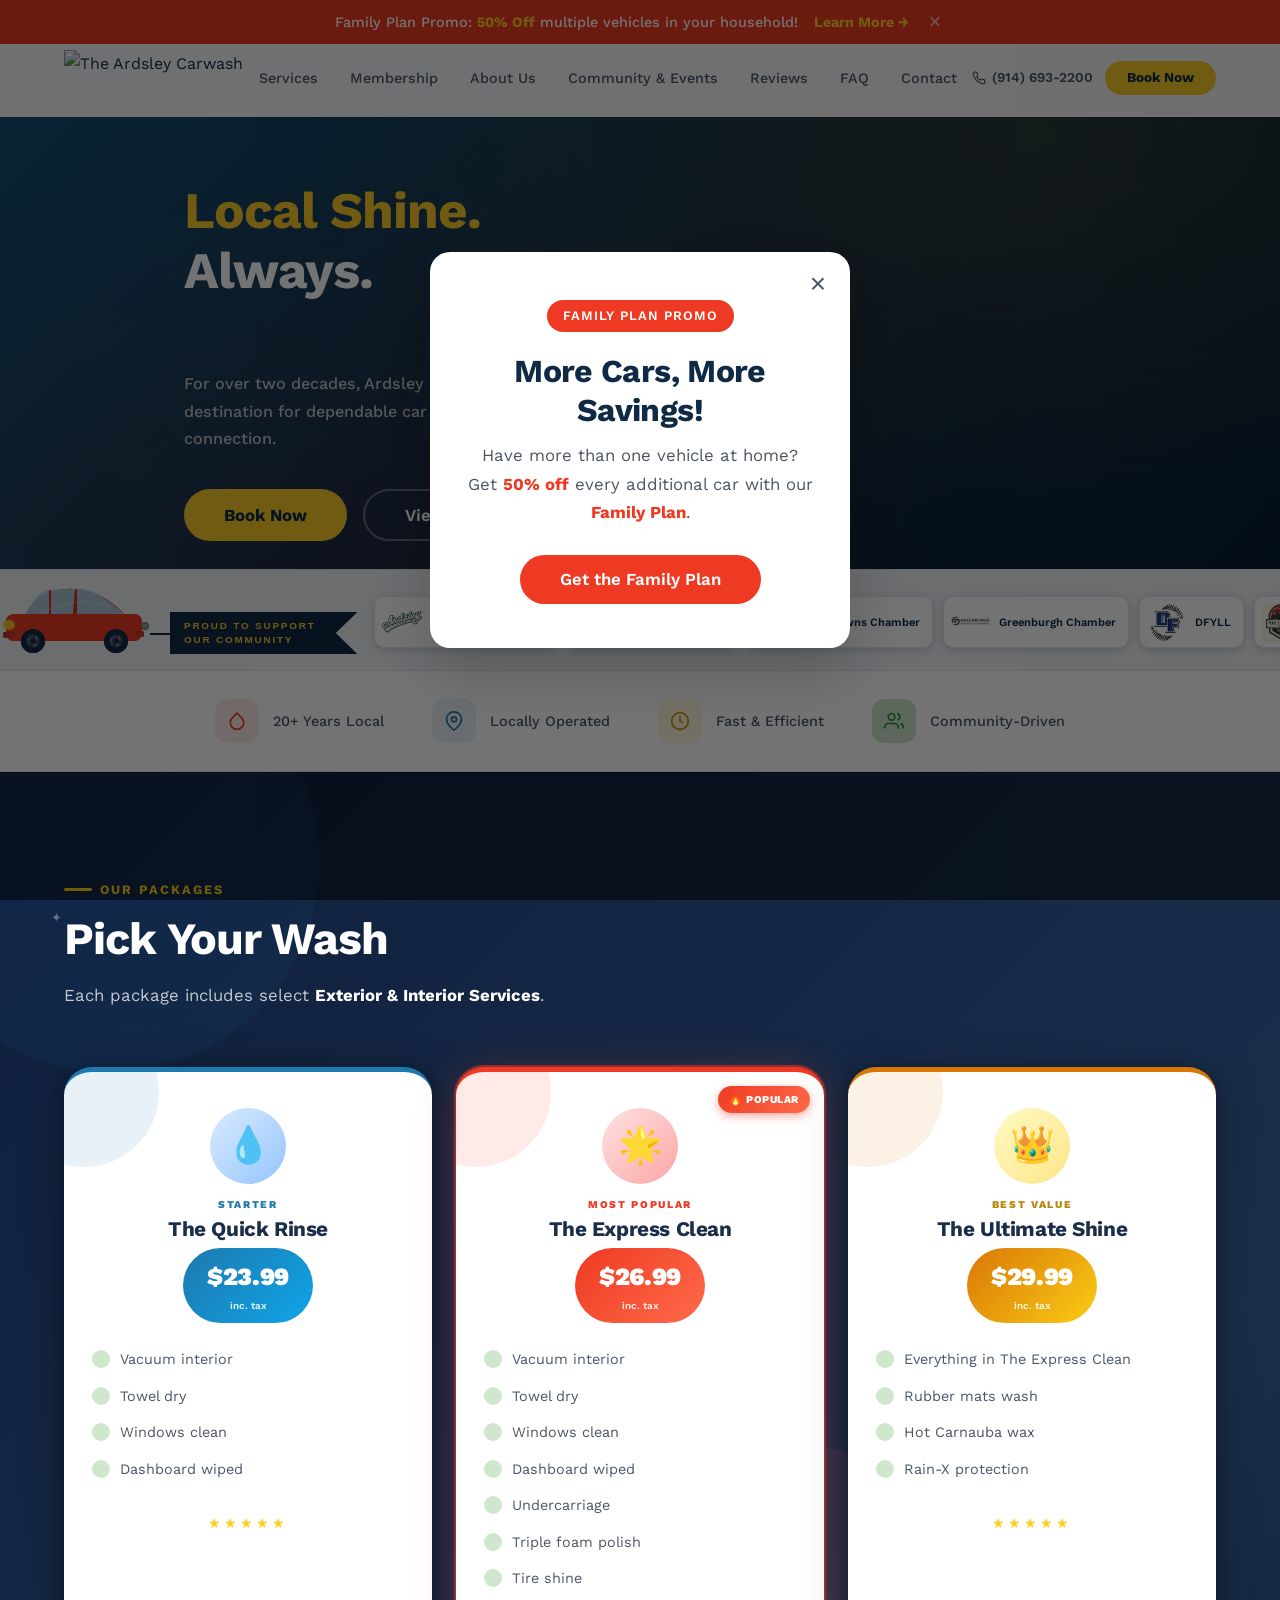
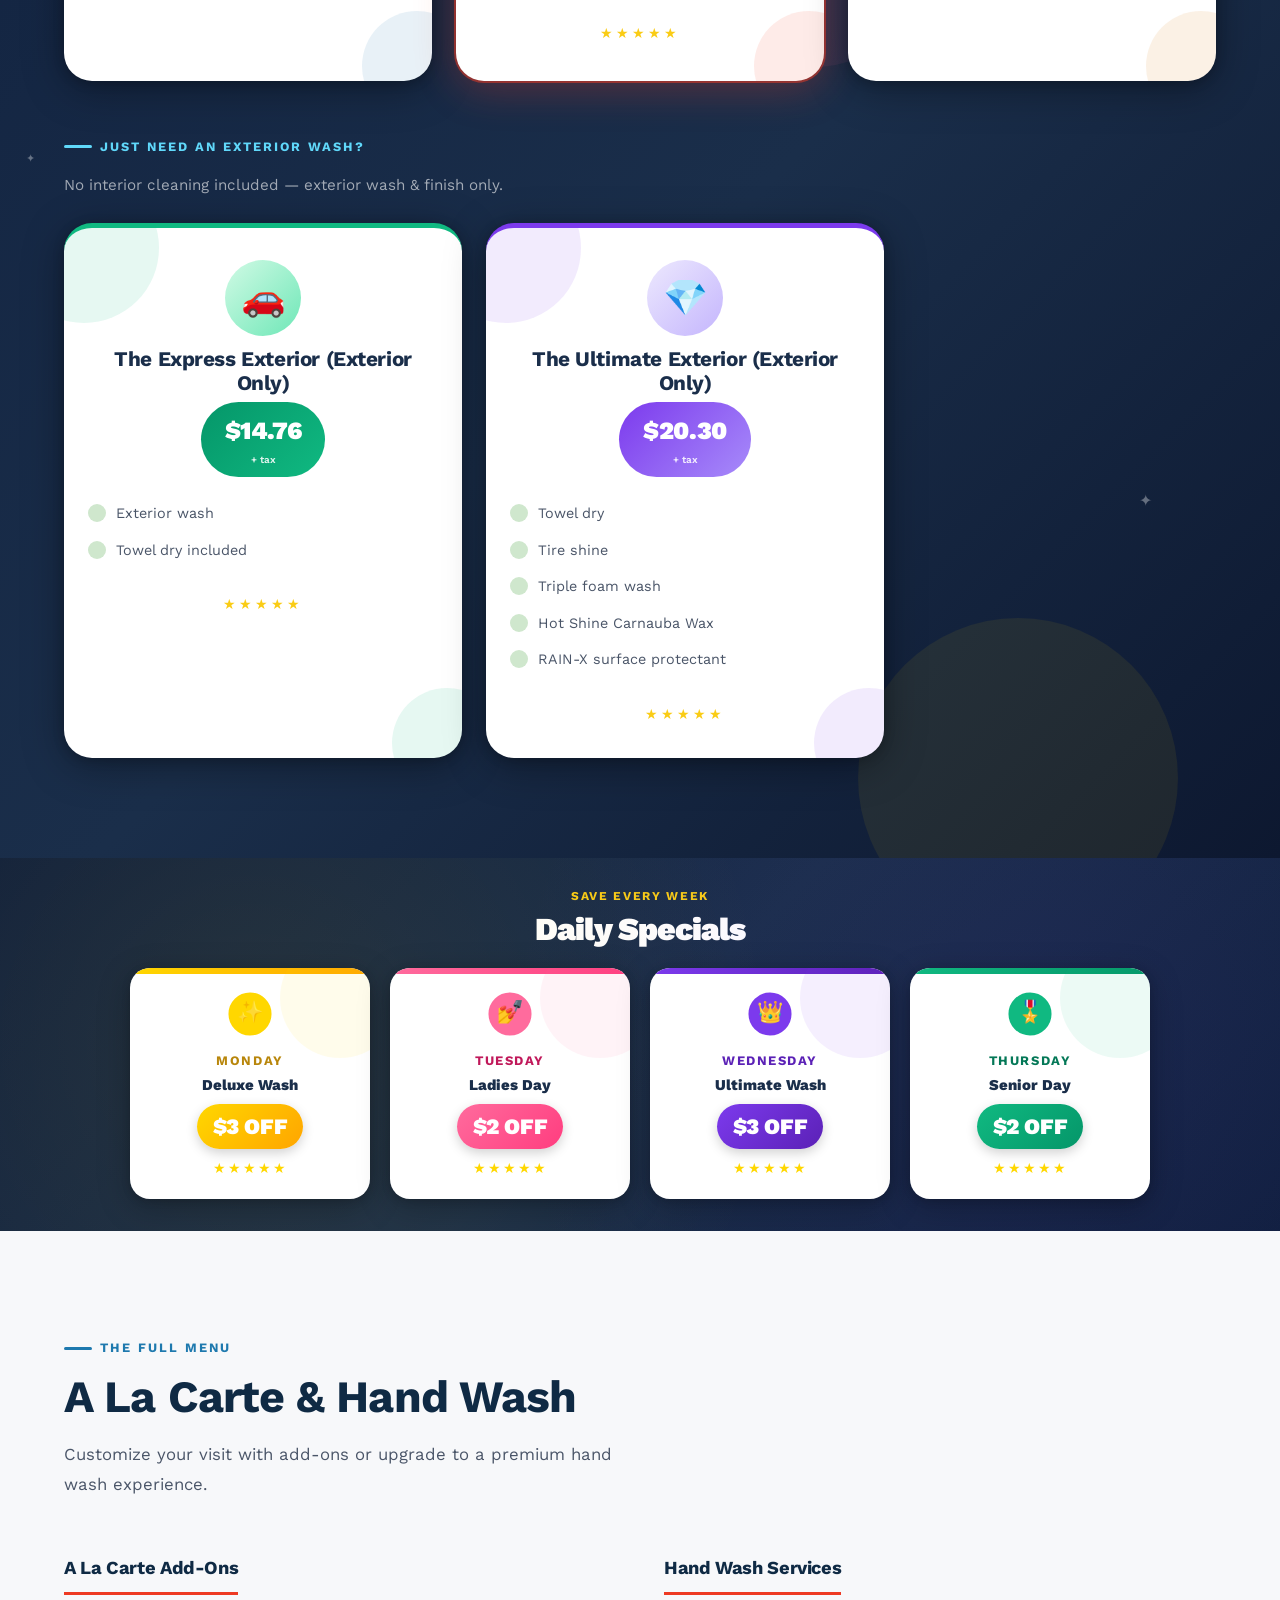
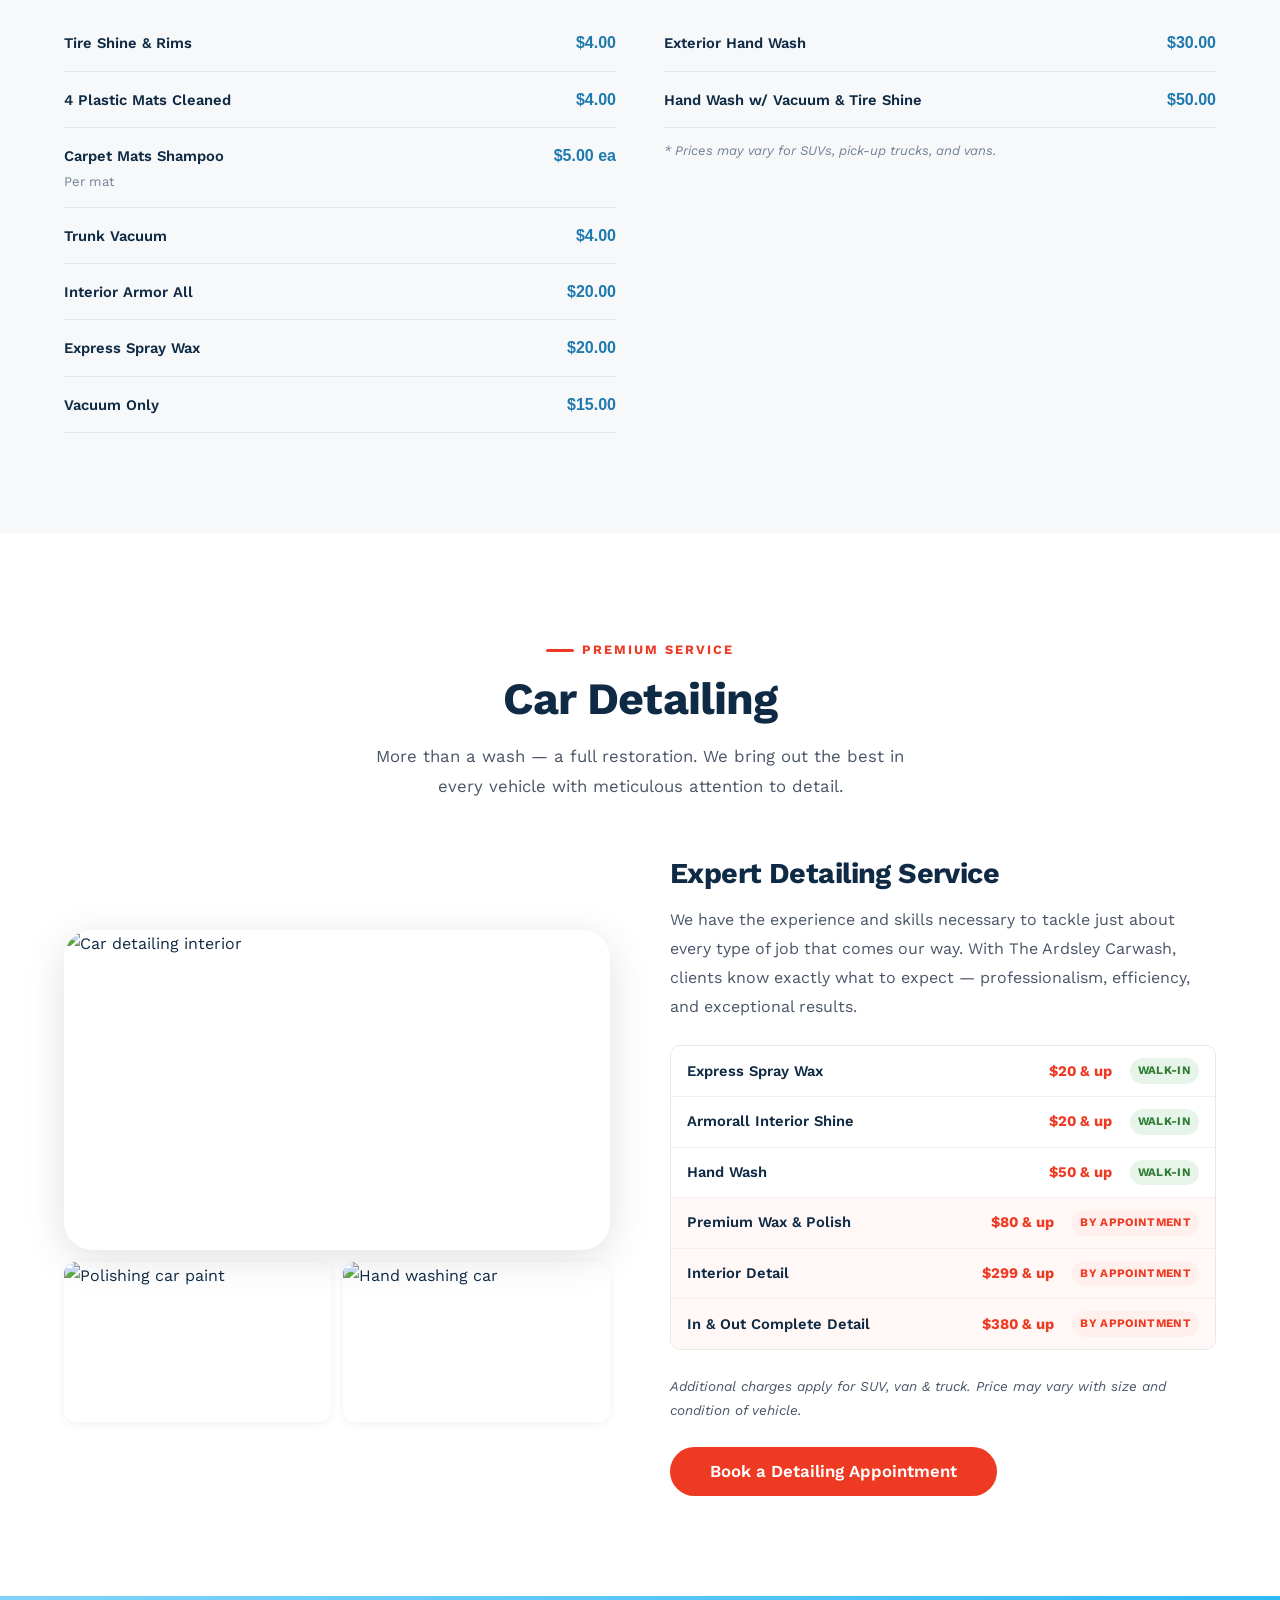
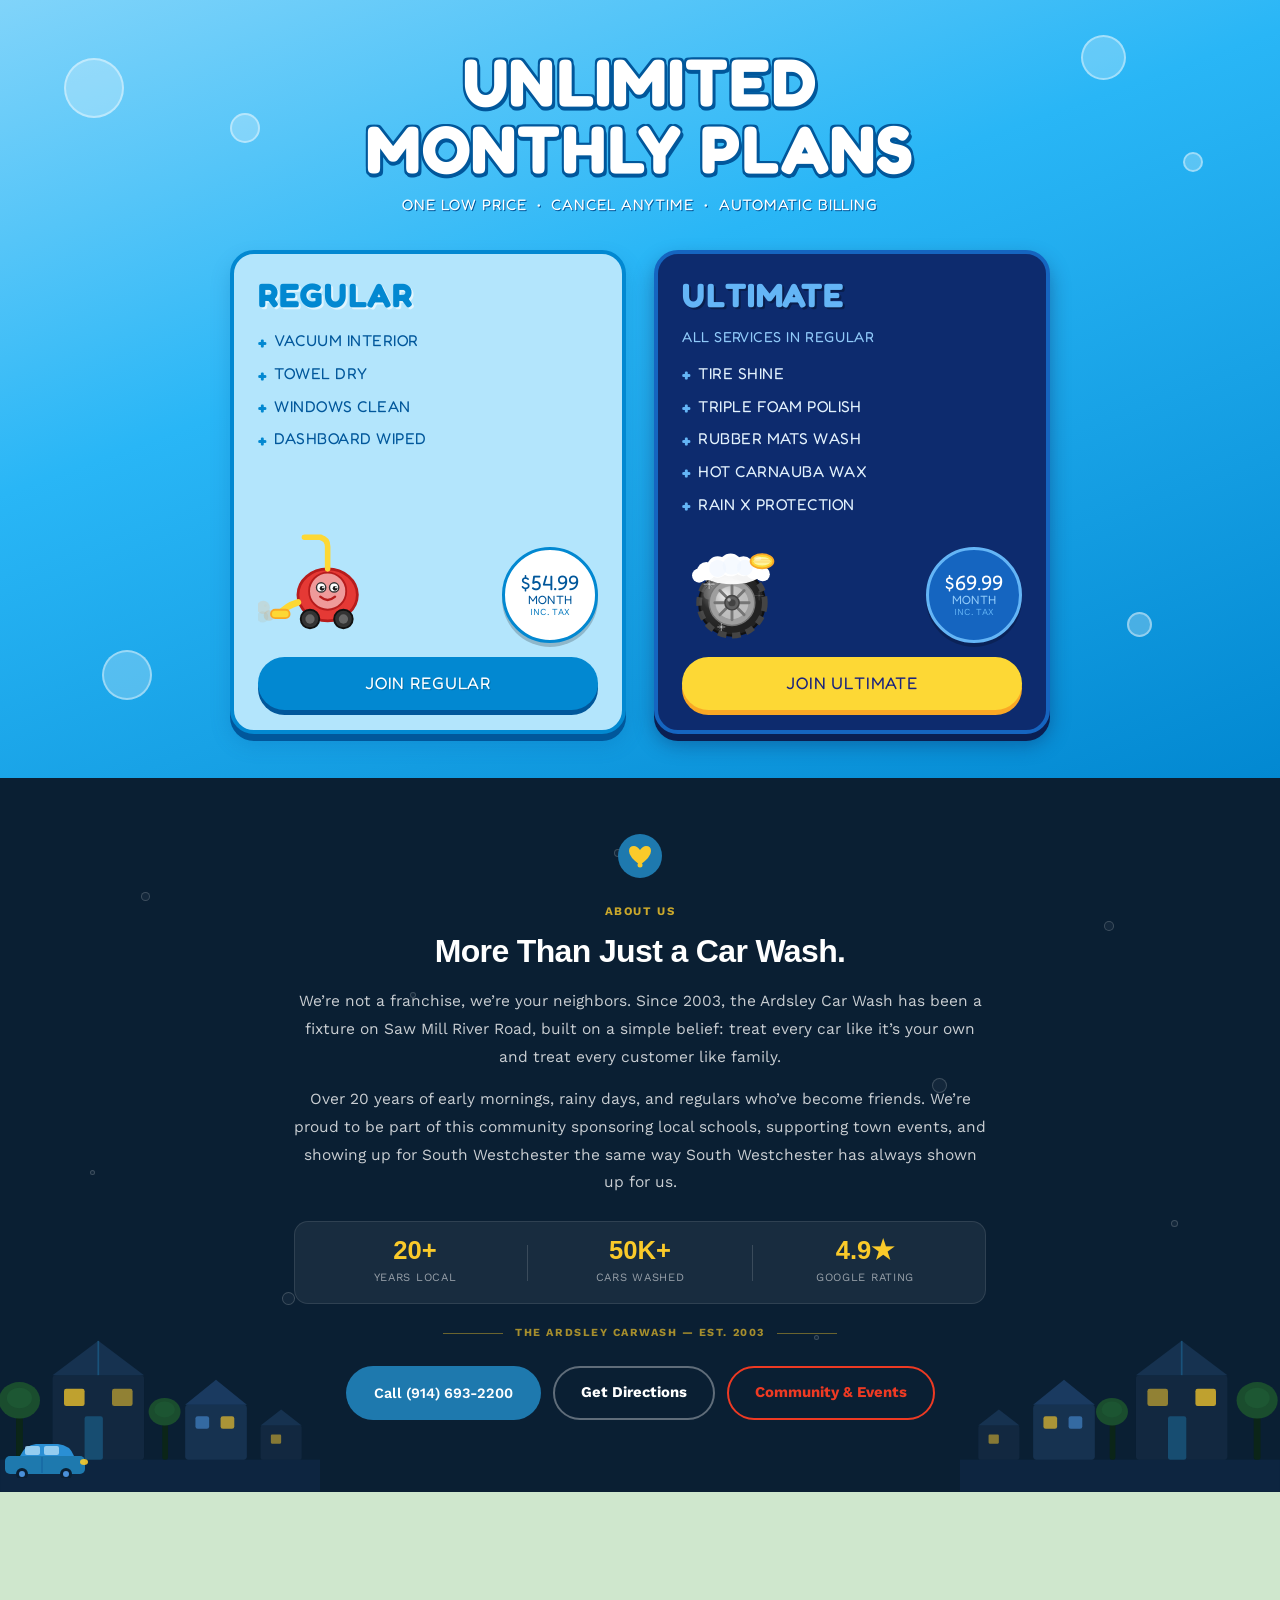
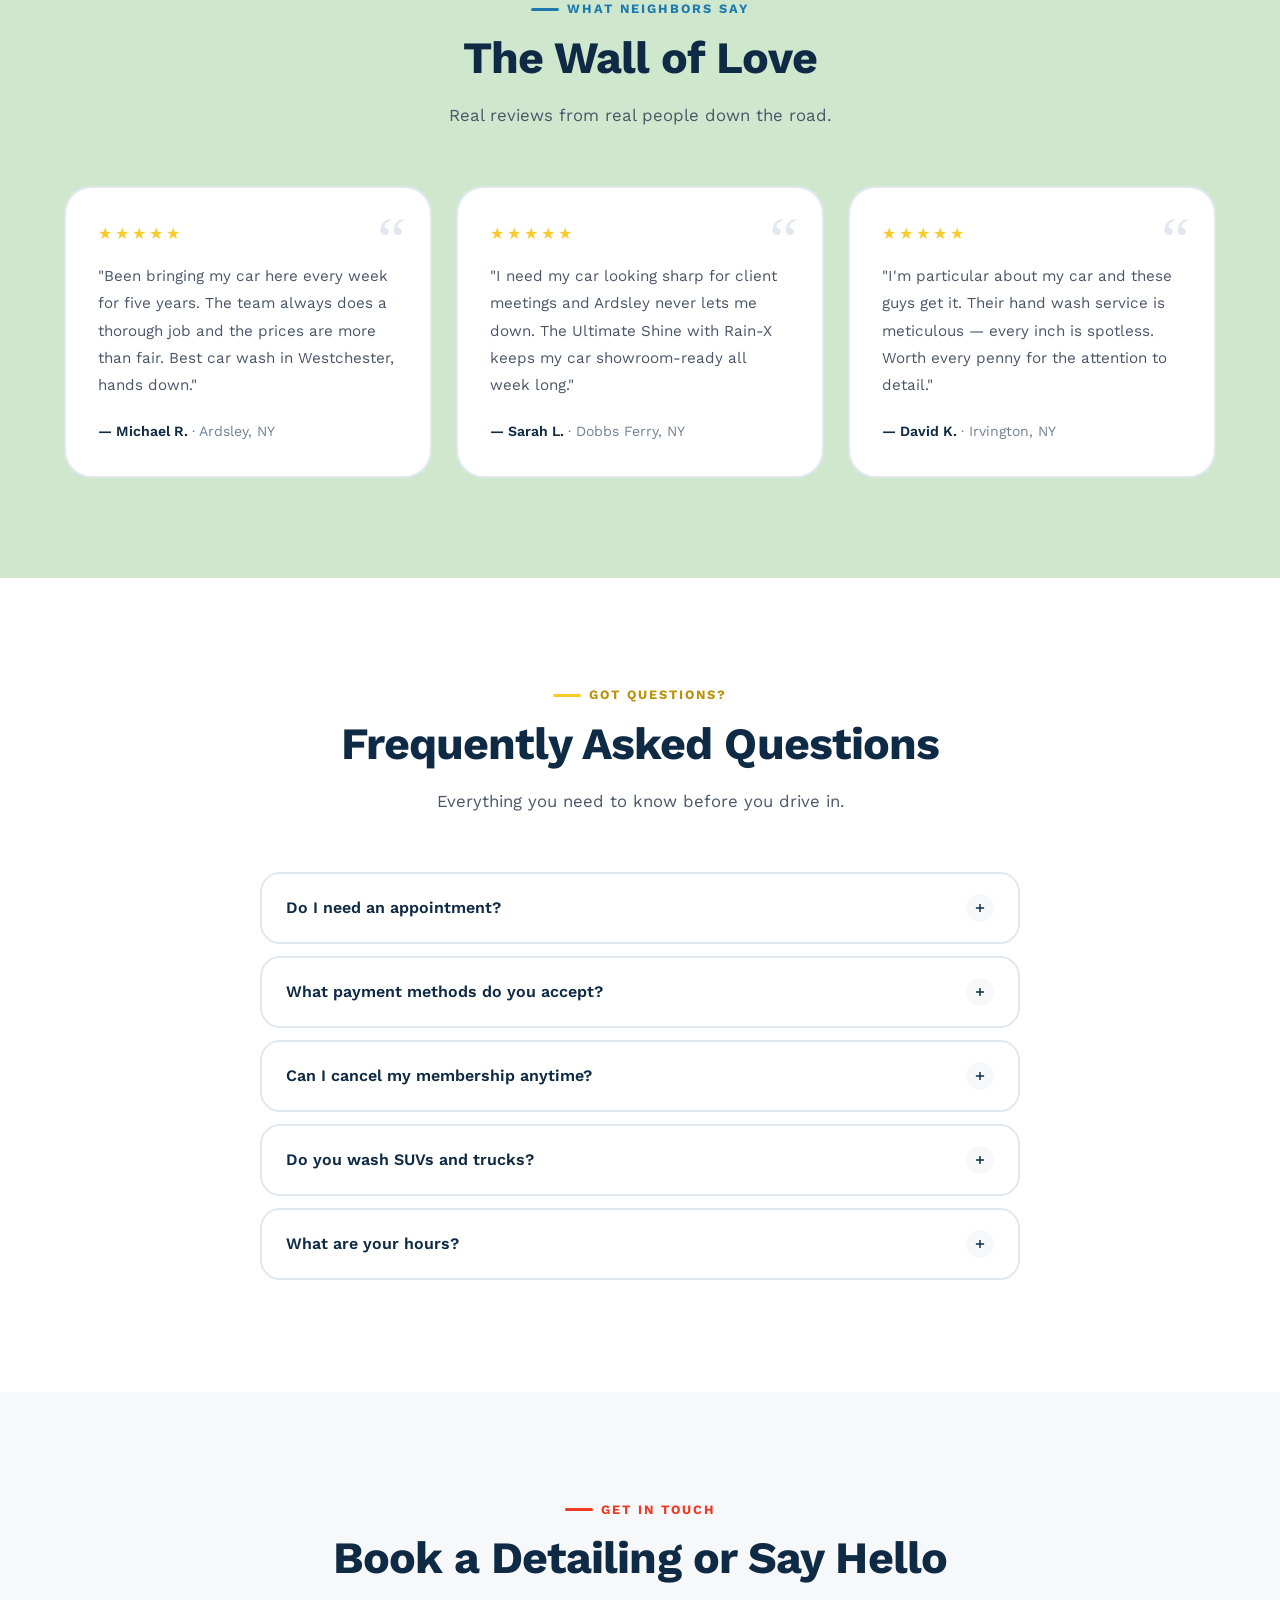
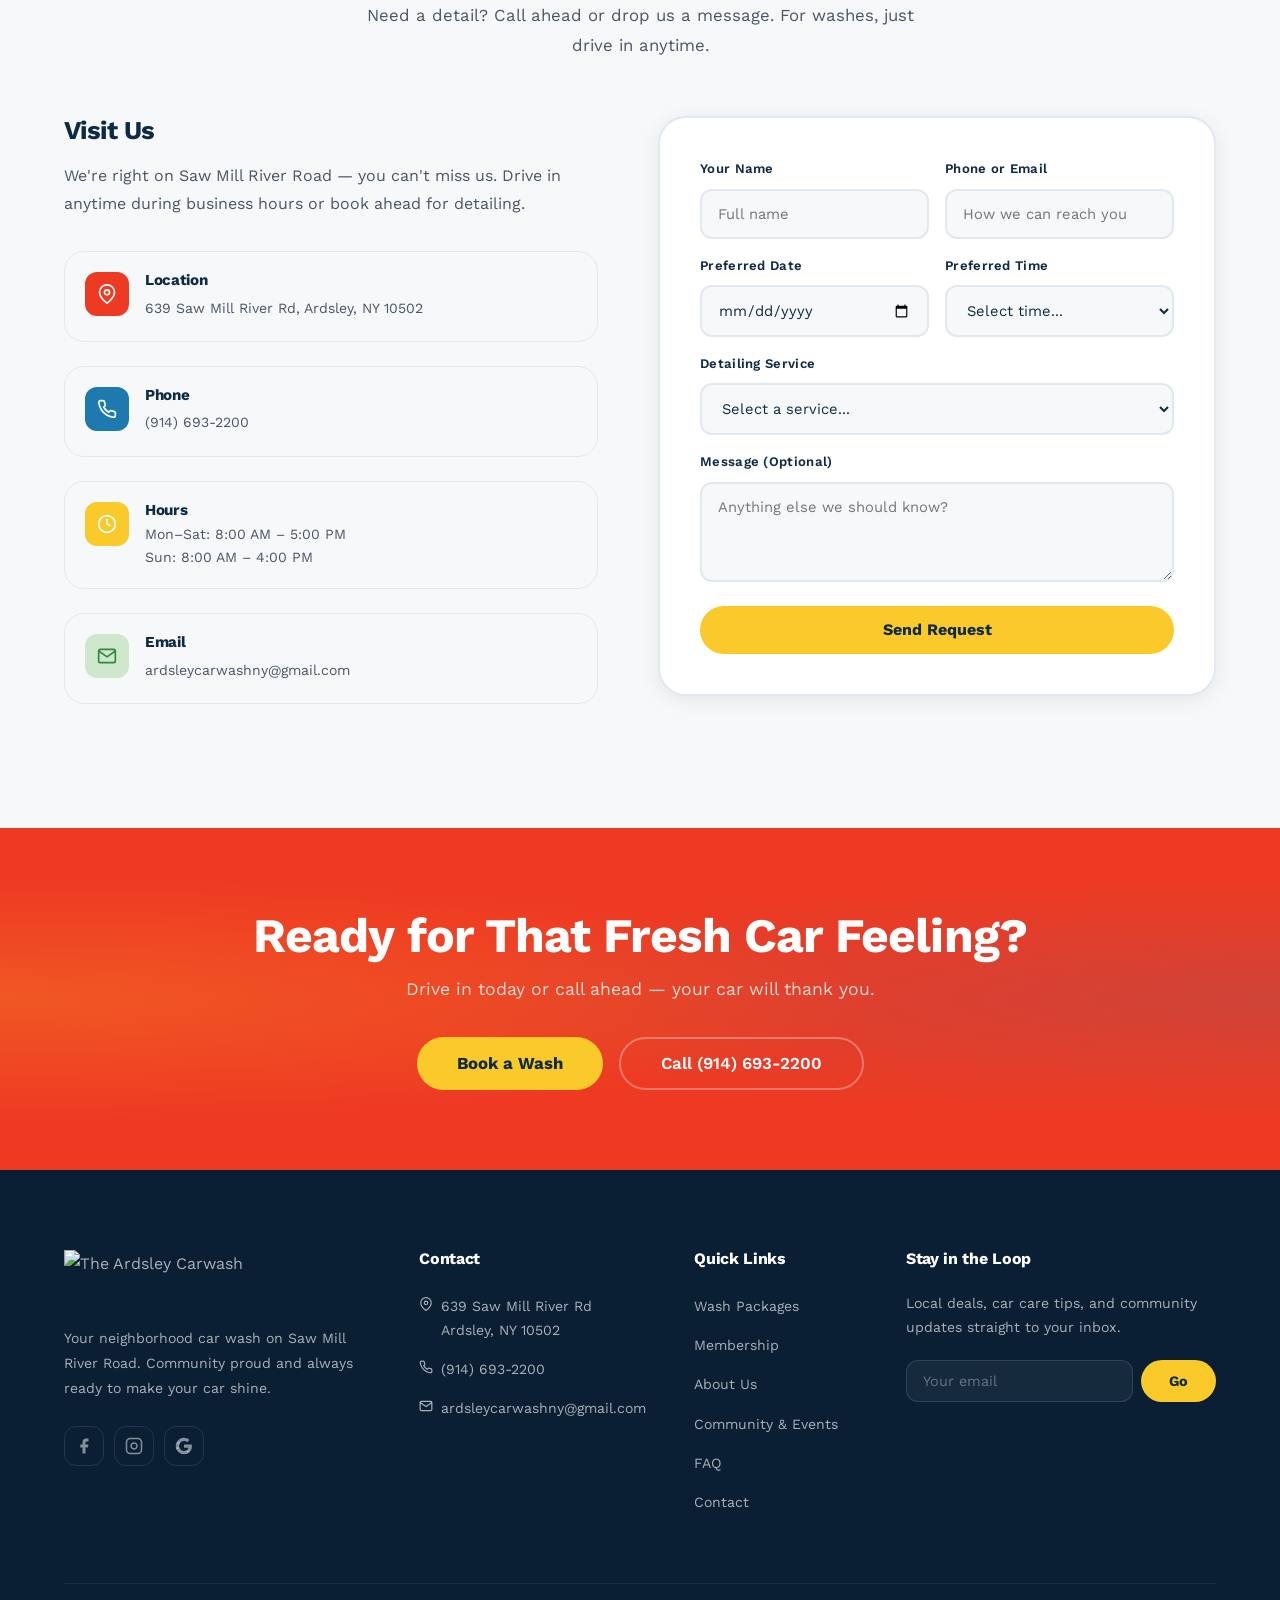
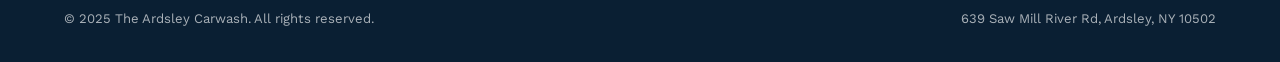
==== index.html @ 53babdef "add animation in pick your wash" ====
<!DOCTYPE html>
<html lang="en">
<head>
<meta charset="UTF-8"/>
<meta name="viewport" content="width=device-width, initial-scale=1.0"/>
<title>The Ardsley Carwash — Service it. Wash it. Drive out fresh.</title>
<meta name="description" content="The Ardsley Carwash — Your neighborhood car wash in Ardsley, NY. Premium car washing, detailing, and unlimited wash memberships. Fast, friendly, community-driven."/>

<!-- Fonts -->
<link rel="preconnect" href="https://fonts.googleapis.com"/>
<link rel="preconnect" href="https://fonts.gstatic.com" crossorigin/>
<link href="https://fonts.googleapis.com/css2?family=Work+Sans:wght@400;500;600;700&family=Fredoka+One&display=swap" rel="stylesheet"/>
<link href="https://api.fontshare.com/v2/css?f[]=excon@400,500,600,700,800,900&display=swap" rel="stylesheet"/>

<link rel="stylesheet" href="css/style.css"/>
</head>
<body>

<!-- Mobile overlay for menu -->
<div class="mobile-overlay" id="mobileOverlay"></div>

<!-- ========== PROMO BANNER ========== -->
<div class="promo-banner" id="promoBanner">
  <div class="container promo-banner-inner">
    <span class="promo-banner-text">Family Plan Promo: <strong>50% Off</strong> multiple vehicles in your household!</span>
    <a href="#booking" class="promo-banner-link">Learn More &rarr;</a>
    <button class="promo-banner-close" id="promoBannerClose" aria-label="Close banner">&times;</button>
  </div>
</div>

<!-- ========== NAVIGATION ========== -->
<nav class="navbar" id="navbar">
  <div class="container">
    <a href="#home">
      <img src="assets/The Ardsley Carwash Logo.jpg" alt="The Ardsley Carwash" class="logo-img"/>
    </a>
    <ul class="nav-links" id="navLinks">
      <li><a href="#services">Services</a></li>
      <li><a href="#membership">Membership</a></li>
      <li><a href="#story">About Us</a></li>
      <li><a href="community-events.html">Community &amp; Events</a></li>
      <li><a href="#community">Reviews</a></li>
      <li><a href="#faq">FAQ</a></li>
      <li><a href="#booking">Contact</a></li>
    </ul>
    <div class="nav-right">
      <a href="tel:9146932200" class="nav-phone">
        <svg width="14" height="14" fill="none" stroke="currentColor" stroke-width="2" viewBox="0 0 24 24"><path d="M22 16.92v3a2 2 0 01-2.18 2 19.79 19.79 0 01-8.63-3.07 19.5 19.5 0 01-6-6 19.79 19.79 0 01-3.07-8.67A2 2 0 014.11 2h3a2 2 0 012 1.72c.127.96.361 1.903.7 2.81a2 2 0 01-.45 2.11L8.09 9.91a16 16 0 006 6l1.27-1.27a2 2 0 012.11-.45c.907.339 1.85.573 2.81.7A2 2 0 0122 16.92z"/></svg>
        (914) 693-2200
      </a>
      <a href="#booking" class="btn btn-yellow btn-nav">Book Now</a>
      <button class="hamburger" id="hamburger" aria-label="Toggle menu">
        <span></span><span></span><span></span>
      </button>
    </div>
  </div>
</nav>

<!-- ========== HERO ========== -->
<section class="hero" id="home">
  <img class="hero-bg-image" src="assets/banner.png" alt="">
  <div class="hero-bg-overlay"></div>
  <div class="hero-bg-pattern"></div>
  <div class="hero-bubbles">
    <div class="bubble"></div>
    <div class="bubble"></div>
    <div class="bubble"></div>
    <div class="bubble"></div>
    <div class="bubble"></div>
    <div class="bubble"></div>
    <div class="bubble"></div>
    <div class="bubble"></div>
    <div class="bubble"></div>
    <div class="bubble"></div>
    <div class="bubble"></div>
    <div class="bubble"></div>
    <div class="bubble"></div>
    <div class="bubble"></div>
    <div class="bubble"></div>
  </div>

  <div class="container">
    <div class="hero-content">
      <h1 class="hero-headline" aria-live="polite">
        <span class="hero-phrase" data-index="0">Your Neighborhood<br/>Car Wash.</span>
        <span class="hero-phrase" data-index="1"><span class="highlight-yellow">Local Shine.</span><br/><span style="color:#fff">Always.</span></span>
        <span class="hero-phrase" data-index="2">Proudly<br/><span class="highlight-red">Community-Driven.</span></span>
        <span class="hero-phrase" data-index="3">Part of the Neighborhood<br/>for Over <span class="highlight-yellow">20 Years.</span></span>
      </h1>
      <p class="hero-sub">For over two decades, Ardsley Car Wash has been your neighborhood destination for dependable car care, local pride, and community connection.</p>
<div class="hero-ctas">
        <a href="#booking" class="btn btn-yellow btn-lg">Book Now</a>
        <a href="#services" class="btn btn-outline-white btn-lg">View Packages</a>
      </div>
    </div>
  </div>

  <!-- ===== HERO PARTNERS STRIP ===== -->
  <div class="hero-partners">
    <div class="hp-track">

      <!-- Shared car + flag + logos markup (scene 1) -->
      <div class="hp-scene">
        <div class="hp-car">
          <svg width="150" height="72" viewBox="0 0 150 72" fill="none" xmlns="http://www.w3.org/2000/svg">
            <rect x="6" y="32" width="136" height="27" rx="8" fill="#EE3A23"/>
            <path d="M26 32 Q37 9 66 7 Q98 5 124 32 Z" fill="#d42f1a"/>
            <path d="M26 32 Q37 9 51 8 L49 32 Z" fill="#a8d8f0" opacity="0.88"/>
            <path d="M51 8 Q64 7 75 7 L73 32 L50 32 Z" fill="#a8d8f0" opacity="0.88"/>
            <path d="M77 7 Q96 6 124 32 L75 32 Z" fill="#a8d8f0" opacity="0.88"/>
            <rect x="49" y="8" width="2" height="24" fill="#d42f1a"/>
            <rect x="75" y="7" width="2" height="25" fill="#d42f1a"/>
            <!-- Front wheel -->
            <circle cx="33" cy="59" r="12" fill="#0f2a44"/>
            <circle cx="33" cy="59" r="11" fill="none" stroke="#1a2a3a" stroke-width="1.5" stroke-dasharray="4 3"/>
            <circle cx="33" cy="59" r="6.5" fill="#4a5568"/>
            <g>
              <line x1="33" y1="53" x2="33" y2="65" stroke="#2d3748" stroke-width="1.5" stroke-linecap="round"/>
              <line x1="27" y1="59" x2="39" y2="59" stroke="#2d3748" stroke-width="1.5" stroke-linecap="round"/>
              <circle cx="33" cy="54.2" r="1.2" fill="#7a8aa0"/>
              <circle cx="29.3" cy="61.5" r="1.2" fill="#7a8aa0"/>
              <circle cx="36.7" cy="61.5" r="1.2" fill="#7a8aa0"/>
              <animateTransform attributeName="transform" type="rotate" from="0 33 59" to="360 33 59" dur="0.8s" repeatCount="indefinite"/>
            </g>
            <circle cx="33" cy="59" r="2.5" fill="#0f2a44"/>
            <!-- Rear wheel -->
            <circle cx="116" cy="59" r="12" fill="#0f2a44"/>
            <circle cx="116" cy="59" r="11" fill="none" stroke="#1a2a3a" stroke-width="1.5" stroke-dasharray="4 3"/>
            <circle cx="116" cy="59" r="6.5" fill="#4a5568"/>
            <g>
              <line x1="116" y1="53" x2="116" y2="65" stroke="#2d3748" stroke-width="1.5" stroke-linecap="round"/>
              <line x1="110" y1="59" x2="122" y2="59" stroke="#2d3748" stroke-width="1.5" stroke-linecap="round"/>
              <circle cx="116" cy="54.2" r="1.2" fill="#7a8aa0"/>
              <circle cx="112.3" cy="61.5" r="1.2" fill="#7a8aa0"/>
              <circle cx="119.7" cy="61.5" r="1.2" fill="#7a8aa0"/>
              <animateTransform attributeName="transform" type="rotate" from="0 116 59" to="360 116 59" dur="0.8s" repeatCount="indefinite"/>
            </g>
            <circle cx="116" cy="59" r="2.5" fill="#0f2a44"/>
            <ellipse cx="9" cy="43" rx="6" ry="5" fill="#FACA2A" opacity="0.95"/>
            <rect x="3" y="50" width="12" height="6" rx="2" fill="#c0392b"/>
            <rect x="135" y="49" width="9" height="6" rx="2" fill="#c0392b"/>
            <circle cx="145" cy="44" r="3.5" fill="#999" stroke="#777" stroke-width="1"/>
            <path d="M40 32 Q58 22 78 20 Q98 19 112 26" stroke="rgba(255,255,255,0.18)" stroke-width="2" fill="none"/>
          </svg>
        </div>
        <div class="hp-tow"></div>
        <div class="hp-banner">
          <span>Proud to Support</span>
          <span>Our Community</span>
        </div>
        <div class="hp-logos">
          <div class="hp-badge" data-url="https://www.ardsleylittleleague.org/"><img class="hp-icon" src="assets/partners/ardsley-little-league.png" alt="Ardsley Little League"/><span>Ardsley Little League</span></div>
          <div class="hp-badge" data-url="https://irvingtonbulldogboosterclub.com/home"><img class="hp-icon" src="assets/partners/irvington-bulldog.png" alt="Irvington Bulldogs"/><span>Irvington Bulldogs</span></div>
          <div class="hp-badge" data-url="https://rivertownschamber.com/gala-2026/"><img class="hp-icon" src="assets/partners/rivertowns-chamber.png" alt="Rivertowns Chamber"/><span>Rivertowns Chamber</span></div>
          <div class="hp-badge" data-url="https://www.greenburghchamber.com/home"><img class="hp-icon" src="assets/partners/greenburgh-chamber.png" alt="Greenburgh Chamber"/><span>Greenburgh Chamber</span></div>
          <div class="hp-badge" data-url="https://www.dfyll.com/"><img class="hp-icon" src="assets/partners/dfyll.png" alt="DFYLL"/><span>DFYLL</span></div>
          <div class="hp-badge" data-url="https://www.instagram.com/pltracing/"><img class="hp-icon" src="assets/partners/pltracing.jpg" alt="PLT Racing"/><span>PLT Racing</span></div>
        </div>
      </div>

      <!-- Scene 2 — offset by half the duration for a seamless loop -->
      <div class="hp-scene hp-scene--2">
        <div class="hp-car">
          <svg width="150" height="72" viewBox="0 0 150 72" fill="none" xmlns="http://www.w3.org/2000/svg">
            <rect x="6" y="32" width="136" height="27" rx="8" fill="#EE3A23"/>
            <path d="M26 32 Q37 9 66 7 Q98 5 124 32 Z" fill="#d42f1a"/>
            <path d="M26 32 Q37 9 51 8 L49 32 Z" fill="#a8d8f0" opacity="0.88"/>
            <path d="M51 8 Q64 7 75 7 L73 32 L50 32 Z" fill="#a8d8f0" opacity="0.88"/>
            <path d="M77 7 Q96 6 124 32 L75 32 Z" fill="#a8d8f0" opacity="0.88"/>
            <rect x="49" y="8" width="2" height="24" fill="#d42f1a"/>
            <rect x="75" y="7" width="2" height="25" fill="#d42f1a"/>
            <!-- Front wheel -->
            <circle cx="33" cy="59" r="12" fill="#0f2a44"/>
            <circle cx="33" cy="59" r="11" fill="none" stroke="#1a2a3a" stroke-width="1.5" stroke-dasharray="4 3"/>
            <circle cx="33" cy="59" r="6.5" fill="#4a5568"/>
            <g>
              <line x1="33" y1="53" x2="33" y2="65" stroke="#2d3748" stroke-width="1.5" stroke-linecap="round"/>
              <line x1="27" y1="59" x2="39" y2="59" stroke="#2d3748" stroke-width="1.5" stroke-linecap="round"/>
              <circle cx="33" cy="54.2" r="1.2" fill="#7a8aa0"/>
              <circle cx="29.3" cy="61.5" r="1.2" fill="#7a8aa0"/>
              <circle cx="36.7" cy="61.5" r="1.2" fill="#7a8aa0"/>
              <animateTransform attributeName="transform" type="rotate" from="0 33 59" to="360 33 59" dur="0.8s" repeatCount="indefinite"/>
            </g>
            <circle cx="33" cy="59" r="2.5" fill="#0f2a44"/>
            <!-- Rear wheel -->
            <circle cx="116" cy="59" r="12" fill="#0f2a44"/>
            <circle cx="116" cy="59" r="11" fill="none" stroke="#1a2a3a" stroke-width="1.5" stroke-dasharray="4 3"/>
            <circle cx="116" cy="59" r="6.5" fill="#4a5568"/>
            <g>
              <line x1="116" y1="53" x2="116" y2="65" stroke="#2d3748" stroke-width="1.5" stroke-linecap="round"/>
              <line x1="110" y1="59" x2="122" y2="59" stroke="#2d3748" stroke-width="1.5" stroke-linecap="round"/>
              <circle cx="116" cy="54.2" r="1.2" fill="#7a8aa0"/>
              <circle cx="112.3" cy="61.5" r="1.2" fill="#7a8aa0"/>
              <circle cx="119.7" cy="61.5" r="1.2" fill="#7a8aa0"/>
              <animateTransform attributeName="transform" type="rotate" from="0 116 59" to="360 116 59" dur="0.8s" repeatCount="indefinite"/>
            </g>
            <circle cx="116" cy="59" r="2.5" fill="#0f2a44"/>
            <ellipse cx="9" cy="43" rx="6" ry="5" fill="#FACA2A" opacity="0.95"/>
            <rect x="3" y="50" width="12" height="6" rx="2" fill="#c0392b"/>
            <rect x="135" y="49" width="9" height="6" rx="2" fill="#c0392b"/>
            <circle cx="145" cy="44" r="3.5" fill="#999" stroke="#777" stroke-width="1"/>
            <path d="M40 32 Q58 22 78 20 Q98 19 112 26" stroke="rgba(255,255,255,0.18)" stroke-width="2" fill="none"/>
          </svg>
        </div>
        <div class="hp-tow"></div>
        <div class="hp-banner">
          <span>Proud to Support</span>
          <span>Our Community</span>
        </div>
        <div class="hp-logos">
          <div class="hp-badge" data-url="https://www.ardsleylittleleague.org/"><img class="hp-icon" src="assets/partners/ardsley-little-league.png" alt="Ardsley Little League"/><span>Ardsley Little League</span></div>
          <div class="hp-badge" data-url="https://irvingtonbulldogboosterclub.com/home"><img class="hp-icon" src="assets/partners/irvington-bulldog.png" alt="Irvington Bulldogs"/><span>Irvington Bulldogs</span></div>
          <div class="hp-badge" data-url="https://rivertownschamber.com/gala-2026/"><img class="hp-icon" src="assets/partners/rivertowns-chamber.png" alt="Rivertowns Chamber"/><span>Rivertowns Chamber</span></div>
          <div class="hp-badge" data-url="https://www.greenburghchamber.com/home"><img class="hp-icon" src="assets/partners/greenburgh-chamber.png" alt="Greenburgh Chamber"/><span>Greenburgh Chamber</span></div>
          <div class="hp-badge" data-url="https://www.dfyll.com/"><img class="hp-icon" src="assets/partners/dfyll.png" alt="DFYLL"/><span>DFYLL</span></div>
          <div class="hp-badge" data-url="https://www.instagram.com/pltracing/"><img class="hp-icon" src="assets/partners/pltracing.jpg" alt="PLT Racing"/><span>PLT Racing</span></div>
        </div>
      </div>

    </div>
  </div>

</section>

<!-- ========== TRUST BAR ========== -->
<div class="trust-bar">
  <div class="container">
    <div class="trust-item">
      <div class="trust-icon red">
        <svg width="20" height="20" fill="none" stroke="currentColor" stroke-width="2" viewBox="0 0 24 24"><path d="M12 2.69l5.66 5.66a8 8 0 11-11.31 0z"/></svg>
      </div>
      20+ Years Local
    </div>
    <div class="trust-item">
      <div class="trust-icon blue">
        <svg width="20" height="20" fill="none" stroke="currentColor" stroke-width="2" viewBox="0 0 24 24"><path d="M21 10c0 7-9 13-9 13S3 17 3 10a9 9 0 0 1 18 0z"/><circle cx="12" cy="10" r="3"/></svg>
      </div>
      Locally Operated
    </div>
    <div class="trust-item">
      <div class="trust-icon yellow">
        <svg width="20" height="20" fill="none" stroke="currentColor" stroke-width="2" viewBox="0 0 24 24"><circle cx="12" cy="12" r="10"/><polyline points="12 6 12 12 16 14"/></svg>
      </div>
      Fast &amp; Efficient
    </div>
    <div class="trust-item">
      <div class="trust-icon mint">
        <svg width="20" height="20" fill="none" stroke="currentColor" stroke-width="2" viewBox="0 0 24 24"><path d="M17 21v-2a4 4 0 0 0-4-4H5a4 4 0 0 0-4 4v2"/><circle cx="9" cy="7" r="4"/><path d="M23 21v-2a4 4 0 0 0-3-3.87"/><path d="M16 3.13a4 4 0 0 1 0 7.75"/></svg>
      </div>
      Community-Driven
    </div>
  </div>
</div>

<!-- ========== SERVICES ========== -->
<section id="services" class="packages-section">

  <!-- Floating background decorations -->
  <div class="pkg-bg-decor" aria-hidden="true">
    <div class="pkg-bg-bubble b1"></div>
    <div class="pkg-bg-bubble b2"></div>
    <div class="pkg-bg-bubble b3"></div>
    <span class="pkg-sparkle s1">✦</span>
    <span class="pkg-sparkle s2">✦</span>
    <span class="pkg-sparkle s3">✦</span>
    <span class="pkg-sparkle s4">✦</span>
    <span class="pkg-sparkle s5">✦</span>
  </div>

  <div class="container">
    <div class="section-header" data-animate>
      <p class="section-label red">Our Packages</p>
      <h2 class="section-title">Pick Your Wash</h2>
      <p class="section-subtitle">Each package includes select <strong>Exterior &amp; Interior Services</strong>.</p>
    </div>

    <div class="services-grid">
      <!-- THE QUICK RINSE -->
      <div class="service-card pkg-card pkg-card--blue" data-animate data-delay="0">
        <div class="pkg-card-bubble pkg-bubble-tl"></div>
        <div class="pkg-card-bubble pkg-bubble-br"></div>
        <div class="pkg-emoji-wrap pkg-emoji-blue">
          <span>💧</span>
        </div>
        <div class="pkg-tier-label pkg-tier-blue">Starter</div>
        <h3>The Quick Rinse</h3>
        <div class="pkg-price-badge pkg-price-blue">$23.99 <small>inc. tax</small></div>
        <ul>
          <li>Vacuum interior</li>
          <li>Towel dry</li>
          <li>Windows clean</li>
          <li>Dashboard wiped</li>
        </ul>
        <div class="pkg-stars">★★★★★</div>
      </div>

      <!-- THE EXPRESS CLEAN -->
      <div class="service-card pkg-card pkg-card--red featured" data-animate data-delay="100">
        <div class="pkg-card-bubble pkg-bubble-tl"></div>
        <div class="pkg-card-bubble pkg-bubble-br"></div>
        <div class="pkg-popular-badge">🔥 Popular</div>
        <div class="pkg-emoji-wrap pkg-emoji-red">
          <span>🌟</span>
        </div>
        <div class="pkg-tier-label pkg-tier-red">Most Popular</div>
        <h3>The Express Clean</h3>
        <div class="pkg-price-badge pkg-price-red">$26.99 <small>inc. tax</small></div>
        <ul>
          <li>Vacuum interior</li>
          <li>Towel dry</li>
          <li>Windows clean</li>
          <li>Dashboard wiped</li>
          <li>Undercarriage</li>
          <li>Triple foam polish</li>
          <li>Tire shine</li>
        </ul>
        <div class="pkg-stars">★★★★★</div>
      </div>

      <!-- THE ULTIMATE SHINE -->
      <div class="service-card pkg-card pkg-card--gold" data-animate data-delay="200">
        <div class="pkg-card-bubble pkg-bubble-tl"></div>
        <div class="pkg-card-bubble pkg-bubble-br"></div>
        <div class="pkg-emoji-wrap pkg-emoji-gold">
          <span>👑</span>
        </div>
        <div class="pkg-tier-label pkg-tier-gold">Best Value</div>
        <h3>The Ultimate Shine</h3>
        <div class="pkg-price-badge pkg-price-gold">$29.99 <small>inc. tax</small></div>
        <ul>
          <li>Everything in The Express Clean</li>
          <li>Rubber mats wash</li>
          <li>Hot Carnauba wax</li>
          <li>Rain-X protection</li>
        </ul>
        <div class="pkg-stars">★★★★★</div>
      </div>
    </div>

    <!-- EXTERIOR OPTIONS -->
    <div class="exterior-options" data-animate>
      <div class="exterior-options-header">
        <p class="section-label blue">Just Need an Exterior Wash?</p>
        <p class="exterior-options-note">No interior cleaning included &mdash; exterior wash &amp; finish only.</p>
      </div>
      <div class="services-grid two-col">
        <div class="service-card pkg-card pkg-card--mint compact">
          <div class="pkg-card-bubble pkg-bubble-tl"></div>
          <div class="pkg-card-bubble pkg-bubble-br"></div>
          <div class="pkg-emoji-wrap pkg-emoji-mint">
            <span>🚗</span>
          </div>
          <h3>The Express Exterior <span class="exterior-label">(Exterior Only)</span></h3>
          <div class="pkg-price-badge pkg-price-mint">$14.76 <small>+ tax</small></div>
          <ul>
            <li>Exterior wash</li>
            <li>Towel dry included</li>
          </ul>
          <div class="pkg-stars">★★★★★</div>
        </div>
        <div class="service-card pkg-card pkg-card--purple compact">
          <div class="pkg-card-bubble pkg-bubble-tl"></div>
          <div class="pkg-card-bubble pkg-bubble-br"></div>
          <div class="pkg-emoji-wrap pkg-emoji-purple">
            <span>💎</span>
          </div>
          <h3>The Ultimate Exterior <span class="exterior-label">(Exterior Only)</span></h3>
          <div class="pkg-price-badge pkg-price-purple">$20.30 <small>+ tax</small></div>
          <ul>
            <li>Towel dry</li>
            <li>Tire shine</li>
            <li>Triple foam wash</li>
            <li>Hot Shine Carnauba Wax</li>
            <li>RAIN-X surface protectant</li>
          </ul>
          <div class="pkg-stars">★★★★★</div>
        </div>
      </div>
    </div>
  </div>
</section>

<!-- ========== DAILY PROMOS STRIP ========== -->
<div class="promo-strip">
  <div class="promo-strip-header">
    <p class="promo-strip-eyebrow">Save Every Week</p>
    <h2 class="promo-strip-title">Daily Specials</h2>
  </div>
  <div class="promo-strip-inner">

    <!-- Monday -->
    <div class="promo-card promo-card--monday">
      <div class="promo-card-bubble"></div>
      <div class="promo-card-icon">
        <svg viewBox="0 0 64 64" fill="none" xmlns="http://www.w3.org/2000/svg">
          <circle cx="32" cy="32" r="28" fill="#FFD700" stroke="#fff" stroke-width="3"/>
          <text x="32" y="38" text-anchor="middle" font-size="26" font-family="Arial Black,sans-serif" fill="#1a2e4a">✨</text>
        </svg>
      </div>
      <div class="promo-card-day">Monday</div>
      <div class="promo-card-wash">Deluxe Wash</div>
      <div class="promo-card-discount">$3 OFF</div>
      <div class="promo-card-stars">★★★★★</div>
    </div>

    <!-- Tuesday -->
    <div class="promo-card promo-card--tuesday">
      <div class="promo-card-bubble"></div>
      <div class="promo-card-icon">
        <svg viewBox="0 0 64 64" fill="none" xmlns="http://www.w3.org/2000/svg">
          <circle cx="32" cy="32" r="28" fill="#FF6B9D" stroke="#fff" stroke-width="3"/>
          <text x="32" y="38" text-anchor="middle" font-size="26" font-family="Arial Black,sans-serif" fill="#fff">💅</text>
        </svg>
      </div>
      <div class="promo-card-day">Tuesday</div>
      <div class="promo-card-wash">Ladies Day</div>
      <div class="promo-card-discount">$2 OFF</div>
      <div class="promo-card-stars">★★★★★</div>
    </div>

    <!-- Wednesday -->
    <div class="promo-card promo-card--wednesday">
      <div class="promo-card-bubble"></div>
      <div class="promo-card-icon">
        <svg viewBox="0 0 64 64" fill="none" xmlns="http://www.w3.org/2000/svg">
          <circle cx="32" cy="32" r="28" fill="#7C3AED" stroke="#fff" stroke-width="3"/>
          <text x="32" y="38" text-anchor="middle" font-size="26" font-family="Arial Black,sans-serif" fill="#fff">👑</text>
        </svg>
      </div>
      <div class="promo-card-day">Wednesday</div>
      <div class="promo-card-wash">Ultimate Wash</div>
      <div class="promo-card-discount">$3 OFF</div>
      <div class="promo-card-stars">★★★★★</div>
    </div>

    <!-- Thursday -->
    <div class="promo-card promo-card--thursday">
      <div class="promo-card-bubble"></div>
      <div class="promo-card-icon">
        <svg viewBox="0 0 64 64" fill="none" xmlns="http://www.w3.org/2000/svg">
          <circle cx="32" cy="32" r="28" fill="#10B981" stroke="#fff" stroke-width="3"/>
          <text x="32" y="38" text-anchor="middle" font-size="26" font-family="Arial Black,sans-serif" fill="#fff">🎖️</text>
        </svg>
      </div>
      <div class="promo-card-day">Thursday</div>
      <div class="promo-card-wash">Senior Day</div>
      <div class="promo-card-discount">$2 OFF</div>
      <div class="promo-card-stars">★★★★★</div>
    </div>

  </div>
</div>

<!-- ========== FULL MENU ========== -->
<section id="menu" class="section-alt">
  <div class="container">
    <div class="section-header" data-animate>
      <p class="section-label blue">The Full Menu</p>
      <h2 class="section-title">A La Carte &amp; Hand Wash</h2>
      <p class="section-subtitle">Customize your visit with add-ons or upgrade to a premium hand wash experience.</p>
    </div>

    <div class="menu-columns" data-animate>
      <!-- A LA CARTE -->
      <div class="menu-group">
        <h3>A La Carte Add-Ons</h3>
        <div class="menu-item">
          <div><div class="menu-item-name">Tire Shine &amp; Rims</div></div>
          <div class="menu-item-price">$4.00</div>
        </div>
        <div class="menu-item">
          <div><div class="menu-item-name">4 Plastic Mats Cleaned</div></div>
          <div class="menu-item-price">$4.00</div>
        </div>
        <div class="menu-item">
          <div>
            <div class="menu-item-name">Carpet Mats Shampoo</div>
            <div class="menu-item-desc">Per mat</div>
          </div>
          <div class="menu-item-price">$5.00 ea</div>
        </div>
        <div class="menu-item">
          <div><div class="menu-item-name">Trunk Vacuum</div></div>
          <div class="menu-item-price">$4.00</div>
        </div>
        <div class="menu-item">
          <div><div class="menu-item-name">Interior Armor All</div></div>
          <div class="menu-item-price">$20.00</div>
        </div>
        <div class="menu-item">
          <div><div class="menu-item-name">Express Spray Wax</div></div>
          <div class="menu-item-price">$20.00</div>
        </div>
        <div class="menu-item">
          <div><div class="menu-item-name">Vacuum Only</div></div>
          <div class="menu-item-price">$15.00</div>
        </div>
      </div>

      <!-- HAND WASH + DETAILING -->
      <div class="menu-group">
        <h3>Hand Wash Services</h3>
        <div class="menu-item">
          <div><div class="menu-item-name">Exterior Hand Wash</div></div>
          <div class="menu-item-price">$30.00</div>
        </div>
        <div class="menu-item">
          <div><div class="menu-item-name">Hand Wash w/ Vacuum &amp; Tire Shine</div></div>
          <div class="menu-item-price">$50.00</div>
        </div>
        <p class="menu-note">* Prices may vary for SUVs, pick-up trucks, and vans.</p>

      </div>
    </div>
  </div>
</section>

<!-- ========== CAR DETAILING ========== -->
<section id="detailing">
  <div class="container">
    <div class="section-header centered" data-animate>
      <p class="section-label red">Premium Service</p>
      <h2 class="section-title">Car Detailing</h2>
      <p class="section-subtitle">More than a wash &mdash; a full restoration. We bring out the best in every vehicle with meticulous attention to detail.</p>
    </div>

    <div class="detailing-showcase" data-animate>
      <div class="detailing-images">
        <div class="detailing-img-main">
          <img src="https://images.unsplash.com/photo-1558618666-fcd25c85cd64?auto=format&fit=crop&w=800&q=80" alt="Car detailing interior"/>
        </div>
        <div class="detailing-img-grid">
          <img src="https://images.unsplash.com/photo-1607860108855-64acf2078ed9?auto=format&fit=crop&w=400&q=80" alt="Polishing car paint"/>
          <img src="https://images.unsplash.com/photo-1520340356584-f9917d1eea6f?auto=format&fit=crop&w=400&q=80" alt="Hand washing car"/>
        </div>
      </div>
      <div class="detailing-content">
        <h3>Expert Detailing Service</h3>
        <p>We have the experience and skills necessary to tackle just about every type of job that comes our way. With The Ardsley Carwash, clients know exactly what to expect &mdash; professionalism, efficiency, and exceptional results.</p>
        <ul class="detailing-pricing">
          <li class="detailing-pricing-row walk-in">
            <span class="dp-name">Express Spray Wax</span>
            <span class="dp-price">$20 &amp; up</span>
            <span class="dp-badge walk-in-badge">Walk-In</span>
          </li>
          <li class="detailing-pricing-row walk-in">
            <span class="dp-name">Armorall Interior Shine</span>
            <span class="dp-price">$20 &amp; up</span>
            <span class="dp-badge walk-in-badge">Walk-In</span>
          </li>
          <li class="detailing-pricing-row walk-in">
            <span class="dp-name">Hand Wash</span>
            <span class="dp-price">$50 &amp; up</span>
            <span class="dp-badge walk-in-badge">Walk-In</span>
          </li>
          <li class="detailing-pricing-row appt">
            <span class="dp-name">Premium Wax &amp; Polish</span>
            <span class="dp-price">$80 &amp; up</span>
            <span class="dp-badge appt-badge">By Appointment</span>
          </li>
          <li class="detailing-pricing-row appt">
            <span class="dp-name">Interior Detail</span>
            <span class="dp-price">$299 &amp; up</span>
            <span class="dp-badge appt-badge">By Appointment</span>
          </li>
          <li class="detailing-pricing-row appt">
            <span class="dp-name">In &amp; Out Complete Detail</span>
            <span class="dp-price">$380 &amp; up</span>
            <span class="dp-badge appt-badge">By Appointment</span>
          </li>
        </ul>
        <p class="detailing-note">Additional charges apply for SUV, van &amp; truck. Price may vary with size and condition of vehicle.</p>
        <a href="#booking" class="btn btn-primary btn-lg">Book a Detailing Appointment</a>
      </div>
    </div>
  </div>
</section>

<!-- ========== MEMBERSHIP ========== -->
<section id="membership" class="membership-cartoon-section">
  <!-- floating bubbles decoration -->
  <div class="mc-bubbles" aria-hidden="true">
    <span class="mc-bubble" style="width:60px;height:60px;top:8%;left:5%"></span>
    <span class="mc-bubble" style="width:30px;height:30px;top:15%;left:18%"></span>
    <span class="mc-bubble" style="width:45px;height:45px;top:5%;right:12%"></span>
    <span class="mc-bubble" style="width:20px;height:20px;top:20%;right:6%"></span>
    <span class="mc-bubble" style="width:50px;height:50px;bottom:10%;left:8%"></span>
    <span class="mc-bubble" style="width:25px;height:25px;bottom:18%;right:10%"></span>
  </div>

  <div class="container mc-container">
    <!-- Header -->
    <div class="mc-header" data-animate>
      <h2 class="mc-title">Unlimited<br>Monthly Plans</h2>
      <p class="mc-tagline">One Low Price &nbsp;&bull;&nbsp; Cancel Anytime &nbsp;&bull;&nbsp; Automatic Billing</p>
    </div>

    <!-- Cards -->
    <div class="mc-grid">

      <!-- REGULAR -->
      <div class="mc-card mc-card--regular" data-animate data-delay="0">
        <h3 class="mc-card-title mc-card-title--regular">Regular</h3>
        <ul class="mc-features">
          <li>Vacuum Interior</li>
          <li>Towel Dry</li>
          <li>Windows Clean</li>
          <li>Dashboard Wiped</li>
        </ul>
        <div class="mc-card-footer">
          <div class="mc-mascot mc-mascot--vacuum" aria-hidden="true">
            <svg viewBox="0 0 140 120" xmlns="http://www.w3.org/2000/svg">
              <!-- animated dust particles puffing out from nozzle -->
              <g class="dust-puff">
                <circle cx="18" cy="92" r="5" fill="#D4C5A9" opacity="0.85">
                  <animate attributeName="cx" values="18;6;0" dur="1.2s" repeatCount="indefinite"/>
                  <animate attributeName="cy" values="92;86;78" dur="1.2s" repeatCount="indefinite"/>
                  <animate attributeName="opacity" values="0.85;0.4;0" dur="1.2s" repeatCount="indefinite"/>
                  <animate attributeName="r" values="5;7;9" dur="1.2s" repeatCount="indefinite"/>
                </circle>
                <circle cx="22" cy="96" r="4" fill="#C8B89A" opacity="0.7">
                  <animate attributeName="cx" values="22;10;2" dur="1.5s" repeatCount="indefinite" begin="0.3s"/>
                  <animate attributeName="cy" values="96;94;88" dur="1.5s" repeatCount="indefinite" begin="0.3s"/>
                  <animate attributeName="opacity" values="0.7;0.35;0" dur="1.5s" repeatCount="indefinite" begin="0.3s"/>
                  <animate attributeName="r" values="4;6;8" dur="1.5s" repeatCount="indefinite" begin="0.3s"/>
                </circle>
                <circle cx="20" cy="100" r="3.5" fill="#BCA882" opacity="0.6">
                  <animate attributeName="cx" values="20;8;0" dur="1.8s" repeatCount="indefinite" begin="0.6s"/>
                  <animate attributeName="cy" values="100;98;92" dur="1.8s" repeatCount="indefinite" begin="0.6s"/>
                  <animate attributeName="opacity" values="0.6;0.25;0" dur="1.8s" repeatCount="indefinite" begin="0.6s"/>
                  <animate attributeName="r" values="3.5;5.5;7" dur="1.8s" repeatCount="indefinite" begin="0.6s"/>
                </circle>
                <!-- small floating dust specks -->
                <circle cx="12" cy="88" r="2" fill="#C8B89A" opacity="0">
                  <animate attributeName="cx" values="22;4" dur="1.3s" repeatCount="indefinite" begin="0.1s"/>
                  <animate attributeName="cy" values="94;80" dur="1.3s" repeatCount="indefinite" begin="0.1s"/>
                  <animate attributeName="opacity" values="0;0.7;0" dur="1.3s" repeatCount="indefinite" begin="0.1s"/>
                </circle>
                <circle cx="8" cy="84" r="1.5" fill="#D4C5A9" opacity="0">
                  <animate attributeName="cx" values="24;6" dur="1.6s" repeatCount="indefinite" begin="0.8s"/>
                  <animate attributeName="cy" values="97;82" dur="1.6s" repeatCount="indefinite" begin="0.8s"/>
                  <animate attributeName="opacity" values="0;0.6;0" dur="1.6s" repeatCount="indefinite" begin="0.8s"/>
                </circle>
              </g>
              <!-- body -->
              <ellipse cx="75" cy="72" rx="32" ry="28" fill="#E53935" stroke="#B71C1C" stroke-width="3"/>
              <!-- face -->
              <circle cx="75" cy="68" r="20" fill="#EF9A9A" stroke="#B71C1C" stroke-width="2"/>
              <!-- eyes -->
              <circle cx="68" cy="64" r="5" fill="white" stroke="#333" stroke-width="1.5"/>
              <circle cx="82" cy="64" r="5" fill="white" stroke="#333" stroke-width="1.5"/>
              <circle cx="69" cy="65" r="2.5" fill="#1a1a1a"/>
              <circle cx="83" cy="65" r="2.5" fill="#1a1a1a"/>
              <circle cx="70" cy="64" r="1" fill="white"/>
              <circle cx="84" cy="64" r="1" fill="white"/>
              <!-- smile -->
              <path d="M67 74 Q75 81 83 74" stroke="#B71C1C" stroke-width="2.5" fill="none" stroke-linecap="round"/>
              <!-- hose going left toward nozzle/dust -->
              <path d="M43 80 Q30 84 24 92" stroke="#FDD835" stroke-width="7" fill="none" stroke-linecap="round"/>
              <!-- nozzle -->
              <rect x="14" y="88" width="20" height="9" rx="4.5" fill="#FDD835" stroke="#F9A825" stroke-width="2"/>
              <!-- wheels -->
              <circle cx="56" cy="98" r="10" fill="#333" stroke="#111" stroke-width="2"/>
              <circle cx="56" cy="98" r="5" fill="#666"/>
              <circle cx="92" cy="98" r="10" fill="#333" stroke="#111" stroke-width="2"/>
              <circle cx="92" cy="98" r="5" fill="#666"/>
              <!-- handle -->
              <path d="M75 44 L75 20 Q75 12 67 10 L50 10" stroke="#FDD835" stroke-width="6" fill="none" stroke-linecap="round"/>
            </svg>
          </div>
          <div class="mc-price-bubble mc-price-bubble--light">
            <span class="mc-price">$54.99</span>
            <span class="mc-price-label">Month</span>
            <span class="mc-price-tax">Inc. Tax</span>
          </div>
        </div>
        <a href="signup.html?plan=regular" class="mc-btn mc-btn--regular">Join Regular</a>
      </div>

      <!-- ULTIMATE -->
      <div class="mc-card mc-card--ultimate" data-animate data-delay="100">
        <h3 class="mc-card-title mc-card-title--ultimate">Ultimate</h3>
        <p class="mc-includes">All Services in Regular</p>
        <ul class="mc-features mc-features--ultimate">
          <li>Tire Shine</li>
          <li>Triple Foam Polish</li>
          <li>Rubber Mats Wash</li>
          <li>Hot Carnauba Wax</li>
          <li>Rain X Protection</li>
        </ul>
        <div class="mc-card-footer">
          <div class="mc-mascot mc-mascot--tire" aria-hidden="true">
            <svg viewBox="0 0 140 130" xmlns="http://www.w3.org/2000/svg">
              <defs>
                <!-- animated sweep shine gradient -->
                <radialGradient id="tireShine" cx="35%" cy="35%" r="55%">
                  <stop offset="0%"   stop-color="white" stop-opacity="0.55"/>
                  <stop offset="60%"  stop-color="white" stop-opacity="0.05"/>
                  <stop offset="100%" stop-color="white" stop-opacity="0"/>
                </radialGradient>
                <radialGradient id="rimShine" cx="30%" cy="30%" r="60%">
                  <stop offset="0%"   stop-color="white" stop-opacity="0.7"/>
                  <stop offset="50%"  stop-color="white" stop-opacity="0.1"/>
                  <stop offset="100%" stop-color="white" stop-opacity="0"/>
                </radialGradient>
                <clipPath id="tireClip">
                  <circle cx="70" cy="78" r="46"/>
                </clipPath>
                <clipPath id="rimClip">
                  <circle cx="70" cy="78" r="24"/>
                </clipPath>
              </defs>

              <!-- tire outer -->
              <circle cx="70" cy="78" r="46" fill="#222" stroke="#111" stroke-width="3"/>
              <circle cx="70" cy="78" r="46" fill="none" stroke="#444" stroke-width="8" stroke-dasharray="12 8"/>
              <!-- tire shine overlay -->
              <circle cx="70" cy="78" r="46" fill="url(#tireShine)" clip-path="url(#tireClip)"/>
              <!-- animated sweep highlight on tire -->
              <ellipse cx="52" cy="58" rx="22" ry="12" fill="white" opacity="0" transform="rotate(-30 52 58)">
                <animate attributeName="opacity" values="0;0.18;0.28;0.18;0" keyTimes="0;0.2;0.5;0.8;1" dur="3s" repeatCount="indefinite"/>
                <animate attributeName="rx" values="22;28;22" dur="3s" repeatCount="indefinite"/>
              </ellipse>

              <!-- rim -->
              <circle cx="70" cy="78" r="32" fill="#9E9E9E" stroke="#757575" stroke-width="2"/>
              <circle cx="70" cy="78" r="24" fill="#BDBDBD" stroke="#9E9E9E" stroke-width="2"/>
              <!-- rim shine -->
              <circle cx="70" cy="78" r="24" fill="url(#rimShine)" clip-path="url(#rimClip)"/>

              <!-- spokes -->
              <line x1="70" y1="54" x2="70" y2="102" stroke="#757575" stroke-width="4" stroke-linecap="round"/>
              <line x1="46" y1="78" x2="94" y2="78"   stroke="#757575" stroke-width="4" stroke-linecap="round"/>
              <line x1="53" y1="61" x2="87" y2="95"   stroke="#757575" stroke-width="4" stroke-linecap="round"/>
              <line x1="87" y1="61" x2="53" y2="95"   stroke="#757575" stroke-width="4" stroke-linecap="round"/>

              <!-- center hub -->
              <circle cx="70" cy="78" r="10" fill="#616161" stroke="#424242" stroke-width="2"/>
              <circle cx="70" cy="78" r="5"  fill="#424242"/>
              <!-- hub shine dot -->
              <circle cx="66" cy="74" r="2.5" fill="white" opacity="0.5"/>

              <!-- star shine sparkles on tire -->
              <g opacity="0.9">
                <!-- top-left sparkle -->
                <g transform="translate(38,52)">
                  <line x1="0" y1="-7" x2="0" y2="7"   stroke="white" stroke-width="1.5" stroke-linecap="round">
                    <animate attributeName="opacity" values="0;1;0" dur="2s" repeatCount="indefinite" begin="0s"/>
                    <animate attributeName="y2" values="5;7;5" dur="2s" repeatCount="indefinite" begin="0s"/>
                    <animate attributeName="y1" values="-5;-7;-5" dur="2s" repeatCount="indefinite" begin="0s"/>
                  </line>
                  <line x1="-7" y1="0" x2="7" y2="0"   stroke="white" stroke-width="1.5" stroke-linecap="round">
                    <animate attributeName="opacity" values="0;1;0" dur="2s" repeatCount="indefinite" begin="0s"/>
                  </line>
                  <line x1="-4" y1="-4" x2="4" y2="4"  stroke="white" stroke-width="1" stroke-linecap="round" opacity="0.6">
                    <animate attributeName="opacity" values="0;0.6;0" dur="2s" repeatCount="indefinite" begin="0s"/>
                  </line>
                  <line x1="4" y1="-4" x2="-4" y2="4"  stroke="white" stroke-width="1" stroke-linecap="round" opacity="0.6">
                    <animate attributeName="opacity" values="0;0.6;0" dur="2s" repeatCount="indefinite" begin="0s"/>
                  </line>
                </g>
                <!-- right sparkle -->
                <g transform="translate(108,68)">
                  <line x1="0" y1="-6" x2="0" y2="6"   stroke="white" stroke-width="1.5" stroke-linecap="round">
                    <animate attributeName="opacity" values="0;1;0" dur="2.4s" repeatCount="indefinite" begin="0.8s"/>
                  </line>
                  <line x1="-6" y1="0" x2="6" y2="0"   stroke="white" stroke-width="1.5" stroke-linecap="round">
                    <animate attributeName="opacity" values="0;1;0" dur="2.4s" repeatCount="indefinite" begin="0.8s"/>
                  </line>
                  <line x1="-3.5" y1="-3.5" x2="3.5" y2="3.5" stroke="white" stroke-width="1" stroke-linecap="round" opacity="0.6">
                    <animate attributeName="opacity" values="0;0.6;0" dur="2.4s" repeatCount="indefinite" begin="0.8s"/>
                  </line>
                  <line x1="3.5" y1="-3.5" x2="-3.5" y2="3.5" stroke="white" stroke-width="1" stroke-linecap="round" opacity="0.6">
                    <animate attributeName="opacity" values="0;0.6;0" dur="2.4s" repeatCount="indefinite" begin="0.8s"/>
                  </line>
                </g>
                <!-- bottom sparkle -->
                <g transform="translate(55,112)">
                  <line x1="0" y1="-5" x2="0" y2="5"   stroke="white" stroke-width="1.2" stroke-linecap="round">
                    <animate attributeName="opacity" values="0;0.9;0" dur="2.8s" repeatCount="indefinite" begin="1.5s"/>
                  </line>
                  <line x1="-5" y1="0" x2="5" y2="0"   stroke="white" stroke-width="1.2" stroke-linecap="round">
                    <animate attributeName="opacity" values="0;0.9;0" dur="2.8s" repeatCount="indefinite" begin="1.5s"/>
                  </line>
                  <line x1="-3" y1="-3" x2="3" y2="3"  stroke="white" stroke-width="0.9" stroke-linecap="round" opacity="0.5">
                    <animate attributeName="opacity" values="0;0.5;0" dur="2.8s" repeatCount="indefinite" begin="1.5s"/>
                  </line>
                  <line x1="3" y1="-3" x2="-3" y2="3"  stroke="white" stroke-width="0.9" stroke-linecap="round" opacity="0.5">
                    <animate attributeName="opacity" values="0;0.5;0" dur="2.8s" repeatCount="indefinite" begin="1.5s"/>
                  </line>
                </g>
              </g>

              <!-- foam blob on top -->
              <ellipse cx="70" cy="36" rx="42" ry="16" fill="white" opacity="0.95"/>
              <circle cx="34" cy="34" r="13" fill="white"/>
              <circle cx="50" cy="28" r="15" fill="white"/>
              <circle cx="68" cy="25" r="16" fill="white"/>
              <circle cx="86" cy="27" r="14" fill="white"/>
              <circle cx="101" cy="33" r="12" fill="white"/>
              <circle cx="113" cy="38" r="10" fill="white"/>
              <circle cx="24"  cy="40" r="10" fill="white"/>
              <circle cx="50" cy="30" r="12" fill="#EEF5FF" opacity="0.6"/>
              <circle cx="70" cy="26" r="13" fill="#EEF5FF" opacity="0.5"/>
              <circle cx="88" cy="29" r="11" fill="#EEF5FF" opacity="0.6"/>
              <!-- shine specks on foam -->
              <circle cx="61" cy="15" r="1.5" fill="white" opacity="0.9"/>
              <circle cx="79" cy="17" r="1.2" fill="white" opacity="0.85"/>
              <circle cx="43" cy="20" r="1"   fill="white" opacity="0.8"/>

              <!-- sponge/brush -->
              <ellipse cx="112" cy="20" rx="16" ry="10" fill="#FDD835" stroke="#F9A825" stroke-width="2.5"/>
              <ellipse cx="112" cy="20" rx="12" ry="6"  fill="#FFF59D"/>
              <line x1="100" y1="18" x2="124" y2="18" stroke="#F9A825" stroke-width="1.2" opacity="0.5"/>
              <line x1="100" y1="21" x2="124" y2="21" stroke="#F9A825" stroke-width="1.2" opacity="0.5"/>
              <!-- sponge shine -->
              <ellipse cx="106" cy="16" rx="5" ry="3" fill="white" opacity="0.4"/>
            </svg>
          </div>
          <div class="mc-price-bubble mc-price-bubble--dark">
            <span class="mc-price">$69.99</span>
            <span class="mc-price-label">Month</span>
            <span class="mc-price-tax">Inc. Tax</span>
          </div>
        </div>
        <a href="signup.html?plan=ultimate" class="mc-btn mc-btn--ultimate">Join Ultimate</a>
      </div>

    </div><!-- /mc-grid -->
  </div>
</section>

<!-- ========== ABOUT US / STORY ========== -->
<section id="story" class="story-section">

  <!-- ── Dark illustrated community banner ── -->
  <div class="story-banner">

    <!-- Scattered floating bubbles -->
    <div class="sb-bubble" style="width:9px;height:9px;top:16%;left:11%;animation-delay:0s"></div>
    <div class="sb-bubble" style="width:5px;height:5px;top:55%;left:7%;animation-delay:1.2s"></div>
    <div class="sb-bubble" style="width:13px;height:13px;top:72%;left:22%;animation-delay:2.4s"></div>
    <div class="sb-bubble" style="width:6px;height:6px;top:30%;left:32%;animation-delay:0.7s"></div>
    <div class="sb-bubble" style="width:10px;height:10px;top:20%;right:13%;animation-delay:1.8s"></div>
    <div class="sb-bubble" style="width:7px;height:7px;top:62%;right:8%;animation-delay:0.3s"></div>
    <div class="sb-bubble" style="width:15px;height:15px;top:42%;right:26%;animation-delay:3s"></div>
    <div class="sb-bubble" style="width:5px;height:5px;top:78%;right:36%;animation-delay:1.5s"></div>
    <div class="sb-bubble" style="width:8px;height:8px;top:10%;left:48%;animation-delay:2s"></div>

    <!-- Left neighborhood scene -->
    <div class="story-neighborhood story-neighborhood--left">
      <svg viewBox="0 0 280 180" fill="none" xmlns="http://www.w3.org/2000/svg" preserveAspectRatio="xMaxYMax meet">
        <!-- Ground strip -->
        <rect x="0" y="152" width="280" height="28" fill="#0d2540"/>
        <!-- Far-left tree -->
        <rect x="14" y="110" width="6" height="42" rx="2" fill="#0b2518"/>
        <ellipse cx="17" cy="100" rx="18" ry="16" fill="#1a4d2e"/>
        <ellipse cx="17" cy="98" rx="11" ry="9" fill="#1e5c36" opacity="0.65"/>
        <!-- Big house -->
        <rect x="46" y="78" width="80" height="74" rx="3" fill="#122840"/>
        <polygon points="46,78 86,48 126,78" fill="#163250"/>
        <line x1="86" y1="48" x2="86" y2="78" stroke="#1E79AE" stroke-width="1.5" opacity="0.45"/>
        <!-- big house windows -->
        <rect x="56" y="90" width="18" height="15" rx="2" fill="#FACA2A" opacity="0.75"/>
        <rect x="98" y="90" width="18" height="15" rx="2" fill="#FACA2A" opacity="0.55"/>
        <!-- door -->
        <rect x="74" y="114" width="16" height="38" rx="2" fill="#1E79AE" opacity="0.45"/>
        <!-- Mid tree -->
        <rect x="142" y="118" width="5" height="34" rx="2" fill="#0b2518"/>
        <ellipse cx="144" cy="110" rx="14" ry="12" fill="#1a4d2e"/>
        <ellipse cx="144" cy="108" rx="9" ry="7" fill="#1e5c36" opacity="0.6"/>
        <!-- Small house right -->
        <rect x="162" y="104" width="54" height="48" rx="3" fill="#163250"/>
        <polygon points="162,104 189,82 216,104" fill="#1a3a60"/>
        <rect x="171" y="114" width="12" height="11" rx="2" fill="#4a90d9" opacity="0.6"/>
        <rect x="193" y="114" width="12" height="11" rx="2" fill="#FACA2A" opacity="0.65"/>
        <!-- Far-right tiny house -->
        <rect x="228" y="122" width="36" height="30" rx="2" fill="#122840"/>
        <polygon points="228,122 246,108 264,122" fill="#163250"/>
        <rect x="237" y="130" width="9" height="8" rx="1" fill="#FACA2A" opacity="0.5"/>
      </svg>
    </div>

    <!-- Right neighborhood scene (mirrored layout) -->
    <div class="story-neighborhood story-neighborhood--right">
      <svg viewBox="0 0 280 180" fill="none" xmlns="http://www.w3.org/2000/svg" preserveAspectRatio="xMinYMax meet">
        <!-- Ground strip -->
        <rect x="0" y="152" width="280" height="28" fill="#0d2540"/>
        <!-- Far-left tiny house -->
        <rect x="16" y="122" width="36" height="30" rx="2" fill="#122840"/>
        <polygon points="16,122 34,108 52,122" fill="#163250"/>
        <rect x="25" y="130" width="9" height="8" rx="1" fill="#FACA2A" opacity="0.5"/>
        <!-- Small house left -->
        <rect x="64" y="104" width="54" height="48" rx="3" fill="#163250"/>
        <polygon points="64,104 91,82 118,104" fill="#1a3a60"/>
        <rect x="73" y="114" width="12" height="11" rx="2" fill="#FACA2A" opacity="0.65"/>
        <rect x="95" y="114" width="12" height="11" rx="2" fill="#4a90d9" opacity="0.6"/>
        <!-- Mid tree -->
        <rect x="131" y="118" width="5" height="34" rx="2" fill="#0b2518"/>
        <ellipse cx="133" cy="110" rx="14" ry="12" fill="#1a4d2e"/>
        <ellipse cx="133" cy="108" rx="9" ry="7" fill="#1e5c36" opacity="0.6"/>
        <!-- Big house -->
        <rect x="154" y="78" width="80" height="74" rx="3" fill="#122840"/>
        <polygon points="154,78 194,48 234,78" fill="#163250"/>
        <line x1="194" y1="48" x2="194" y2="78" stroke="#1E79AE" stroke-width="1.5" opacity="0.45"/>
        <rect x="164" y="90" width="18" height="15" rx="2" fill="#FACA2A" opacity="0.55"/>
        <rect x="206" y="90" width="18" height="15" rx="2" fill="#FACA2A" opacity="0.75"/>
        <rect x="182" y="114" width="16" height="38" rx="2" fill="#1E79AE" opacity="0.45"/>
        <!-- Far-right tree -->
        <rect x="257" y="110" width="6" height="42" rx="2" fill="#0b2518"/>
        <ellipse cx="260" cy="100" rx="18" ry="16" fill="#1a4d2e"/>
        <ellipse cx="260" cy="98" rx="11" ry="9" fill="#1e5c36" opacity="0.65"/>
      </svg>
    </div>

    <!-- Centre content -->
    <div class="story-banner-center">
      <div class="sb-heart-icon">
        <svg width="44" height="44" viewBox="0 0 44 44" fill="none">
          <circle cx="22" cy="22" r="22" fill="#1E79AE"/>
          <path d="M22 31 Q11 23 11 17 Q11 12 16 12 Q19 12 22 16 Q25 12 28 12 Q33 12 33 17 Q33 23 22 31Z" fill="#FACA2A"/>
          <circle cx="22" cy="31" r="2.5" fill="#FACA2A"/>
        </svg>
      </div>
      <p class="sb-label">About Us</p>
      <h2 class="sb-heading">More Than Just a Car Wash.</h2>
      <p class="sb-body">We&rsquo;re not a franchise, we&rsquo;re your neighbors. Since 2003, the Ardsley Car Wash has been a fixture on Saw Mill River Road, built on a simple belief: treat every car like it&rsquo;s your own and treat every customer like family.</p>
      <p class="sb-body">Over 20 years of early mornings, rainy days, and regulars who&rsquo;ve become friends. We&rsquo;re proud to be part of this community sponsoring local schools, supporting town events, and showing up for South Westchester the same way South Westchester has always shown up for us.</p>
      <div class="sb-stats">
        <div class="sb-stat"><span class="sb-stat-num">20+</span><span class="sb-stat-lbl">Years Local</span></div>
        <div class="sb-stat-divider"></div>
        <div class="sb-stat"><span class="sb-stat-num">50K+</span><span class="sb-stat-lbl">Cars Washed</span></div>
        <div class="sb-stat-divider"></div>
        <div class="sb-stat"><span class="sb-stat-num">4.9★</span><span class="sb-stat-lbl">Google Rating</span></div>
      </div>
      <div class="sb-attribution">
        <span class="sb-attr-rule"></span>
        <span class="sb-attr-text">THE ARDSLEY CARWASH &mdash; EST. 2003</span>
        <span class="sb-attr-rule"></span>
      </div>
      <div class="sb-cta-row">
        <a href="tel:9146932200" class="btn btn-blue">Call (914) 693-2200</a>
        <a href="https://maps.google.com/?q=639+Saw+Mill+River+Rd+Ardsley+NY+10502" target="_blank" class="sb-btn-outline">Get Directions</a>
        <a href="community-events.html" class="sb-btn-outline-red">Community &amp; Events</a>
      </div>
    </div>

    <!-- Animated car driving across -->
    <div class="story-car-track">
      <div class="story-car">
        <svg viewBox="0 0 90 40" fill="none" xmlns="http://www.w3.org/2000/svg" width="90" height="40">
          <rect x="5" y="18" width="80" height="18" rx="5" fill="#1E79AE"/>
          <path d="M20 18 Q25 7 36 6 L58 6 Q70 7 74 18Z" fill="#2a8fd4"/>
          <rect x="25" y="8" width="15" height="9" rx="2" fill="#a8d8f5" opacity="0.85"/>
          <rect x="44" y="8" width="15" height="9" rx="2" fill="#a8d8f5" opacity="0.85"/>
          <circle cx="22" cy="36" r="6" fill="#0a1f33"/><circle cx="22" cy="36" r="3" fill="#4a90d9"/>
          <circle cx="66" cy="36" r="6" fill="#0a1f33"/><circle cx="66" cy="36" r="3" fill="#4a90d9"/>
          <ellipse cx="84" cy="24" rx="4" ry="3" fill="#FACA2A" opacity="0.9"/>
          <line x1="42" y1="19" x2="42" y2="35" stroke="#1564a0" stroke-width="1.2"/>
        </svg>
      </div>
    </div>
  </div><!-- /story-banner -->

</section>

<!-- ========== TESTIMONIALS ========== -->
<section id="community" class="section-mint">
  <div class="container">
    <div class="section-header centered" data-animate>
      <p class="section-label blue">What Neighbors Say</p>
      <h2 class="section-title">The Wall of Love</h2>
      <p class="section-subtitle">Real reviews from real people down the road.</p>
    </div>

    <div class="testimonials-grid">
      <div class="testimonial-card" data-animate data-delay="0">
        <div class="stars">&#9733;&#9733;&#9733;&#9733;&#9733;</div>
        <p>"Been bringing my car here every week for five years. The team always does a thorough job and the prices are more than fair. Best car wash in Westchester, hands down."</p>
        <div class="testimonial-author">&mdash; Michael R. <span>&middot; Ardsley, NY</span></div>
      </div>
      <div class="testimonial-card" data-animate data-delay="100">
        <div class="stars">&#9733;&#9733;&#9733;&#9733;&#9733;</div>
        <p>"I need my car looking sharp for client meetings and Ardsley never lets me down. The Ultimate Shine with Rain-X keeps my car showroom-ready all week long."</p>
        <div class="testimonial-author">&mdash; Sarah L. <span>&middot; Dobbs Ferry, NY</span></div>
      </div>
      <div class="testimonial-card" data-animate data-delay="200">
        <div class="stars">&#9733;&#9733;&#9733;&#9733;&#9733;</div>
        <p>"I'm particular about my car and these guys get it. Their hand wash service is meticulous &mdash; every inch is spotless. Worth every penny for the attention to detail."</p>
        <div class="testimonial-author">&mdash; David K. <span>&middot; Irvington, NY</span></div>
      </div>
    </div>
  </div>
</section>

<!-- ========== FAQ ========== -->
<section id="faq">
  <div class="container">
    <div class="section-header centered" data-animate>
      <p class="section-label yellow">Got Questions?</p>
      <h2 class="section-title">Frequently Asked Questions</h2>
      <p class="section-subtitle">Everything you need to know before you drive in.</p>
    </div>

    <div class="faq-list" data-animate>
      <div class="faq-item">
        <button class="faq-question">
          Do I need an appointment?
          <span class="faq-icon"><svg width="14" height="14" fill="none" stroke="currentColor" stroke-width="2.5" viewBox="0 0 24 24"><line x1="12" y1="5" x2="12" y2="19"/><line x1="5" y1="12" x2="19" y2="12"/></svg></span>
        </button>
        <div class="faq-answer"><div class="faq-answer-inner">Nope! We're a drive-in car wash &mdash; just pull up whenever you're ready. For detailing services, we recommend booking ahead so we can reserve your spot.</div></div>
      </div>


      <div class="faq-item">
        <button class="faq-question">
          What payment methods do you accept?
          <span class="faq-icon"><svg width="14" height="14" fill="none" stroke="currentColor" stroke-width="2.5" viewBox="0 0 24 24"><line x1="12" y1="5" x2="12" y2="19"/><line x1="5" y1="12" x2="19" y2="12"/></svg></span>
        </button>
        <div class="faq-answer"><div class="faq-answer-inner">We accept cash, all major credit/debit cards, Apple Pay, and Google Pay. Memberships are charged monthly to your card on file.</div></div>
      </div>

      <div class="faq-item">
        <button class="faq-question">
          Can I cancel my membership anytime?
          <span class="faq-icon"><svg width="14" height="14" fill="none" stroke="currentColor" stroke-width="2.5" viewBox="0 0 24 24"><line x1="12" y1="5" x2="12" y2="19"/><line x1="5" y1="12" x2="19" y2="12"/></svg></span>
        </button>
        <div class="faq-answer"><div class="faq-answer-inner">Absolutely. No contracts, no cancellation fees. You can cancel your unlimited wash membership at any time &mdash; just let us know before your next billing cycle.</div></div>
      </div>

      <div class="faq-item">
        <button class="faq-question">
          Do you wash SUVs and trucks?
          <span class="faq-icon"><svg width="14" height="14" fill="none" stroke="currentColor" stroke-width="2.5" viewBox="0 0 24 24"><line x1="12" y1="5" x2="12" y2="19"/><line x1="5" y1="12" x2="19" y2="12"/></svg></span>
        </button>
        <div class="faq-answer"><div class="faq-answer-inner">Yes! We handle all vehicle sizes &mdash; sedans, SUVs, pick-up trucks, and vans. Prices may vary slightly for larger vehicles on some services.</div></div>
      </div>

      <div class="faq-item">
        <button class="faq-question">
          What are your hours?
          <span class="faq-icon"><svg width="14" height="14" fill="none" stroke="currentColor" stroke-width="2.5" viewBox="0 0 24 24"><line x1="12" y1="5" x2="12" y2="19"/><line x1="5" y1="12" x2="19" y2="12"/></svg></span>
        </button>
        <div class="faq-answer"><div class="faq-answer-inner">We're open Monday&ndash;Saturday, 8:00 AM to 5:00 PM, and Sunday 8:00 AM to 4:00 PM. Weather permitting &mdash; we'll post any closures on our social media.</div></div>
      </div>
    </div>
  </div>
</section>

<!-- ========== BOOKING / CONTACT ========== -->
<section id="booking" class="section-alt">
  <div class="container">
    <div class="section-header centered" data-animate>
      <p class="section-label red">Get In Touch</p>
      <h2 class="section-title">Book a Detailing or Say Hello</h2>
      <p class="section-subtitle">Need a detail? Call ahead or drop us a message. For washes, just drive in anytime.</p>
    </div>

    <div class="booking-layout" data-animate>
      <!-- LEFT: Contact Info -->
      <div class="booking-info">
        <h3>Visit Us</h3>
        <p>We're right on Saw Mill River Road &mdash; you can't miss us. Drive in anytime during business hours or book ahead for detailing.</p>

        <div class="info-block">
          <div class="info-icon bg-red">
            <svg width="20" height="20" fill="none" stroke="#fff" stroke-width="2" viewBox="0 0 24 24"><path d="M21 10c0 7-9 13-9 13s-9-6-9-13a9 9 0 0118 0z"/><circle cx="12" cy="10" r="3"/></svg>
          </div>
          <div>
            <h4>Location</h4>
            <a href="https://maps.google.com/?q=639+Saw+Mill+River+Rd+Ardsley+NY+10502" target="_blank">639 Saw Mill River Rd, Ardsley, NY 10502</a>
          </div>
        </div>

        <div class="info-block">
          <div class="info-icon bg-blue">
            <svg width="20" height="20" fill="none" stroke="#fff" stroke-width="2" viewBox="0 0 24 24"><path d="M22 16.92v3a2 2 0 01-2.18 2 19.79 19.79 0 01-8.63-3.07 19.5 19.5 0 01-6-6 19.79 19.79 0 01-3.07-8.67A2 2 0 014.11 2h3a2 2 0 012 1.72c.127.96.361 1.903.7 2.81a2 2 0 01-.45 2.11L8.09 9.91a16 16 0 006 6l1.27-1.27a2 2 0 012.11-.45c.907.339 1.85.573 2.81.7A2 2 0 0122 16.92z"/></svg>
          </div>
          <div>
            <h4>Phone</h4>
            <a href="tel:9146932200">(914) 693-2200</a>
          </div>
        </div>

        <div class="info-block">
          <div class="info-icon bg-yellow">
            <svg width="20" height="20" fill="none" stroke="#fff" stroke-width="2" viewBox="0 0 24 24"><circle cx="12" cy="12" r="10"/><polyline points="12 6 12 12 16 14"/></svg>
          </div>
          <div>
            <h4>Hours</h4>
            <p>Mon&ndash;Sat: 8:00 AM &ndash; 5:00 PM<br/>Sun: 8:00 AM &ndash; 4:00 PM</p>
          </div>
        </div>

        <div class="info-block">
          <div class="info-icon bg-mint">
            <svg width="20" height="20" fill="none" stroke="#2d8a3e" stroke-width="2" viewBox="0 0 24 24"><path d="M4 4h16c1.1 0 2 .9 2 2v12c0 1.1-.9 2-2 2H4c-1.1 0-2-.9-2-2V6c0-1.1.9-2 2-2z"/><polyline points="22,6 12,13 2,6"/></svg>
          </div>
          <div>
            <h4>Email</h4>
            <a href="mailto:ardsleycarwashny@gmail.com">ardsleycarwashny@gmail.com</a>
          </div>
        </div>
      </div>

      <!-- RIGHT: Booking Form -->
      <div class="booking-form-area">
        <form id="bookingForm">
          <div class="form-row">
            <div class="form-group">
              <label for="name">Your Name</label>
              <input type="text" id="name" placeholder="Full name" required/>
            </div>
            <div class="form-group">
              <label for="contact">Phone or Email</label>
              <input type="text" id="contact" placeholder="How we can reach you" required/>
            </div>
          </div>
          <div class="form-row">
            <div class="form-group">
              <label for="date">Preferred Date</label>
              <input type="date" id="date"/>
            </div>
            <div class="form-group">
              <label for="time">Preferred Time</label>
              <select id="time">
                <option value="">Select time...</option>
                <option>8:00 AM</option>
                <option>9:00 AM</option>
                <option>10:00 AM</option>
                <option>11:00 AM</option>
                <option>12:00 PM</option>
                <option>1:00 PM</option>
                <option>2:00 PM</option>
                <option>3:00 PM</option>
                <option>4:00 PM</option>
              </select>
            </div>
          </div>
          <div class="form-group" style="margin-bottom:16px;">
            <label for="service">Detailing Service</label>
            <select id="service">
              <option value="">Select a service...</option>
              <option value="premium-wax">Premium Wax &amp; Polish — $80 &amp; up</option>
              <option value="interior-detail">Interior Detail — $299 &amp; up</option>
              <option value="in-out-detail">In &amp; Out Complete Detail — $380 &amp; up</option>
            </select>
          </div>
          <div class="form-group" style="margin-bottom:16px;">
            <label for="message">Message (Optional)</label>
            <textarea id="message" placeholder="Anything else we should know?"></textarea>
          </div>
          <button type="submit" class="btn btn-yellow btn-full btn-submit">
            Send Request
          </button>
        </form>

        <div class="booking-success" id="bookingConfirmation">
          <div class="success-icon">
            <svg width="56" height="56" fill="none" stroke="currentColor" stroke-width="2" viewBox="0 0 24 24"><path d="M22 11.08V12a10 10 0 11-5.93-9.14"/><polyline points="22 4 12 14.01 9 11.01"/></svg>
          </div>
          <h3>You're All Set!</h3>
          <p>We'll get back to you shortly.<br/>See you at 639 Saw Mill River Rd!</p>
          <button class="btn btn-outline" id="bookAgain">Send Another Message</button>
        </div>
      </div>
    </div>
  </div>
</section>

<!-- ========== CTA BANNER ========== -->
<div class="cta-banner">
  <div class="container">
    <div class="cta-content" data-animate>
      <h2>Ready for That Fresh Car Feeling?</h2>
      <p>Drive in today or call ahead &mdash; your car will thank you.</p>
      <div class="cta-actions">
        <a href="#booking" class="btn btn-yellow btn-lg">Book a Wash</a>
        <a href="tel:9146932200" class="btn btn-outline-white btn-lg">Call (914) 693-2200</a>
      </div>
    </div>
  </div>
</div>

<!-- ========== FOOTER ========== -->
<footer class="footer">
  <div class="container">
    <div class="footer-grid">
      <div class="footer-brand">
        <img src="assets/The Ardsley Carwash Logo.jpg" alt="The Ardsley Carwash" class="logo-img-footer"/>
        <p>Your neighborhood car wash on Saw Mill River Road. Community proud and always ready to make your car shine.</p>
        <div class="footer-social">
          <a href="#" aria-label="Facebook">
            <svg width="18" height="18" fill="currentColor" viewBox="0 0 24 24"><path d="M18 2h-3a5 5 0 00-5 5v3H7v4h3v8h4v-8h3l1-4h-4V7a1 1 0 011-1h3z"/></svg>
          </a>
          <a href="#" aria-label="Instagram">
            <svg width="18" height="18" fill="none" stroke="currentColor" stroke-width="2" viewBox="0 0 24 24"><rect x="2" y="2" width="20" height="20" rx="5"/><path d="M16 11.37A4 4 0 1112.63 8 4 4 0 0116 11.37z"/><line x1="17.5" y1="6.5" x2="17.51" y2="6.5"/></svg>
          </a>
          <a href="#" aria-label="Google">
            <svg width="18" height="18" fill="currentColor" viewBox="0 0 24 24"><path d="M22.56 12.25c0-.78-.07-1.53-.2-2.25H12v4.26h5.92a5.06 5.06 0 01-2.2 3.32v2.77h3.57c2.08-1.92 3.28-4.74 3.28-8.1z"/><path d="M12 23c2.97 0 5.46-.98 7.28-2.66l-3.57-2.77c-.98.66-2.23 1.06-3.71 1.06-2.86 0-5.29-1.93-6.16-4.53H2.18v2.84C3.99 20.53 7.7 23 12 23z"/><path d="M5.84 14.09c-.22-.66-.35-1.36-.35-2.09s.13-1.43.35-2.09V7.07H2.18C1.43 8.55 1 10.22 1 12s.43 3.45 1.18 4.93l2.85-2.22.81-.62z"/><path d="M12 5.38c1.62 0 3.06.56 4.21 1.64l3.15-3.15C17.45 2.09 14.97 1 12 1 7.7 1 3.99 3.47 2.18 7.07l3.66 2.84c.87-2.6 3.3-4.53 6.16-4.53z"/></svg>
          </a>
        </div>
      </div>
      <div>
        <h4>Contact</h4>
        <ul class="footer-links">
          <li>
            <a href="https://maps.google.com/?q=639+Saw+Mill+River+Rd+Ardsley+NY+10502" target="_blank">
              <svg width="14" height="14" fill="none" stroke="currentColor" stroke-width="2" viewBox="0 0 24 24"><path d="M21 10c0 7-9 13-9 13s-9-6-9-13a9 9 0 0118 0z"/><circle cx="12" cy="10" r="3"/></svg>
              639 Saw Mill River Rd<br/>Ardsley, NY 10502
            </a>
          </li>
          <li>
            <a href="tel:9146932200">
              <svg width="14" height="14" fill="none" stroke="currentColor" stroke-width="2" viewBox="0 0 24 24"><path d="M22 16.92v3a2 2 0 01-2.18 2 19.79 19.79 0 01-8.63-3.07 19.5 19.5 0 01-6-6 19.79 19.79 0 01-3.07-8.67A2 2 0 014.11 2h3a2 2 0 012 1.72c.127.96.361 1.903.7 2.81a2 2 0 01-.45 2.11L8.09 9.91a16 16 0 006 6l1.27-1.27a2 2 0 012.11-.45c.907.339 1.85.573 2.81.7A2 2 0 0122 16.92z"/></svg>
              (914) 693-2200
            </a>
          </li>
          <li>
            <a href="mailto:ardsleycarwashny@gmail.com">
              <svg width="14" height="14" fill="none" stroke="currentColor" stroke-width="2" viewBox="0 0 24 24"><path d="M4 4h16c1.1 0 2 .9 2 2v12c0 1.1-.9 2-2 2H4c-1.1 0-2-.9-2-2V6c0-1.1.9-2 2-2z"/><polyline points="22,6 12,13 2,6"/></svg>
              ardsleycarwashny@gmail.com
            </a>
          </li>
        </ul>
      </div>
      <div>
        <h4>Quick Links</h4>
        <ul class="footer-links">
          <li><a href="#services">Wash Packages</a></li>
          <li><a href="#membership">Membership</a></li>
          <li><a href="#story">About Us</a></li>
          <li><a href="community-events.html">Community &amp; Events</a></li>
          <li><a href="#faq">FAQ</a></li>
          <li><a href="#booking">Contact</a></li>
        </ul>
      </div>
      <div class="footer-newsletter">
        <h4>Stay in the Loop</h4>
        <p>Local deals, car care tips, and community updates straight to your inbox.</p>
        <form class="newsletter-form" id="newsletterForm">
          <input type="email" placeholder="Your email" required/>
          <button type="submit" class="btn btn-yellow">Go</button>
        </form>
      </div>
    </div>
    <div class="footer-bottom">
      <span>&copy; 2025 The Ardsley Carwash. All rights reserved.</span>
      <span>639 Saw Mill River Rd, Ardsley, NY 10502</span>
    </div>
  </div>
</footer>

<!-- ========== BACK TO TOP ========== -->
<button class="back-to-top" id="backToTop" aria-label="Back to top">
  <svg width="20" height="20" fill="none" stroke="currentColor" stroke-width="2" viewBox="0 0 24 24"><polyline points="18 15 12 9 6 15"/></svg>
</button>

<!-- ========== PROMO POPUP ========== -->
<div class="promo-overlay" id="promoOverlay">
  <div class="promo-modal">
    <button class="promo-close" id="promoClose" aria-label="Close promotion">&times;</button>
    <div class="promo-badge">Family Plan Promo</div>
    <h2 class="promo-title">More Cars, More Savings!</h2>
    <p class="promo-text">Have more than one vehicle at home?<br>Get <strong>50% off</strong> every additional car with our <strong>Family Plan</strong>.</p>
    <a href="#membership" class="btn btn-primary btn-lg promo-cta" id="promoCta">Get the Family Plan</a>
  </div>
</div>

<!-- ========== SCRIPTS ========== -->
<script src="js/config.js"></script>
<script src="js/main.js"></script>
<script>
(function () {
  const phrases  = document.querySelectorAll('.hero-phrase');
  const overlay  = document.querySelector('.hero-bg-overlay');
  const HOLD     = 3200;   // ms each phrase stays visible
  const GAP      = 420;    // ms gap between exit and entry (overlay peeks through)
  let current    = 0;

  function show(index) {
    phrases[index].classList.add('phrase-active');
    phrases[index].classList.remove('phrase-exit');
  }

  function cycle() {
    const next = (current + 1) % phrases.length;

    // Exit current phrase
    phrases[current].classList.add('phrase-exit');
    phrases[current].classList.remove('phrase-active');

    // Briefly lighten the overlay so the background peeks through
    overlay.classList.add('overlay-reveal');

    setTimeout(function () {
      overlay.classList.remove('overlay-reveal');
      show(next);
      current = next;
    }, GAP);
  }

  // Initialise first phrase immediately
  show(0);
  setInterval(cycle, HOLD);
})();
</script>
</body>
</html>
---- css/style.css ----
/* ================================================
   THE ARDSLEY CARWASH — Production Stylesheet
   Brand: Playful · Community · Speed · Care
   ================================================ */

/* ===== RESET & BASE ===== */
*, *::before, *::after {
  box-sizing: border-box;
  margin: 0;
  padding: 0;
}

html {
  scroll-behavior: smooth;
  scroll-padding-top: 120px;
}

body {
  font-family: 'Work Sans', -apple-system, BlinkMacSystemFont, sans-serif;
  color: var(--navy);
  background: var(--white);
  line-height: 1.7;
  font-weight: 400;
  -webkit-font-smoothing: antialiased;
  -moz-osx-font-smoothing: grayscale;
  overflow-x: hidden;
}

h1, h2, h3, h4, h5 {
  font-family: 'Excon', 'Work Sans', sans-serif;
  font-weight: 700;
  line-height: 1.15;
  letter-spacing: -0.02em;
}

a {
  text-decoration: none;
  color: inherit;
  transition: color 0.2s;
}

img { max-width: 100%; display: block; }
ul { list-style: none; }

.container {
  max-width: 1200px;
  margin: 0 auto;
  padding: 0 24px;
}


/* ===== TOKENS ===== */
:root {
  /* Primary */
  --red: #EE3A23;
  --yellow: #FACA2A;
  --blue: #1E79AE;

  /* Secondary */
  --coral: #F15942;
  --mint: #CFE7CD;

  /* Neutrals */
  --navy: #0f2a44;
  --navy-deep: #0a1f33;
  --slate: #4a5568;
  --gray: #718096;
  --light: #f7f8fa;
  --light-warm: #fef9f0;
  --white: #ffffff;
  --border: #e2e8f0;

  /* Shadows */
  --shadow-sm: 0 2px 8px rgba(0,0,0,0.06);
  --shadow: 0 4px 20px rgba(0,0,0,0.08);
  --shadow-lg: 0 8px 40px rgba(0,0,0,0.12);
  --shadow-xl: 0 20px 60px rgba(0,0,0,0.16);
  --shadow-color: 0 8px 32px rgba(30,121,174,0.2);

  /* Radii */
  --radius: 12px;
  --radius-lg: 20px;
  --radius-xl: 28px;
  --radius-full: 50px;

  /* Motion */
  --ease: cubic-bezier(0.4, 0, 0.2, 1);
  --ease-bounce: cubic-bezier(0.34, 1.56, 0.64, 1);
  --ease-spring: cubic-bezier(0.175, 0.885, 0.32, 1.275);
  --transition: 0.3s var(--ease);
  --transition-bounce: 0.5s var(--ease-bounce);
}


/* ===== KEYFRAME ANIMATIONS ===== */
@keyframes fadeInUp {
  from { opacity: 0; transform: translateY(40px); }
  to { opacity: 1; transform: translateY(0); }
}

@keyframes fadeInDown {
  from { opacity: 0; transform: translateY(-30px); }
  to { opacity: 1; transform: translateY(0); }
}

@keyframes fadeInLeft {
  from { opacity: 0; transform: translateX(-40px); }
  to { opacity: 1; transform: translateX(0); }
}

@keyframes fadeInRight {
  from { opacity: 0; transform: translateX(40px); }
  to { opacity: 1; transform: translateX(0); }
}

@keyframes scaleIn {
  from { opacity: 0; transform: scale(0.9); }
  to { opacity: 1; transform: scale(1); }
}

@keyframes bounceIn {
  0% { opacity: 0; transform: scale(0.3); }
  50% { opacity: 1; transform: scale(1.05); }
  70% { transform: scale(0.95); }
  100% { transform: scale(1); }
}

@keyframes wiggle {
  0%, 100% { transform: rotate(0deg); }
  25% { transform: rotate(-3deg); }
  75% { transform: rotate(3deg); }
}

@keyframes float {
  0%, 100% { transform: translateY(0); }
  50% { transform: translateY(-12px); }
}

@keyframes slideInBubble {
  0% { transform: translateY(100px) scale(0); opacity: 0; }
  20% { opacity: 0.5; transform: translateY(0) scale(0.8); }
  80% { opacity: 0.35; }
  100% { transform: translateY(-100vh) scale(1); opacity: 0; }
}

@keyframes shimmer {
  0% { background-position: -200% 0; }
  100% { background-position: 200% 0; }
}

@keyframes pulse {
  0%, 100% { transform: scale(1); }
  50% { transform: scale(1.05); }
}

@keyframes scrollPulse {
  0%, 100% { opacity: 0.3; transform: scaleY(0.6); }
  50% { opacity: 1; transform: scaleY(1); }
}

@keyframes spin {
  from { transform: rotate(0deg); }
  to { transform: rotate(360deg); }
}

@keyframes colorCycle {
  0%, 100% { color: var(--red); }
  33% { color: var(--yellow); }
  66% { color: var(--blue); }
}


/* ===== NAVBAR ===== */
.navbar {
  position: fixed;
  top: 0; left: 0; right: 0;
  z-index: 1000;
  background: rgba(255,255,255,0.97);
  backdrop-filter: blur(20px);
  -webkit-backdrop-filter: blur(20px);
  border-bottom: 1px solid transparent;
  transition: all var(--transition);
}

.navbar.scrolled {
  border-bottom-color: var(--border);
  box-shadow: 0 2px 20px rgba(0,0,0,0.06);
}

.navbar .container {
  display: flex;
  align-items: center;
  justify-content: space-between;
  height: 76px;
}

.logo-img {
  height: 56px;
  width: auto;
  transition: transform var(--transition);
}
.logo-img:hover {
  transform: scale(1.05);
}

.nav-links {
  display: flex;
  gap: 32px;
}

.nav-links a {
  font-size: 0.9rem;
  font-weight: 500;
  color: var(--slate);
  position: relative;
  padding: 4px 0;
}

.nav-links a::after {
  content: '';
  position: absolute;
  bottom: -4px; left: 0;
  width: 0; height: 3px;
  background: var(--red);
  border-radius: 2px;
  transition: width var(--transition);
}

.nav-links a:hover { color: var(--navy); }
.nav-links a:hover::after, .nav-links a.active::after { width: 100%; }
.nav-links a.active { color: var(--navy); font-weight: 600; }

.nav-right {
  display: flex;
  align-items: center;
  gap: 12px;
}

.nav-phone {
  font-size: 0.85rem;
  font-weight: 600;
  color: var(--slate);
  display: flex;
  align-items: center;
  gap: 6px;
}
.nav-phone:hover { color: var(--blue); }

/* Buttons */
.btn {
  display: inline-flex;
  align-items: center;
  justify-content: center;
  gap: 8px;
  padding: 12px 28px;
  border-radius: var(--radius-full);
  font-size: 0.9rem;
  font-weight: 600;
  cursor: pointer;
  border: none;
  transition: all var(--transition);
  font-family: inherit;
  line-height: 1;
  position: relative;
  overflow: hidden;
}

.btn::before {
  content: '';
  position: absolute;
  inset: 0;
  background: linear-gradient(120deg, transparent 30%, rgba(255,255,255,0.2) 50%, transparent 70%);
  background-size: 200% 100%;
  opacity: 0;
  transition: opacity 0.3s;
}
.btn:hover::before {
  opacity: 1;
  animation: shimmer 0.8s ease forwards;
}

.btn-primary {
  background: var(--red);
  color: #fff;
}
.btn-primary:hover {
  background: #d42f1a;
  transform: translateY(-3px);
  box-shadow: 0 8px 24px rgba(238,58,35,0.35);
}

.btn-yellow {
  background: var(--yellow);
  color: var(--navy);
  font-weight: 700;
}
.btn-yellow:hover {
  background: #e5b820;
  transform: translateY(-3px);
  box-shadow: 0 8px 24px rgba(250,202,42,0.4);
}

.btn-blue {
  background: var(--blue);
  color: #fff;
}
.btn-blue:hover {
  background: #166494;
  transform: translateY(-3px);
  box-shadow: 0 8px 24px rgba(30,121,174,0.35);
}

.btn-outline {
  background: transparent;
  color: var(--navy);
  border: 2px solid var(--border);
}
.btn-outline:hover {
  border-color: var(--blue);
  color: var(--blue);
  transform: translateY(-2px);
}

.btn-outline-white {
  background: transparent;
  color: #fff;
  border: 2px solid rgba(255,255,255,0.3);
}
.btn-outline-white:hover {
  border-color: #fff;
  background: rgba(255,255,255,0.1);
  transform: translateY(-2px);
}

.btn-full { width: 100%; }
.btn-nav { padding: 10px 22px; font-size: 0.85rem; }
.btn-lg { padding: 16px 40px; font-size: 1.05rem; }
.btn-card { width: 100%; }

/* Hamburger */
.hamburger {
  display: none;
  flex-direction: column;
  gap: 6px;
  cursor: pointer;
  background: none;
  border: none;
  padding: 4px;
  z-index: 1001;
}
.hamburger span {
  width: 26px; height: 2.5px;
  background: var(--navy);
  border-radius: 3px;
  transition: all var(--transition);
}
.hamburger.active span:nth-child(1) { transform: rotate(45deg) translate(6px, 6px); }
.hamburger.active span:nth-child(2) { opacity: 0; transform: scaleX(0); }
.hamburger.active span:nth-child(3) { transform: rotate(-45deg) translate(6px, -6px); }

/* Mobile overlay */
.mobile-overlay {
  position: fixed;
  inset: 0;
  background: rgba(15,42,68,0.5);
  backdrop-filter: blur(4px);
  z-index: 998;
  opacity: 0;
  visibility: hidden;
  transition: all var(--transition);
}
.mobile-overlay.active {
  opacity: 1;
  visibility: visible;
}

@media (max-width: 900px) {
  .nav-links { display: none; }
  .nav-phone { display: none; }
  .btn-nav { display: none; }
  .hamburger { display: flex; }

  .nav-links.open {
    display: flex;
    flex-direction: column;
    position: fixed;
    top: 0; right: 0;
    width: 320px; height: 100vh;
    background: #fff;
    padding: 100px 36px 36px;
    gap: 8px;
    box-shadow: var(--shadow-xl);
    z-index: 999;
    animation: fadeInRight 0.3s ease;
  }

  .nav-links.open a {
    font-size: 1.15rem;
    padding: 12px 0;
    border-bottom: 1px solid var(--border);
  }

  .nav-links.open a:last-child { border-bottom: none; }
}


/* ===== HERO ===== */
/*
  Image controls — tweak these to adjust the look:
  --hero-img-opacity   : how visible the photo is (0 = hidden, 1 = full)
  --hero-overlay-color : the tint color layered over the image
  --hero-overlay-opacity: how strong the color overlay is
*/
:root {
  --hero-img-opacity: 0.72;
  --hero-overlay-color: 30, 121, 174;   /* = var(--blue) in RGB */
  --hero-overlay-opacity: 0.62;
}

.hero {
  display: grid;
  grid-template-columns: 1fr;
  background: var(--navy-deep);
  position: relative;
  overflow: hidden;
  padding: 0;
}

/* Photo layer */
.hero-bg-image {
  grid-row: 1;
  grid-column: 1;
  align-self: start;
  margin-top: 116px;
  width: 100%;
  height: auto;
  display: block;
  opacity: var(--hero-img-opacity);
  z-index: 0;
}

/* Color overlay — blue tint blended over the photo */
.hero-bg-overlay {
  position: absolute;
  inset: 0;
  background: linear-gradient(
    135deg,
    rgba(var(--hero-overlay-color), var(--hero-overlay-opacity)) 0%,
    rgba(15, 42, 68, 0.58) 50%,
    rgba(10, 31, 51, 0.78) 100%
  );
  z-index: 1;
}

.hero-bg-pattern {
  position: absolute;
  inset: 0;
  background:
    radial-gradient(ellipse at 80% 20%, rgba(250,202,42,0.12) 0%, transparent 50%),
    radial-gradient(ellipse at 20% 80%, rgba(238,58,35,0.08) 0%, transparent 50%),
    radial-gradient(ellipse at 50% 50%, rgba(255,255,255,0.03) 0%, transparent 70%);
  z-index: 2;
}

/* Floating bubbles */
.hero-bubbles {
  position: absolute;
  inset: 0;
  z-index: 3;
  overflow: hidden;
  pointer-events: none;
}

.bubble {
  position: absolute;
  bottom: -20px;
  border-radius: 50%;
  background: rgba(255,255,255,0.08);
  border: 1px solid rgba(255,255,255,0.06);
  animation: slideInBubble linear infinite;
}

/* Large bubbles */
.bubble:nth-child(1) { left: 10%; width: 70px; height: 70px; animation-duration: 10s; animation-delay: 0s; }
.bubble:nth-child(2) { left: 45%; width: 90px; height: 90px; animation-duration: 12s; animation-delay: 4s; }
.bubble:nth-child(3) { left: 75%; width: 60px; height: 60px; animation-duration: 11s; animation-delay: 3s; }
/* Medium bubbles */
.bubble:nth-child(4) { left: 25%; width: 40px; height: 40px; animation-duration: 14s; animation-delay: 2s; }
.bubble:nth-child(5) { left: 88%; width: 50px; height: 50px; animation-duration: 13s; animation-delay: 5s; }
.bubble:nth-child(6) { left: 55%; width: 35px; height: 35px; animation-duration: 15s; animation-delay: 1s; }
/* Small bubbles */
.bubble:nth-child(7) { left: 5%; width: 14px; height: 14px; animation-duration: 9s; animation-delay: 0.5s; }
.bubble:nth-child(8) { left: 18%; width: 10px; height: 10px; animation-duration: 11s; animation-delay: 3.5s; }
.bubble:nth-child(9) { left: 35%; width: 16px; height: 16px; animation-duration: 8s; animation-delay: 6s; }
.bubble:nth-child(10) { left: 52%; width: 12px; height: 12px; animation-duration: 10s; animation-delay: 1.5s; }
.bubble:nth-child(11) { left: 68%; width: 18px; height: 18px; animation-duration: 9s; animation-delay: 4.5s; }
.bubble:nth-child(12) { left: 82%; width: 10px; height: 10px; animation-duration: 12s; animation-delay: 2.5s; }
.bubble:nth-child(13) { left: 93%; width: 14px; height: 14px; animation-duration: 10s; animation-delay: 7s; }
.bubble:nth-child(14) { left: 40%; width: 8px; height: 8px; animation-duration: 7s; animation-delay: 0.8s; }
.bubble:nth-child(15) { left: 62%; width: 10px; height: 10px; animation-duration: 8s; animation-delay: 5.5s; }

.hero .container {
  grid-row: 1;
  grid-column: 1;
  align-self: start;
  position: relative;
  z-index: 4;
  max-width: 960px;
  margin: 0 auto;
  width: 100%;
  display: flex;
  flex-direction: column;
  padding-top: 180px;           /* clear fixed navbar + promo banner */
  padding-bottom: 130px;        /* clear partners strip at bottom */
}

.hero-content {
  animation: fadeInLeft 0.8s ease 0.2s both;
}

.hero-badge {
  display: inline-flex;
  align-items: center;
  gap: 8px;
  background: rgba(250,202,42,0.15);
  color: var(--yellow);
  padding: 10px 20px;
  border-radius: var(--radius-full);
  font-size: 0.82rem;
  font-weight: 600;
  margin-bottom: 28px;
  letter-spacing: 0.5px;
  border: 1px solid rgba(250,202,42,0.2);
}

.hero h1 {
  font-size: clamp(2.6rem, 4vw, 3.5rem);
  color: #fff;
  margin-bottom: 6px;
  letter-spacing: -0.02em;
  line-height: 1.18;
}

.hero h1 .highlight-red { color: var(--red); }
.hero h1 .highlight-yellow { color: var(--yellow); }

/* ── Cycling headline phrases ── */
.hero-headline {
  position: relative;
  min-height: 3.6em;
  display: block;
}
.hero-phrase {
  position: absolute;
  top: 0; left: 0;
  opacity: 0;
  transform: translateY(18px);
  transition: opacity 0.7s ease, transform 0.7s ease;
  pointer-events: none;
  white-space: normal;
}
.hero-phrase.phrase-active {
  opacity: 1;
  transform: translateY(0);
  pointer-events: auto;
}
.hero-phrase.phrase-exit {
  opacity: 0;
  transform: translateY(-18px);
  transition: opacity 0.5s ease, transform 0.5s ease;
}
/* Overlay fades lighter when phrases are between transitions */
.hero-bg-overlay {
  transition: opacity 0.6s ease;
}
.hero-bg-overlay.overlay-reveal {
  opacity: 0.45;
}

.hero-sub {
  font-size: clamp(0.81rem, 1.8vw, 1.01rem);
  color: rgba(255,255,255,0.7);
  margin-bottom: 36px;
  max-width: 560px;
  line-height: 1.7;
  font-weight: 500;
}

.hero-body {
  font-size: 1rem;
  color: rgba(255,255,255,0.5);
  margin-bottom: 36px;
  max-width: 580px;
  line-height: 1.8;
}

.hero-ctas {
  display: flex;
  gap: 16px;
  flex-wrap: wrap;
}

.hero-image {
  position: relative;
  animation: fadeInRight 0.8s ease 0.4s both;
}

.hero-image img {
  width: 100%;
  border-radius: var(--radius-xl);
  box-shadow: 0 20px 60px rgba(0,0,0,0.3);
}

.hero-image-badge {
  position: absolute;
  bottom: -16px;
  left: -16px;
  background: var(--yellow);
  color: var(--navy);
  padding: 16px 24px;
  border-radius: var(--radius-lg);
  font-weight: 700;
  font-size: 0.9rem;
  box-shadow: var(--shadow-lg);
  animation: bounceIn 0.6s ease 1s both;
}

.hero-image-badge span {
  display: block;
  font-size: 1.6rem;
  font-family: 'Excon', sans-serif;
}

.hero-scroll-indicator {
  display: none;
}

.scroll-line {
  width: 2px; height: 36px;
  background: linear-gradient(to bottom, var(--yellow), transparent);
  border-radius: 2px;
  animation: scrollPulse 2s ease-in-out infinite;
}

@media (max-width: 900px) {
  .hero { min-height: 0; }
  .hero .container { text-align: center; padding-top: 130px; padding-left: 24px; padding-right: 24px; padding-bottom: 56px; }
  .hero-content { animation-name: fadeInUp; }
  .hero-sub, .hero-body { margin-left: auto; margin-right: auto; }
  .hero-ctas { justify-content: center; }
}

@media (max-width: 640px) {
  .hero { min-height: 0; }
  .hero .container { padding-top: 110px; padding-left: 20px; padding-right: 20px; padding-bottom: 44px; }
  .hero h1 { font-size: clamp(1.8rem, 5.5vw, 2.3rem); line-height: 1.22; margin-bottom: 14px; }
  .hero-sub { font-size: 0.88rem; line-height: 1.6; margin-bottom: 14px; }
  .hero-ctas { gap: 10px; }
  .hero-ctas .btn { width: 100%; text-align: center; }
}

@media (max-width: 380px) {
  .hero h1 { font-size: 1.6rem; }
}


/* ===== HERO PARTNERS STRIP ===== */
.hero-partners {
  grid-row: 1;
  grid-column: 1;
  align-self: end;
  position: relative;
  z-index: 5;
  background: #eef2f7;
  padding: 10px 0 0;
  border-top: 1px solid #dce6f0;
  border-bottom: 1px solid #dce6f0;
}

/* Scrolling track */
.hp-track {
  overflow: hidden;
  height: 90px;
  position: relative;
}

/* Animated scene: car + flag + logos */
.hp-scene {
  position: absolute;
  display: flex;
  align-items: flex-end;
  bottom: 8px;
  left: 0;
  animation: hp-drive 24s linear infinite;
}

@keyframes hp-drive {
  from { transform: translateX(110vw); }
  to   { transform: translateX(-100%); }
}

/* Second scene starts halfway through so there's always one on screen */
.hp-scene--2 {
  animation-delay: -12s;
}

.hp-car {
  flex-shrink: 0;
}

/* Tow bar connecting car to flag */
.hp-tow {
  width: 20px;
  height: 2px;
  background: #0f2a44;
  margin-bottom: 27px; /* aligns with tow hook on car (28px from bottom) */
  flex-shrink: 0;
}

/* Flag / pennant behind the car */
.hp-banner {
  flex-shrink: 0;
  align-self: flex-end;
  margin-bottom: 8px;
  background: #0f2a44;
  color: #FACA2A;
  padding: 8px 42px 8px 14px;
  display: flex;
  flex-direction: column;
  align-items: flex-start;
  gap: 1px;
  clip-path: polygon(0 0, 100% 0, calc(100% - 22px) 50%, 100% 100%, 0 100%);
  animation: flag-wave 2.2s ease-in-out infinite;
}

.hp-banner span {
  font-size: 0.62rem;
  font-weight: 800;
  letter-spacing: 1.8px;
  text-transform: uppercase;
  line-height: 1.3;
  white-space: nowrap;
  font-family: 'Excon', sans-serif;
}

@keyframes flag-wave {
  0%   { clip-path: polygon(0 0,   100% 0,   calc(100% - 22px) 50%, 100% 100%,  0 100%); }
  33%  { clip-path: polygon(0 3px, 100% 0,   calc(100% - 18px) 50%, 100% 97%,   0 97%); }
  66%  { clip-path: polygon(0 0,   100% 3px, calc(100% - 26px) 50%, 100% 100%,  0 97%); }
  100% { clip-path: polygon(0 0,   100% 0,   calc(100% - 22px) 50%, 100% 100%,  0 100%); }
}

/* Partner logo badges in a row */
.hp-logos {
  display: flex;
  align-items: center;
  gap: 10px;
  padding-left: 16px;
  padding-right: 20px;
  align-self: center;
  flex-shrink: 0;
}

/* Badge card */
.hp-badge {
  background: #fff;
  border: 1.5px solid var(--border);
  border-radius: 10px;
  padding: 5px 12px 5px 7px;
  display: flex;
  align-items: center;
  gap: 8px;
  box-shadow: 0 2px 10px rgba(0,0,0,0.09);
  white-space: nowrap;
  cursor: pointer;
  transition: box-shadow 0.2s, transform 0.2s;
}
.hp-badge:hover {
  box-shadow: 0 4px 16px rgba(0,0,0,0.18);
  transform: translateY(-2px);
}

/* Partner logo */
.hp-icon {
  width: 40px;
  height: 40px;
  border-radius: 6px;
  flex-shrink: 0;
  object-fit: contain;
}

.hp-badge span {
  font-size: 0.7rem;
  font-weight: 600;
  color: var(--navy);
}

@media (max-width: 640px) {
  .hp-track { height: 80px; }
  .hp-car svg { width: 110px; height: 53px; }
  .hp-banner { padding: 6px 24px 6px 9px; }
  .hp-banner span { font-size: 0.52rem; letter-spacing: 1.5px; }
  .hp-badge { padding: 4px 8px 4px 5px; gap: 6px; }
  .hp-badge span { font-size: 0.64rem; }
  .hp-icon { width: 30px; height: 30px; }
  .hp-logos { gap: 7px; padding-left: 10px; }
}


/* ===== TRUST BAR ===== */
.trust-bar {
  background: var(--white);
  border-bottom: 1px solid var(--border);
  padding: 28px 0;
  position: relative;
  z-index: 5;
}

.trust-bar .container {
  display: flex;
  justify-content: center;
  gap: 48px;
  flex-wrap: wrap;
}

.trust-item {
  display: flex;
  align-items: center;
  gap: 14px;
  font-size: 0.9rem;
  color: var(--slate);
  font-weight: 500;
}

.trust-icon {
  width: 44px; height: 44px;
  border-radius: var(--radius);
  display: flex;
  align-items: center;
  justify-content: center;
  flex-shrink: 0;
  transition: transform var(--transition-bounce);
}

.trust-item:hover .trust-icon {
  transform: scale(1.1) rotate(-5deg);
}

.trust-icon.red { background: rgba(238,58,35,0.1); color: var(--red); }
.trust-icon.yellow { background: rgba(250,202,42,0.15); color: #c49a00; }
.trust-icon.blue { background: rgba(30,121,174,0.1); color: var(--blue); }
.trust-icon.mint { background: var(--mint); color: #2d8a3e; }

@media (max-width: 768px) {
  .trust-bar .container { gap: 24px; }
  .trust-item { font-size: 0.82rem; }
}

@media (max-width: 480px) {
  .trust-bar .container {
    display: grid;
    grid-template-columns: 1fr 1fr;
    gap: 16px;
  }
}


/* ===== SECTIONS ===== */
section { padding: 100px 0; }
.section-alt { background: var(--light); }
.section-mint { background: var(--mint); }
.section-warm { background: var(--light-warm); }

.section-header { margin-bottom: 56px; }
.section-header.centered { text-align: center; }
.section-header.centered .section-subtitle { margin-left: auto; margin-right: auto; }

.section-label {
  font-size: 0.8rem;
  font-weight: 700;
  letter-spacing: 2px;
  text-transform: uppercase;
  margin-bottom: 12px;
  display: inline-flex;
  align-items: center;
  gap: 8px;
}

.section-label.red { color: var(--red); }
.section-label.blue { color: var(--blue); }
.section-label.yellow { color: #b8930a; }

.section-label::before {
  content: '';
  width: 28px;
  height: 3px;
  border-radius: 2px;
}
.section-label.red::before { background: var(--red); }
.section-label.blue::before { background: var(--blue); }
.section-label.yellow::before { background: var(--yellow); }

.section-title {
  font-size: clamp(2rem, 3.5vw, 3rem);
  margin-bottom: 16px;
  color: var(--navy);
}

.section-subtitle {
  font-size: 1.05rem;
  color: var(--slate);
  max-width: 560px;
  line-height: 1.8;
}


/* ===== SERVICES ===== */
.services-grid {
  display: grid;
  grid-template-columns: repeat(3, 1fr);
  gap: 24px;
}

.services-grid.two-col {
  grid-template-columns: repeat(2, 1fr);
  max-width: 820px;
}

.service-card {
  background: var(--white);
  border: 2px solid var(--border);
  border-radius: var(--radius-xl);
  padding: 36px 28px;
  transition: all var(--transition);
  position: relative;
  overflow: hidden;
}

.service-card::before {
  content: '';
  position: absolute;
  top: 0; left: 0; right: 0;
  height: 4px;
  background: var(--border);
  transition: background var(--transition);
}

.service-card:hover {
  transform: translateY(-8px);
  box-shadow: var(--shadow-lg);
  border-color: transparent;
}

.service-card:hover::before {
  background: var(--blue);
}

.service-card.featured {
  border-color: var(--red);
  box-shadow: 0 0 0 1px var(--red), var(--shadow);
}

.service-card.featured::before {
  background: var(--red);
}

.service-card.compact { padding: 32px 24px; }

.card-icon {
  width: 56px; height: 56px;
  border-radius: var(--radius);
  display: flex;
  align-items: center;
  justify-content: center;
  margin-bottom: 20px;
  transition: transform var(--transition-bounce);
}

.service-card:hover .card-icon {
  transform: scale(1.1) rotate(-5deg);
}

.card-icon.bg-red { background: rgba(238,58,35,0.1); color: var(--red); }
.card-icon.bg-yellow { background: rgba(250,202,42,0.15); color: #b8930a; }
.card-icon.bg-blue { background: rgba(30,121,174,0.1); color: var(--blue); }
.card-icon.bg-mint { background: var(--mint); color: #2d8a3e; }
.card-icon.bg-coral { background: rgba(241,89,66,0.1); color: var(--coral); }

.service-card h3 {
  font-size: 1.3rem;
  margin-bottom: 6px;
}

.price {
  font-size: 1.8rem;
  font-weight: 800;
  color: var(--blue);
  margin-bottom: 20px;
  font-family: 'Excon', sans-serif;
}
.price small {
  font-size: 0.75rem;
  color: var(--gray);
  font-weight: 500;
  font-family: 'Work Sans', sans-serif;
}

.service-card ul { margin-bottom: 24px; }

.service-card li {
  padding: 6px 0;
  font-size: 0.9rem;
  color: var(--slate);
  display: flex;
  align-items: center;
  gap: 10px;
}

.service-card li::before {
  content: '';
  width: 18px; height: 18px;
  border-radius: 50%;
  background: var(--mint);
  flex-shrink: 0;
  display: flex;
  align-items: center;
  justify-content: center;
  background-image: url("data:image/svg+xml,%3Csvg width='10' height='10' viewBox='0 0 24 24' fill='none' stroke='%232d8a3e' stroke-width='3'%3E%3Cpolyline points='20 6 9 17 4 12'/%3E%3C/svg%3E");
  background-repeat: no-repeat;
  background-position: center;
  background-size: 10px;
}

.card-popular {
  position: absolute;
  top: 20px; right: -32px;
  background: var(--red);
  color: #fff;
  font-size: 0.7rem;
  font-weight: 700;
  padding: 6px 44px;
  transform: rotate(45deg);
  letter-spacing: 1px;
  text-transform: uppercase;
}

.exterior-options { margin-top: 48px; }
.exterior-options-header { margin-bottom: 24px; }
.exterior-options-note { color: var(--text-muted); font-size: 0.95rem; margin-top: 4px; }

@media (max-width: 1024px) { .services-grid { grid-template-columns: 1fr 1fr; } }
@media (max-width: 640px) {
  .services-grid, .services-grid.two-col { grid-template-columns: 1fr; }
}


/* ===== PACKAGES SECTION (VIBRANT THEME) ===== */

.packages-section {
  background: linear-gradient(135deg, #0f1f3d 0%, #1a2e4a 60%, #0d1830 100%);
  position: relative;
  overflow: hidden;
}

/* Override section header text for dark background */
.packages-section .section-label { color: #FACC15 !important; }
.packages-section .section-label::before { background: #FACC15 !important; }
.packages-section .section-title { color: #fff; }
.packages-section .section-subtitle { color: rgba(255,255,255,0.75); }
.packages-section .section-subtitle strong { color: #fff; }
.packages-section .exterior-options-note { color: rgba(255,255,255,0.6); }
.packages-section .exterior-options-header .section-label { color: #60D8FA !important; }
.packages-section .exterior-options-header .section-label::before { background: #60D8FA !important; }

/* Background floating decorations */
.pkg-bg-decor {
  position: absolute;
  inset: 0;
  pointer-events: none;
  overflow: hidden;
}

.pkg-bg-bubble {
  position: absolute;
  border-radius: 50%;
  opacity: 0.07;
}
.pkg-bg-bubble.b1 {
  width: 420px; height: 420px;
  background: #1E79AE;
  top: -120px; left: -100px;
  animation: pkgBubbleDrift 14s ease-in-out infinite;
}
.pkg-bg-bubble.b2 {
  width: 320px; height: 320px;
  background: #FFD700;
  bottom: -80px; right: 8%;
  animation: pkgBubbleDrift 11s ease-in-out infinite reverse;
}
.pkg-bg-bubble.b3 {
  width: 220px; height: 220px;
  background: #FF6B9D;
  top: 40%; left: 55%;
  animation: pkgBubbleDrift 9s ease-in-out infinite 2s;
}

.pkg-sparkle {
  position: absolute;
  color: rgba(255,255,255,0.35);
  pointer-events: none;
  animation: pkgSparkleAnim 4s ease-in-out infinite;
}
.pkg-sparkle.s1 { top: 8%;  left: 4%;  font-size: 13px; animation-delay: 0s; }
.pkg-sparkle.s2 { top: 22%; left: 93%; font-size: 18px; animation-delay: 0.8s; }
.pkg-sparkle.s3 { top: 58%; left: 2%;  font-size: 11px; animation-delay: 1.6s; }
.pkg-sparkle.s4 { top: 78%; left: 89%; font-size: 16px; animation-delay: 2.4s; }
.pkg-sparkle.s5 { top: 42%; left: 49%; font-size: 9px;  animation-delay: 1.2s; }

@keyframes pkgBubbleDrift {
  0%, 100% { transform: translate(0, 0) scale(1); }
  33%       { transform: translate(30px, -20px) scale(1.05); }
  66%       { transform: translate(-20px, 15px) scale(0.95); }
}
@keyframes pkgSparkleAnim {
  0%, 100% { opacity: 0;   transform: scale(0.5) rotate(0deg); }
  50%       { opacity: 1;   transform: scale(1.3) rotate(180deg); }
}

/* ---- Card base overrides ---- */
.pkg-card {
  animation: pkgFloat 3.5s ease-in-out infinite;
  border: none !important;
  box-shadow: 0 8px 40px rgba(0,0,0,0.35), 0 2px 12px rgba(0,0,0,0.2) !important;
  text-align: center;
}
.pkg-card::before { display: none !important; }
.pkg-card:hover {
  transform: translateY(-14px) scale(1.03) !important;
  box-shadow: 0 24px 64px rgba(0,0,0,0.45) !important;
  animation-play-state: paused;
}

/* Staggered float animation */
.services-grid .pkg-card:nth-child(1) { animation-delay: 0s; }
.services-grid .pkg-card:nth-child(2) { animation-delay: 0.55s; }
.services-grid .pkg-card:nth-child(3) { animation-delay: 1.1s; }
.services-grid.two-col .pkg-card:nth-child(1) { animation-delay: 0.3s; }
.services-grid.two-col .pkg-card:nth-child(2) { animation-delay: 0.85s; }

@keyframes pkgFloat {
  0%, 100% { transform: translateY(0px); }
  50%       { transform: translateY(-10px); }
}

/* Colored top border per card */
.pkg-card--blue   { border-top: 5px solid #1E79AE !important; }
.pkg-card--red    { border-top: 5px solid #EE3A23 !important; }
.pkg-card--gold   { border-top: 5px solid #D97706 !important; }
.pkg-card--mint   { border-top: 5px solid #10B981 !important; }
.pkg-card--purple { border-top: 5px solid #7C3AED !important; }

/* Featured red card extra glow */
.pkg-card--red.featured {
  box-shadow: 0 8px 40px rgba(238,58,35,0.3), 0 0 0 2px rgba(238,58,35,0.5) !important;
}

/* Corner decorative bubbles */
.pkg-card-bubble {
  position: absolute;
  border-radius: 50%;
  opacity: 0.1;
  pointer-events: none;
}
.pkg-bubble-tl { width: 150px; height: 150px; top: -55px; left: -55px; }
.pkg-bubble-br { width: 110px; height: 110px; bottom: -40px; right: -40px; }

.pkg-card--blue   .pkg-card-bubble { background: #1E79AE; }
.pkg-card--red    .pkg-card-bubble { background: #EE3A23; }
.pkg-card--gold   .pkg-card-bubble { background: #D97706; }
.pkg-card--mint   .pkg-card-bubble { background: #10B981; }
.pkg-card--purple .pkg-card-bubble { background: #7C3AED; }

/* Emoji icon circle */
.pkg-emoji-wrap {
  width: 76px; height: 76px;
  border-radius: 50%;
  display: flex;
  align-items: center;
  justify-content: center;
  margin: 0 auto 12px;
  font-size: 36px;
  animation: pkgEmojiWiggle 2.5s ease-in-out infinite;
}
.pkg-card:nth-child(1) .pkg-emoji-wrap { animation-delay: 0s; }
.pkg-card:nth-child(2) .pkg-emoji-wrap { animation-delay: 0.4s; }
.pkg-card:nth-child(3) .pkg-emoji-wrap { animation-delay: 0.8s; }

@keyframes pkgEmojiWiggle {
  0%, 100% { transform: scale(1) rotate(-3deg); }
  50%       { transform: scale(1.15) rotate(3deg); }
}

.pkg-emoji-blue   { background: linear-gradient(135deg, #dbeafe, #93c5fd); }
.pkg-emoji-red    { background: linear-gradient(135deg, #fee2e2, #fca5a5); }
.pkg-emoji-gold   { background: linear-gradient(135deg, #fef9c3, #fde68a); }
.pkg-emoji-mint   { background: linear-gradient(135deg, #d1fae5, #6ee7b7); }
.pkg-emoji-purple { background: linear-gradient(135deg, #ede9fe, #c4b5fd); }

/* Tier label (Starter / Most Popular / Best Value) */
.pkg-tier-label {
  font-size: 0.65rem;
  font-weight: 800;
  letter-spacing: 0.16em;
  text-transform: uppercase;
  margin-bottom: 5px;
}
.pkg-tier-blue   { color: #1E79AE; }
.pkg-tier-red    { color: #EE3A23; }
.pkg-tier-gold   { color: #B8860B; }

/* Popular badge (replaces ribbon) */
.pkg-popular-badge {
  position: absolute;
  top: 14px; right: 14px;
  background: linear-gradient(135deg, #EE3A23, #FF6B4A);
  color: #fff;
  font-size: 0.65rem;
  font-weight: 800;
  letter-spacing: 0.05em;
  text-transform: uppercase;
  padding: 5px 11px;
  border-radius: 50px;
  box-shadow: 0 3px 10px rgba(238,58,35,0.45);
  animation: pkgPulseBadge 2s ease-in-out infinite;
}
@keyframes pkgPulseBadge {
  0%, 100% { box-shadow: 0 3px 10px rgba(238,58,35,0.45); transform: scale(1); }
  50%       { box-shadow: 0 3px 20px rgba(238,58,35,0.75); transform: scale(1.06); }
}

/* Price pill badge */
.pkg-price-badge {
  display: inline-block;
  font-family: 'Excon', 'Work Sans', sans-serif;
  font-size: 1.55rem;
  font-weight: 900;
  letter-spacing: -0.02em;
  color: #fff;
  padding: 8px 24px;
  border-radius: 50px;
  margin-bottom: 18px;
}
.pkg-price-badge small {
  font-family: 'Work Sans', sans-serif;
  font-size: 0.62rem;
  font-weight: 600;
  opacity: 0.88;
  display: block;
  letter-spacing: 0;
}
.pkg-price-blue   { background: linear-gradient(135deg, #1E79AE, #0ea5e9); }
.pkg-price-red    { background: linear-gradient(135deg, #EE3A23, #FF6B4A); }
.pkg-price-gold   { background: linear-gradient(135deg, #D97706, #FACC15); }
.pkg-price-mint   { background: linear-gradient(135deg, #059669, #10B981); }
.pkg-price-purple { background: linear-gradient(135deg, #7C3AED, #a78bfa); }

/* Star rating */
.pkg-stars {
  color: #FACC15;
  font-size: 0.9rem;
  letter-spacing: 3px;
  margin-top: 6px;
}

/* Card heading */
.pkg-card h3 { color: #1a2e4a; }

/* List items stay left-aligned */
.pkg-card li { text-align: left; }

@media (max-width: 640px) {
  .pkg-bg-bubble.b1 { width: 200px; height: 200px; }
  .pkg-bg-bubble.b2 { width: 150px; height: 150px; }
}

/* ===== IMAGE GALLERY STRIP ===== */
/* ===== DAILY PROMOS STRIP ===== */
.promo-strip {
  background: linear-gradient(135deg, #0f1f3d 0%, #1a2e4a 50%, #0f1f3d 100%);
  padding: 28px 24px 32px;
  overflow: hidden;
  position: relative;
}

.promo-strip::before {
  content: '';
  position: absolute;
  inset: 0;
  background:
    radial-gradient(circle at 20% 50%, rgba(255,215,0,0.08) 0%, transparent 50%),
    radial-gradient(circle at 80% 50%, rgba(124,58,237,0.08) 0%, transparent 50%);
  pointer-events: none;
}

.promo-strip-header {
  text-align: center;
  margin-bottom: 20px;
}

.promo-strip-eyebrow {
  font-size: 0.75rem;
  font-weight: 700;
  letter-spacing: 0.14em;
  text-transform: uppercase;
  color: #FACC15;
  margin-bottom: 6px;
}

.promo-strip-title {
  font-family: 'Excon', 'Work Sans', sans-serif;
  font-size: clamp(1.4rem, 3vw, 2rem);
  font-weight: 900;
  color: #fff;
  letter-spacing: -0.03em;
  line-height: 1.1;
}

.promo-strip-inner {
  display: flex;
  gap: 20px;
  justify-content: center;
  flex-wrap: wrap;
  max-width: 1200px;
  margin: 0 auto;
}

.promo-card {
  position: relative;
  flex: 1 1 180px;
  max-width: 240px;
  min-width: 170px;
  background: #fff;
  border-radius: 20px;
  padding: 20px 18px 18px;
  text-align: center;
  box-shadow: 0 8px 32px rgba(0,0,0,0.25), 0 2px 8px rgba(0,0,0,0.15);
  cursor: default;
  overflow: hidden;
  animation: promoFloat 3s ease-in-out infinite;
  transition: transform 0.3s ease, box-shadow 0.3s ease;
}

.promo-card:nth-child(2) { animation-delay: 0.4s; }
.promo-card:nth-child(3) { animation-delay: 0.8s; }
.promo-card:nth-child(4) { animation-delay: 1.2s; }

@keyframes promoFloat {
  0%, 100% { transform: translateY(0px); }
  50%       { transform: translateY(-8px); }
}

.promo-card:hover {
  transform: translateY(-12px) scale(1.04);
  box-shadow: 0 20px 48px rgba(0,0,0,0.35);
  animation-play-state: paused;
}

/* Colored top accent bar */
.promo-card::before {
  content: '';
  position: absolute;
  top: 0; left: 0; right: 0;
  height: 6px;
  border-radius: 24px 24px 0 0;
}

/* Decorative background bubble */
.promo-card-bubble {
  position: absolute;
  width: 120px;
  height: 120px;
  border-radius: 50%;
  top: -30px;
  right: -30px;
  opacity: 0.08;
}

/* Per-card color themes */
.promo-card--monday::before  { background: linear-gradient(90deg, #FFD700, #FFA500); }
.promo-card--monday .promo-card-bubble { background: #FFD700; }
.promo-card--monday .promo-card-day   { color: #B8860B; }
.promo-card--monday .promo-card-discount { background: linear-gradient(135deg, #FFD700, #FFA500); }

.promo-card--tuesday::before  { background: linear-gradient(90deg, #FF6B9D, #FF3D7F); }
.promo-card--tuesday .promo-card-bubble { background: #FF6B9D; }
.promo-card--tuesday .promo-card-day   { color: #c0185a; }
.promo-card--tuesday .promo-card-discount { background: linear-gradient(135deg, #FF6B9D, #FF3D7F); }

.promo-card--wednesday::before  { background: linear-gradient(90deg, #7C3AED, #5B21B6); }
.promo-card--wednesday .promo-card-bubble { background: #7C3AED; }
.promo-card--wednesday .promo-card-day   { color: #5B21B6; }
.promo-card--wednesday .promo-card-discount { background: linear-gradient(135deg, #7C3AED, #5B21B6); }

.promo-card--thursday::before  { background: linear-gradient(90deg, #10B981, #059669); }
.promo-card--thursday .promo-card-bubble { background: #10B981; }
.promo-card--thursday .promo-card-day   { color: #047857; }
.promo-card--thursday .promo-card-discount { background: linear-gradient(135deg, #10B981, #059669); }

.promo-card-icon {
  width: 52px;
  height: 52px;
  margin: 0 auto 10px;
  animation: promoBounce 2s ease-in-out infinite;
}

.promo-card:nth-child(2) .promo-card-icon { animation-delay: 0.3s; }
.promo-card:nth-child(3) .promo-card-icon { animation-delay: 0.6s; }
.promo-card:nth-child(4) .promo-card-icon { animation-delay: 0.9s; }

@keyframes promoBounce {
  0%, 100% { transform: scale(1) rotate(-2deg); }
  50%       { transform: scale(1.12) rotate(2deg); }
}

.promo-card-icon svg { width: 100%; height: 100%; display: block; }

.promo-card-day {
  font-family: 'Excon', 'Work Sans', sans-serif;
  font-size: 13px;
  font-weight: 700;
  letter-spacing: 0.12em;
  text-transform: uppercase;
  margin-bottom: 4px;
}

.promo-card-wash {
  font-family: 'Excon', 'Work Sans', sans-serif;
  font-size: 15px;
  font-weight: 800;
  color: #1a2e4a;
  margin-bottom: 10px;
  line-height: 1.2;
}

.promo-card-discount {
  display: inline-block;
  color: #fff;
  font-family: 'Excon', 'Work Sans', sans-serif;
  font-size: 22px;
  font-weight: 900;
  letter-spacing: -0.02em;
  padding: 4px 16px;
  border-radius: 50px;
  margin-bottom: 8px;
  box-shadow: 0 4px 12px rgba(0,0,0,0.18);
  animation: promoPulse 2.5s ease-in-out infinite;
}

.promo-card:nth-child(2) .promo-card-discount { animation-delay: 0.5s; }
.promo-card:nth-child(3) .promo-card-discount { animation-delay: 1s; }
.promo-card:nth-child(4) .promo-card-discount { animation-delay: 1.5s; }

@keyframes promoPulse {
  0%, 100% { transform: scale(1); }
  50%       { transform: scale(1.06); }
}

.promo-card-stars {
  font-size: 14px;
  color: #FFD700;
  letter-spacing: 2px;
}

@media (max-width: 768px) {
  .promo-strip { padding: 32px 16px; }
  .promo-strip-inner { gap: 14px; }
  .promo-card { flex: 1 1 160px; min-width: 150px; padding: 24px 16px 20px; }
  .promo-card-icon { width: 54px; height: 54px; }
  .promo-card-wash { font-size: 15px; }
  .promo-card-discount { font-size: 22px; padding: 4px 14px; }
}


/* ===== MENU ===== */
.menu-columns {
  display: grid;
  grid-template-columns: 1fr 1fr;
  gap: 48px;
}

.menu-group h3 {
  font-size: 1.15rem;
  margin-bottom: 20px;
  padding-bottom: 14px;
  border-bottom: 3px solid var(--red);
  display: inline-block;
}

.mt-40 { margin-top: 40px; }

.menu-item {
  display: flex;
  justify-content: space-between;
  align-items: baseline;
  padding: 14px 0;
  border-bottom: 1px solid var(--border);
  transition: all 0.2s;
}

.menu-item:hover {
  padding-left: 8px;
  border-bottom-color: var(--blue);
}

.menu-item-name { font-size: 0.92rem; font-weight: 600; }
.menu-item-desc { font-size: 0.82rem; color: var(--gray); margin-top: 2px; }
.menu-item-price {
  font-weight: 700;
  color: var(--blue);
  white-space: nowrap;
  margin-left: 16px;
  font-family: 'Excon', sans-serif;
}

.menu-note {
  margin-top: 12px;
  font-size: 0.82rem;
  color: var(--gray);
  font-style: italic;
}

.detailing-block {
  padding: 24px 0;
  color: var(--slate);
  font-size: 0.92rem;
}
.detailing-block strong {
  display: block;
  color: var(--navy);
  margin-bottom: 8px;
  font-family: 'Excon', sans-serif;
  font-weight: 700;
  font-size: 1.1rem;
}
.detailing-block p { margin-bottom: 20px; }

@media (max-width: 768px) {
  .menu-columns { grid-template-columns: 1fr; }
}


/* ===== CAR DETAILING ===== */
.detailing-showcase {
  display: grid;
  grid-template-columns: 1fr 1fr;
  gap: 60px;
  align-items: center;
}

.detailing-images {
  display: flex;
  flex-direction: column;
  gap: 12px;
}

.detailing-img-main img {
  width: 100%;
  height: 320px;
  object-fit: cover;
  border-radius: var(--radius-xl);
  box-shadow: var(--shadow-lg);
}

.detailing-img-grid {
  display: grid;
  grid-template-columns: 1fr 1fr;
  gap: 12px;
}

.detailing-img-grid img {
  width: 100%;
  height: 160px;
  object-fit: cover;
  border-radius: var(--radius);
  box-shadow: var(--shadow-sm);
  transition: transform 0.4s ease;
}

.detailing-img-grid img:hover {
  transform: scale(1.03);
}

.detailing-content h3 {
  font-size: 1.8rem;
  margin-bottom: 16px;
  color: var(--navy);
}

.detailing-content > p {
  color: var(--slate);
  line-height: 1.8;
  margin-bottom: 24px;
}

.detailing-pricing {
  list-style: none;
  padding: 0;
  margin: 0 0 24px;
  border: 1px solid #e8e8e8;
  border-radius: 10px;
  overflow: hidden;
}

.detailing-pricing-row {
  display: flex;
  align-items: center;
  gap: 10px;
  padding: 12px 16px;
  border-bottom: 1px solid #f0f0f0;
  font-size: 0.92rem;
}

.detailing-pricing-row:last-child {
  border-bottom: none;
}

.detailing-pricing-row.walk-in {
  background: #fff;
}

.detailing-pricing-row.appt {
  background: #fff8f7;
}

.dp-name {
  flex: 1;
  font-weight: 600;
  color: var(--dark);
}

.dp-price {
  font-weight: 700;
  color: var(--red);
  white-space: nowrap;
  margin-right: 8px;
}

.dp-badge {
  font-size: 0.72rem;
  font-weight: 700;
  padding: 3px 8px;
  border-radius: 20px;
  white-space: nowrap;
  text-transform: uppercase;
  letter-spacing: 0.03em;
}

.walk-in-badge {
  background: #e6f4ea;
  color: #2e7d32;
}

.appt-badge {
  background: #fff0ed;
  color: var(--red);
}

.detailing-note {
  font-size: 0.85rem;
  color: var(--gray);
  font-style: italic;
  margin-bottom: 28px;
}

@media (max-width: 900px) {
  .detailing-showcase { grid-template-columns: 1fr; gap: 40px; }
}

@media (max-width: 480px) {
  .detailing-img-main img { height: 240px; }
  .detailing-img-grid img { height: 120px; }
}


/* ===== MEMBERSHIP ===== */
/* ===== MEMBERSHIP — CARTOON STYLE ===== */
.membership-cartoon-section {
  background: linear-gradient(160deg, #81D4FA 0%, #29B6F6 40%, #0288D1 100%);
  padding: 52px 0 44px;
  position: relative;
  overflow: hidden;
}

/* floating bubbles */
.mc-bubbles { position: absolute; inset: 0; pointer-events: none; }
.mc-bubble {
  position: absolute;
  border-radius: 50%;
  background: rgba(255,255,255,0.25);
  border: 2px solid rgba(255,255,255,0.4);
  animation: mc-float 6s ease-in-out infinite alternate;
}
.mc-bubble:nth-child(2) { animation-delay: -1.5s; }
.mc-bubble:nth-child(3) { animation-delay: -3s; }
.mc-bubble:nth-child(4) { animation-delay: -4s; }
.mc-bubble:nth-child(5) { animation-delay: -2s; }
.mc-bubble:nth-child(6) { animation-delay: -5s; }
@keyframes mc-float {
  from { transform: translateY(0) scale(1); }
  to   { transform: translateY(-14px) scale(1.06); }
}

.mc-container { position: relative; z-index: 2; }

/* Header */
.mc-header { text-align: center; margin-bottom: 32px; }
.mc-title {
  font-family: 'Fredoka One', 'Excon', cursive;
  font-size: clamp(2.4rem, 6vw, 4.2rem);
  line-height: 1.0;
  color: #fff;
  text-shadow:
    3px 3px 0 #01579B,
    -2px -2px 0 #01579B,
    2px -2px 0 #01579B,
    -2px 2px 0 #01579B,
    0 4px 0 #01579B;
  letter-spacing: 0.02em;
  text-transform: uppercase;
  margin-bottom: 10px;
}
.mc-tagline {
  font-family: 'Fredoka One', cursive;
  font-size: clamp(0.78rem, 1.8vw, 0.95rem);
  color: #fff;
  text-shadow: 1px 1px 0 #01579B;
  letter-spacing: 0.06em;
  text-transform: uppercase;
}

/* Grid */
.mc-grid {
  display: grid;
  grid-template-columns: repeat(auto-fit, minmax(280px, 1fr));
  gap: 28px;
  max-width: 820px;
  margin: 0 auto;
}

/* Cards */
.mc-card {
  border-radius: 24px;
  padding: 24px 24px 20px;
  display: flex;
  flex-direction: column;
  transition: transform 0.3s ease, box-shadow 0.3s ease;
}
.mc-card:hover { transform: translateY(-6px); }

.mc-card--regular {
  background: #B3E5FC;
  border: 4px solid #0288D1;
  box-shadow: 0 7px 0 #01579B, 0 10px 20px rgba(1,87,155,0.22);
}
.mc-card--ultimate {
  background: #0D2B6E;
  border: 4px solid #1565C0;
  box-shadow: 0 7px 0 #0a1f52, 0 10px 20px rgba(10,31,82,0.4);
}

/* Card titles */
.mc-card-title {
  font-family: 'Fredoka One', cursive;
  font-size: 2.1rem;
  text-transform: uppercase;
  line-height: 1;
  margin-bottom: 14px;
  letter-spacing: 0.02em;
}
.mc-card-title--regular {
  color: #0288D1;
  text-shadow: 2px 2px 0 rgba(255,255,255,0.6);
}
.mc-card-title--ultimate {
  color: #64B5F6;
  text-shadow: 2px 2px 0 rgba(0,0,0,0.3);
}

/* Includes line */
.mc-includes {
  font-family: 'Fredoka One', cursive;
  font-size: 0.9rem;
  color: #90CAF9;
  text-transform: uppercase;
  letter-spacing: 0.04em;
  margin-bottom: 8px;
}

/* Feature lists */
.mc-features {
  list-style: none;
  padding: 0;
  margin: 0 0 16px;
  width: 100%;
}
.mc-features li {
  font-family: 'Fredoka One', cursive;
  font-size: 0.98rem;
  padding: 3px 0;
  display: flex;
  align-items: center;
  gap: 7px;
  text-transform: uppercase;
  letter-spacing: 0.03em;
}
.mc-features li::before {
  content: '+';
  font-size: 1.1rem;
  font-weight: 900;
  line-height: 1;
  flex-shrink: 0;
}
.mc-card--regular .mc-features li { color: #01579B; }
.mc-card--regular .mc-features li::before { color: #0288D1; }
.mc-card--ultimate .mc-features li { color: #E3F2FD; }
.mc-card--ultimate .mc-features li::before { color: #64B5F6; }

/* Footer row: mascot left, price bubble right */
.mc-card-footer {
  display: flex;
  align-items: flex-end;
  justify-content: space-between;
  margin-top: auto;
  padding-top: 10px;
  width: 100%;
}

.mc-mascot { flex-shrink: 0; overflow: visible; }
.mc-mascot--vacuum { width: 130px; height: 115px; }
.mc-mascot--tire   { width: 100px; height: 96px; }

/* Price bubble */
.mc-price-bubble {
  border-radius: 50%;
  width: 96px;
  height: 96px;
  display: flex;
  flex-direction: column;
  align-items: center;
  justify-content: center;
  text-align: center;
  line-height: 1.15;
  box-shadow: 0 4px 0 rgba(0,0,0,0.2);
  flex-shrink: 0;
}
.mc-price-bubble--light {
  background: #fff;
  border: 3px solid #0288D1;
}
.mc-price-bubble--dark {
  background: #1565C0;
  border: 3px solid #64B5F6;
}
.mc-price {
  font-family: 'Fredoka One', cursive;
  font-size: 1.3rem;
  color: #01579B;
  display: block;
  line-height: 1;
}
.mc-price-bubble--dark .mc-price { color: #fff; }
.mc-price-label {
  font-family: 'Fredoka One', cursive;
  font-size: 0.75rem;
  text-transform: uppercase;
  color: #01579B;
  display: block;
}
.mc-price-bubble--dark .mc-price-label { color: #90CAF9; }
.mc-price-tax {
  font-size: 0.58rem;
  text-transform: uppercase;
  letter-spacing: 0.04em;
  color: #0277BD;
  display: block;
}
.mc-price-bubble--dark .mc-price-tax { color: #64B5F6; }

/* CTA buttons */
.mc-btn {
  display: block;
  width: 100%;
  text-align: center;
  margin-top: 14px;
  padding: 12px 0;
  border-radius: 50px;
  font-family: 'Fredoka One', cursive;
  font-size: 1.05rem;
  letter-spacing: 0.05em;
  text-transform: uppercase;
  text-decoration: none;
  transition: transform 0.2s, box-shadow 0.2s;
}
.mc-btn:hover { transform: translateY(-3px); }

.mc-btn--regular {
  background: #0288D1;
  color: #fff;
  box-shadow: 0 5px 0 #01579B;
  text-shadow: 1px 1px 0 rgba(0,0,0,0.2);
}
.mc-btn--regular:hover { box-shadow: 0 8px 0 #01579B; }

.mc-btn--ultimate {
  background: #FDD835;
  color: #1a237e;
  box-shadow: 0 5px 0 #F9A825;
}
.mc-btn--ultimate:hover { box-shadow: 0 8px 0 #F9A825; }

@media (max-width: 900px) {
  .mc-grid { grid-template-columns: 1fr; max-width: 400px; }
}


/* ===== ABOUT / STORY ===== */
#story.story-section {
  background: #f4f8ff;
  padding: 0;
  margin: 0;
}
/* ── Dark illustrated banner ── */
.story-banner {
  position: relative;
  background: #0a1f33;
  overflow: hidden;
  min-height: 420px;
  display: flex;
  align-items: center;
  justify-content: center;
  margin: 0;
}

/* Neighborhood SVG scenes */
.story-neighborhood {
  position: absolute;
  bottom: 0;
  width: 30%;
  max-width: 320px;
  pointer-events: none;
  line-height: 0;
}
.story-neighborhood svg { width: 100%; height: auto; display: block; }
.story-neighborhood--left  { left: 0; }
.story-neighborhood--right { right: 0; }

/* Floating bubbles */
.sb-bubble {
  position: absolute;
  border-radius: 50%;
  border: 1.5px solid rgba(255,255,255,0.18);
  background: rgba(255,255,255,0.04);
  animation: sbBubbleFloat 4s ease-in-out infinite alternate;
}
@keyframes sbBubbleFloat {
  from { transform: translateY(0); opacity: 0.6; }
  to   { transform: translateY(-12px); opacity: 1; }
}

/* Centre content block */
.story-banner-center {
  position: relative;
  z-index: 2;
  text-align: center;
  padding: 56px 24px 72px;
  max-width: 740px;
}
.sb-heart-icon {
  margin: 0 auto 16px;
  width: 44px;
  animation: sbHeartPulse 2.5s ease-in-out infinite;
}
@keyframes sbHeartPulse {
  0%,100% { transform: scale(1); }
  50%      { transform: scale(1.12); }
}
.sb-label {
  font-size: 0.72rem; font-weight: 700;
  text-transform: uppercase; letter-spacing: 0.14em;
  color: #FACA2A; opacity: 0.8; margin-bottom: 10px;
}
.sb-heading {
  font-family: 'Excon', sans-serif;
  font-size: 2rem; font-weight: 900;
  color: #fff; margin-bottom: 18px; line-height: 1.2;
}
.sb-body {
  font-size: 0.97rem; color: rgba(255,255,255,0.78);
  line-height: 1.8; margin-bottom: 14px;
}
.sb-stats {
  display: flex; align-items: center; justify-content: center;
  gap: 0; margin: 24px 0 20px;
  background: rgba(255,255,255,0.06);
  border: 1px solid rgba(255,255,255,0.1);
  border-radius: 14px; padding: 16px 8px;
}
.sb-stat {
  display: flex; flex-direction: column; align-items: center;
  flex: 1;
}
.sb-stat-num {
  font-family: 'Excon', sans-serif;
  font-size: 1.6rem; font-weight: 900; color: #FACA2A; line-height: 1;
}
.sb-stat-lbl {
  font-size: 0.7rem; color: rgba(255,255,255,0.55);
  text-transform: uppercase; letter-spacing: 0.06em; margin-top: 4px;
}
.sb-stat-divider {
  width: 1px; height: 36px;
  background: rgba(255,255,255,0.15);
}
.sb-attribution {
  display: flex; align-items: center; justify-content: center;
  gap: 12px; margin-top: 4px;
}
.sb-attr-rule {
  flex: 1; max-width: 60px; height: 1px;
  background: #FACA2A; opacity: 0.4;
}
.sb-attr-text {
  font-size: 0.68rem; font-weight: 700;
  letter-spacing: 0.14em; color: #FACA2A;
  opacity: 0.65; text-transform: uppercase; white-space: nowrap;
}
.sb-cta-row {
  display: flex; gap: 12px;
  justify-content: center; flex-wrap: nowrap;
  margin-top: 24px;
}
.sb-btn-outline {
  background: transparent;
  border: 2px solid rgba(255,255,255,0.35);
  color: #fff; border-radius: 99px;
  padding: 12px 26px; font-weight: 700; font-size: 0.93rem;
  transition: background 0.2s, border-color 0.2s;
  text-decoration: none; display: inline-block;
}
.sb-btn-outline:hover { background: rgba(255,255,255,0.1); border-color: #fff; }
.sb-btn-outline-red {
  background: transparent;
  border: 2px solid var(--red);
  color: var(--red); border-radius: 99px;
  padding: 12px 26px; font-weight: 700; font-size: 0.93rem;
  transition: background 0.2s, color 0.2s;
  text-decoration: none; display: inline-block;
}
.sb-btn-outline-red:hover { background: var(--red); color: #fff; }

/* Animated car */
.story-car-track {
  position: absolute;
  bottom: 4px; left: 0; right: 0;
  height: 44px; overflow: hidden;
  pointer-events: none; z-index: 3;
}
.story-car {
  position: absolute;
  bottom: 2px; left: 0;
  animation: carDrive 16s linear infinite;
}
@keyframes carDrive {
  from { transform: translateX(-110px); }
  to   { transform: translateX(calc(100vw + 110px)); }
}

/* ── Pillars grid ── */
.story-pillars {
  display: grid;
  grid-template-columns: repeat(3, 1fr);
  gap: 24px; margin-bottom: 40px;
}
.story-pillar {
  background: #fff; border-radius: 20px;
  padding: 32px 24px 28px;
  box-shadow: 0 4px 20px rgba(15,42,68,.07);
  text-align: center;
  transition: transform 0.3s ease, box-shadow 0.3s ease;
  position: relative; overflow: hidden;
}
.story-pillar::after {
  content: ''; position: absolute;
  top: 0; left: 0; right: 0; height: 4px;
  background: var(--blue);
  border-radius: 20px 20px 0 0;
  opacity: 0; transition: opacity 0.25s;
}
.story-pillar--center::after { background: var(--red); }
.story-pillar:last-child::after { background: var(--yellow); }
.story-pillar:hover { transform: translateY(-7px); box-shadow: 0 14px 40px rgba(15,42,68,.12); }
.story-pillar:hover::after { opacity: 1; }

.pillar-icon-wrap {
  width: 88px; height: 88px; border-radius: 50%;
  display: flex; align-items: center; justify-content: center;
  margin: 0 auto 20px;
  animation: pillarBounce 3.2s ease-in-out infinite;
}
.story-pillar--center .pillar-icon-wrap { animation-delay: 0.5s; }
.story-pillar:last-child  .pillar-icon-wrap { animation-delay: 1s; }
@keyframes pillarBounce {
  0%,100% { transform: translateY(0); }
  50%      { transform: translateY(-8px); }
}
.bg-blue-light   { background: #dbeeff; }
.bg-red-light    { background: #fde8e5; }
.bg-yellow-light { background: #fff8db; }
.pillar-svg { width: 60px; height: 60px; }
.pillar-dot { animation: dotPulse 2.2s ease-in-out infinite; }
@keyframes dotPulse {
  0%,100% { opacity: 1; }
  50%      { opacity: 0.2; }
}
.pillar-title {
  font-family: 'Excon', sans-serif;
  font-size: 1.2rem; font-weight: 800;
  color: var(--navy); margin-bottom: 10px;
}
.pillar-text {
  font-size: 0.9rem; color: var(--slate);
  line-height: 1.75; margin-bottom: 18px;
}
.pillar-stat {
  display: inline-flex; flex-direction: column; align-items: center;
  background: #f4f8ff; border-radius: 10px; padding: 9px 18px;
}
.pillar-num {
  font-family: 'Excon', sans-serif;
  font-size: 1.4rem; font-weight: 900;
  color: var(--navy); line-height: 1;
}
.pillar-unit {
  font-size: 0.7rem; color: var(--gray);
  margin-top: 3px; text-transform: uppercase; letter-spacing: 0.04em;
}

/* ── Partnership strip ── */
.story-partnership {
  background: #fff; border: 1.5px solid var(--border);
  border-radius: 18px; padding: 26px 32px;
  text-align: center; margin-bottom: 36px;
}
.partnership-label {
  font-size: 0.75rem; font-weight: 700;
  text-transform: uppercase; letter-spacing: 0.1em;
  color: var(--gray); margin-bottom: 16px;
}
.partnership-chips {
  display: flex; flex-wrap: wrap;
  gap: 10px; justify-content: center;
}
.pchip {
  display: inline-flex; align-items: center; gap: 7px;
  background: #f4f8ff; border: 1px solid var(--border);
  border-radius: 99px; padding: 7px 16px;
  font-size: 0.84rem; font-weight: 600; color: var(--navy);
  transition: background 0.2s, border-color 0.2s;
}
.pchip:hover { background: #dbeeff; border-color: var(--blue); }
.pchip svg   { color: var(--blue); flex-shrink: 0; }

/* ── CTA row ── */
.story-cta-row {
  display: flex; gap: 12px;
  justify-content: center; flex-wrap: wrap;
}
.btn-outline-red {
  background: transparent; border: 2px solid var(--red);
  color: var(--red); border-radius: 99px;
  padding: 12px 26px; font-weight: 700; font-size: 0.93rem;
  transition: background 0.2s, color 0.2s;
  text-decoration: none; display: inline-block;
}
.btn-outline-red:hover { background: var(--red); color: #fff; }

@media (max-width: 900px) {
  .story-neighborhood { width: 38%; }
  .story-pillars { grid-template-columns: 1fr; max-width: 400px; margin-inline: auto; }
  .story-banner-center { padding: 40px 16px 60px; }
  .sb-heading { font-size: 1.5rem; }
  .sb-body { font-size: 0.9rem; }
  .story-partnership { padding: 22px 18px; }
}
@media (max-width: 560px) {
  .story-neighborhood { display: none; }
  .story-banner { min-height: 190px; }
}


/* ===== TESTIMONIALS ===== */
.testimonials-grid {
  display: grid;
  grid-template-columns: repeat(3, 1fr);
  gap: 24px;
}

.testimonial-card {
  background: var(--white);
  border: 2px solid var(--border);
  border-radius: var(--radius-xl);
  padding: 32px;
  transition: all var(--transition);
  position: relative;
}

.testimonial-card::before {
  content: '\201C';
  position: absolute;
  top: 20px; right: 24px;
  font-size: 4rem;
  font-family: Georgia, serif;
  color: var(--border);
  line-height: 1;
  pointer-events: none;
}

.testimonial-card:hover {
  box-shadow: var(--shadow);
  transform: translateY(-4px);
  border-color: var(--blue);
}

.stars {
  color: var(--yellow);
  font-size: 1rem;
  margin-bottom: 16px;
  letter-spacing: 3px;
}

.testimonial-card p {
  font-size: 0.95rem;
  color: var(--slate);
  margin-bottom: 20px;
  line-height: 1.8;
}

.testimonial-author {
  font-weight: 600;
  font-size: 0.88rem;
  color: var(--navy);
}
.testimonial-author span {
  color: var(--gray);
  font-weight: 400;
}

@media (max-width: 768px) {
  .testimonials-grid { grid-template-columns: 1fr; }
}


/* ===== FAQ ===== */
.faq-list {
  max-width: 760px;
  margin: 0 auto;
}

.faq-item {
  border: 2px solid var(--border);
  border-radius: var(--radius-lg);
  margin-bottom: 12px;
  overflow: hidden;
  transition: all var(--transition);
}

.faq-item:hover { border-color: var(--blue); }

.faq-item.active {
  border-color: var(--blue);
  box-shadow: var(--shadow-sm);
}

.faq-question {
  width: 100%;
  background: none;
  border: none;
  padding: 20px 24px;
  font-family: inherit;
  font-size: 1rem;
  font-weight: 600;
  color: var(--navy);
  cursor: pointer;
  display: flex;
  justify-content: space-between;
  align-items: center;
  gap: 16px;
  text-align: left;
}

.faq-question:hover { color: var(--blue); }

.faq-icon {
  width: 28px; height: 28px;
  border-radius: 50%;
  background: var(--light);
  display: flex;
  align-items: center;
  justify-content: center;
  flex-shrink: 0;
  transition: all var(--transition);
}

.faq-item.active .faq-icon {
  background: var(--blue);
  color: #fff;
  transform: rotate(45deg);
}

.faq-answer {
  max-height: 0;
  overflow: hidden;
  transition: max-height 0.4s ease, padding 0.4s ease;
}

.faq-item.active .faq-answer {
  max-height: 300px;
}

.faq-answer-inner {
  padding: 0 24px 20px;
  color: var(--slate);
  font-size: 0.92rem;
  line-height: 1.8;
}


/* ===== BOOKING ===== */
.booking-layout {
  display: grid;
  grid-template-columns: 1fr 1fr;
  gap: 60px;
  align-items: start;
}

.booking-info h3 {
  font-size: 1.6rem;
  margin-bottom: 16px;
}

.booking-info > p {
  color: var(--slate);
  margin-bottom: 32px;
  line-height: 1.8;
}

.info-block {
  display: flex;
  gap: 16px;
  margin-bottom: 24px;
  padding: 20px;
  background: var(--light);
  border-radius: var(--radius-lg);
  border: 1px solid var(--border);
}

.info-icon {
  width: 44px; height: 44px;
  border-radius: var(--radius);
  display: flex;
  align-items: center;
  justify-content: center;
  flex-shrink: 0;
}

.info-icon.bg-red { background: var(--red); }
.info-icon.bg-blue { background: var(--blue); }
.info-icon.bg-yellow { background: var(--yellow); }
.info-icon.bg-mint { background: var(--mint); }

.info-block h4 {
  font-size: 0.95rem;
  margin-bottom: 4px;
}

.info-block p, .info-block a {
  font-size: 0.88rem;
  color: var(--slate);
  line-height: 1.6;
}

.info-block a:hover { color: var(--blue); }

.booking-form-area {
  background: var(--white);
  border-radius: var(--radius-xl);
  padding: 40px;
  border: 2px solid var(--border);
  box-shadow: var(--shadow);
}

.form-row {
  display: grid;
  grid-template-columns: 1fr 1fr;
  gap: 16px;
  margin-bottom: 16px;
}

.form-group { display: flex; flex-direction: column; }

.form-group label {
  font-size: 0.82rem;
  font-weight: 600;
  margin-bottom: 8px;
  color: var(--navy);
  letter-spacing: 0.3px;
}

.form-group select,
.form-group input,
.form-group textarea {
  padding: 14px 16px;
  border: 2px solid var(--border);
  border-radius: var(--radius);
  font-size: 0.92rem;
  font-family: inherit;
  background: var(--light);
  transition: all 0.2s;
  color: var(--navy);
}

.form-group select:focus,
.form-group input:focus,
.form-group textarea:focus {
  outline: none;
  border-color: var(--blue);
  background: var(--white);
  box-shadow: 0 0 0 4px rgba(30,121,174,0.1);
}

.form-group textarea { resize: vertical; min-height: 100px; }

.btn-submit { padding: 16px 36px; font-size: 1rem; margin-top: 8px; }

@media (max-width: 900px) {
  .booking-layout { grid-template-columns: 1fr; }
}

@media (max-width: 640px) {
  .form-row { grid-template-columns: 1fr; }
  .booking-form-area { padding: 28px 20px; }
}

/* Booking Success */
.booking-success {
  display: none;
  text-align: center;
  padding: 40px 0;
}
.booking-success.visible { display: block; animation: bounceIn 0.5s ease; }

.success-icon {
  color: #2ecc71;
  margin-bottom: 20px;
}

.booking-success h3 {
  font-size: 1.6rem;
  margin-bottom: 12px;
}

.booking-success p {
  color: var(--slate);
  margin-bottom: 24px;
  line-height: 1.7;
}


/* ===== CTA BANNER ===== */
.cta-banner {
  background: var(--red);
  padding: 80px 0;
  text-align: center;
  position: relative;
  overflow: hidden;
}

.cta-banner::before {
  content: '';
  position: absolute;
  inset: 0;
  background:
    radial-gradient(ellipse at 0% 50%, rgba(250,202,42,0.2) 0%, transparent 50%),
    radial-gradient(ellipse at 100% 50%, rgba(30,121,174,0.15) 0%, transparent 50%);
}

.cta-banner .container { position: relative; z-index: 2; }

.cta-content h2 {
  font-size: clamp(2rem, 4vw, 3rem);
  color: #fff;
  margin-bottom: 12px;
}
.cta-content p {
  color: rgba(255,255,255,0.8);
  font-size: 1.1rem;
  margin-bottom: 32px;
}
.cta-actions {
  display: flex;
  gap: 16px;
  justify-content: center;
  flex-wrap: wrap;
}


/* ===== FOOTER ===== */
.footer {
  background: var(--navy-deep);
  color: rgba(255,255,255,0.65);
  padding: 80px 0 32px;
}

.footer-grid {
  display: grid;
  grid-template-columns: 1.5fr 1fr 0.8fr 1.3fr;
  gap: 48px;
  margin-bottom: 56px;
}

.footer h4 {
  color: #fff;
  font-size: 1rem;
  margin-bottom: 24px;
}

.footer-brand .logo-img-footer {
  height: 60px;
  width: auto;
  margin-bottom: 16px;
}

.footer-brand p {
  font-size: 0.88rem;
  line-height: 1.8;
  margin-bottom: 24px;
}

.footer-social {
  display: flex;
  gap: 10px;
}

.footer-social a {
  width: 40px; height: 40px;
  border-radius: var(--radius);
  border: 1px solid rgba(255,255,255,0.1);
  display: flex;
  align-items: center;
  justify-content: center;
  color: rgba(255,255,255,0.5);
  transition: all var(--transition);
}
.footer-social a:hover {
  border-color: var(--yellow);
  color: var(--yellow);
  transform: translateY(-3px);
}

.footer-links li { margin-bottom: 12px; }

.footer-links a {
  font-size: 0.88rem;
  display: inline-flex;
  align-items: flex-start;
  gap: 8px;
  transition: color 0.2s;
}
.footer-links a:hover { color: var(--yellow); }
.footer-links svg { flex-shrink: 0; margin-top: 2px; }

.footer-newsletter p {
  font-size: 0.88rem;
  margin-bottom: 20px;
  line-height: 1.7;
}

.newsletter-form {
  display: flex;
  gap: 8px;
}

.newsletter-form input {
  flex: 1;
  padding: 12px 16px;
  border: 1px solid rgba(255,255,255,0.12);
  border-radius: var(--radius);
  background: rgba(255,255,255,0.05);
  color: #fff;
  font-size: 0.9rem;
  font-family: inherit;
}
.newsletter-form input::placeholder { color: rgba(255,255,255,0.35); }
.newsletter-form input:focus { outline: none; border-color: var(--yellow); }

.footer-bottom {
  border-top: 1px solid rgba(255,255,255,0.06);
  padding-top: 24px;
  display: flex;
  justify-content: space-between;
  align-items: center;
  font-size: 0.82rem;
  flex-wrap: wrap;
  gap: 12px;
}

@media (max-width: 900px) { .footer-grid { grid-template-columns: 1fr 1fr; } }
@media (max-width: 480px) { .footer-grid { grid-template-columns: 1fr; } }


/* ===== BACK TO TOP ===== */
.back-to-top {
  position: fixed;
  bottom: 32px; right: 32px;
  width: 48px; height: 48px;
  border-radius: 50%;
  background: var(--blue);
  color: #fff;
  border: none;
  cursor: pointer;
  display: flex;
  align-items: center;
  justify-content: center;
  opacity: 0;
  transform: translateY(20px);
  transition: all var(--transition);
  box-shadow: var(--shadow);
  z-index: 900;
}
.back-to-top.visible {
  opacity: 1;
  transform: translateY(0);
}
.back-to-top:hover {
  background: var(--red);
  transform: translateY(-4px);
  box-shadow: 0 8px 24px rgba(238,58,35,0.3);
}


/* ===== SCROLL ANIMATIONS ===== */
[data-animate] {
  opacity: 0;
  transform: translateY(40px);
  transition: opacity 0.7s ease-out, transform 0.7s var(--ease-spring);
}

[data-animate="fade-right"] { transform: translateX(-50px); }
[data-animate="fade-left"] { transform: translateX(50px); }
[data-animate="scale"] { transform: scale(0.9); }
[data-animate="bounce"] { transform: translateY(50px); }

[data-animate].animated {
  opacity: 1;
  transform: translate(0, 0) scale(1);
}


/* ===== PROMO BANNER ===== */
.promo-banner {
  position: fixed;
  top: 0;
  left: 0;
  right: 0;
  z-index: 1001;
  background: var(--red);
  color: #fff;
  text-align: center;
  padding: 10px 24px;
  font-family: var(--font-body);
  font-size: 0.9rem;
  font-weight: 500;
  transition: transform 0.3s ease;
}
.promo-banner.hidden {
  transform: translateY(-100%);
}
.promo-banner-inner {
  display: flex;
  align-items: center;
  justify-content: center;
  gap: 16px;
}
.promo-banner-text {
  color: #fff;
}
.promo-banner-text strong {
  color: var(--yellow);
}
.promo-banner-link {
  color: var(--yellow);
  font-weight: 700;
  white-space: nowrap;
  transition: opacity 0.2s ease;
}
.promo-banner-link:hover {
  opacity: 0.85;
}
.promo-banner-close {
  background: none;
  border: none;
  color: rgba(255, 255, 255, 0.7);
  font-size: 22px;
  cursor: pointer;
  padding: 0 4px;
  line-height: 1;
  transition: color 0.2s ease;
}
.promo-banner-close:hover {
  color: #fff;
}

/* Push navbar down when banner is visible */
.navbar {
  top: 40px;
}
.promo-banner.hidden ~ .navbar {
  top: 0;
}
.promo-banner.hidden ~ .hero .hero-bg-image {
  margin-top: 76px;
}

@media (max-width: 640px) {
  .promo-banner {
    font-size: 0.8rem;
    padding: 8px 16px;
  }
  .promo-banner-inner {
    gap: 10px;
  }
  .navbar {
    top: 36px;
  }
  .promo-banner.hidden ~ .navbar {
    top: 0;
  }
  .hero-bg-image {
    margin-top: 112px;
  }
  .promo-banner.hidden ~ .hero .hero-bg-image {
    margin-top: 76px;
  }
}

/* ===== PROMO POPUP ===== */
.promo-overlay {
  position: fixed;
  inset: 0;
  background: rgba(0, 0, 0, 0.55);
  z-index: 10000;
  display: flex;
  align-items: center;
  justify-content: center;
  opacity: 0;
  visibility: hidden;
  transition: opacity 0.3s ease, visibility 0.3s ease;
}
.promo-overlay.active {
  opacity: 1;
  visibility: visible;
}
.promo-modal {
  background: #fff;
  border-radius: var(--radius-lg);
  max-width: 420px;
  width: 90%;
  padding: 48px 36px 36px;
  text-align: center;
  position: relative;
  box-shadow: 0 24px 64px rgba(0, 0, 0, 0.2);
  transform: scale(0.85) translateY(20px);
  transition: transform 0.4s cubic-bezier(0.34, 1.56, 0.64, 1);
}
.promo-overlay.active .promo-modal {
  transform: scale(1) translateY(0);
}
.promo-close {
  position: absolute;
  top: 14px;
  right: 14px;
  background: none;
  border: none;
  font-size: 28px;
  color: var(--slate);
  cursor: pointer;
  width: 36px;
  height: 36px;
  display: flex;
  align-items: center;
  justify-content: center;
  border-radius: 50%;
  transition: background 0.2s ease, color 0.2s ease;
}
.promo-close:hover {
  background: var(--light);
  color: var(--navy);
}
.promo-badge {
  display: inline-block;
  background: var(--red);
  color: #fff;
  font-family: var(--font-body);
  font-size: 13px;
  font-weight: 600;
  letter-spacing: 1px;
  text-transform: uppercase;
  padding: 5px 16px;
  border-radius: var(--radius-full);
  margin-bottom: 20px;
}
.promo-title {
  font-family: var(--font-heading);
  font-size: 2rem;
  color: var(--navy);
  margin-bottom: 12px;
  line-height: 1.2;
}
.promo-text {
  font-family: var(--font-body);
  font-size: 1.05rem;
  color: var(--slate);
  line-height: 1.7;
  margin-bottom: 28px;
}
.promo-text strong {
  color: var(--red);
}
.promo-cta {
  display: inline-block;
  min-width: 200px;
}
@media (max-width: 480px) {
  .promo-modal {
    width: calc(100% - 32px);
    padding: 40px 24px 28px;
  }
  .promo-title {
    font-size: 1.6rem;
  }
  .promo-cta {
    width: 100%;
    min-height: 48px;
  }
}

/* ===== UTILITY CLASSES ===== */
.text-center { text-align: center; }
.text-red { color: var(--red); }
.text-blue { color: var(--blue); }
.text-yellow { color: var(--yellow); }
.mt-8 { margin-top: 8px; }
.mt-16 { margin-top: 16px; }
.mt-24 { margin-top: 24px; }
.mt-40 { margin-top: 40px; }
.mb-0 { margin-bottom: 0; }
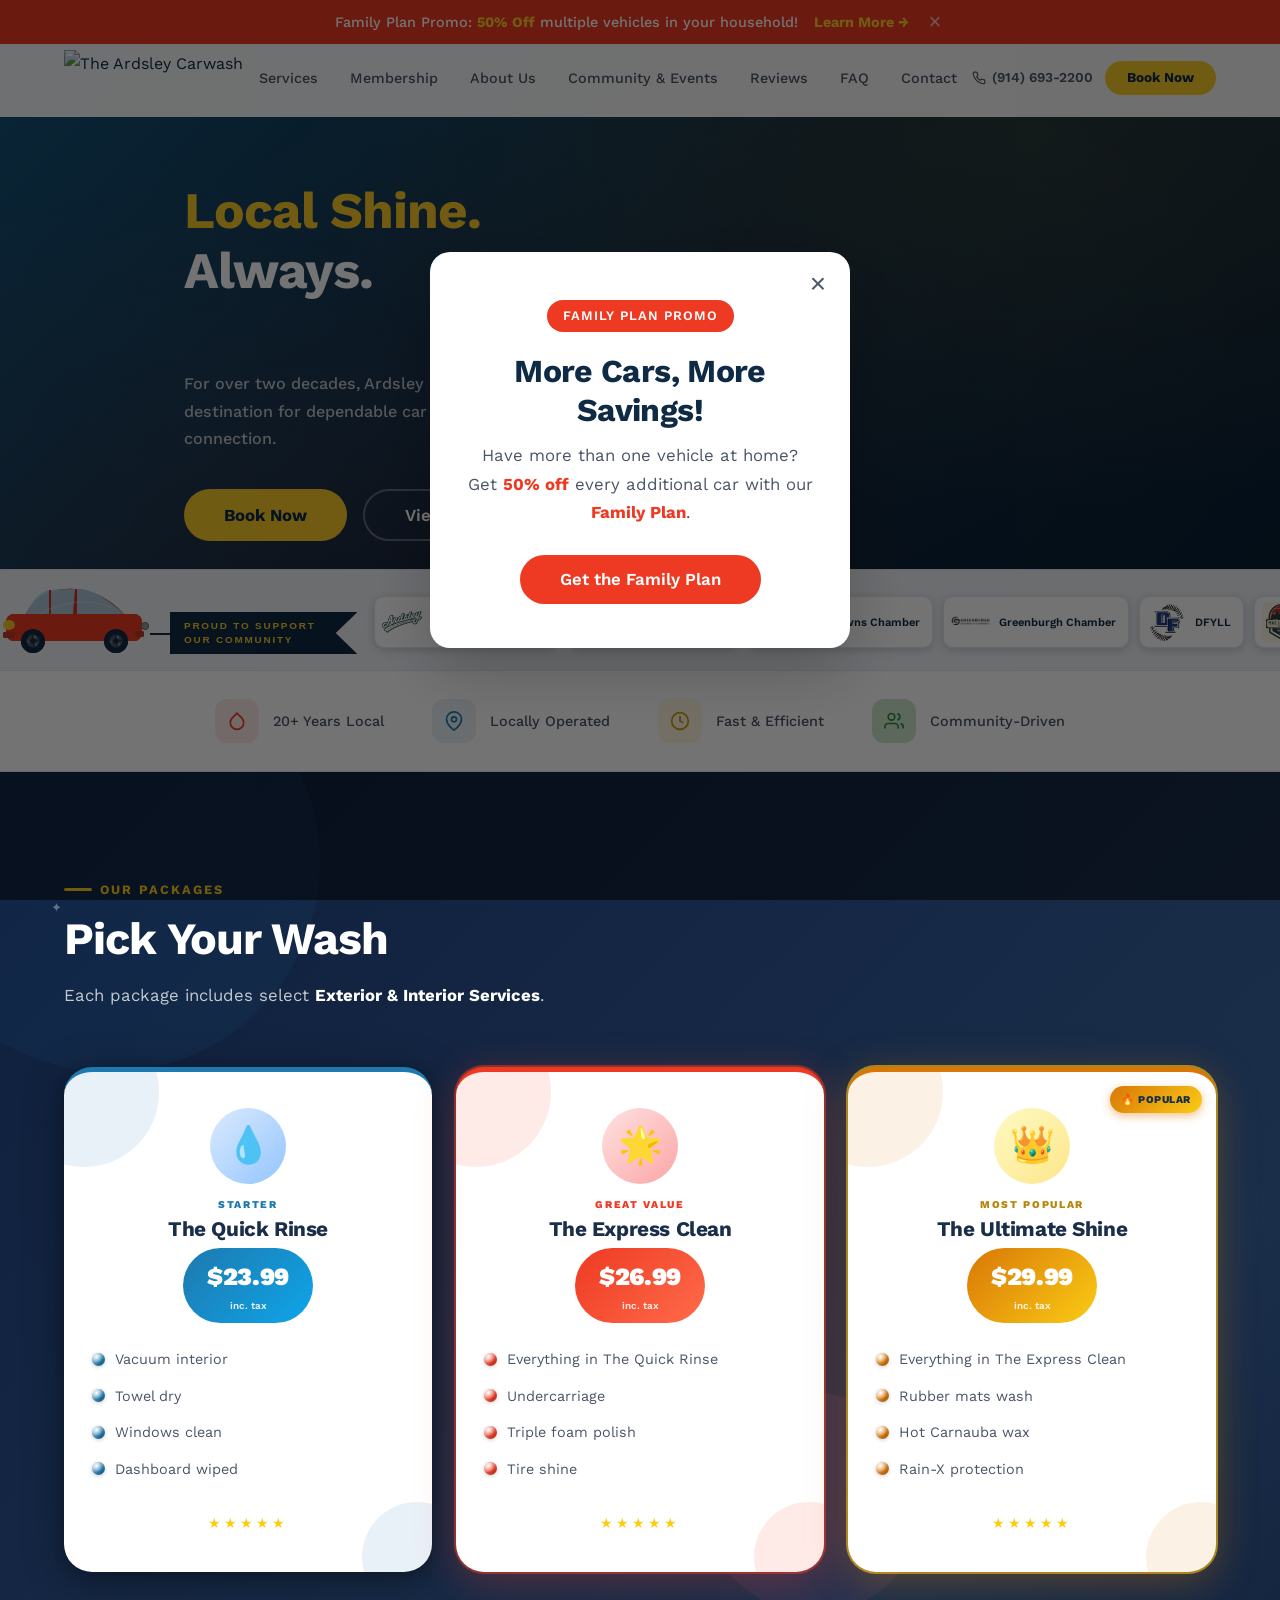
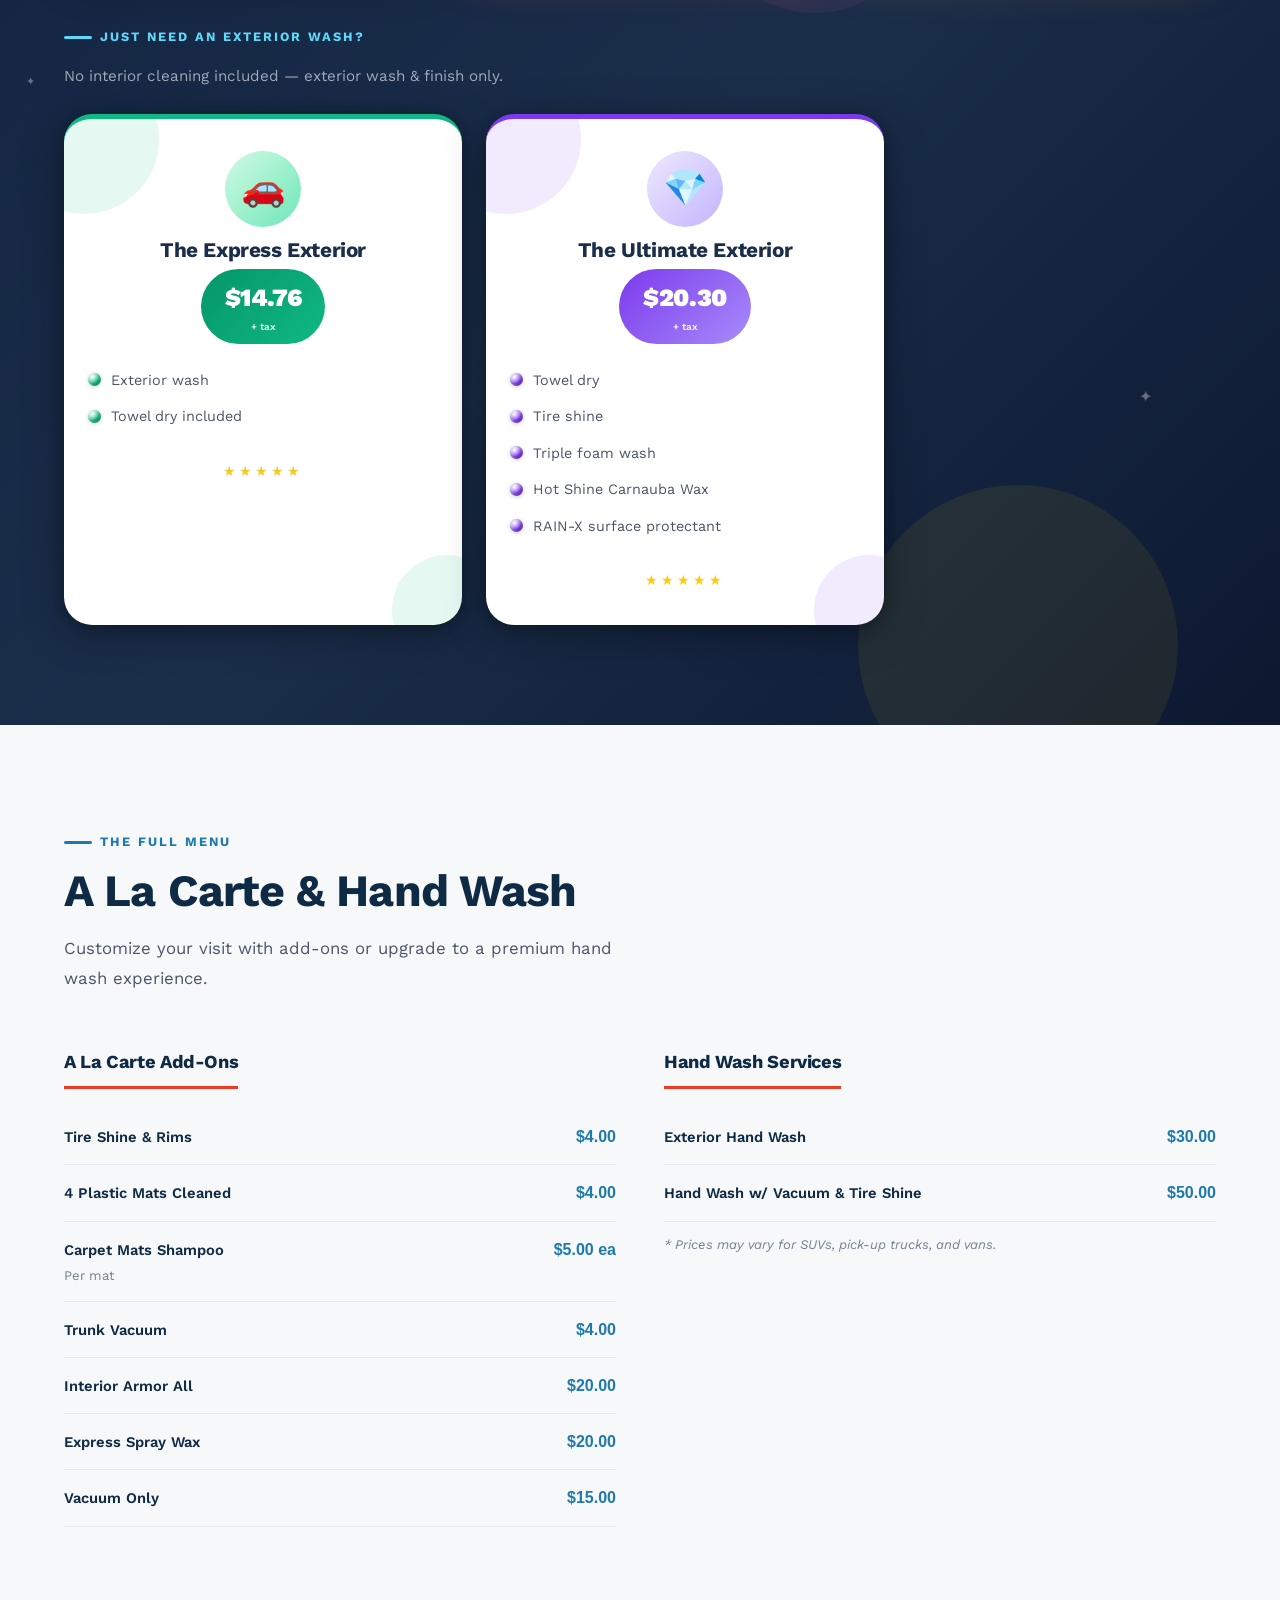
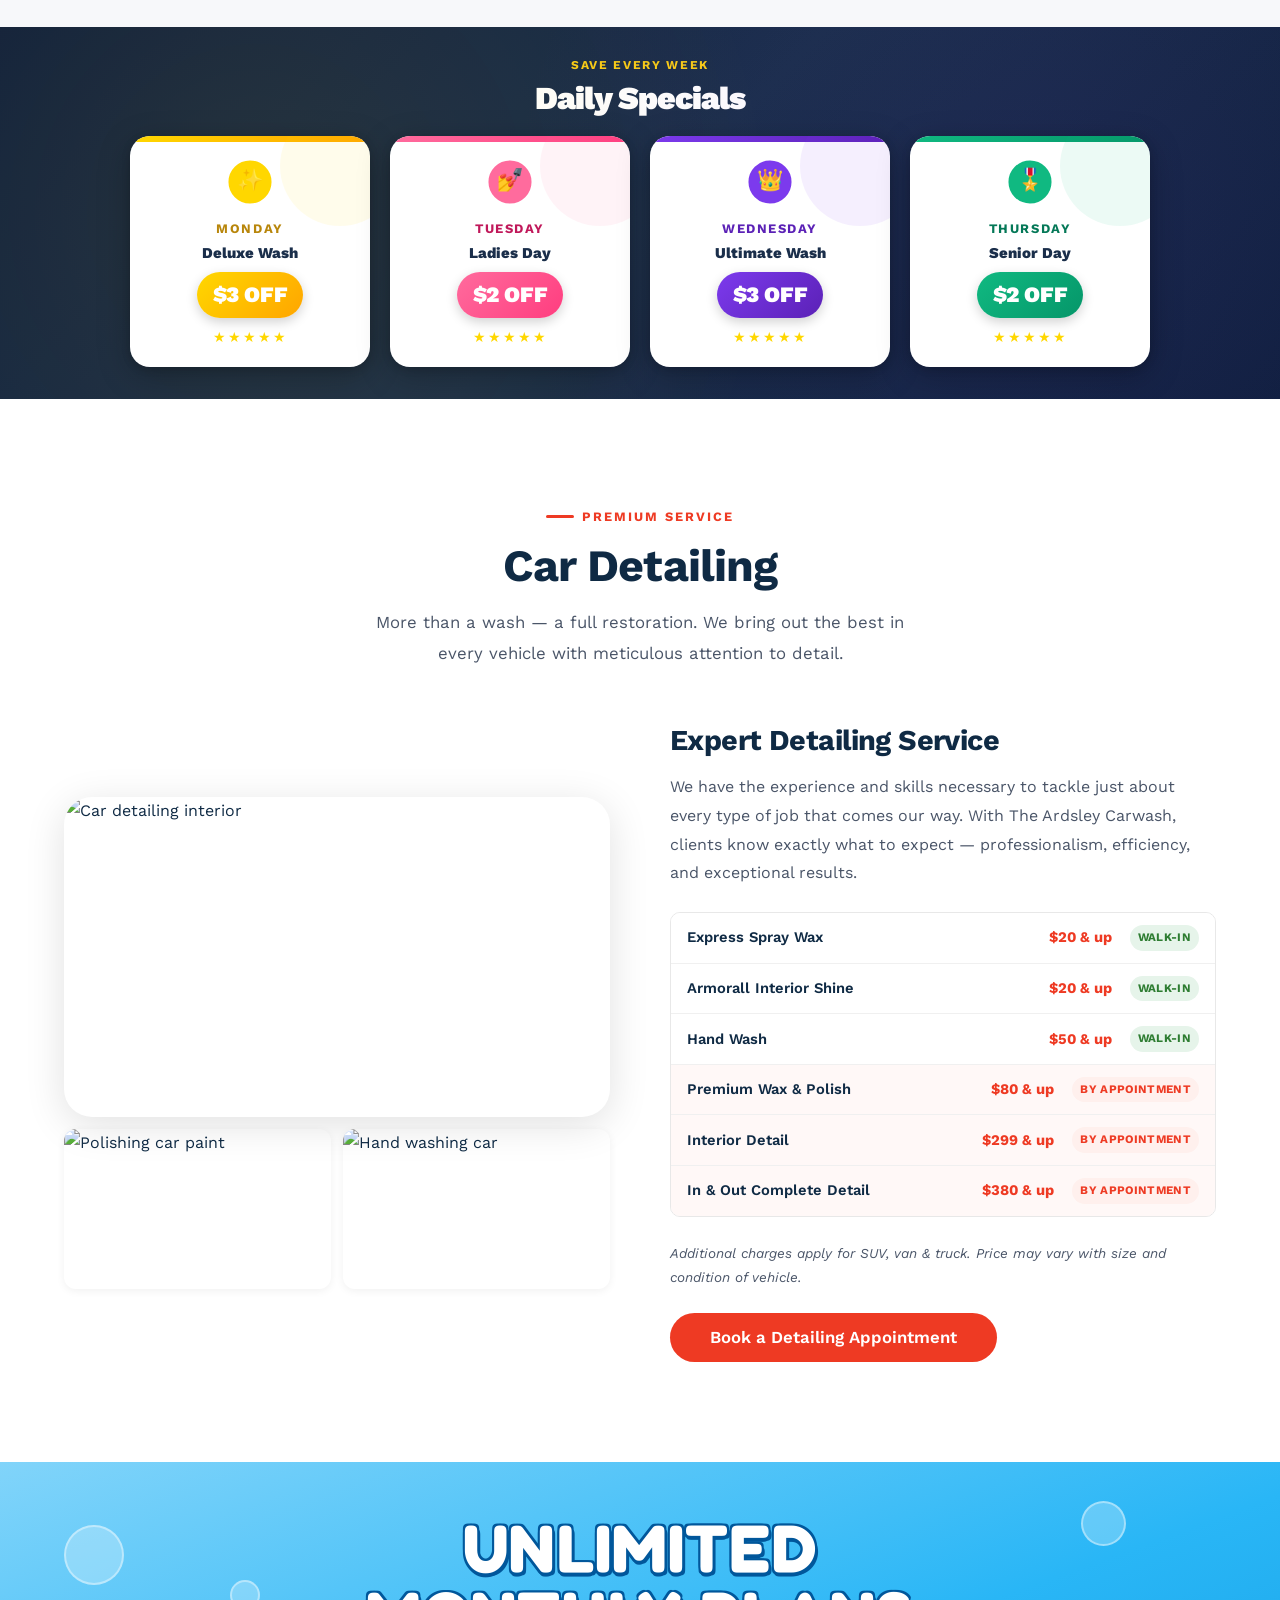
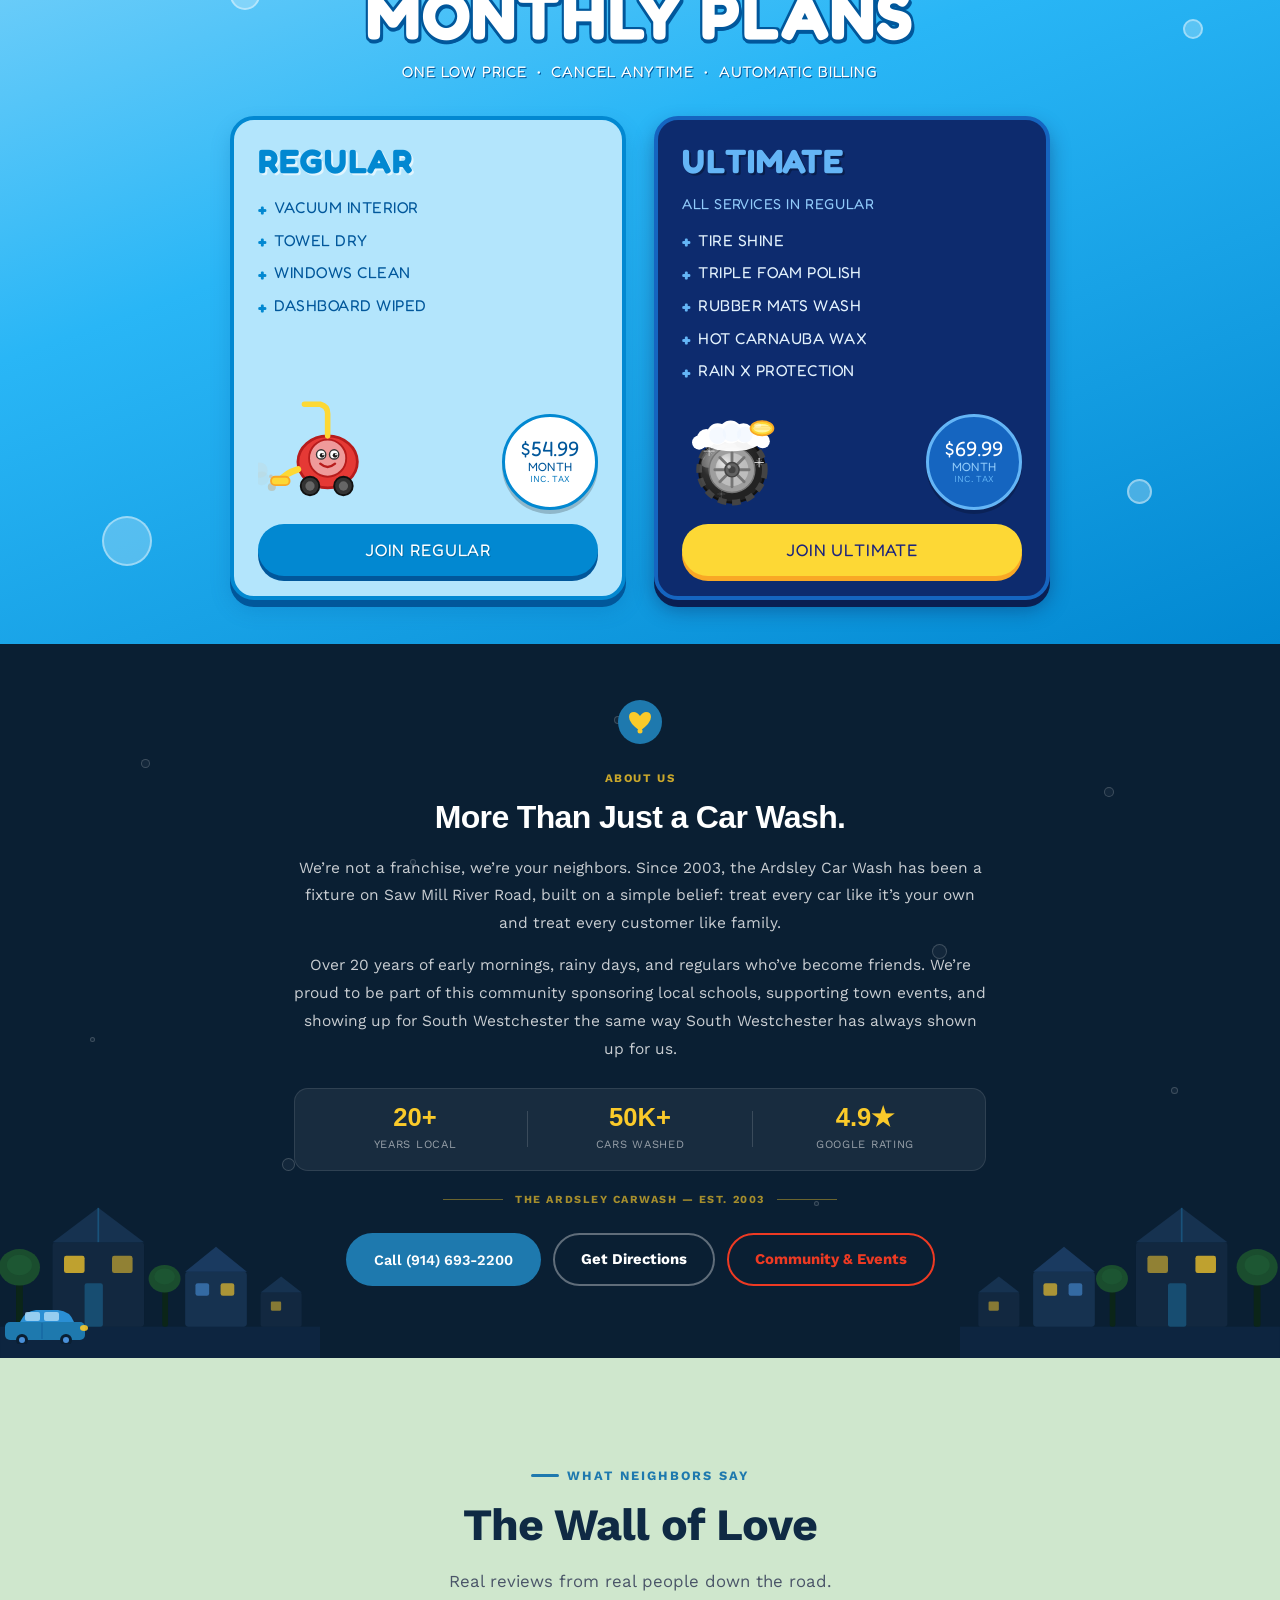
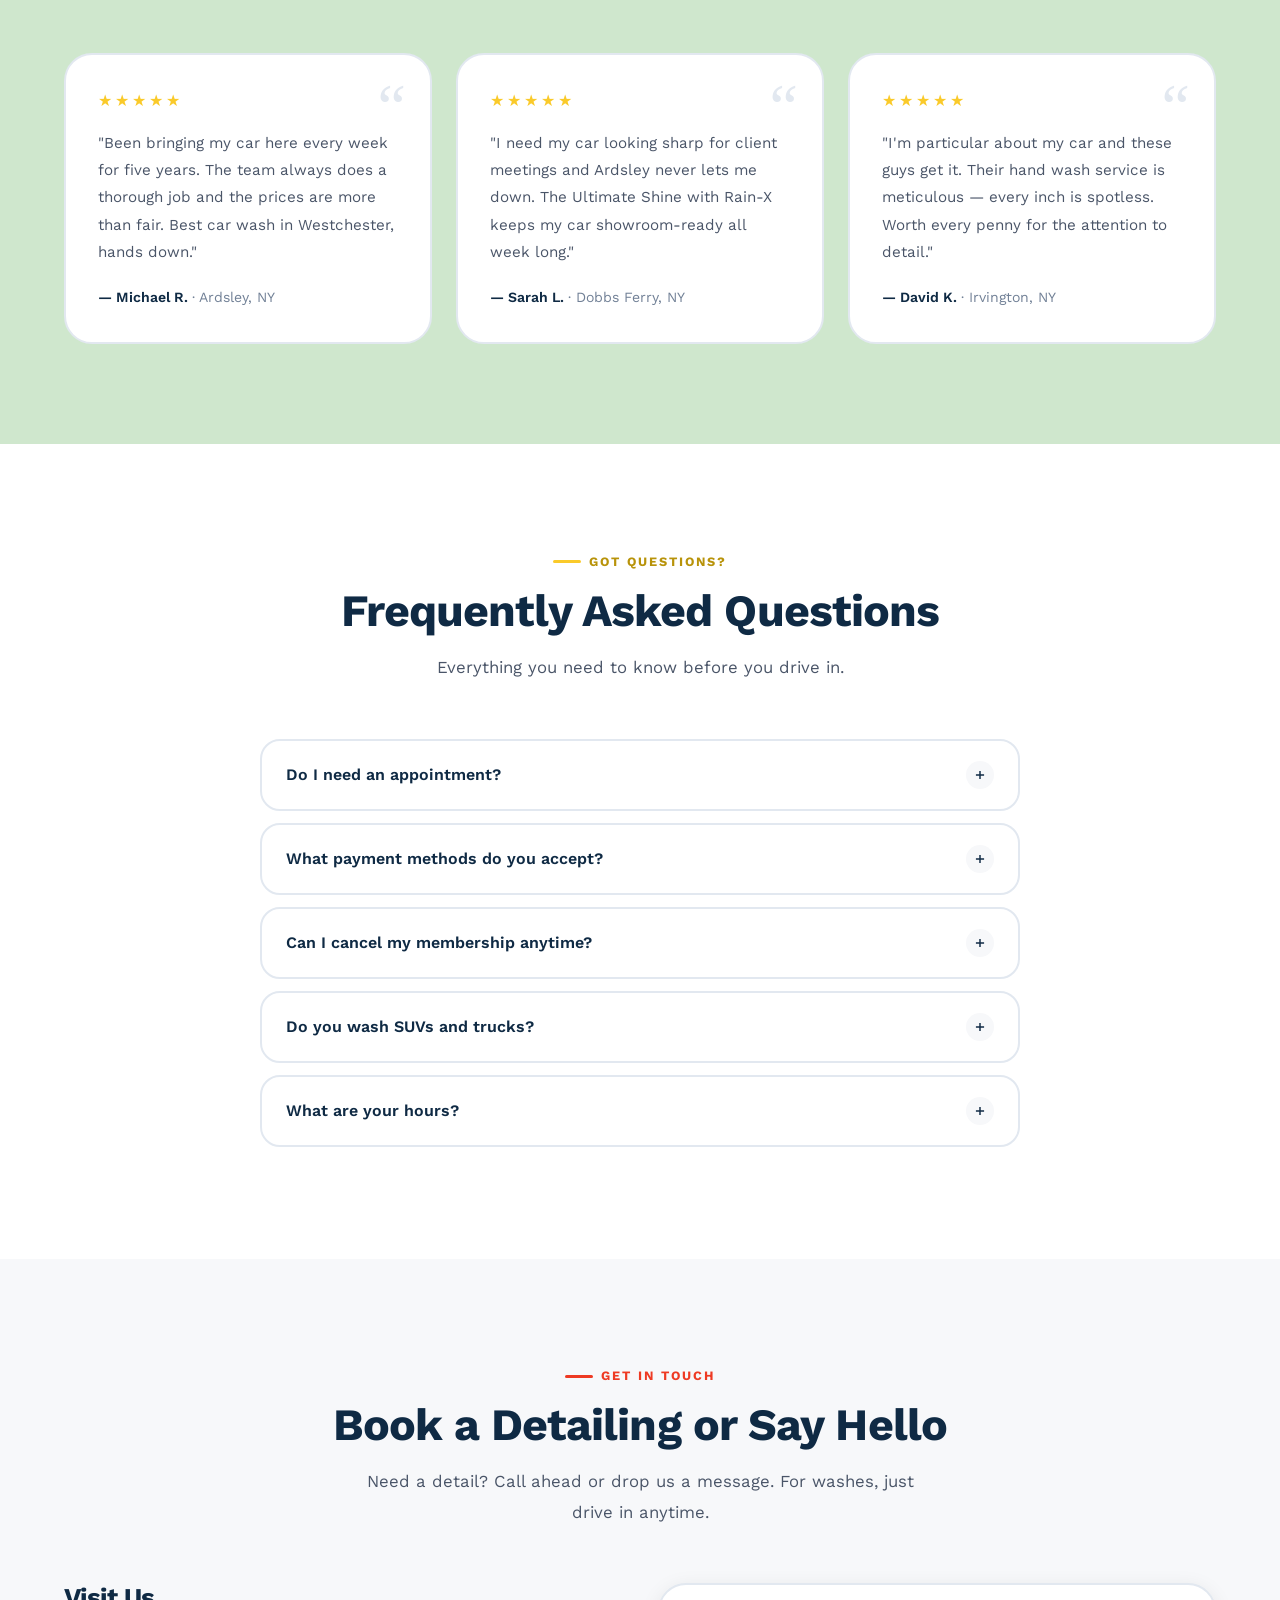
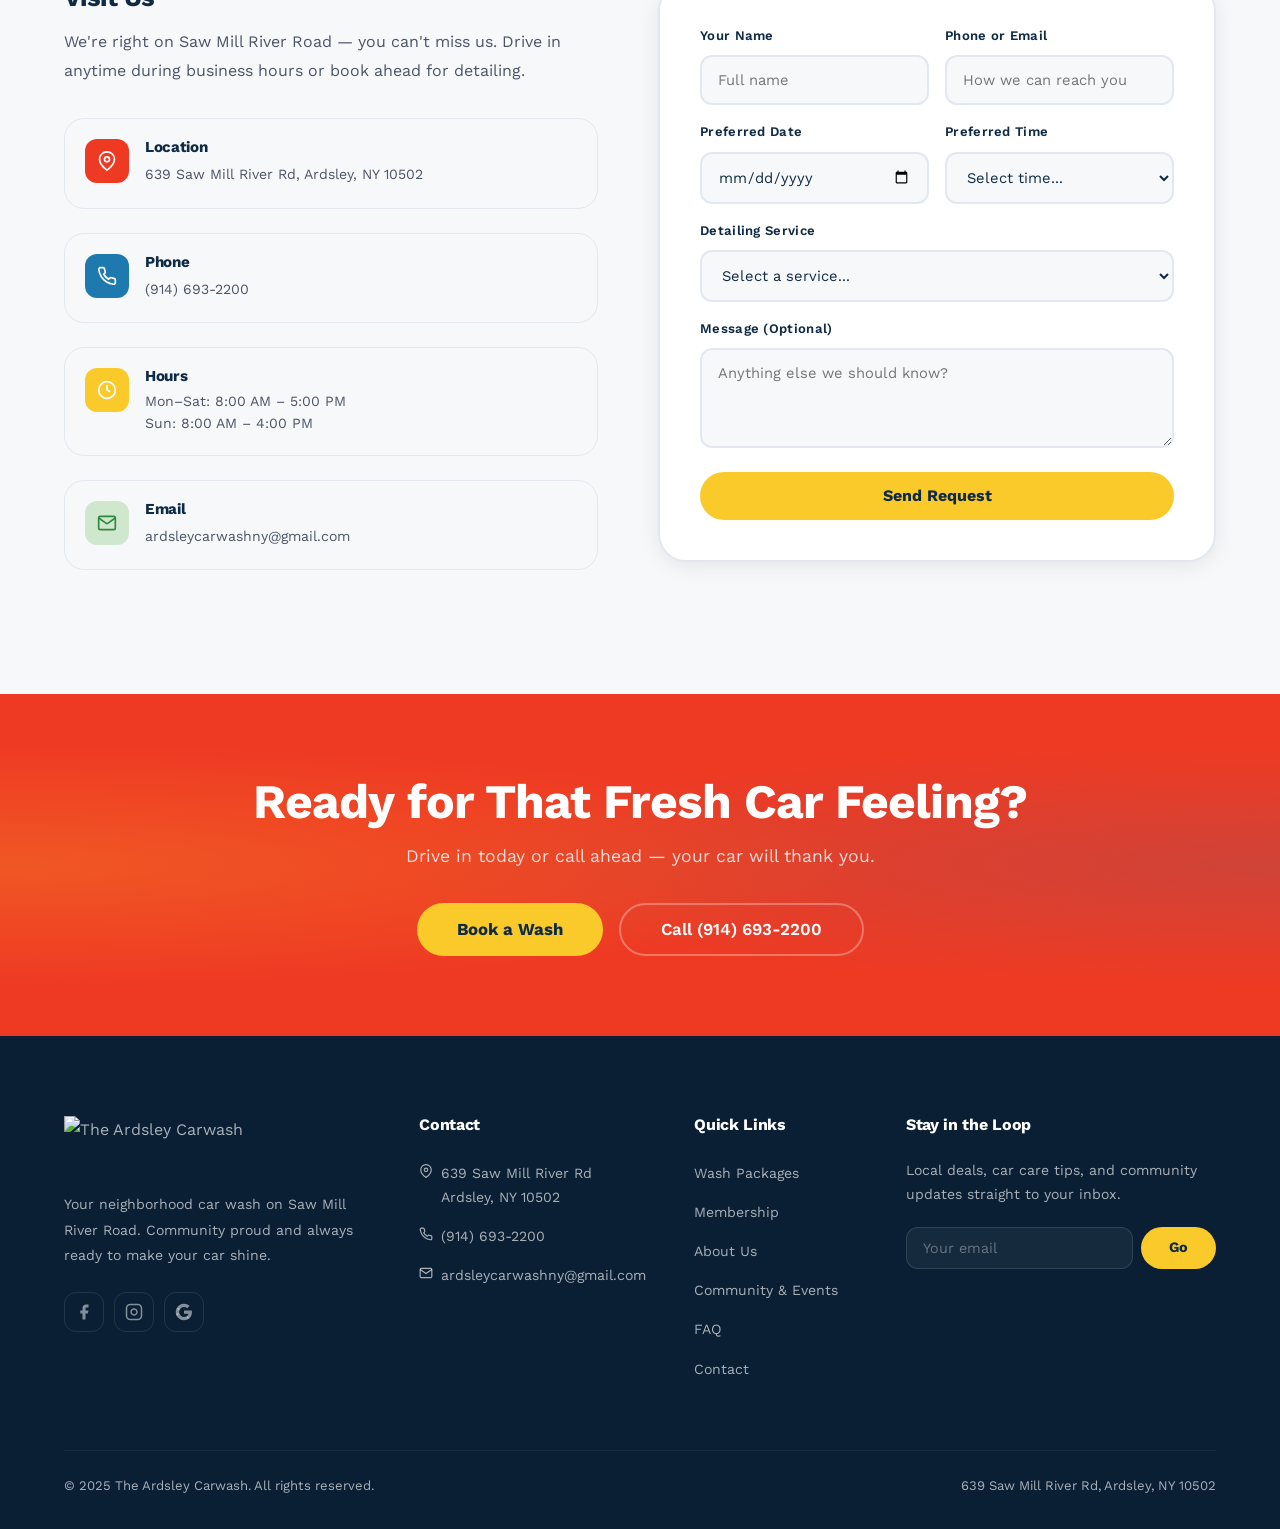
==== commit 0addc6c8: "update top nav in mobile" ====
--- a/index.html
+++ b/index.html
@@ -22,7 +22,7 @@
 <!-- ========== PROMO BANNER ========== -->
 <div class="promo-banner" id="promoBanner">
   <div class="container promo-banner-inner">
-    <span class="promo-banner-text">Family Plan Promo: <strong>50% Off</strong> multiple vehicles in your household!</span>
+    <span class="promo-banner-text">Family Plan Promo: <strong>50% Off</strong><span class="promo-detail"> multiple vehicles in your household!</span></span>
     <a href="#booking" class="promo-banner-link">Learn More &rarr;</a>
     <button class="promo-banner-close" id="promoBannerClose" aria-label="Close banner">&times;</button>
   </div>
@@ -32,7 +32,7 @@
 <nav class="navbar" id="navbar">
   <div class="container">
     <a href="#home">
-      <img src="assets/The Ardsley Carwash Logo.jpg" alt="The Ardsley Carwash" class="logo-img"/>
+      <img src="assets/logo-main.png" alt="The Ardsley Carwash" class="logo-img"/>
     </a>
     <ul class="nav-links" id="navLinks">
       <li><a href="#services">Services</a></li>
@@ -298,18 +298,14 @@
       <div class="service-card pkg-card pkg-card--red featured" data-animate data-delay="100">
         <div class="pkg-card-bubble pkg-bubble-tl"></div>
         <div class="pkg-card-bubble pkg-bubble-br"></div>
-        <div class="pkg-popular-badge">🔥 Popular</div>
         <div class="pkg-emoji-wrap pkg-emoji-red">
           <span>🌟</span>
         </div>
-        <div class="pkg-tier-label pkg-tier-red">Most Popular</div>
+        <div class="pkg-tier-label pkg-tier-red">Great Value</div>
         <h3>The Express Clean</h3>
         <div class="pkg-price-badge pkg-price-red">$26.99 <small>inc. tax</small></div>
         <ul>
-          <li>Vacuum interior</li>
-          <li>Towel dry</li>
-          <li>Windows clean</li>
-          <li>Dashboard wiped</li>
+          <li>Everything in The Quick Rinse</li>
           <li>Undercarriage</li>
           <li>Triple foam polish</li>
           <li>Tire shine</li>
@@ -318,13 +314,14 @@
       </div>
 
       <!-- THE ULTIMATE SHINE -->
-      <div class="service-card pkg-card pkg-card--gold" data-animate data-delay="200">
+      <div class="service-card pkg-card pkg-card--gold featured" data-animate data-delay="200">
         <div class="pkg-card-bubble pkg-bubble-tl"></div>
         <div class="pkg-card-bubble pkg-bubble-br"></div>
+        <div class="pkg-popular-badge pkg-popular-gold">🔥 Popular</div>
         <div class="pkg-emoji-wrap pkg-emoji-gold">
           <span>👑</span>
         </div>
-        <div class="pkg-tier-label pkg-tier-gold">Best Value</div>
+        <div class="pkg-tier-label pkg-tier-gold">Most Popular</div>
         <h3>The Ultimate Shine</h3>
         <div class="pkg-price-badge pkg-price-gold">$29.99 <small>inc. tax</small></div>
         <ul>
@@ -350,7 +347,7 @@
           <div class="pkg-emoji-wrap pkg-emoji-mint">
             <span>🚗</span>
           </div>
-          <h3>The Express Exterior <span class="exterior-label">(Exterior Only)</span></h3>
+          <h3>The Express Exterior</h3>
           <div class="pkg-price-badge pkg-price-mint">$14.76 <small>+ tax</small></div>
           <ul>
             <li>Exterior wash</li>
@@ -364,7 +361,7 @@
           <div class="pkg-emoji-wrap pkg-emoji-purple">
             <span>💎</span>
           </div>
-          <h3>The Ultimate Exterior <span class="exterior-label">(Exterior Only)</span></h3>
+          <h3>The Ultimate Exterior</h3>
           <div class="pkg-price-badge pkg-price-purple">$20.30 <small>+ tax</small></div>
           <ul>
             <li>Towel dry</li>
@@ -380,6 +377,70 @@
   </div>
 </section>
 
+<!-- ========== FULL MENU ========== -->
+<section id="menu" class="section-alt">
+  <div class="container">
+    <div class="section-header" data-animate>
+      <p class="section-label blue">The Full Menu</p>
+      <h2 class="section-title">A La Carte &amp; Hand Wash</h2>
+      <p class="section-subtitle">Customize your visit with add-ons or upgrade to a premium hand wash experience.</p>
+    </div>
+
+    <div class="menu-columns" data-animate>
+      <!-- A LA CARTE -->
+      <div class="menu-group">
+        <h3>A La Carte Add-Ons</h3>
+        <div class="menu-item">
+          <div><div class="menu-item-name">Tire Shine &amp; Rims</div></div>
+          <div class="menu-item-price">$4.00</div>
+        </div>
+        <div class="menu-item">
+          <div><div class="menu-item-name">4 Plastic Mats Cleaned</div></div>
+          <div class="menu-item-price">$4.00</div>
+        </div>
+        <div class="menu-item">
+          <div>
+            <div class="menu-item-name">Carpet Mats Shampoo</div>
+            <div class="menu-item-desc">Per mat</div>
+          </div>
+          <div class="menu-item-price">$5.00 ea</div>
+        </div>
+        <div class="menu-item">
+          <div><div class="menu-item-name">Trunk Vacuum</div></div>
+          <div class="menu-item-price">$4.00</div>
+        </div>
+        <div class="menu-item">
+          <div><div class="menu-item-name">Interior Armor All</div></div>
+          <div class="menu-item-price">$20.00</div>
+        </div>
+        <div class="menu-item">
+          <div><div class="menu-item-name">Express Spray Wax</div></div>
+          <div class="menu-item-price">$20.00</div>
+        </div>
+        <div class="menu-item">
+          <div><div class="menu-item-name">Vacuum Only</div></div>
+          <div class="menu-item-price">$15.00</div>
+        </div>
+      </div>
+
+      <!-- HAND WASH + DETAILING -->
+      <div class="menu-group">
+        <h3>Hand Wash Services</h3>
+        <div class="menu-item">
+          <div><div class="menu-item-name">Exterior Hand Wash</div></div>
+          <div class="menu-item-price">$30.00</div>
+        </div>
+        <div class="menu-item">
+          <div><div class="menu-item-name">Hand Wash w/ Vacuum &amp; Tire Shine</div></div>
+          <div class="menu-item-price">$50.00</div>
+        </div>
+        <p class="menu-note">* Prices may vary for SUVs, pick-up trucks, and vans.</p>
+
+      </div>
+    </div>
+  </div>
+</section>
+
 <!-- ========== DAILY PROMOS STRIP ========== -->
 <div class="promo-strip">
   <div class="promo-strip-header">
@@ -450,70 +511,6 @@
 
   </div>
 </div>
-
-<!-- ========== FULL MENU ========== -->
-<section id="menu" class="section-alt">
-  <div class="container">
-    <div class="section-header" data-animate>
-      <p class="section-label blue">The Full Menu</p>
-      <h2 class="section-title">A La Carte &amp; Hand Wash</h2>
-      <p class="section-subtitle">Customize your visit with add-ons or upgrade to a premium hand wash experience.</p>
-    </div>
-
-    <div class="menu-columns" data-animate>
-      <!-- A LA CARTE -->
-      <div class="menu-group">
-        <h3>A La Carte Add-Ons</h3>
-        <div class="menu-item">
-          <div><div class="menu-item-name">Tire Shine &amp; Rims</div></div>
-          <div class="menu-item-price">$4.00</div>
-        </div>
-        <div class="menu-item">
-          <div><div class="menu-item-name">4 Plastic Mats Cleaned</div></div>
-          <div class="menu-item-price">$4.00</div>
-        </div>
-        <div class="menu-item">
-          <div>
-            <div class="menu-item-name">Carpet Mats Shampoo</div>
-            <div class="menu-item-desc">Per mat</div>
-          </div>
-          <div class="menu-item-price">$5.00 ea</div>
-        </div>
-        <div class="menu-item">
-          <div><div class="menu-item-name">Trunk Vacuum</div></div>
-          <div class="menu-item-price">$4.00</div>
-        </div>
-        <div class="menu-item">
-          <div><div class="menu-item-name">Interior Armor All</div></div>
-          <div class="menu-item-price">$20.00</div>
-        </div>
-        <div class="menu-item">
-          <div><div class="menu-item-name">Express Spray Wax</div></div>
-          <div class="menu-item-price">$20.00</div>
-        </div>
-        <div class="menu-item">
-          <div><div class="menu-item-name">Vacuum Only</div></div>
-          <div class="menu-item-price">$15.00</div>
-        </div>
-      </div>
-
-      <!-- HAND WASH + DETAILING -->
-      <div class="menu-group">
-        <h3>Hand Wash Services</h3>
-        <div class="menu-item">
-          <div><div class="menu-item-name">Exterior Hand Wash</div></div>
-          <div class="menu-item-price">$30.00</div>
-        </div>
-        <div class="menu-item">
-          <div><div class="menu-item-name">Hand Wash w/ Vacuum &amp; Tire Shine</div></div>
-          <div class="menu-item-price">$50.00</div>
-        </div>
-        <p class="menu-note">* Prices may vary for SUVs, pick-up trucks, and vans.</p>
-
-      </div>
-    </div>
-  </div>
-</section>
 
 <!-- ========== CAR DETAILING ========== -->
 <section id="detailing">
@@ -1187,7 +1184,7 @@
   <div class="container">
     <div class="footer-grid">
       <div class="footer-brand">
-        <img src="assets/The Ardsley Carwash Logo.jpg" alt="The Ardsley Carwash" class="logo-img-footer"/>
+        <img src="assets/footer-logo.png" alt="The Ardsley Carwash" class="logo-img-footer"/>
         <p>Your neighborhood car wash on Saw Mill River Road. Community proud and always ready to make your car shine.</p>
         <div class="footer-social">
           <a href="#" aria-label="Facebook">
--- a/css/style.css
+++ b/css/style.css
@@ -1031,6 +1031,22 @@
   background-size: 10px;
 }
 
+/* Glossy soap bubble bullets for vibrant package cards */
+.pkg-card li::before {
+  content: '';
+  width: 13px; height: 13px;
+  min-width: 13px;
+  border-radius: 50%;
+  flex-shrink: 0;
+  background-image: none;
+  box-shadow: inset -2px -2px 3px rgba(0,0,0,0.2), inset 2px 2px 4px rgba(255,255,255,0.5), 0 1px 4px rgba(0,0,0,0.2);
+}
+.pkg-card--blue   li::before { background: radial-gradient(circle at 35% 30%, rgba(255,255,255,0.7) 0%, #1E79AE 55%); }
+.pkg-card--red    li::before { background: radial-gradient(circle at 35% 30%, rgba(255,255,255,0.7) 0%, #EE3A23 55%); }
+.pkg-card--gold   li::before { background: radial-gradient(circle at 35% 30%, rgba(255,255,255,0.7) 0%, #D97706 55%); }
+.pkg-card--mint   li::before { background: radial-gradient(circle at 35% 30%, rgba(255,255,255,0.7) 0%, #10B981 55%); }
+.pkg-card--purple li::before { background: radial-gradient(circle at 35% 30%, rgba(255,255,255,0.7) 0%, #7C3AED 55%); }
+
 .card-popular {
   position: absolute;
   top: 20px; right: -32px;
@@ -1162,6 +1178,9 @@
 /* Featured red card extra glow */
 .pkg-card--red.featured {
   box-shadow: 0 8px 40px rgba(238,58,35,0.3), 0 0 0 2px rgba(238,58,35,0.5) !important;
+}
+.pkg-card--gold.featured {
+  box-shadow: 0 8px 40px rgba(217,119,6,0.35), 0 0 0 2px rgba(250,204,21,0.6) !important;
 }
 
 /* Corner decorative bubbles */
@@ -1236,6 +1255,16 @@
 @keyframes pkgPulseBadge {
   0%, 100% { box-shadow: 0 3px 10px rgba(238,58,35,0.45); transform: scale(1); }
   50%       { box-shadow: 0 3px 20px rgba(238,58,35,0.75); transform: scale(1.06); }
+}
+.pkg-popular-gold {
+  background: linear-gradient(135deg, #D97706, #FACC15);
+  animation: pkgPulseBadgeGold 2s ease-in-out infinite;
+  box-shadow: 0 3px 10px rgba(217,119,6,0.45);
+  color: #1a2e4a;
+}
+@keyframes pkgPulseBadgeGold {
+  0%, 100% { box-shadow: 0 3px 10px rgba(217,119,6,0.45); transform: scale(1); }
+  50%       { box-shadow: 0 3px 20px rgba(217,119,6,0.75); transform: scale(1.06); }
 }
 
 /* Price pill badge */
@@ -2733,20 +2762,27 @@
 
 @media (max-width: 640px) {
   .promo-banner {
-    font-size: 0.8rem;
-    padding: 8px 16px;
+    font-size: 0.75rem;
+    padding: 7px 12px;
   }
   .promo-banner-inner {
-    gap: 10px;
+    gap: 8px;
+    flex-wrap: nowrap;
+  }
+  .promo-detail {
+    display: none;
+  }
+  .promo-banner-close {
+    font-size: 18px;
   }
   .navbar {
-    top: 36px;
+    top: 32px;
   }
   .promo-banner.hidden ~ .navbar {
     top: 0;
   }
   .hero-bg-image {
-    margin-top: 112px;
+    margin-top: 108px;
   }
   .promo-banner.hidden ~ .hero .hero-bg-image {
     margin-top: 76px;
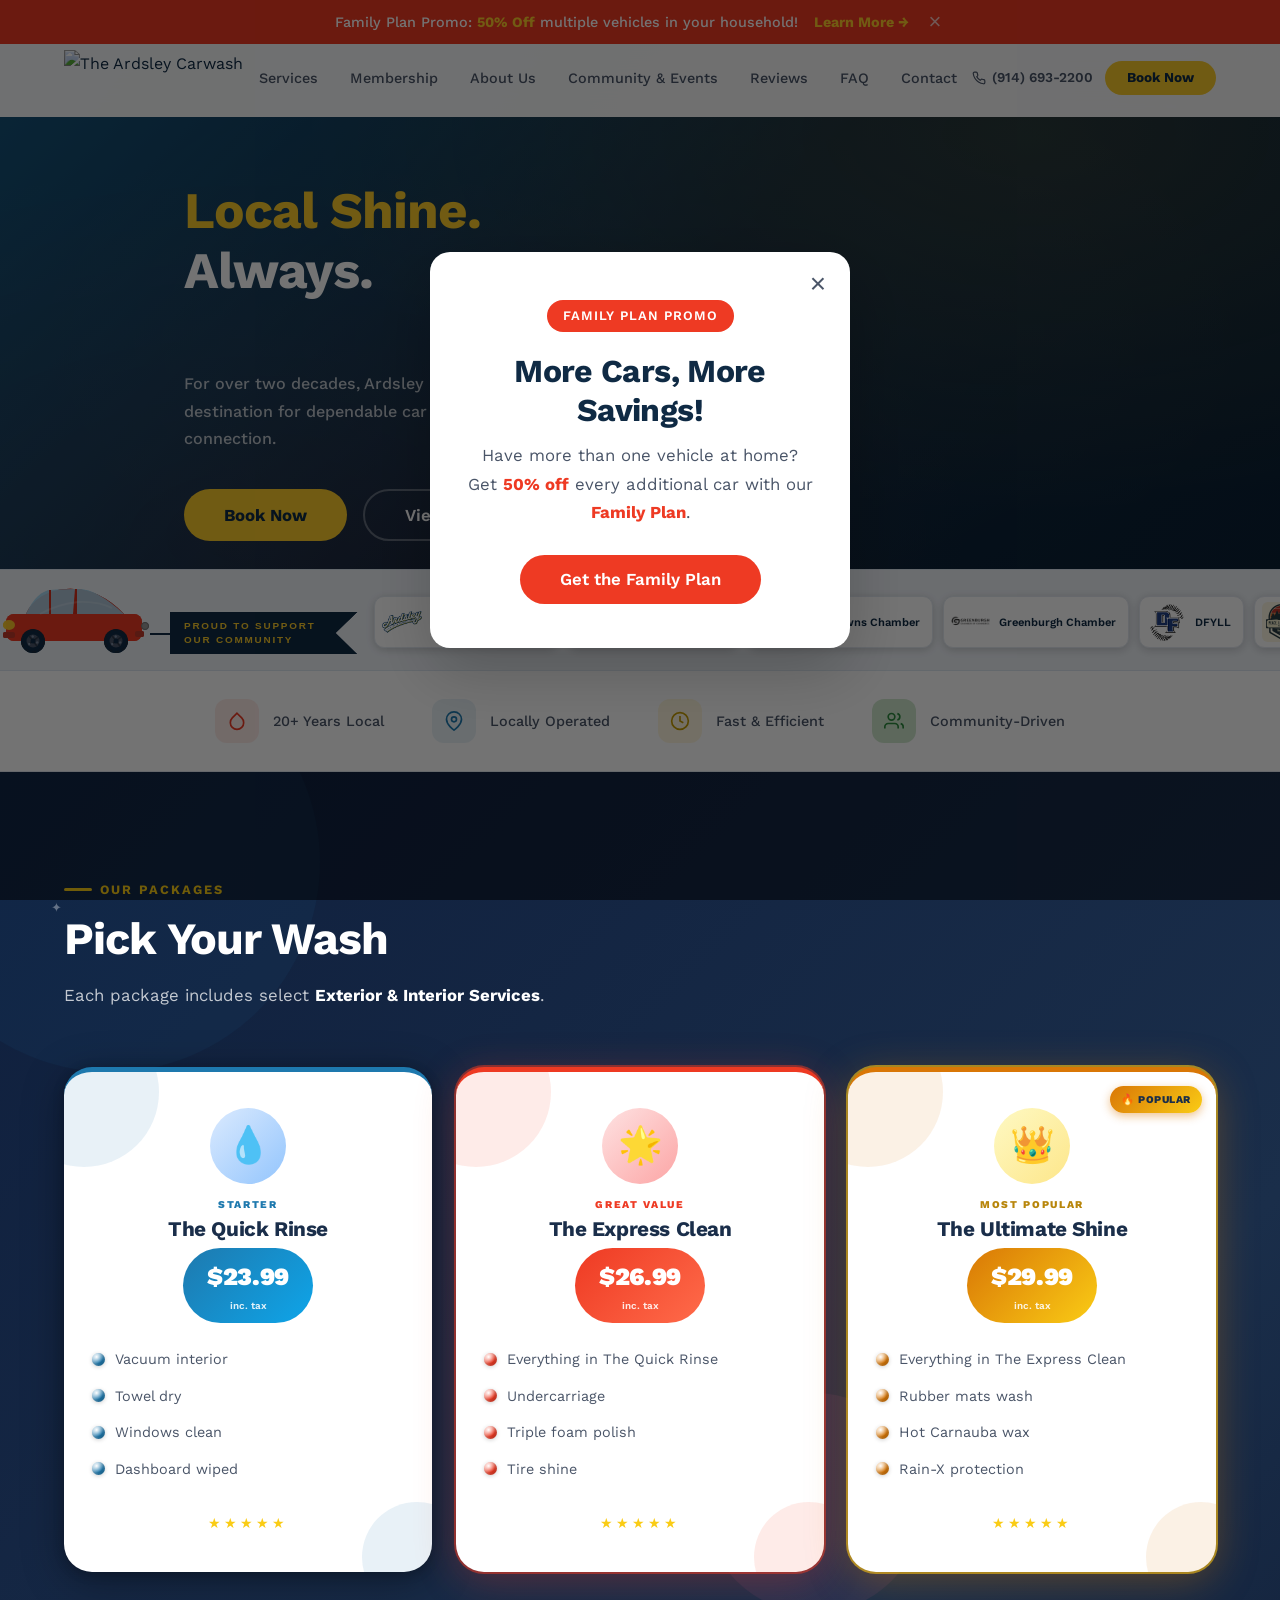
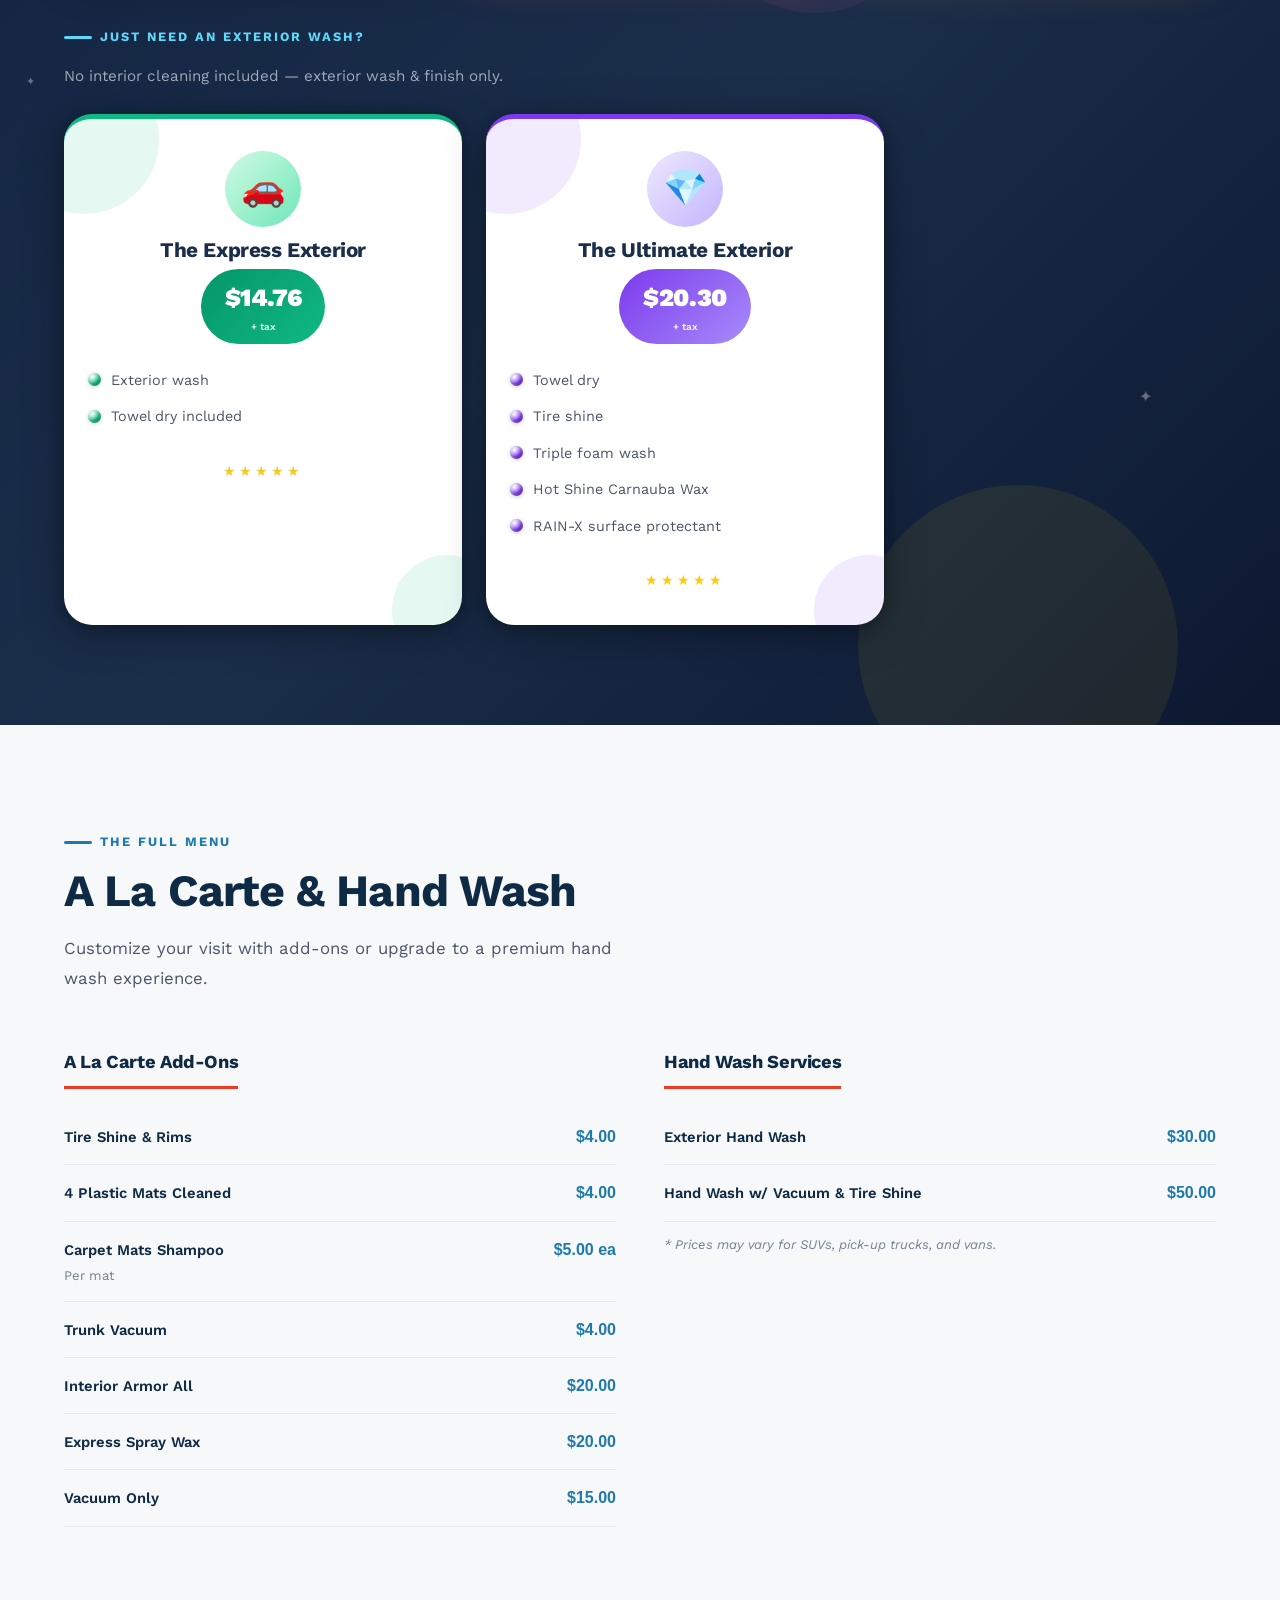
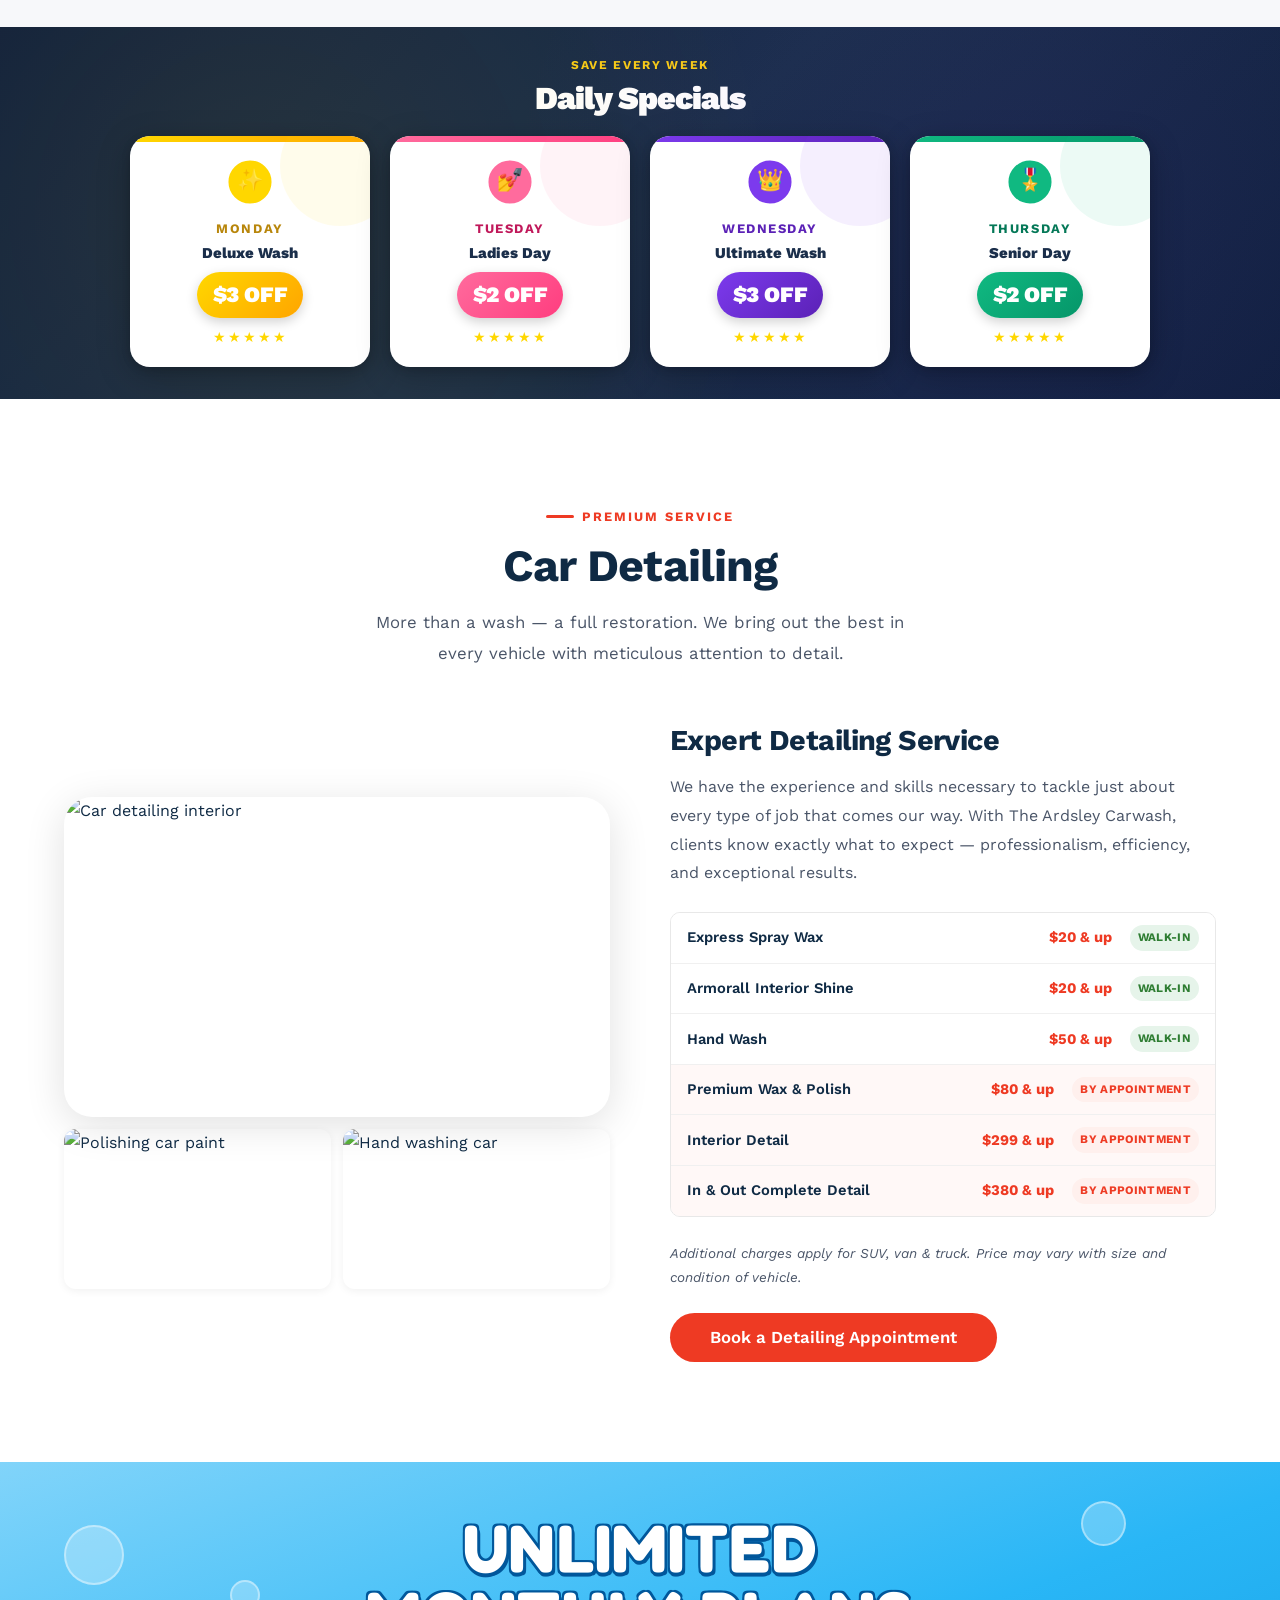
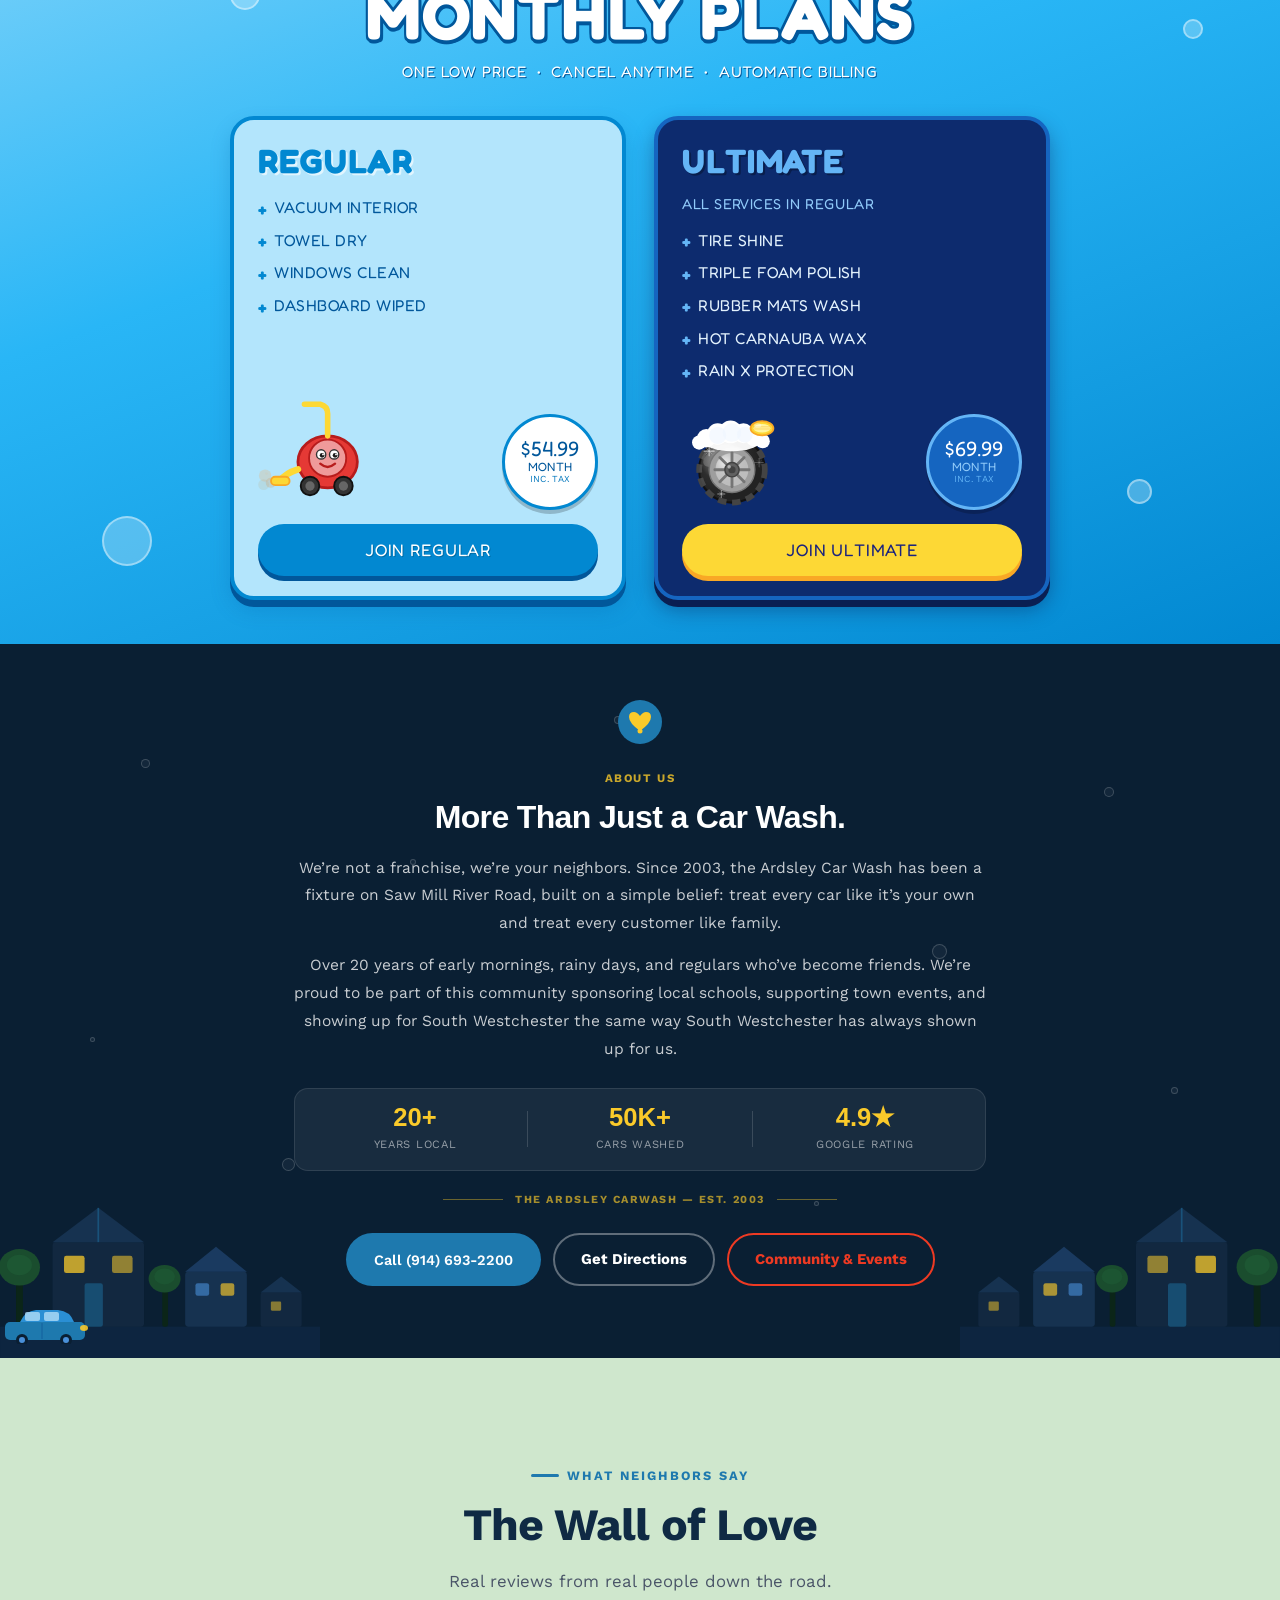
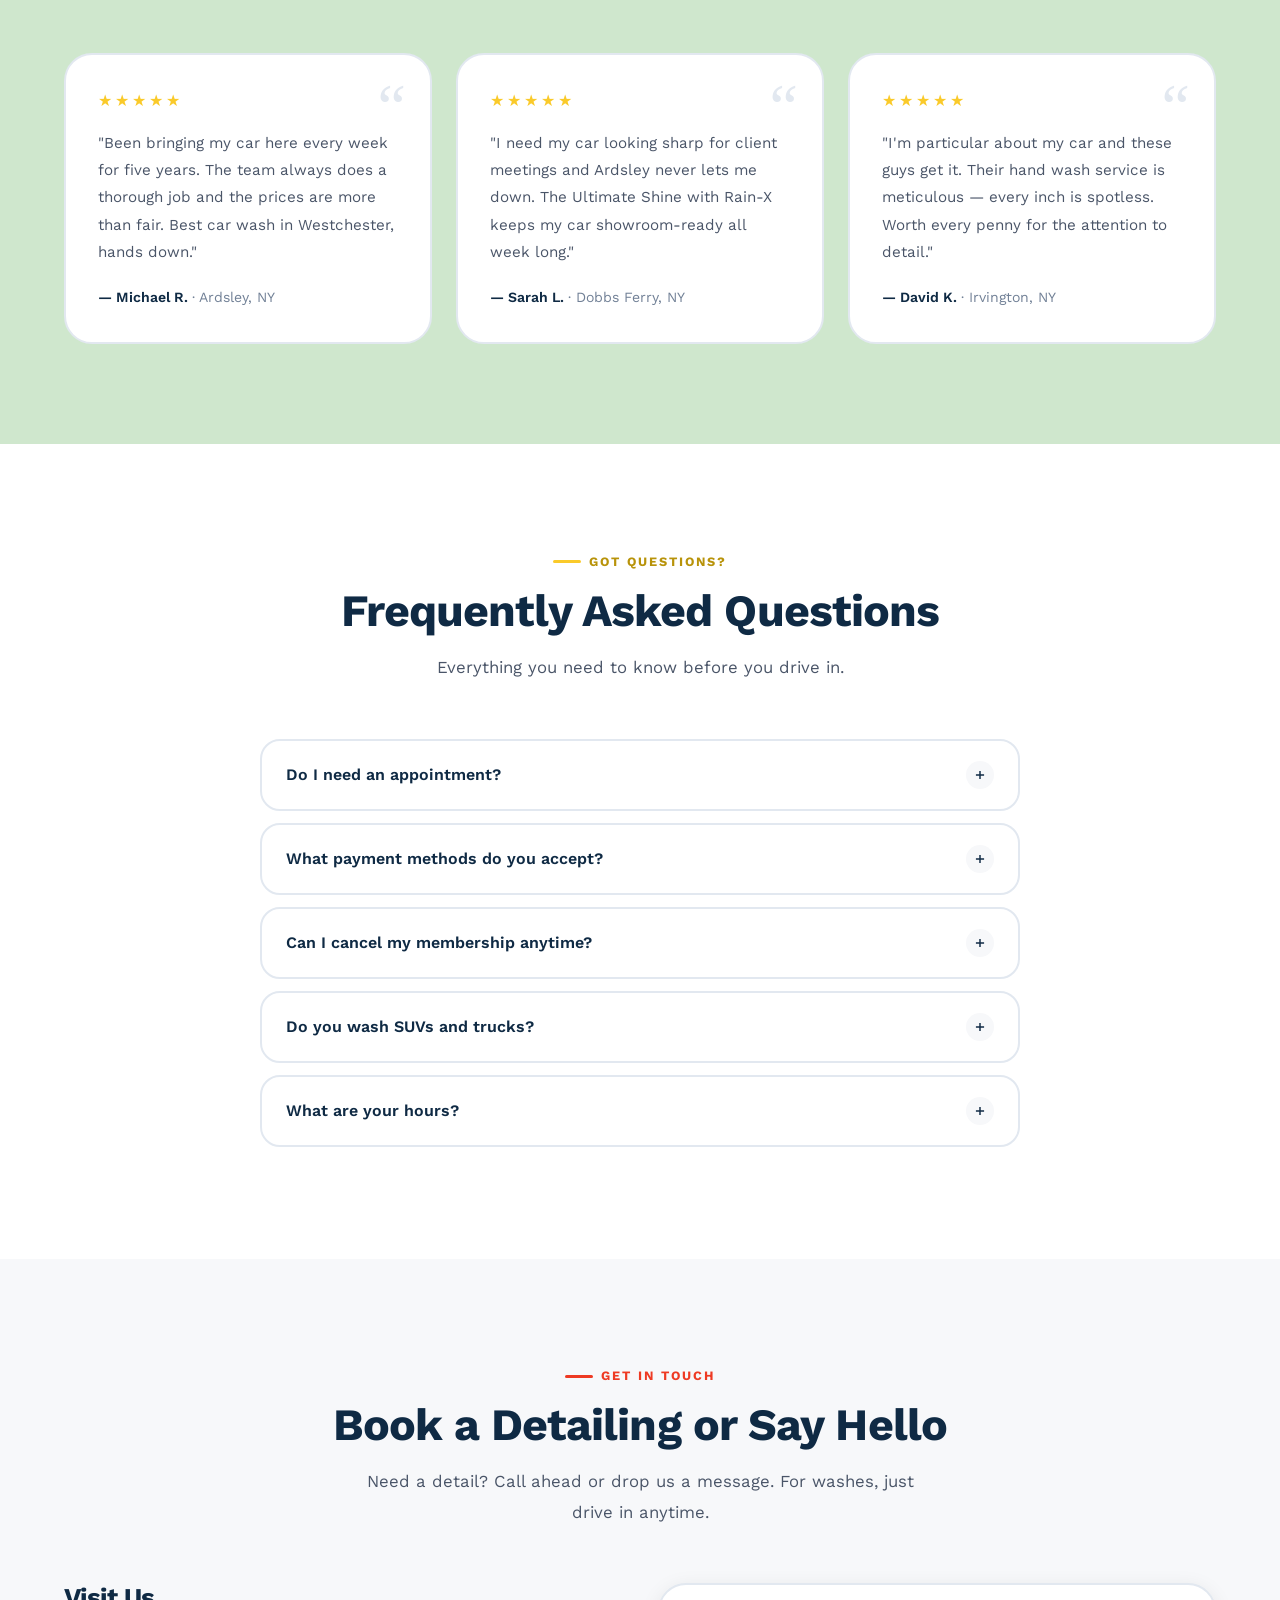
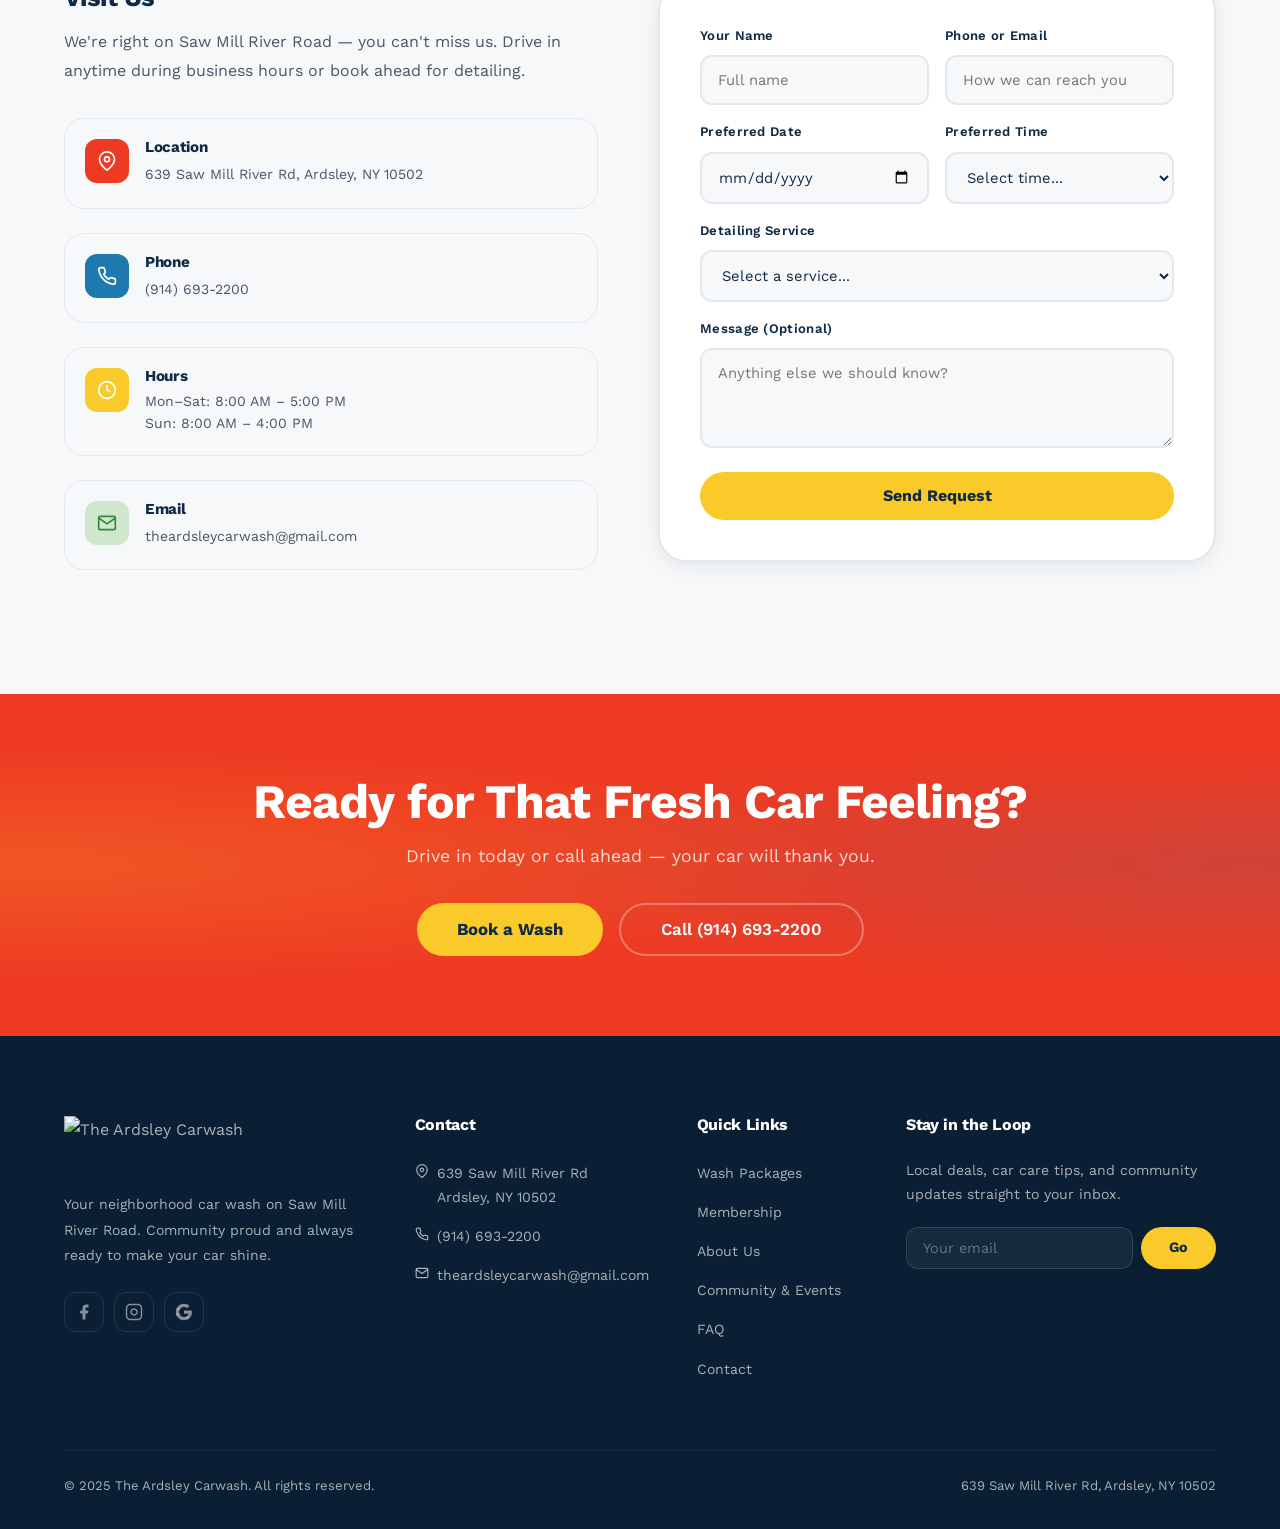
==== commit 93d075f8: "Sunday hours in the FAQ now read 9:00 AM to 5:00 PM." ====
--- a/index.html
+++ b/index.html
@@ -1038,7 +1038,7 @@
           What are your hours?
           <span class="faq-icon"><svg width="14" height="14" fill="none" stroke="currentColor" stroke-width="2.5" viewBox="0 0 24 24"><line x1="12" y1="5" x2="12" y2="19"/><line x1="5" y1="12" x2="19" y2="12"/></svg></span>
         </button>
-        <div class="faq-answer"><div class="faq-answer-inner">We're open Monday&ndash;Saturday, 8:00 AM to 5:00 PM, and Sunday 8:00 AM to 4:00 PM. Weather permitting &mdash; we'll post any closures on our social media.</div></div>
+        <div class="faq-answer"><div class="faq-answer-inner">We're open Monday&ndash;Saturday, 8:00 AM to 5:00 PM, and Sunday 9:00 AM to 5:00 PM. Weather permitting &mdash; we'll post any closures on our social media.</div></div>
       </div>
     </div>
   </div>
@@ -1095,7 +1095,7 @@
           </div>
           <div>
             <h4>Email</h4>
-            <a href="mailto:ardsleycarwashny@gmail.com">ardsleycarwashny@gmail.com</a>
+            <a href="mailto:theardsleycarwash@gmail.com">theardsleycarwash@gmail.com</a>
           </div>
         </div>
       </div>
@@ -1214,9 +1214,9 @@
             </a>
           </li>
           <li>
-            <a href="mailto:ardsleycarwashny@gmail.com">
+            <a href="mailto:theardsleycarwash@gmail.com">
               <svg width="14" height="14" fill="none" stroke="currentColor" stroke-width="2" viewBox="0 0 24 24"><path d="M4 4h16c1.1 0 2 .9 2 2v12c0 1.1-.9 2-2 2H4c-1.1 0-2-.9-2-2V6c0-1.1.9-2 2-2z"/><polyline points="22,6 12,13 2,6"/></svg>
-              ardsleycarwashny@gmail.com
+              theardsleycarwash@gmail.com
             </a>
           </li>
         </ul>
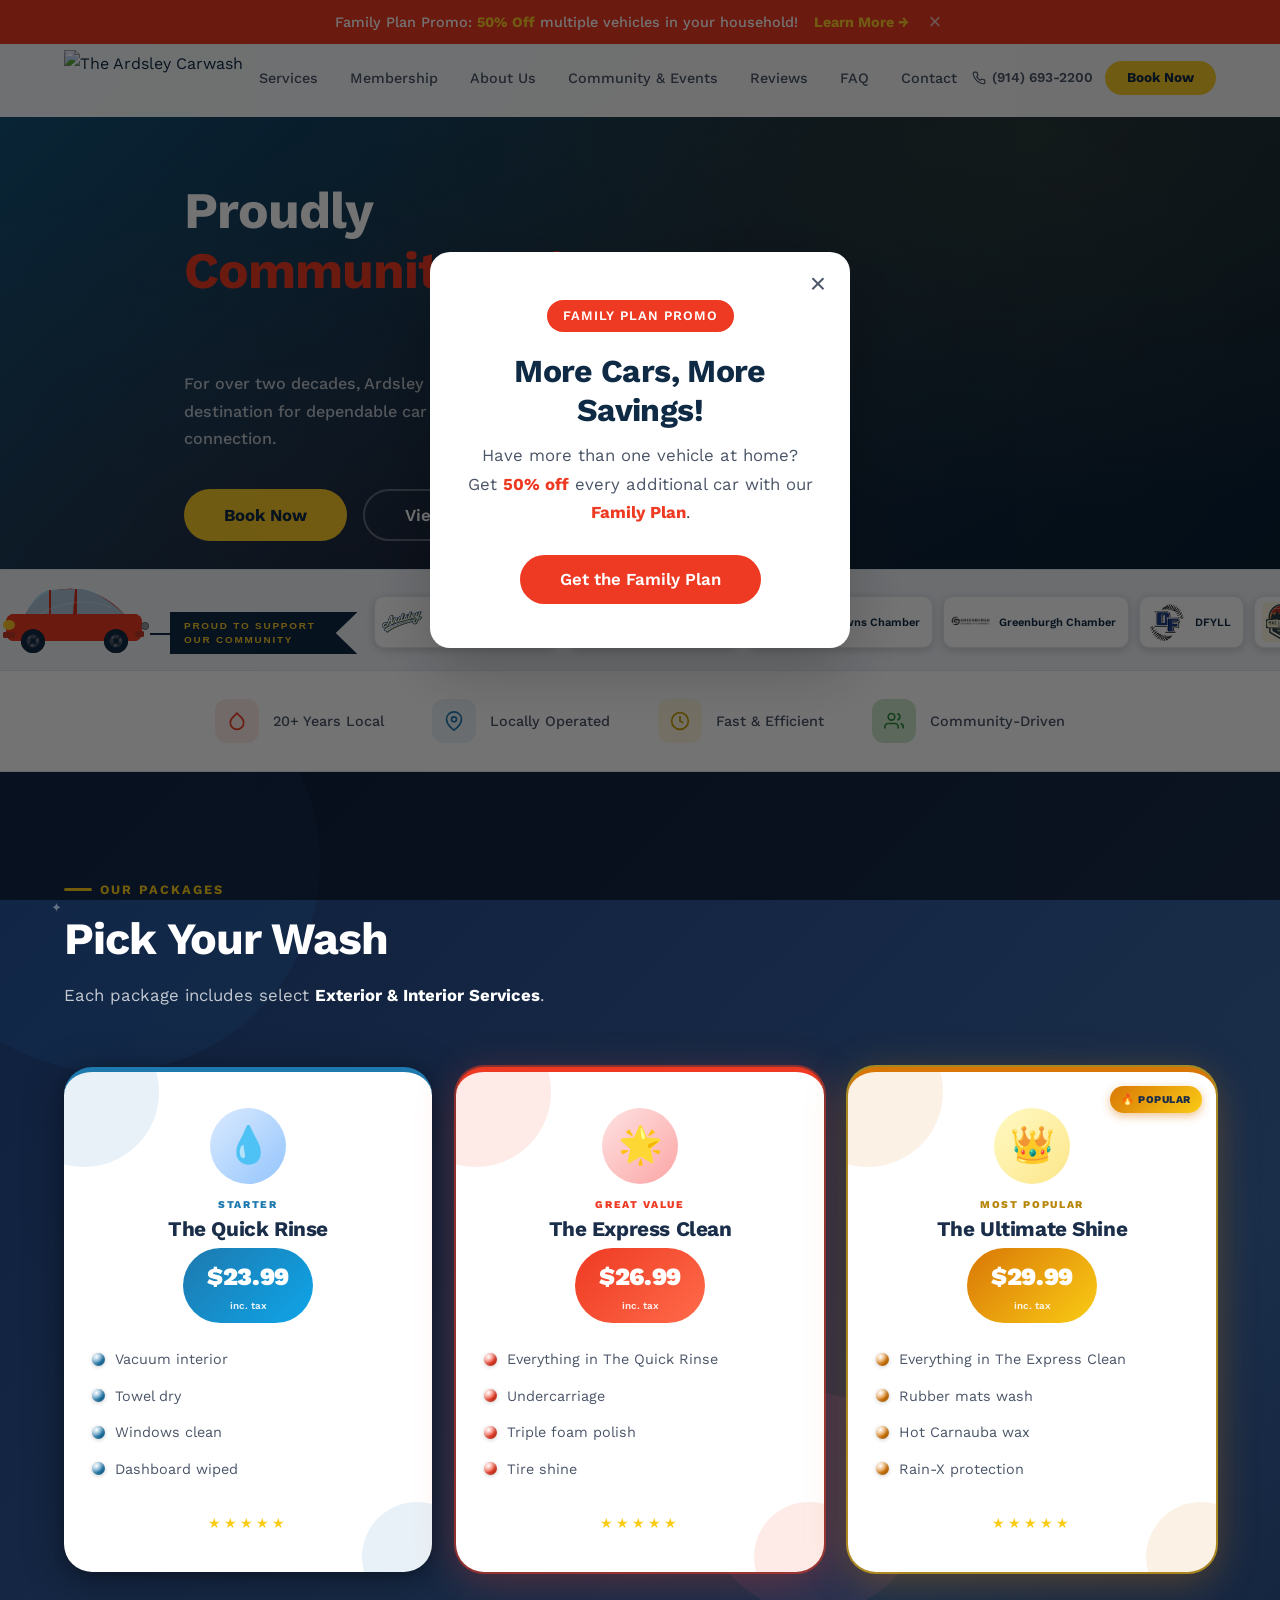
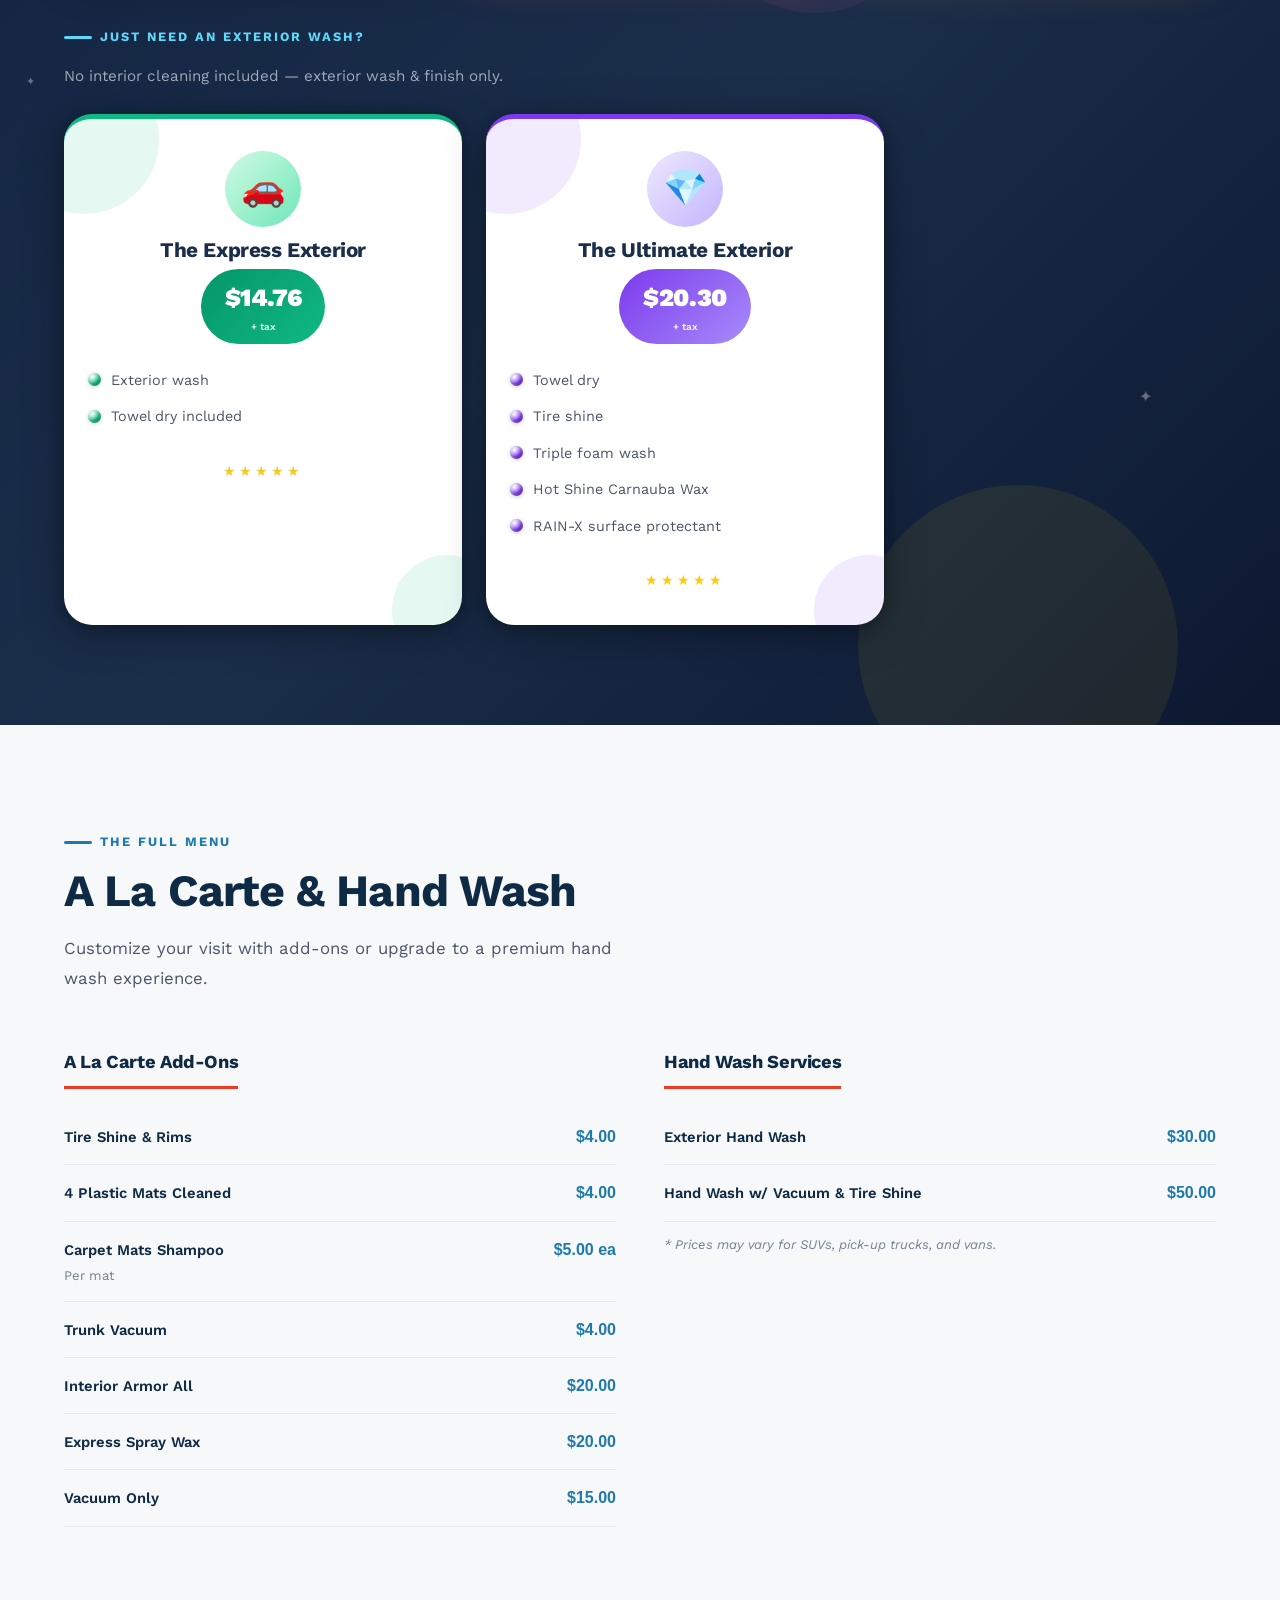
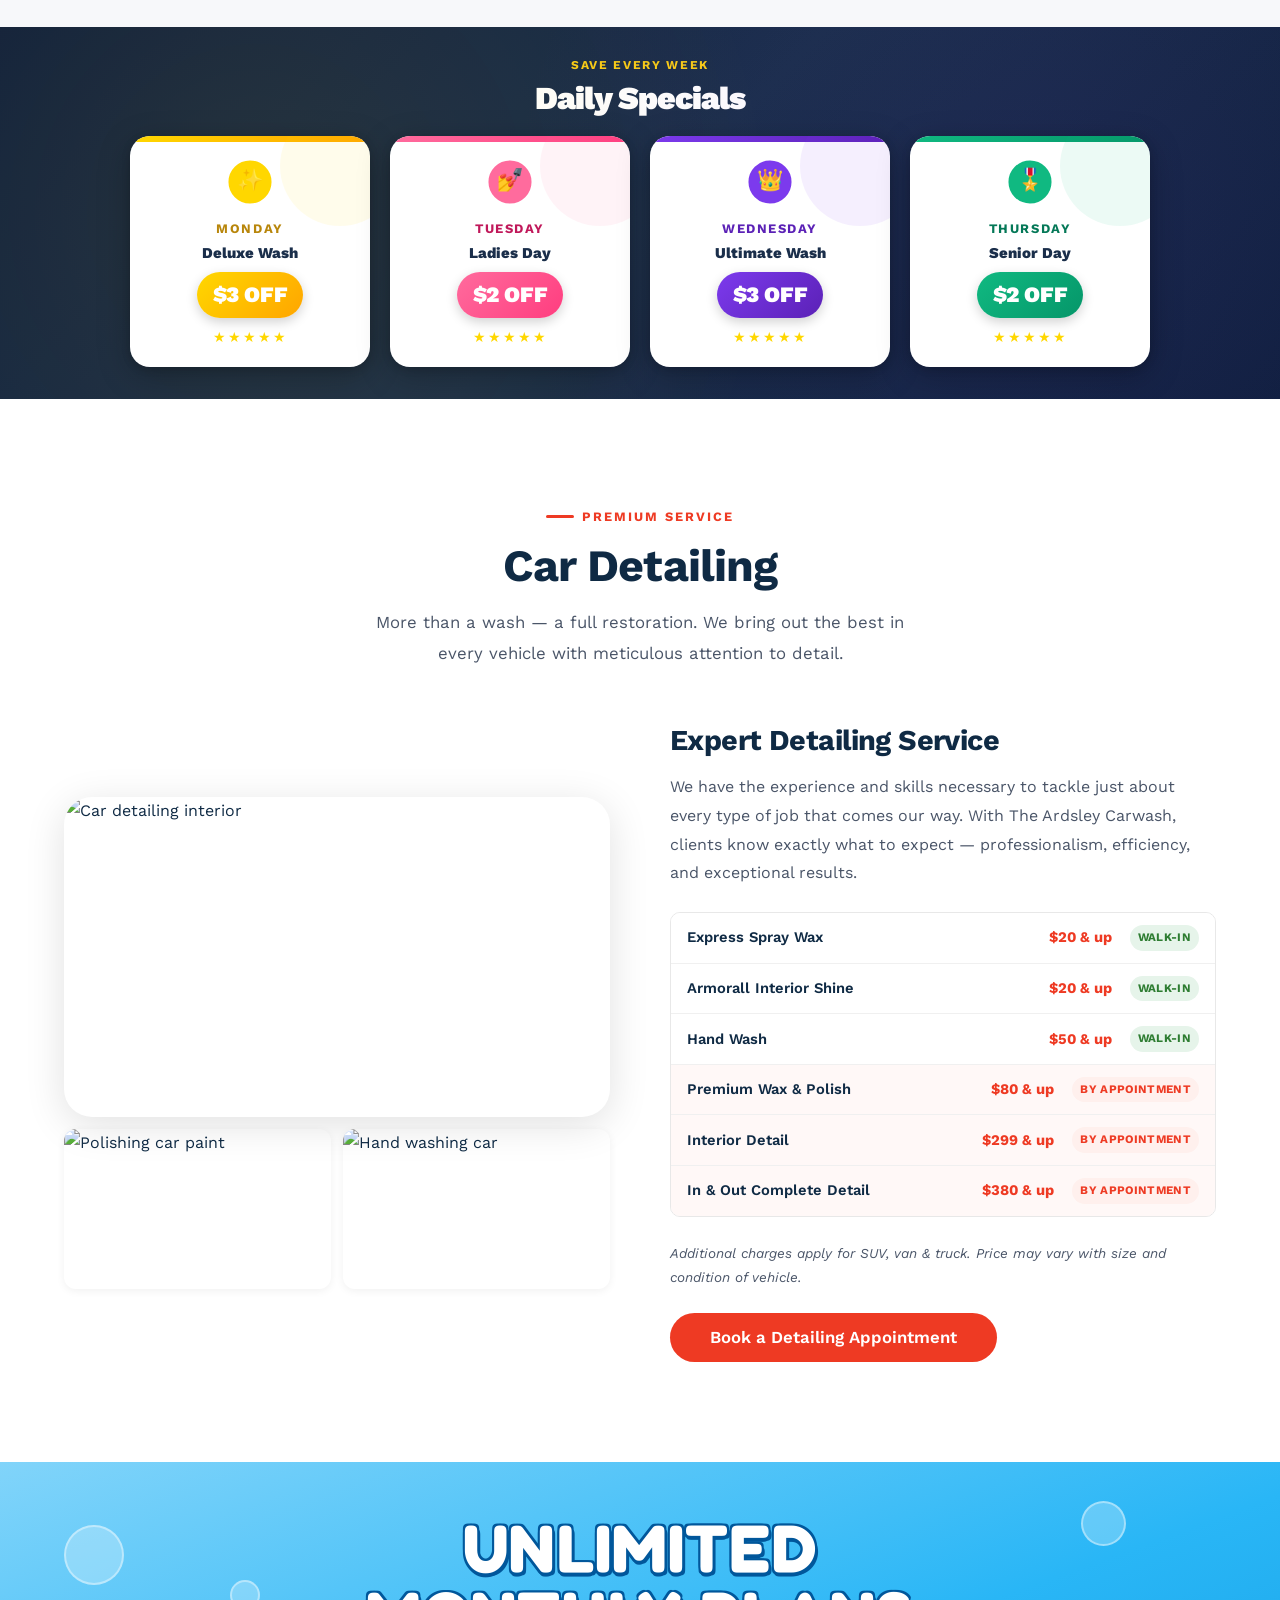
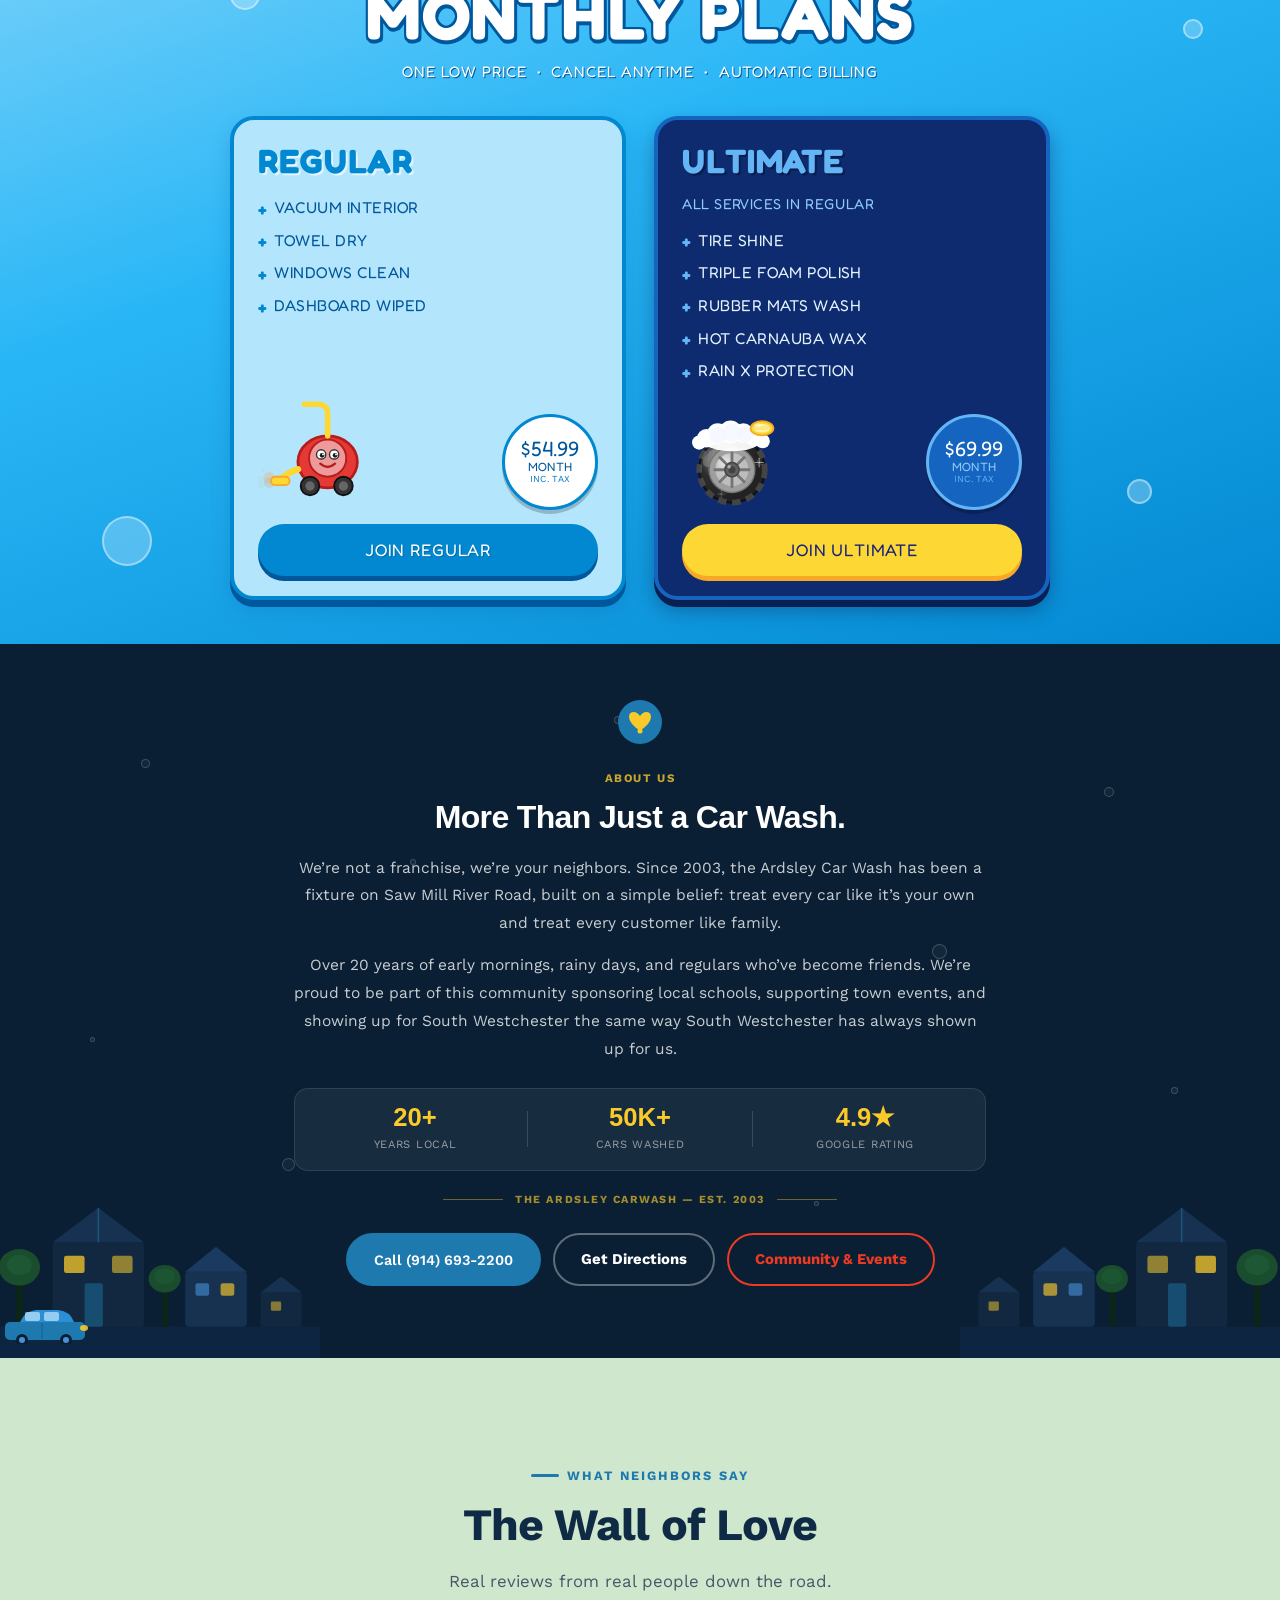
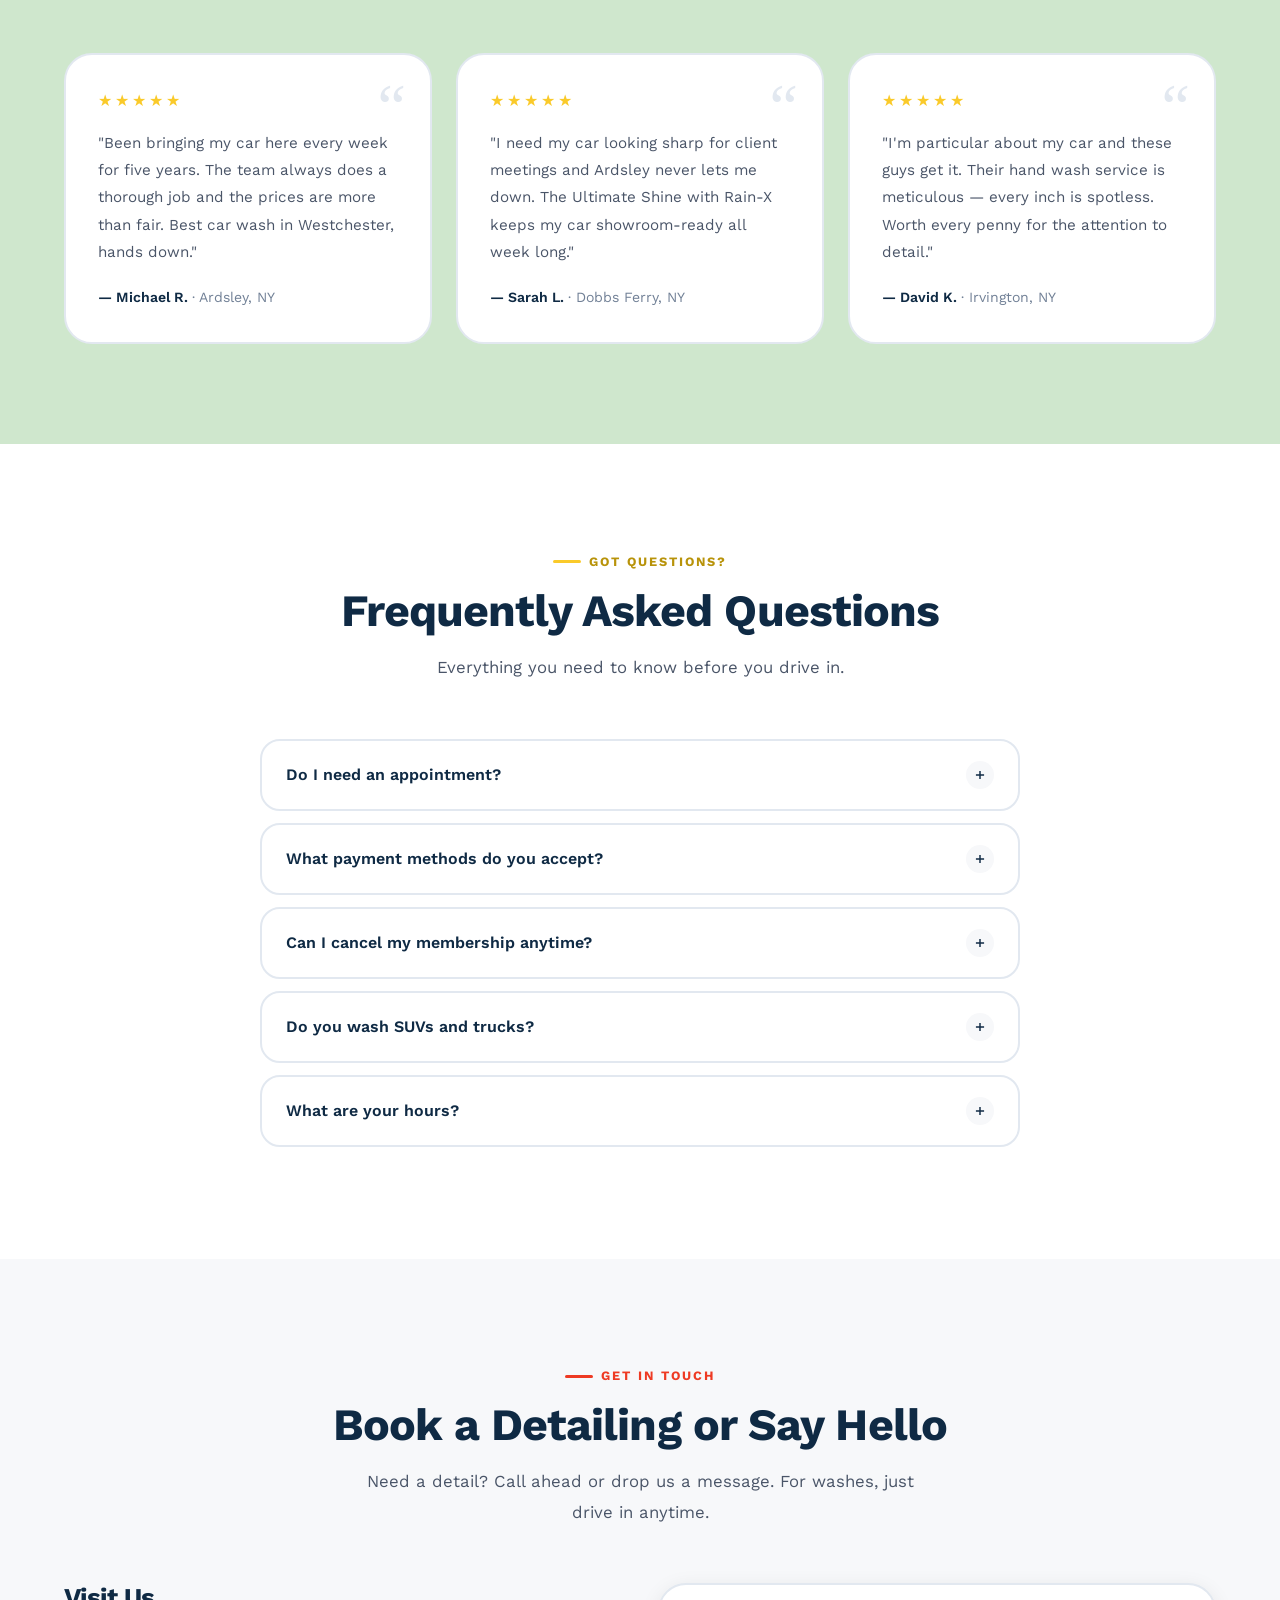
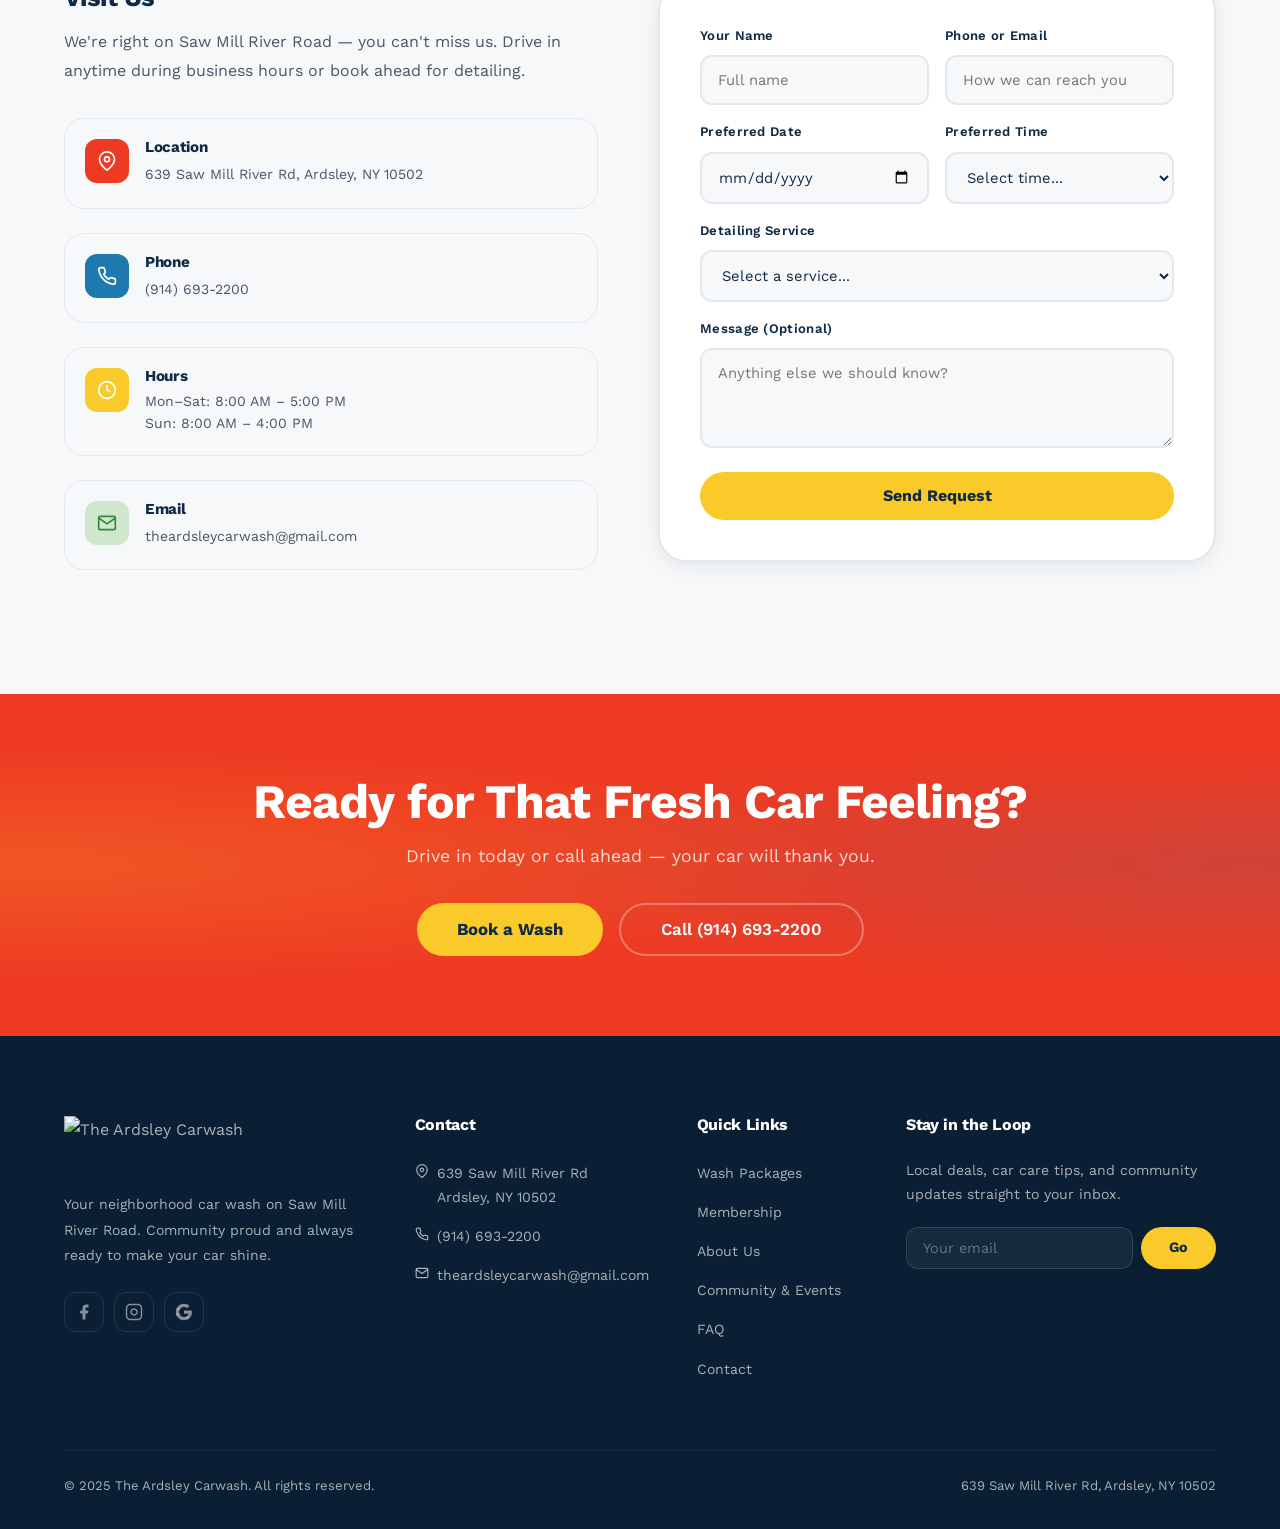
==== commit 90a35e0a: "Remove the "Local Shine. Always." phrase from the HTML Update the JS to run the rotation once throug" ====
--- a/index.html
+++ b/index.html
@@ -82,10 +82,9 @@
   <div class="container">
     <div class="hero-content">
       <h1 class="hero-headline" aria-live="polite">
-        <span class="hero-phrase" data-index="0">Your Neighborhood<br/>Car Wash.</span>
-        <span class="hero-phrase" data-index="1"><span class="highlight-yellow">Local Shine.</span><br/><span style="color:#fff">Always.</span></span>
-        <span class="hero-phrase" data-index="2">Proudly<br/><span class="highlight-red">Community-Driven.</span></span>
-        <span class="hero-phrase" data-index="3">Part of the Neighborhood<br/>for Over <span class="highlight-yellow">20 Years.</span></span>
+        <span class="hero-phrase" data-index="0">Your Neighborhood<br/><span class="highlight-yellow">Car Wash.</span></span>
+        <span class="hero-phrase" data-index="1">Proudly<br/><span class="highlight-red">Community-Driven.</span></span>
+        <span class="hero-phrase" data-index="2">Part of the Neighborhood<br/>for Over <span class="highlight-yellow">20 Years.</span></span>
       </h1>
       <p class="hero-sub">For over two decades, Ardsley Car Wash has been your neighborhood destination for dependable car care, local pride, and community connection.</p>
 <div class="hero-ctas">
@@ -1274,6 +1273,7 @@
   const HOLD     = 3200;   // ms each phrase stays visible
   const GAP      = 420;    // ms gap between exit and entry (overlay peeks through)
   let current    = 0;
+  let timer      = null;
 
   function show(index) {
     phrases[index].classList.add('phrase-active');
@@ -1294,12 +1294,16 @@
       overlay.classList.remove('overlay-reveal');
       show(next);
       current = next;
+      // Stop rotation once we've cycled back to "Your Neighborhood Car Wash."
+      if (next === 0) {
+        clearInterval(timer);
+      }
     }, GAP);
   }
 
   // Initialise first phrase immediately
   show(0);
-  setInterval(cycle, HOLD);
+  timer = setInterval(cycle, HOLD);
 })();
 </script>
 </body>
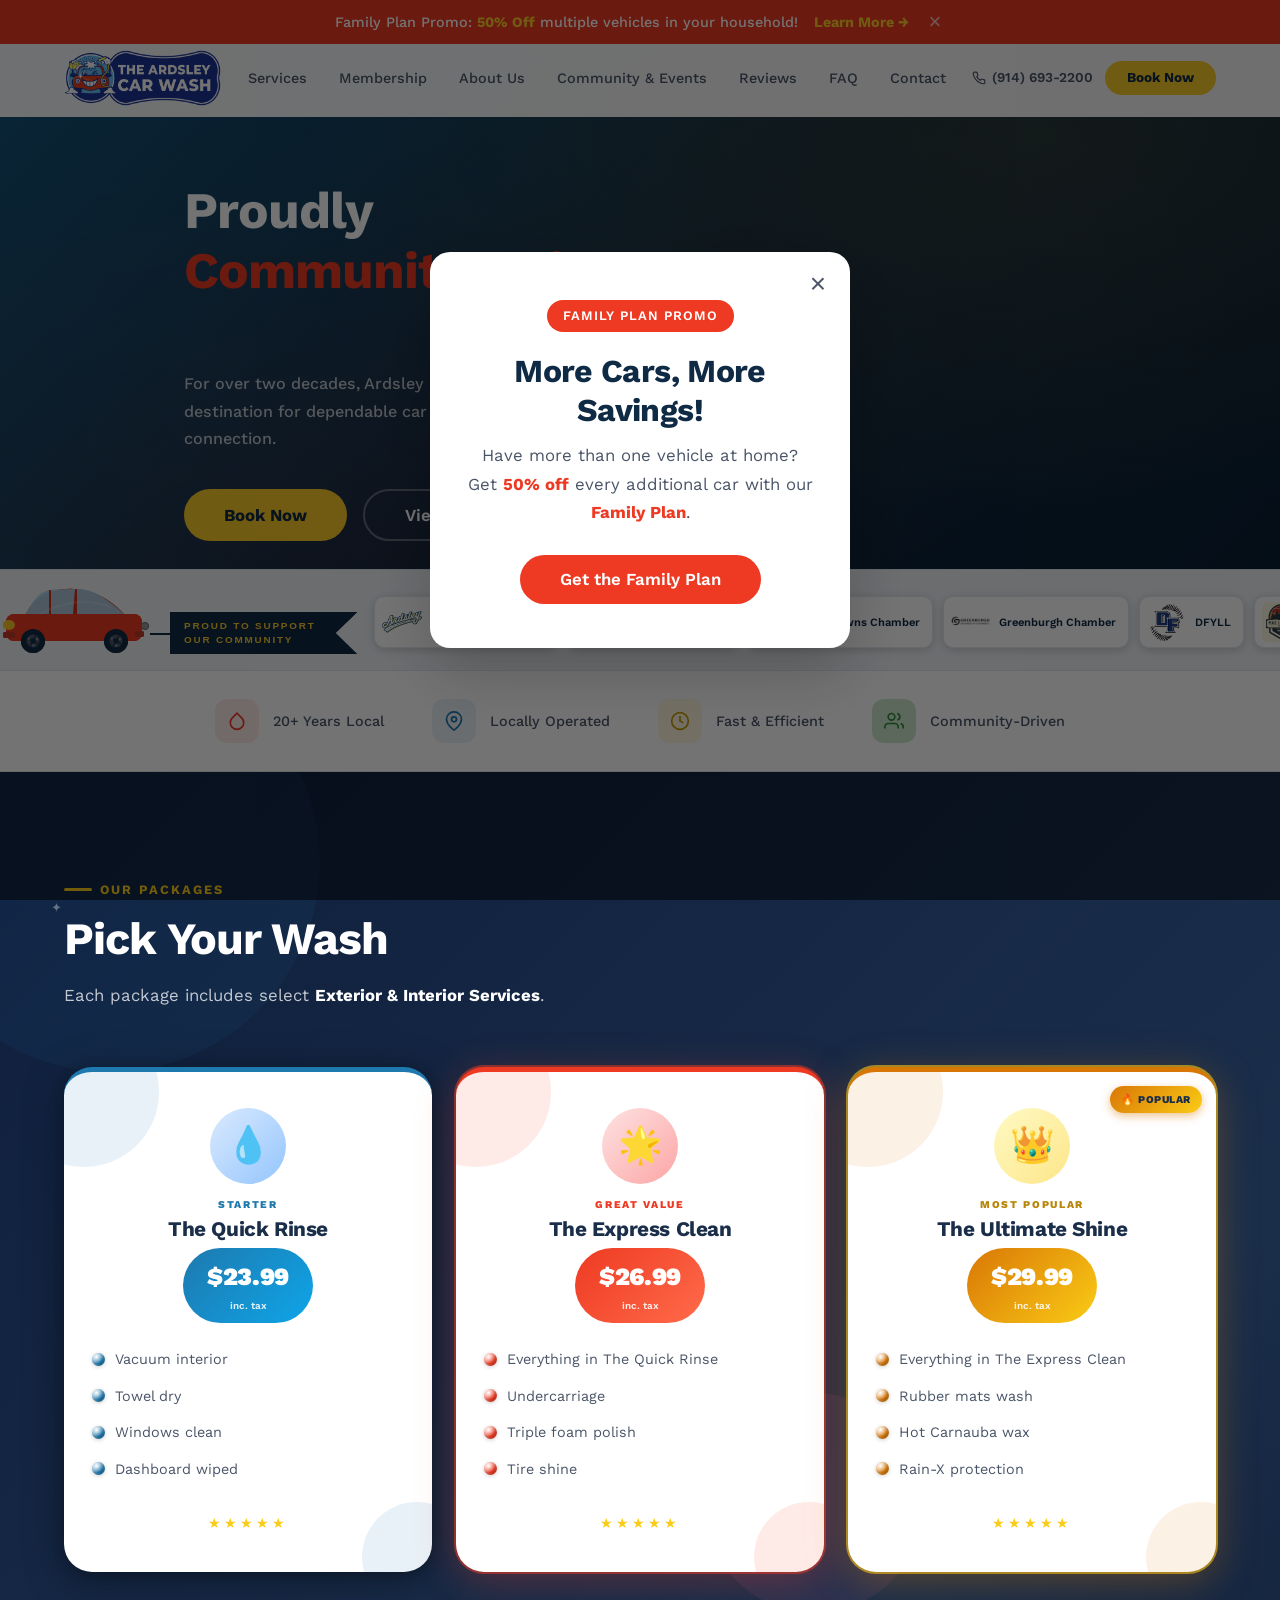
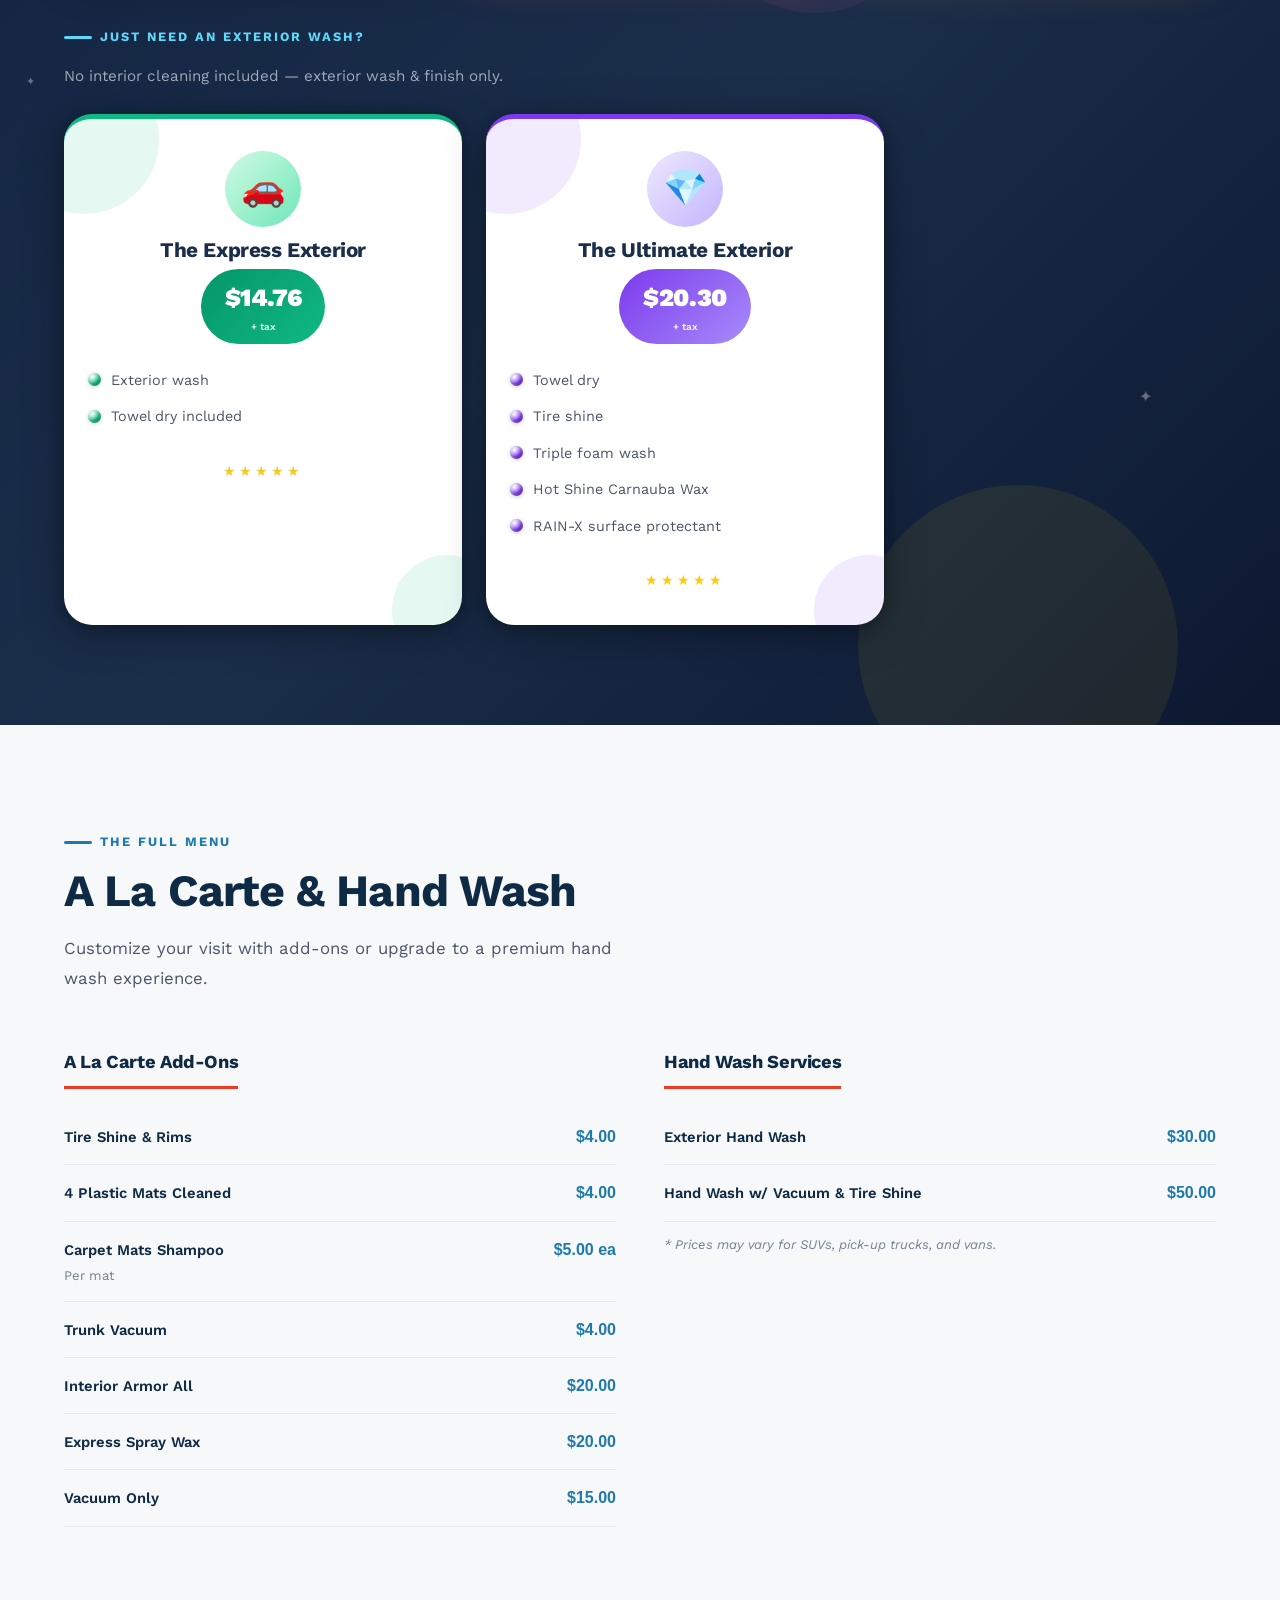
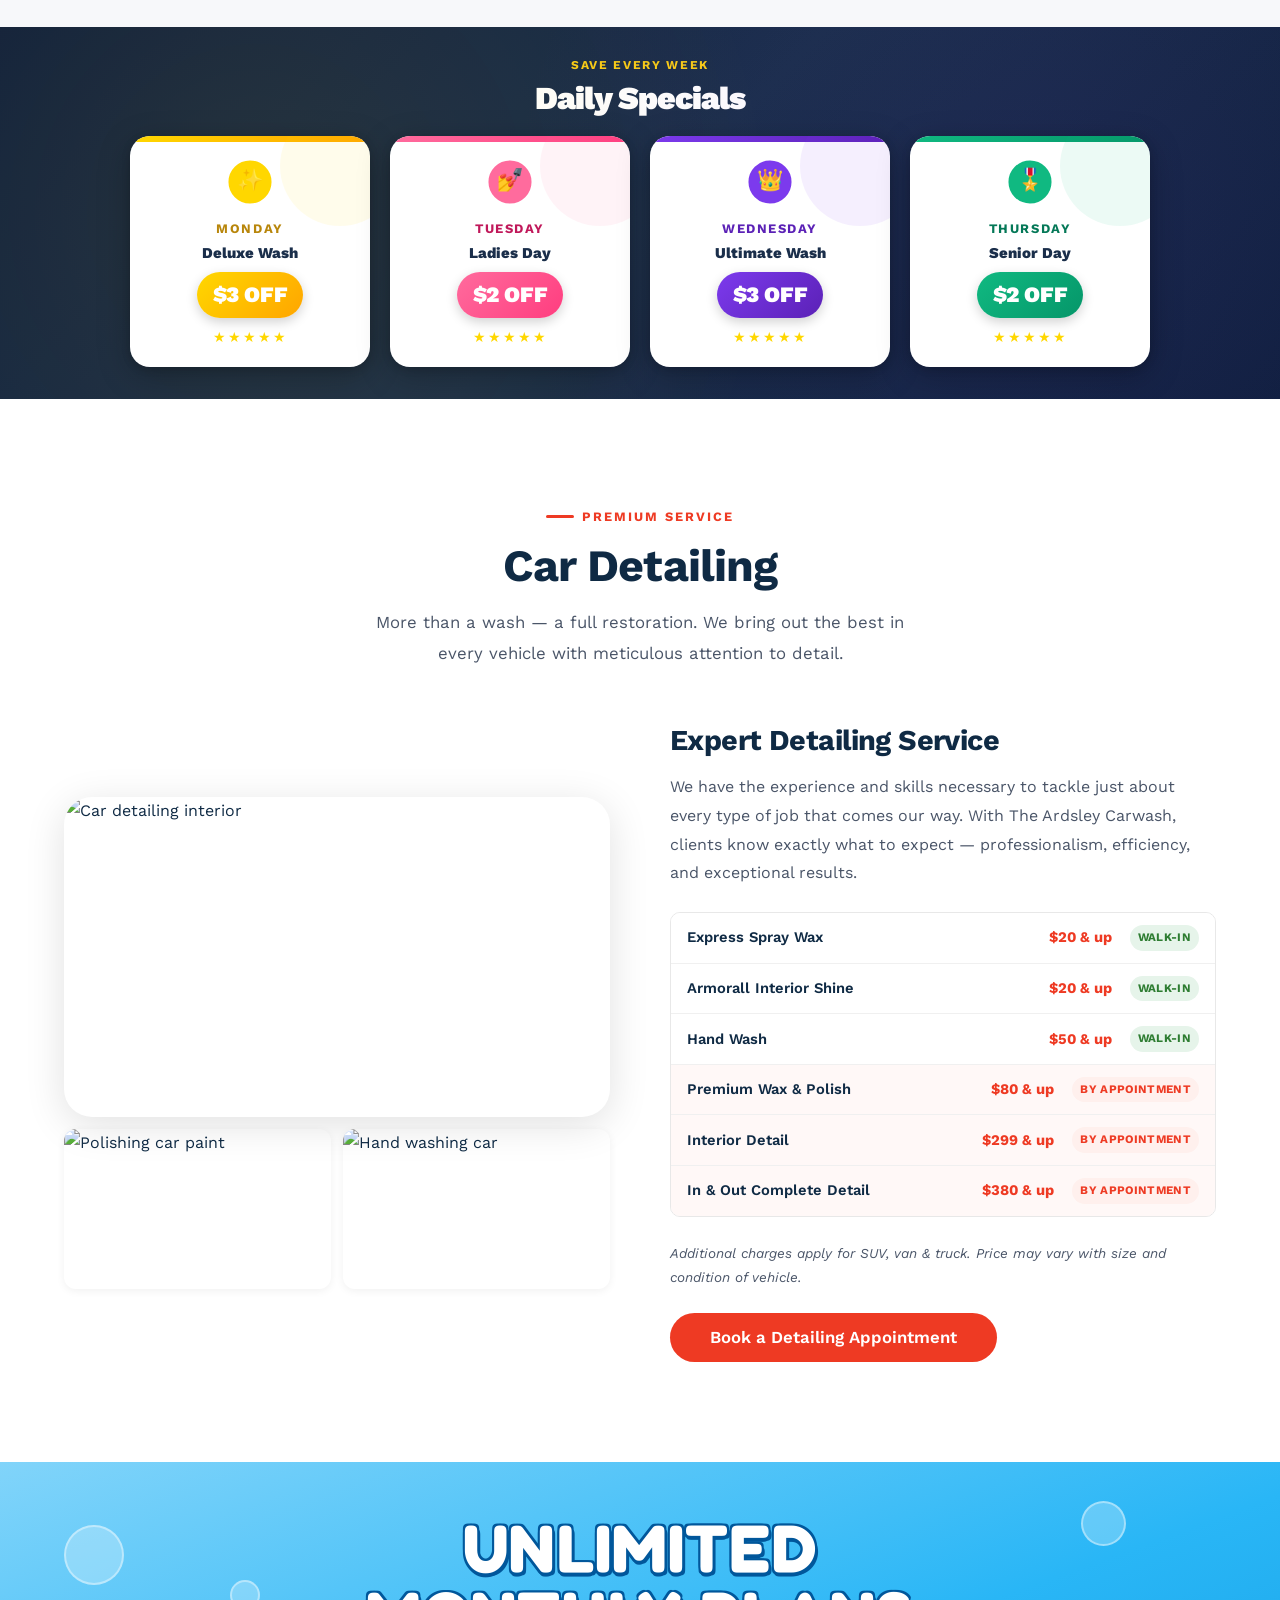
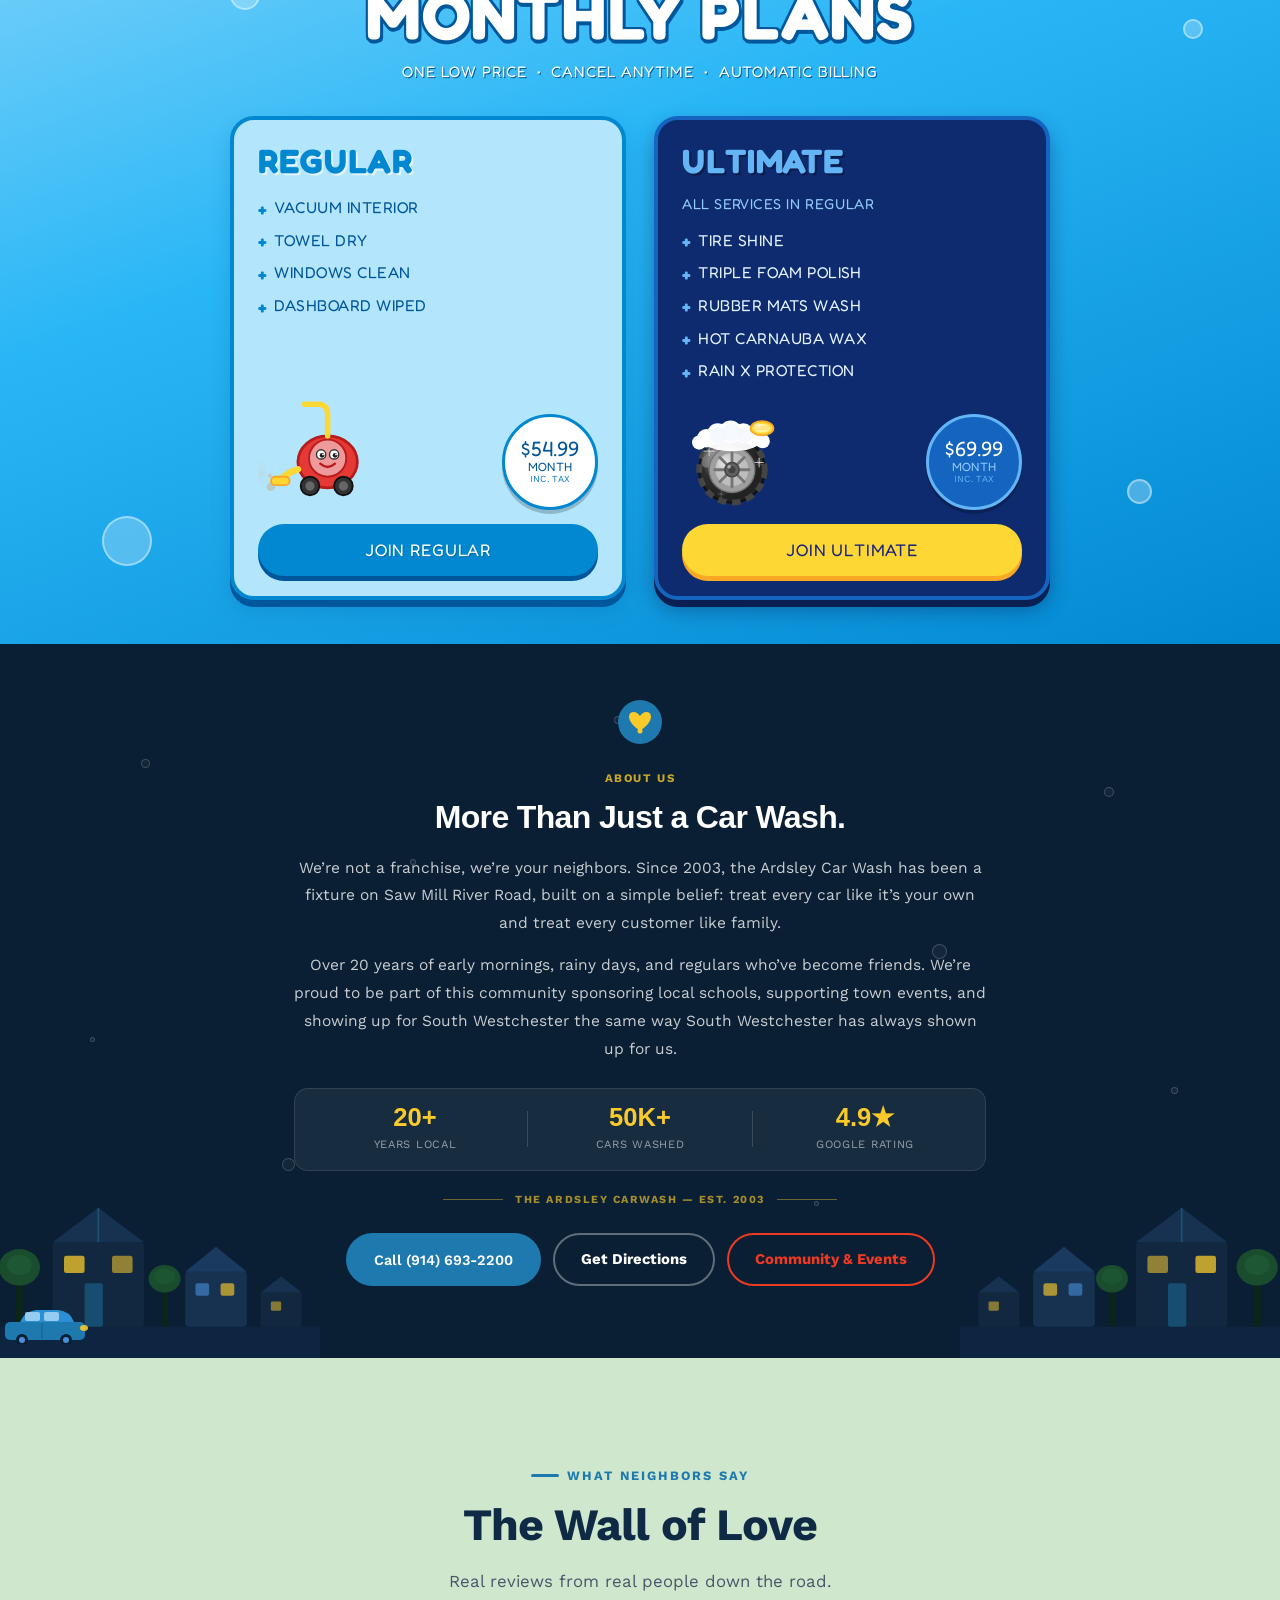
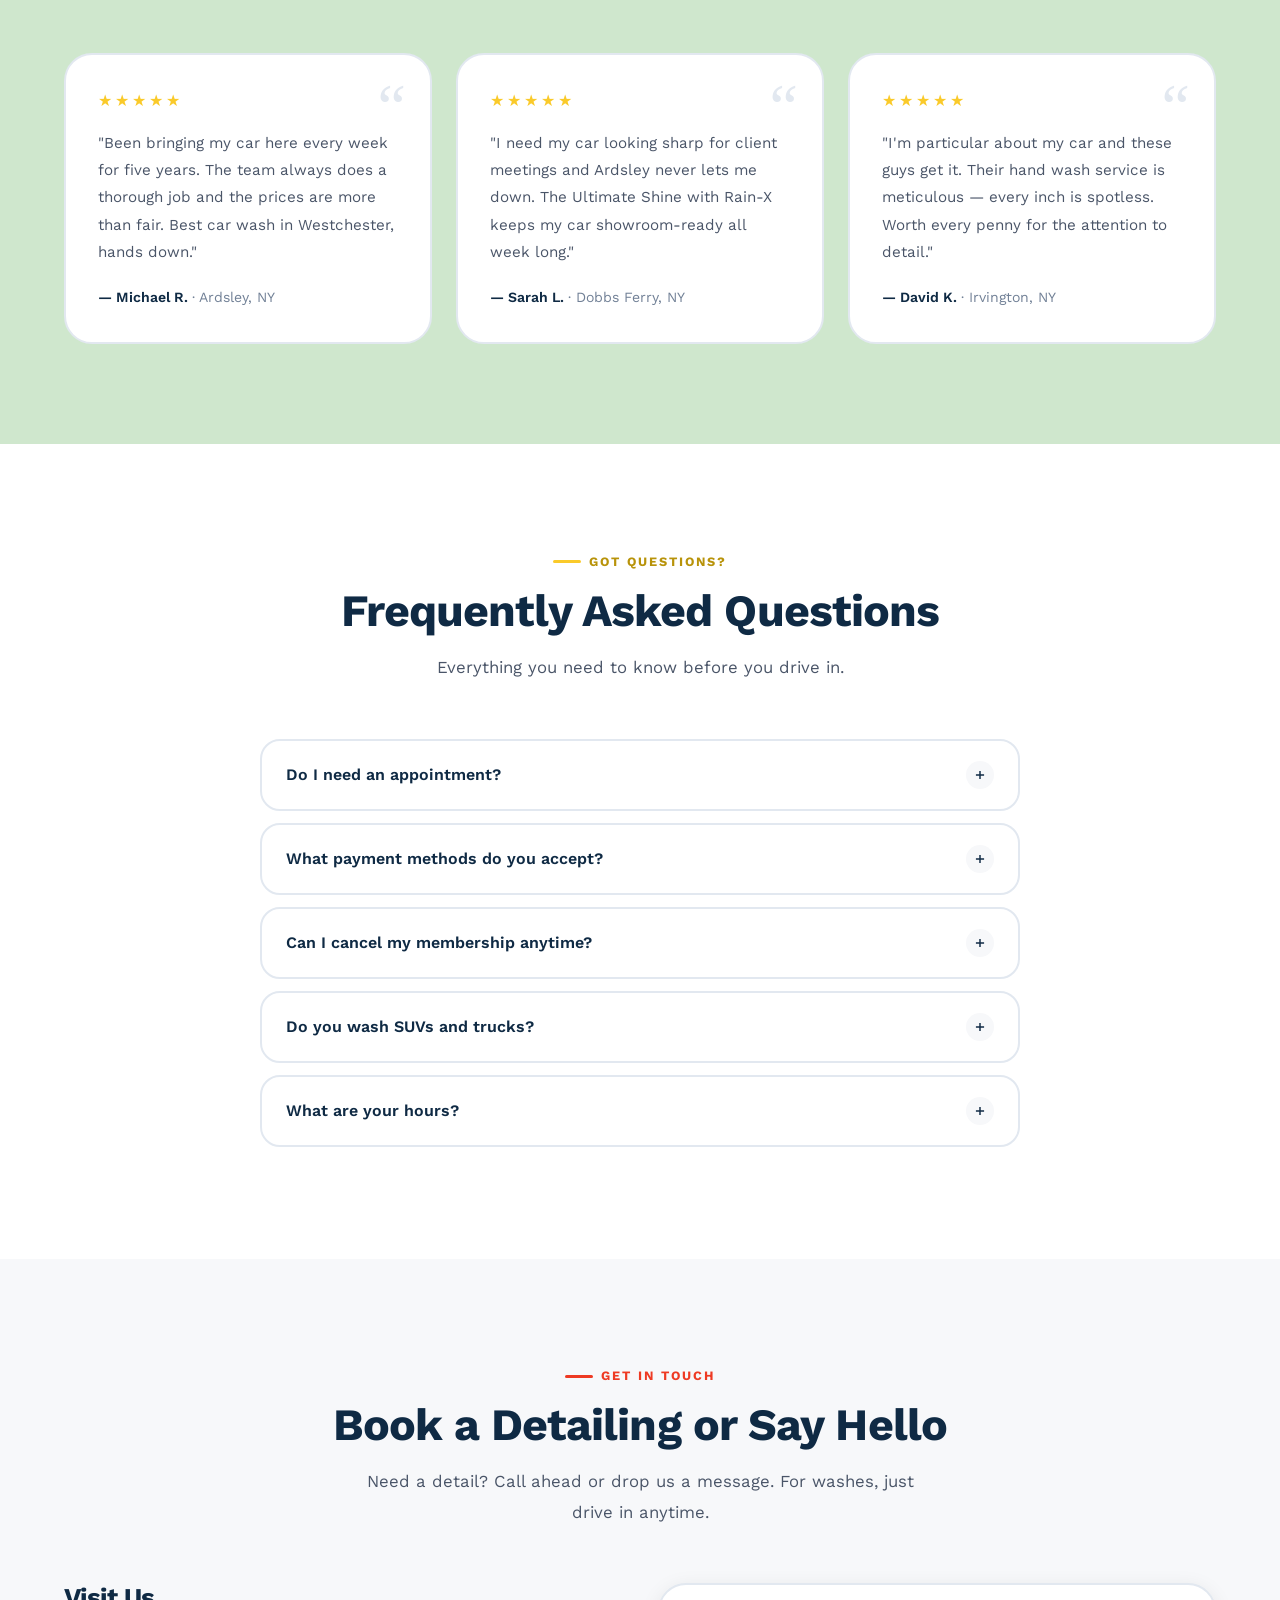
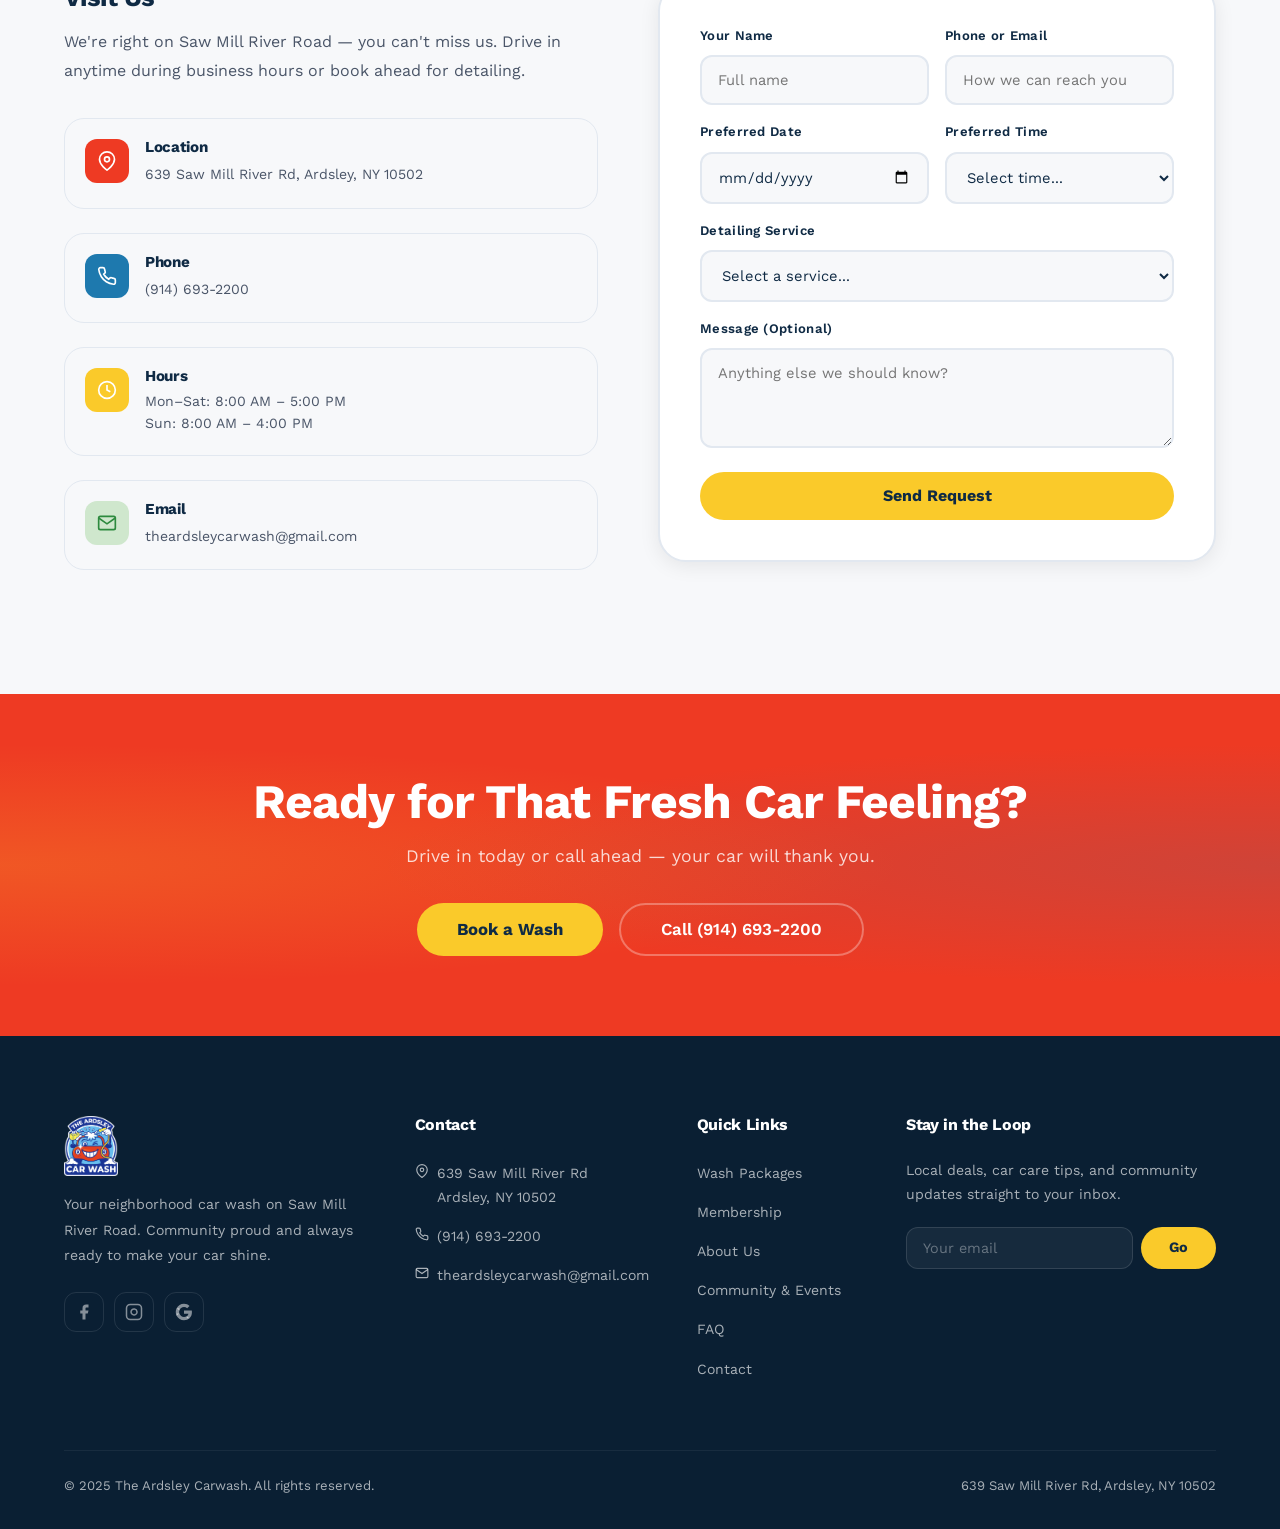
==== commit 1eacbf7d: "Updated logo" ====
--- a/index.html
+++ b/index.html
@@ -32,7 +32,7 @@
 <nav class="navbar" id="navbar">
   <div class="container">
     <a href="#home">
-      <img src="assets/logo-main.png" alt="The Ardsley Carwash" class="logo-img"/>
+      <img src="assets/ardsley-logo.png" alt="The Ardsley Carwash" class="logo-img"/>
     </a>
     <ul class="nav-links" id="navLinks">
       <li><a href="#services">Services</a></li>
@@ -1183,7 +1183,7 @@
   <div class="container">
     <div class="footer-grid">
       <div class="footer-brand">
-        <img src="assets/footer-logo.png" alt="The Ardsley Carwash" class="logo-img-footer"/>
+        <img src="assets/ardsley-logo-portrait.png" alt="The Ardsley Carwash" class="logo-img-footer"/>
         <p>Your neighborhood car wash on Saw Mill River Road. Community proud and always ready to make your car shine.</p>
         <div class="footer-social">
           <a href="#" aria-label="Facebook">
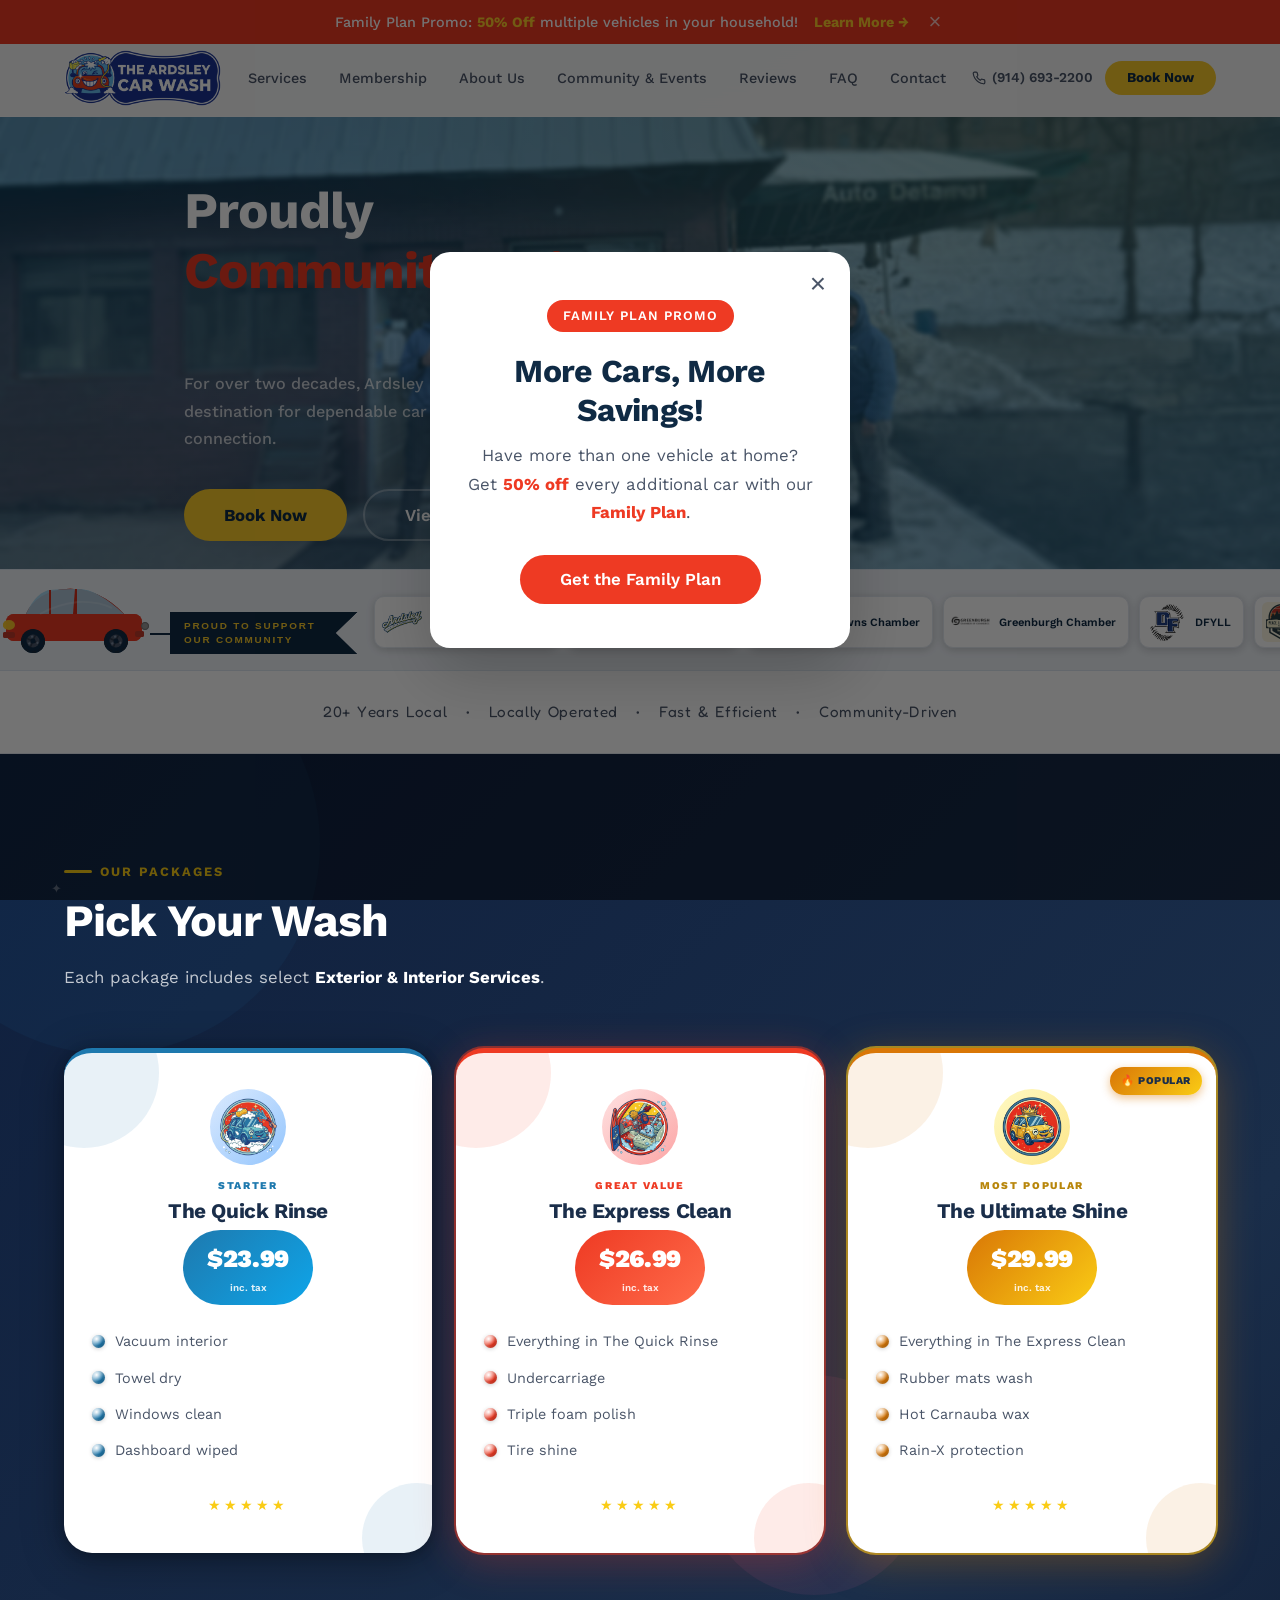
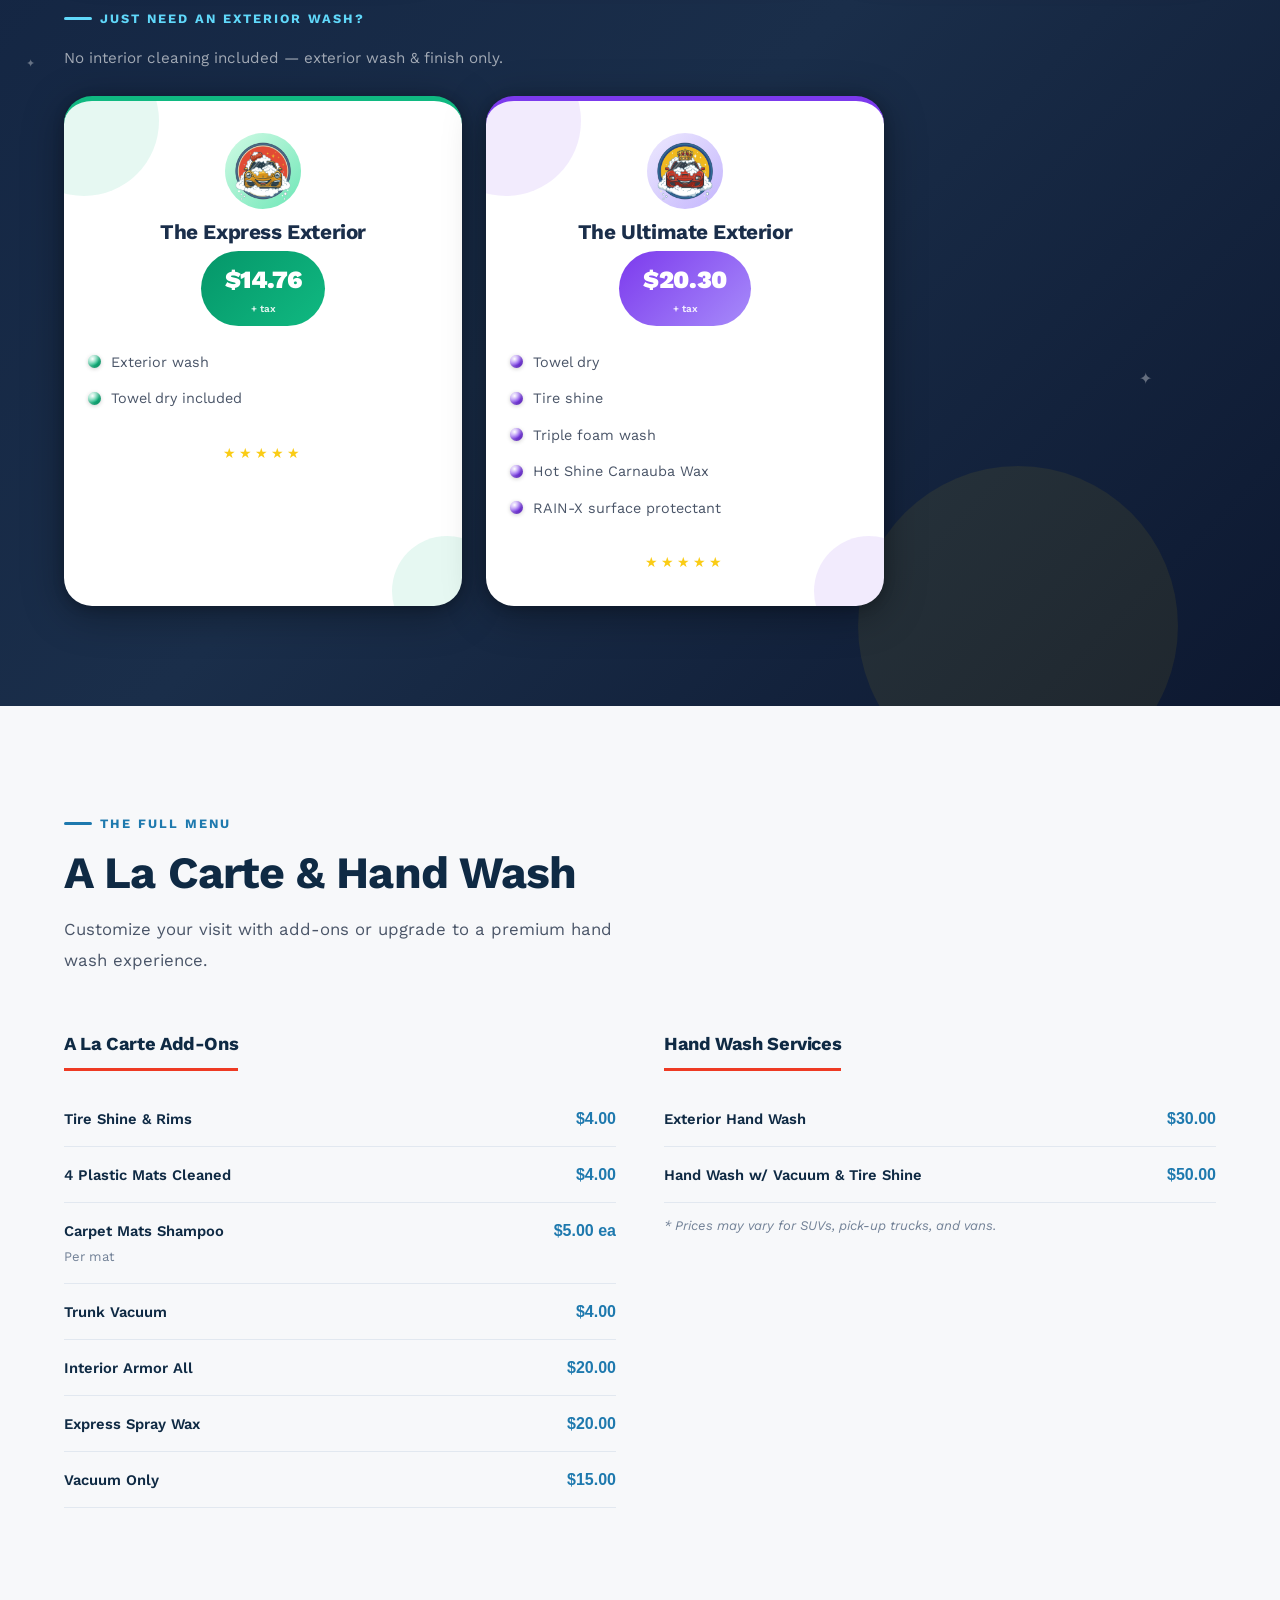
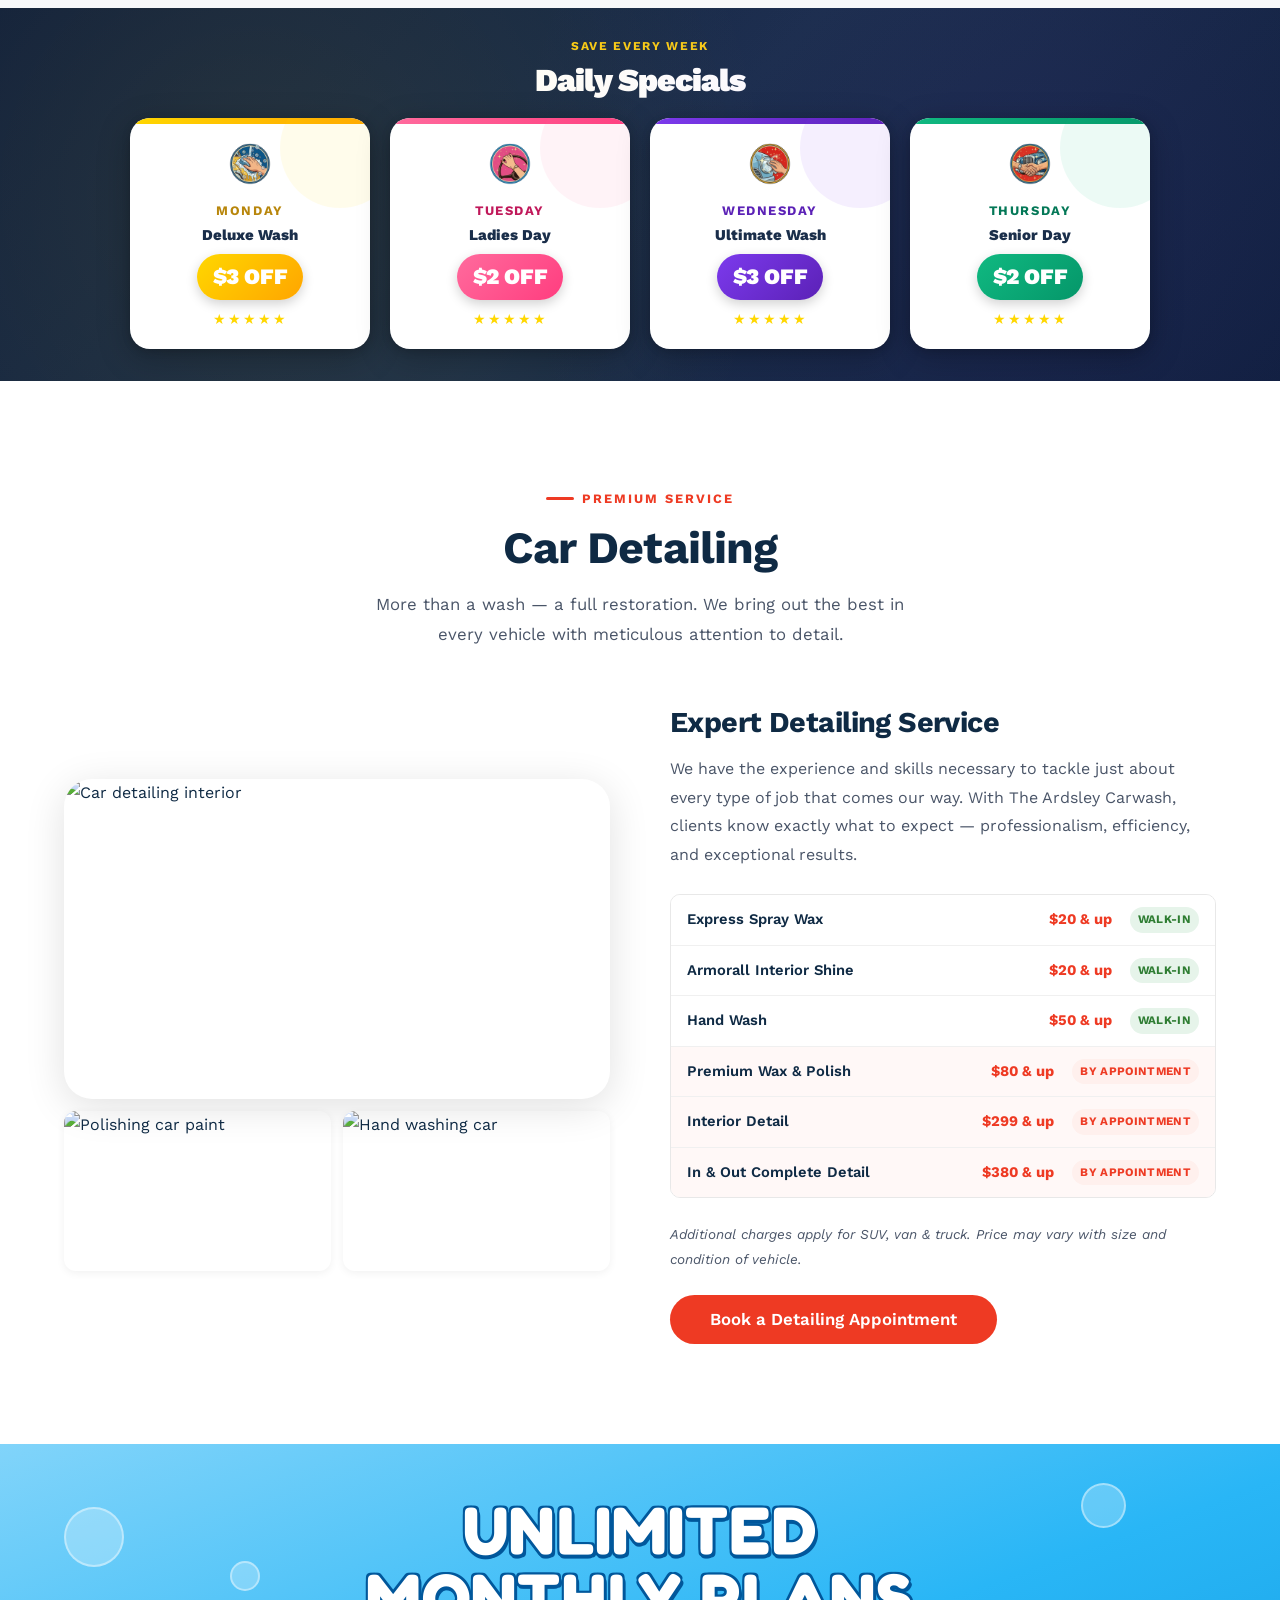
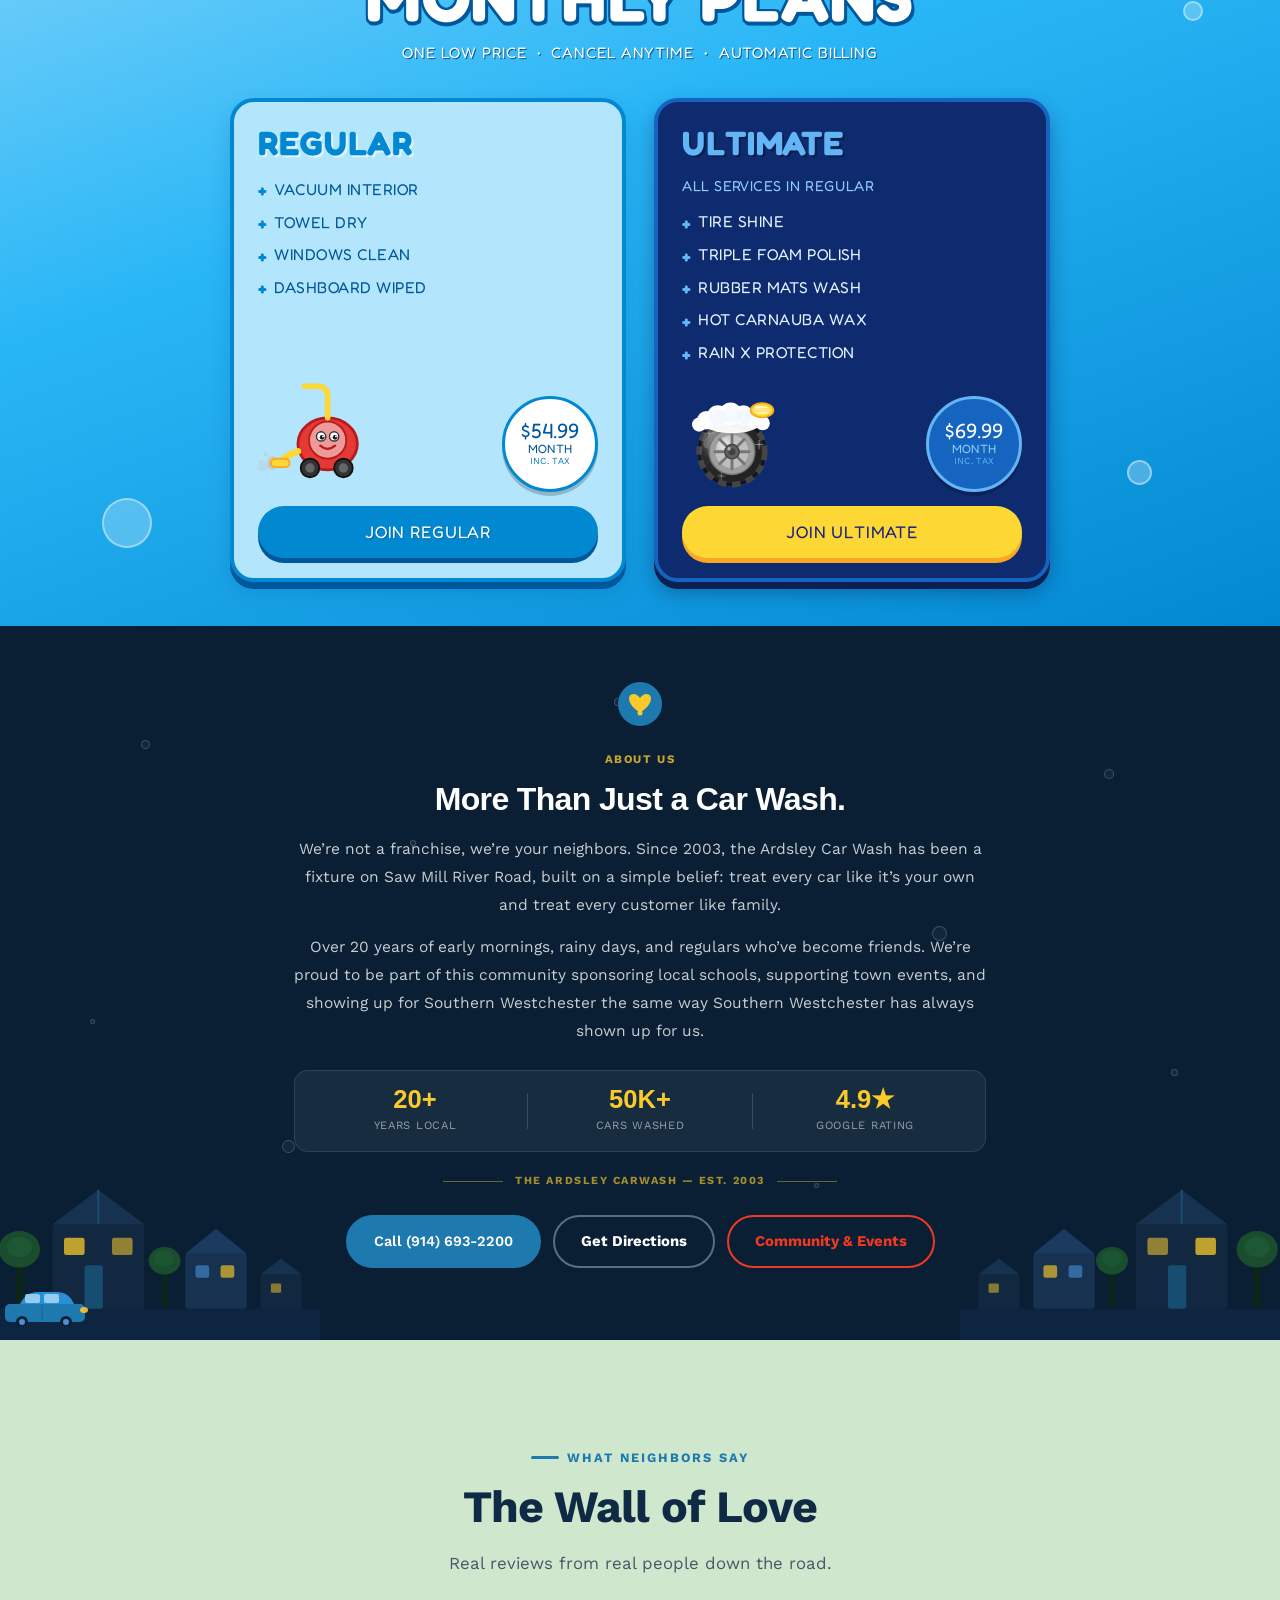
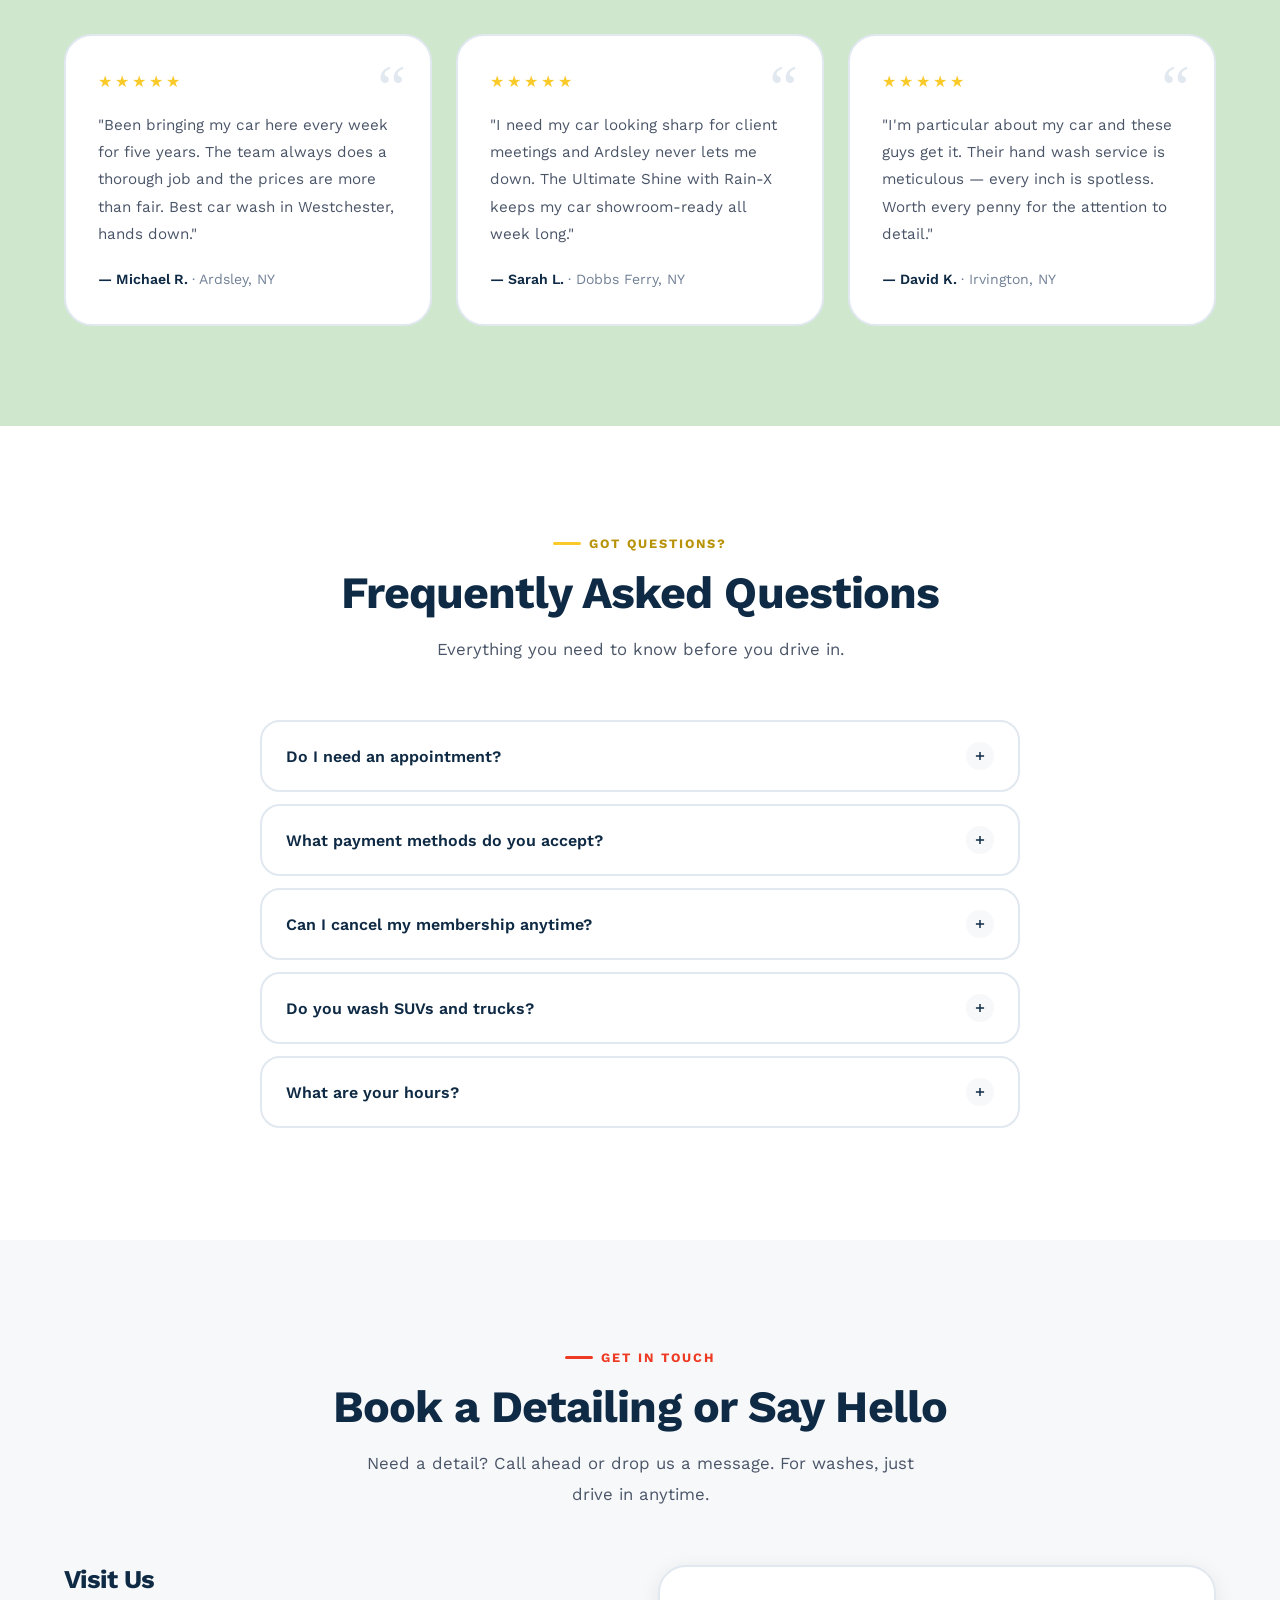
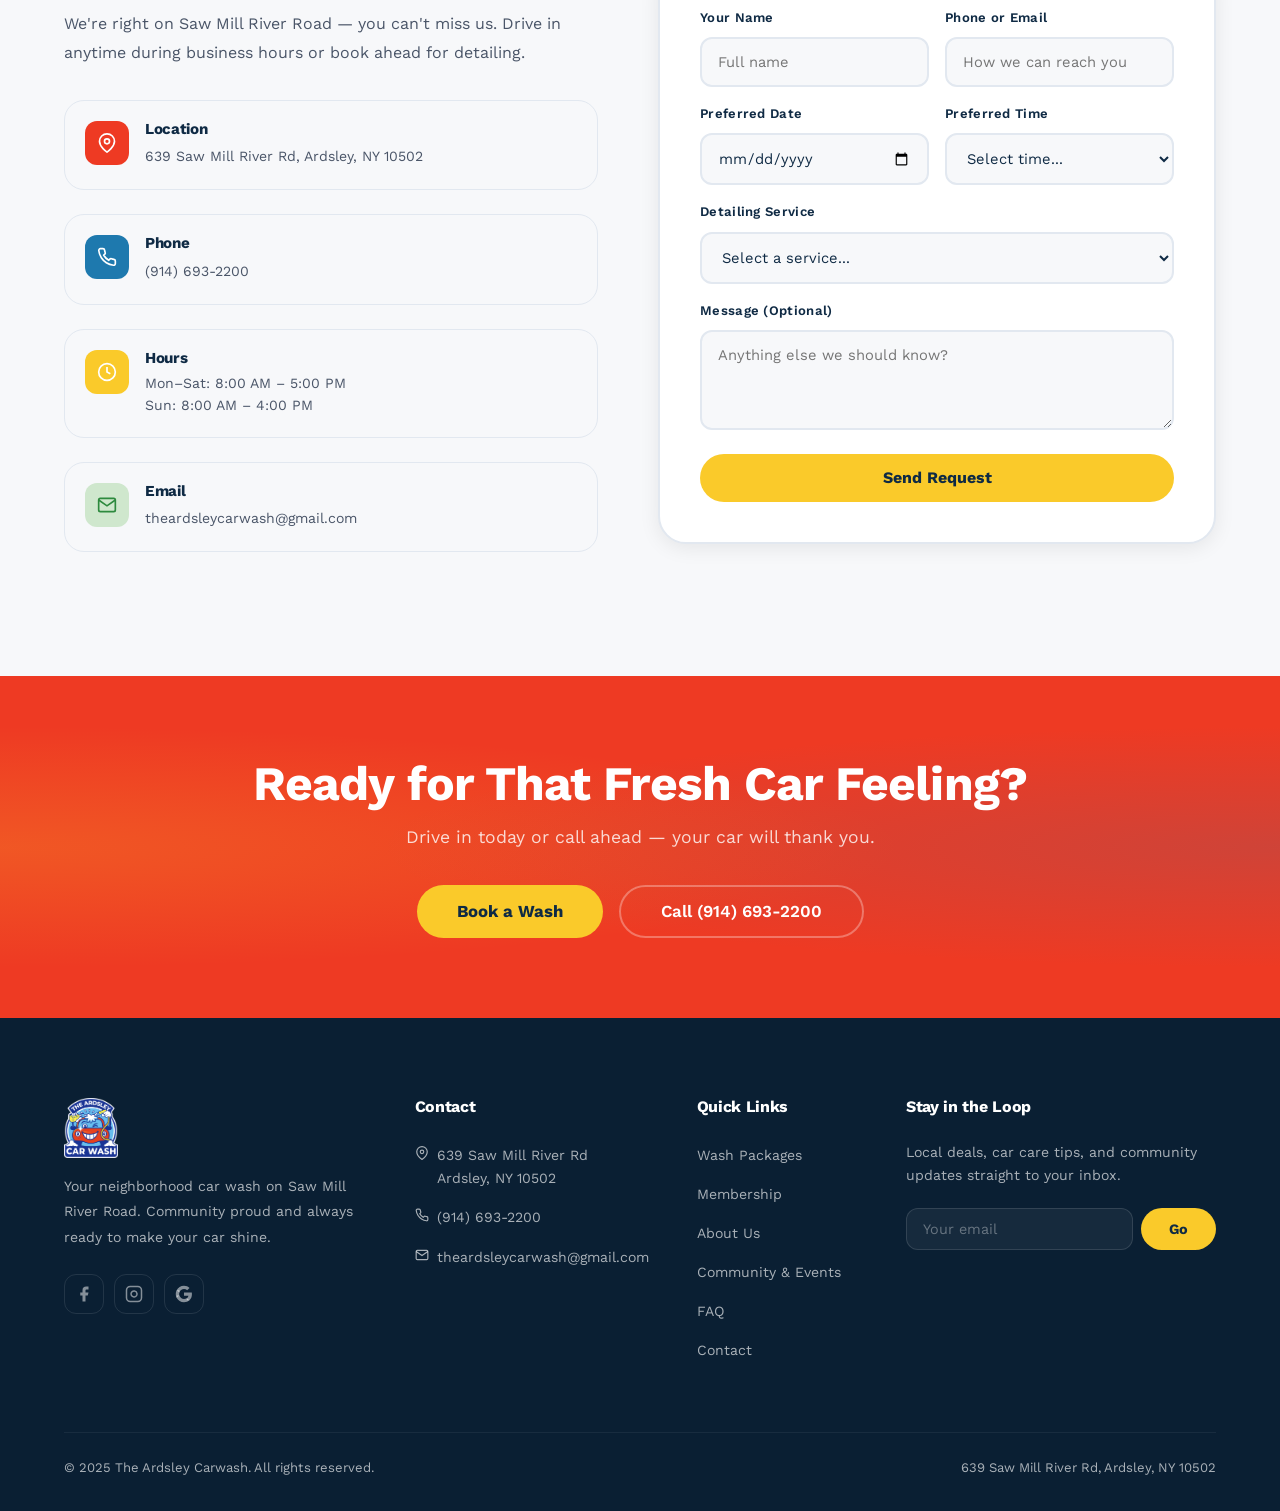
==== commit 4cbb97a9: "Replace icons" ====
--- a/index.html
+++ b/index.html
@@ -224,30 +224,7 @@
 <!-- ========== TRUST BAR ========== -->
 <div class="trust-bar">
   <div class="container">
-    <div class="trust-item">
-      <div class="trust-icon red">
-        <svg width="20" height="20" fill="none" stroke="currentColor" stroke-width="2" viewBox="0 0 24 24"><path d="M12 2.69l5.66 5.66a8 8 0 11-11.31 0z"/></svg>
-      </div>
-      20+ Years Local
-    </div>
-    <div class="trust-item">
-      <div class="trust-icon blue">
-        <svg width="20" height="20" fill="none" stroke="currentColor" stroke-width="2" viewBox="0 0 24 24"><path d="M21 10c0 7-9 13-9 13S3 17 3 10a9 9 0 0 1 18 0z"/><circle cx="12" cy="10" r="3"/></svg>
-      </div>
-      Locally Operated
-    </div>
-    <div class="trust-item">
-      <div class="trust-icon yellow">
-        <svg width="20" height="20" fill="none" stroke="currentColor" stroke-width="2" viewBox="0 0 24 24"><circle cx="12" cy="12" r="10"/><polyline points="12 6 12 12 16 14"/></svg>
-      </div>
-      Fast &amp; Efficient
-    </div>
-    <div class="trust-item">
-      <div class="trust-icon mint">
-        <svg width="20" height="20" fill="none" stroke="currentColor" stroke-width="2" viewBox="0 0 24 24"><path d="M17 21v-2a4 4 0 0 0-4-4H5a4 4 0 0 0-4 4v2"/><circle cx="9" cy="7" r="4"/><path d="M23 21v-2a4 4 0 0 0-3-3.87"/><path d="M16 3.13a4 4 0 0 1 0 7.75"/></svg>
-      </div>
-      Community-Driven
-    </div>
+    <p class="trust-bullets">20+ Years Local &nbsp;&nbsp;&bull;&nbsp;&nbsp; Locally Operated &nbsp;&nbsp;&bull;&nbsp;&nbsp; Fast &amp; Efficient &nbsp;&nbsp;&bull;&nbsp;&nbsp; Community-Driven</p>
   </div>
 </div>
 
@@ -279,7 +256,7 @@
         <div class="pkg-card-bubble pkg-bubble-tl"></div>
         <div class="pkg-card-bubble pkg-bubble-br"></div>
         <div class="pkg-emoji-wrap pkg-emoji-blue">
-          <span>💧</span>
+          <img src="assets/icons/1/Quick Rinse.png" alt="Quick Rinse icon">
         </div>
         <div class="pkg-tier-label pkg-tier-blue">Starter</div>
         <h3>The Quick Rinse</h3>
@@ -298,7 +275,7 @@
         <div class="pkg-card-bubble pkg-bubble-tl"></div>
         <div class="pkg-card-bubble pkg-bubble-br"></div>
         <div class="pkg-emoji-wrap pkg-emoji-red">
-          <span>🌟</span>
+          <img src="assets/icons/1/Express Clean.png" alt="Express Clean icon">
         </div>
         <div class="pkg-tier-label pkg-tier-red">Great Value</div>
         <h3>The Express Clean</h3>
@@ -318,7 +295,7 @@
         <div class="pkg-card-bubble pkg-bubble-br"></div>
         <div class="pkg-popular-badge pkg-popular-gold">🔥 Popular</div>
         <div class="pkg-emoji-wrap pkg-emoji-gold">
-          <span>👑</span>
+          <img src="assets/icons/1/Ultimate Shine.png" alt="Ultimate Shine icon">
         </div>
         <div class="pkg-tier-label pkg-tier-gold">Most Popular</div>
         <h3>The Ultimate Shine</h3>
@@ -344,7 +321,7 @@
           <div class="pkg-card-bubble pkg-bubble-tl"></div>
           <div class="pkg-card-bubble pkg-bubble-br"></div>
           <div class="pkg-emoji-wrap pkg-emoji-mint">
-            <span>🚗</span>
+            <img src="assets/icons/2/Express Exterior.png" alt="Express Exterior icon">
           </div>
           <h3>The Express Exterior</h3>
           <div class="pkg-price-badge pkg-price-mint">$14.76 <small>+ tax</small></div>
@@ -358,7 +335,7 @@
           <div class="pkg-card-bubble pkg-bubble-tl"></div>
           <div class="pkg-card-bubble pkg-bubble-br"></div>
           <div class="pkg-emoji-wrap pkg-emoji-purple">
-            <span>💎</span>
+            <img src="assets/icons/2/Ultimate Exterior.png" alt="Ultimate Exterior icon">
           </div>
           <h3>The Ultimate Exterior</h3>
           <div class="pkg-price-badge pkg-price-purple">$20.30 <small>+ tax</small></div>
@@ -452,10 +429,7 @@
     <div class="promo-card promo-card--monday">
       <div class="promo-card-bubble"></div>
       <div class="promo-card-icon">
-        <svg viewBox="0 0 64 64" fill="none" xmlns="http://www.w3.org/2000/svg">
-          <circle cx="32" cy="32" r="28" fill="#FFD700" stroke="#fff" stroke-width="3"/>
-          <text x="32" y="38" text-anchor="middle" font-size="26" font-family="Arial Black,sans-serif" fill="#1a2e4a">✨</text>
-        </svg>
+        <img src="assets/icons/3/Deluxe Wash.png" alt="Deluxe Wash icon">
       </div>
       <div class="promo-card-day">Monday</div>
       <div class="promo-card-wash">Deluxe Wash</div>
@@ -467,10 +441,7 @@
     <div class="promo-card promo-card--tuesday">
       <div class="promo-card-bubble"></div>
       <div class="promo-card-icon">
-        <svg viewBox="0 0 64 64" fill="none" xmlns="http://www.w3.org/2000/svg">
-          <circle cx="32" cy="32" r="28" fill="#FF6B9D" stroke="#fff" stroke-width="3"/>
-          <text x="32" y="38" text-anchor="middle" font-size="26" font-family="Arial Black,sans-serif" fill="#fff">💅</text>
-        </svg>
+        <img src="assets/icons/3/Ladies Day.png" alt="Ladies Day icon">
       </div>
       <div class="promo-card-day">Tuesday</div>
       <div class="promo-card-wash">Ladies Day</div>
@@ -482,10 +453,7 @@
     <div class="promo-card promo-card--wednesday">
       <div class="promo-card-bubble"></div>
       <div class="promo-card-icon">
-        <svg viewBox="0 0 64 64" fill="none" xmlns="http://www.w3.org/2000/svg">
-          <circle cx="32" cy="32" r="28" fill="#7C3AED" stroke="#fff" stroke-width="3"/>
-          <text x="32" y="38" text-anchor="middle" font-size="26" font-family="Arial Black,sans-serif" fill="#fff">👑</text>
-        </svg>
+        <img src="assets/icons/3/Ultimate Wash.png" alt="Ultimate Wash icon">
       </div>
       <div class="promo-card-day">Wednesday</div>
       <div class="promo-card-wash">Ultimate Wash</div>
@@ -497,10 +465,7 @@
     <div class="promo-card promo-card--thursday">
       <div class="promo-card-bubble"></div>
       <div class="promo-card-icon">
-        <svg viewBox="0 0 64 64" fill="none" xmlns="http://www.w3.org/2000/svg">
-          <circle cx="32" cy="32" r="28" fill="#10B981" stroke="#fff" stroke-width="3"/>
-          <text x="32" y="38" text-anchor="middle" font-size="26" font-family="Arial Black,sans-serif" fill="#fff">🎖️</text>
-        </svg>
+        <img src="assets/icons/3/Senior Day.png" alt="Senior Day icon">
       </div>
       <div class="promo-card-day">Thursday</div>
       <div class="promo-card-wash">Senior Day</div>
@@ -921,7 +886,7 @@
       <p class="sb-label">About Us</p>
       <h2 class="sb-heading">More Than Just a Car Wash.</h2>
       <p class="sb-body">We&rsquo;re not a franchise, we&rsquo;re your neighbors. Since 2003, the Ardsley Car Wash has been a fixture on Saw Mill River Road, built on a simple belief: treat every car like it&rsquo;s your own and treat every customer like family.</p>
-      <p class="sb-body">Over 20 years of early mornings, rainy days, and regulars who&rsquo;ve become friends. We&rsquo;re proud to be part of this community sponsoring local schools, supporting town events, and showing up for South Westchester the same way South Westchester has always shown up for us.</p>
+      <p class="sb-body">Over 20 years of early mornings, rainy days, and regulars who&rsquo;ve become friends. We&rsquo;re proud to be part of this community sponsoring local schools, supporting town events, and showing up for Southern Westchester the same way Southern Westchester has always shown up for us.</p>
       <div class="sb-stats">
         <div class="sb-stat"><span class="sb-stat-num">20+</span><span class="sb-stat-lbl">Years Local</span></div>
         <div class="sb-stat-divider"></div>
--- a/css/style.css
+++ b/css/style.css
@@ -412,9 +412,9 @@
   --hero-overlay-opacity: how strong the color overlay is
 */
 :root {
-  --hero-img-opacity: 0.72;
+  --hero-img-opacity: 1;
   --hero-overlay-color: 30, 121, 174;   /* = var(--blue) in RGB */
-  --hero-overlay-opacity: 0.62;
+  --hero-overlay-opacity: 0;
 }
 
 .hero {
@@ -443,12 +443,7 @@
 .hero-bg-overlay {
   position: absolute;
   inset: 0;
-  background: linear-gradient(
-    135deg,
-    rgba(var(--hero-overlay-color), var(--hero-overlay-opacity)) 0%,
-    rgba(15, 42, 68, 0.58) 50%,
-    rgba(10, 31, 51, 0.78) 100%
-  );
+  background: none;
   z-index: 1;
 }
 
@@ -651,12 +646,15 @@
 }
 
 @media (max-width: 640px) {
-  .hero { min-height: 0; }
-  .hero .container { padding-top: 110px; padding-left: 20px; padding-right: 20px; padding-bottom: 44px; }
+  .hero { min-height: 0; overflow: visible; }
+  .hero .container { text-align: center; padding-top: 110px; padding-left: 20px; padding-right: 20px; padding-bottom: 100px; }
+  .hero-content { animation-name: fadeInUp; }
+  .hero-sub, .hero-body { margin-left: auto; margin-right: auto; }
+  .hero-phrase { left: 0; right: 0; text-align: center; }
   .hero h1 { font-size: clamp(1.8rem, 5.5vw, 2.3rem); line-height: 1.22; margin-bottom: 14px; }
-  .hero-sub { font-size: 0.88rem; line-height: 1.6; margin-bottom: 14px; }
-  .hero-ctas { gap: 10px; }
-  .hero-ctas .btn { width: 100%; text-align: center; }
+  .hero-sub { font-size: 0.78rem; line-height: 1.5; margin-bottom: 14px; }
+  .hero-ctas { justify-content: center; gap: 8px; flex-wrap: nowrap; }
+  .hero-ctas .btn { width: auto; flex: 1; text-align: center; font-size: 0.82rem; padding: 10px 14px; }
 }
 
 @media (max-width: 380px) {
@@ -795,8 +793,15 @@
   color: var(--navy);
 }
 
+@keyframes hp-drive-mobile {
+  from { transform: translateX(50vw); }
+  to   { transform: translateX(-100%); }
+}
+
 @media (max-width: 640px) {
   .hp-track { height: 80px; }
+  .hp-scene--2 { display: none; }
+  .hp-scene { animation-name: hp-drive-mobile; }
   .hp-car svg { width: 110px; height: 53px; }
   .hp-banner { padding: 6px 24px 6px 9px; }
   .hp-banner span { font-size: 0.52rem; letter-spacing: 1.5px; }
@@ -819,8 +824,17 @@
 .trust-bar .container {
   display: flex;
   justify-content: center;
-  gap: 48px;
-  flex-wrap: wrap;
+}
+
+.trust-bullets {
+  font-family: 'Fredoka One', cursive;
+  font-size: 0.95rem;
+  font-weight: 400;
+  color: var(--slate);
+  text-align: center;
+  margin: 0;
+  letter-spacing: 0.04em;
+  word-spacing: 0.1em;
 }
 
 .trust-item {
@@ -1210,6 +1224,7 @@
   font-size: 36px;
   animation: pkgEmojiWiggle 2.5s ease-in-out infinite;
 }
+.pkg-emoji-wrap img { width: 100%; height: 100%; object-fit: contain; border-radius: 50%; }
 .pkg-card:nth-child(1) .pkg-emoji-wrap { animation-delay: 0s; }
 .pkg-card:nth-child(2) .pkg-emoji-wrap { animation-delay: 0.4s; }
 .pkg-card:nth-child(3) .pkg-emoji-wrap { animation-delay: 0.8s; }
@@ -1451,7 +1466,8 @@
   50%       { transform: scale(1.12) rotate(2deg); }
 }
 
-.promo-card-icon svg { width: 100%; height: 100%; display: block; }
+.promo-card-icon svg,
+.promo-card-icon img { width: 100%; height: 100%; display: block; object-fit: contain; }
 
 .promo-card-day {
   font-family: 'Excon', 'Work Sans', sans-serif;
@@ -2775,6 +2791,13 @@
   .promo-banner-close {
     font-size: 18px;
   }
+  .logo-img {
+    height: 40px;
+  }
+  .navbar .container {
+    height: 52px;
+    padding: 0 12px;
+  }
   .navbar {
     top: 32px;
   }
@@ -2782,10 +2805,11 @@
     top: 0;
   }
   .hero-bg-image {
-    margin-top: 108px;
+    margin-top: 0;
+    align-self: center;
   }
   .promo-banner.hidden ~ .hero .hero-bg-image {
-    margin-top: 76px;
+    margin-top: 0;
   }
 }
 
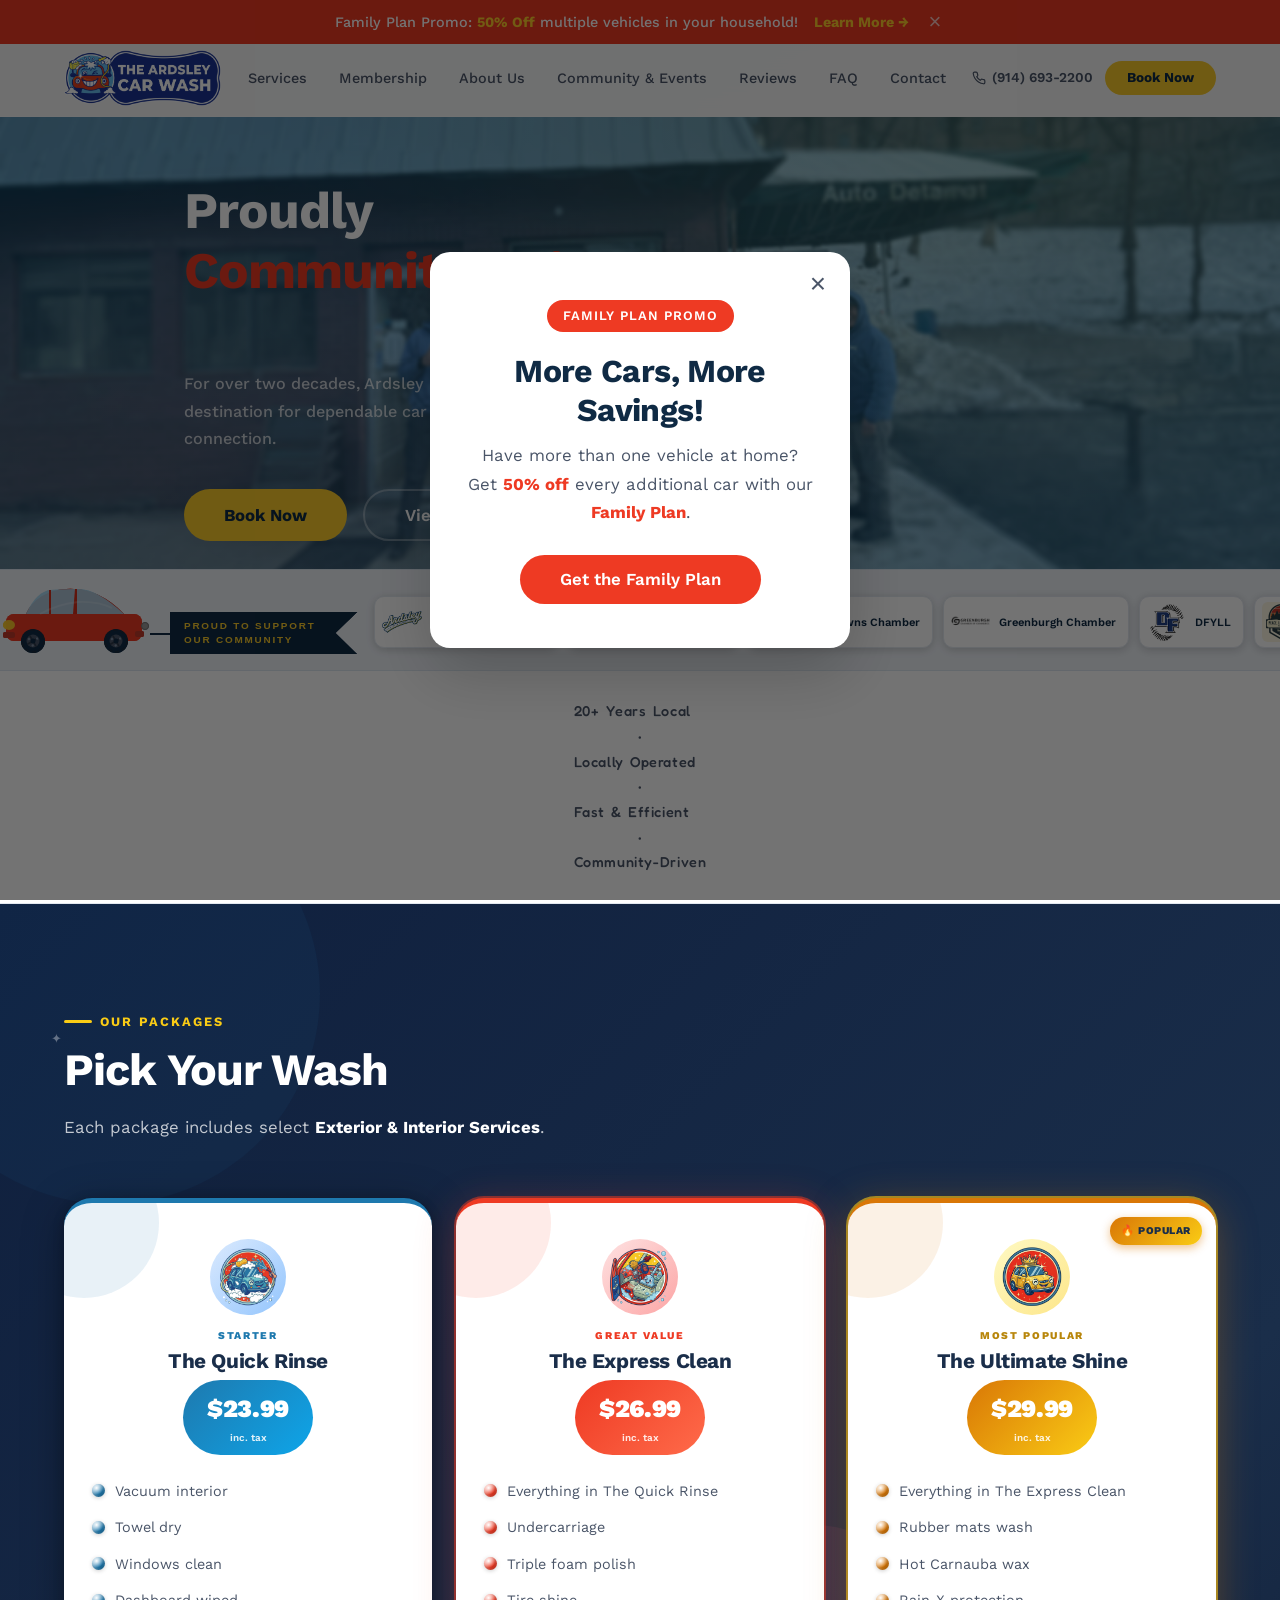
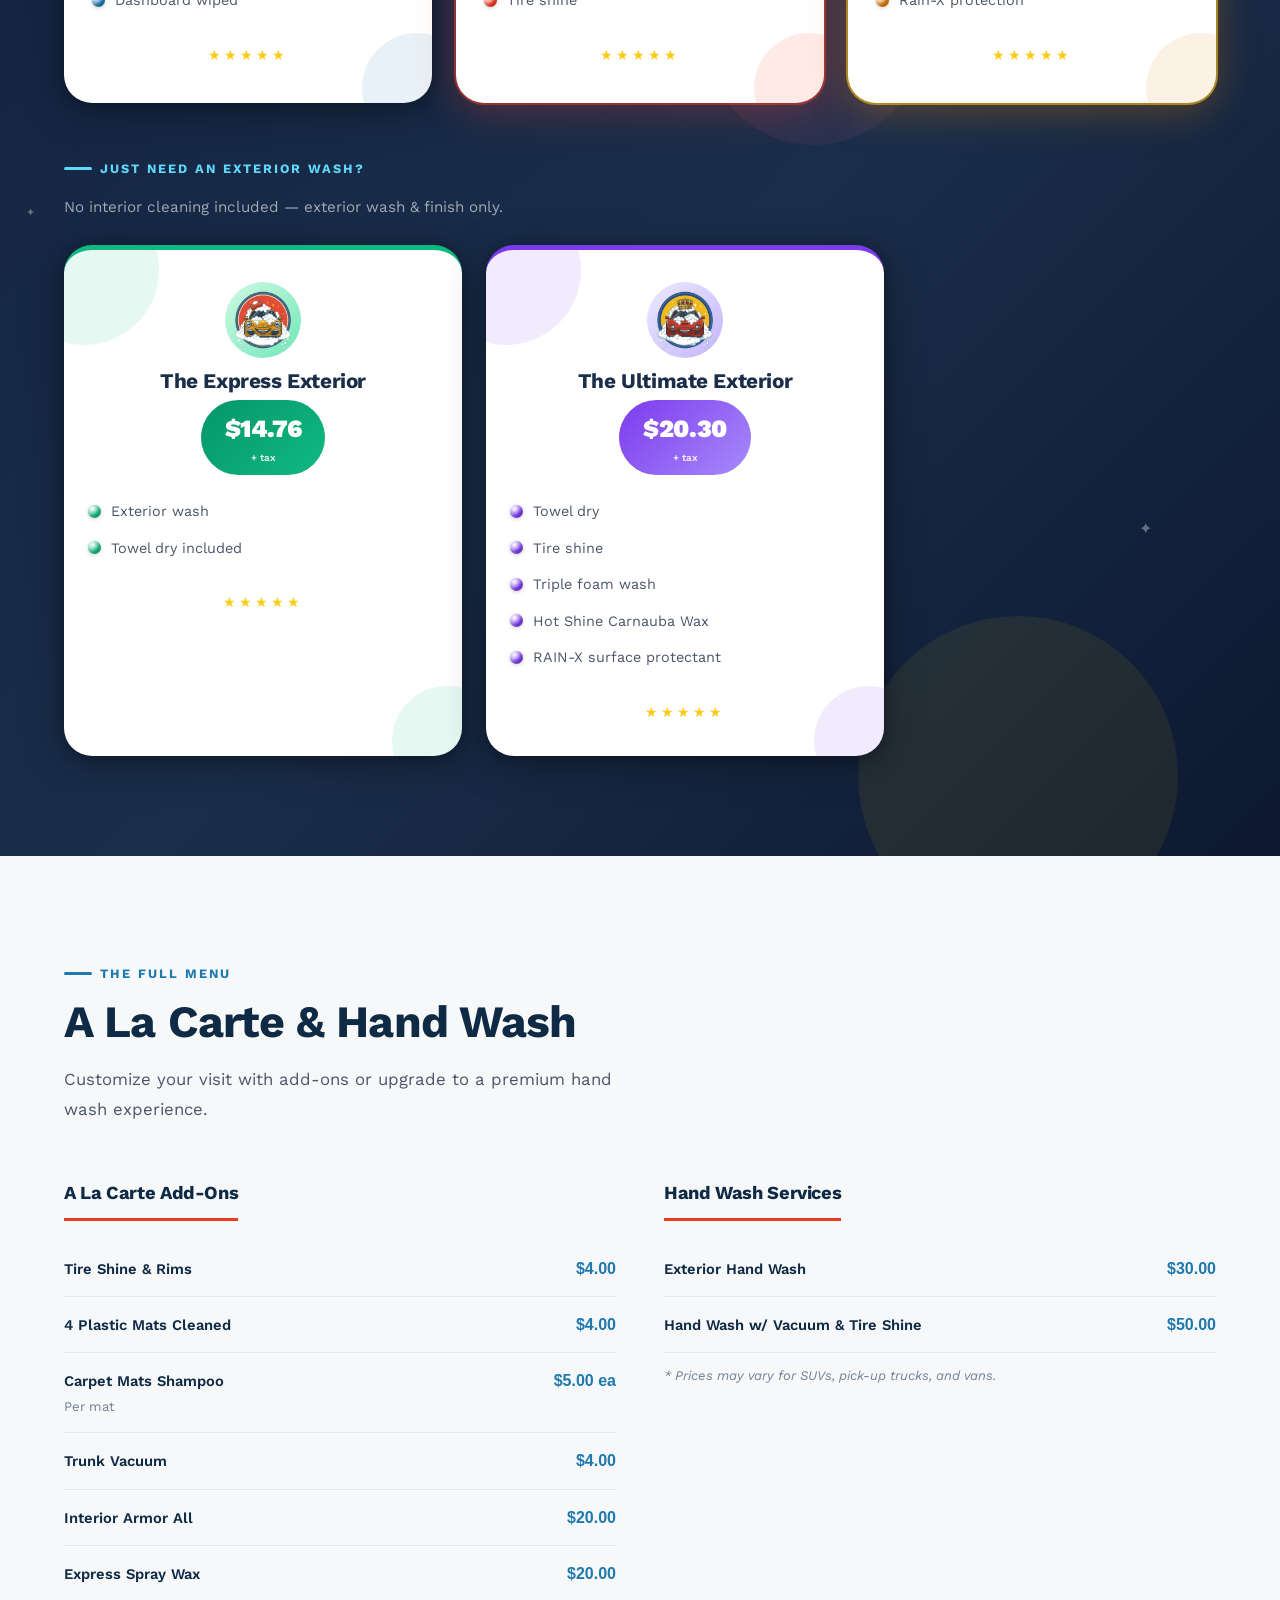
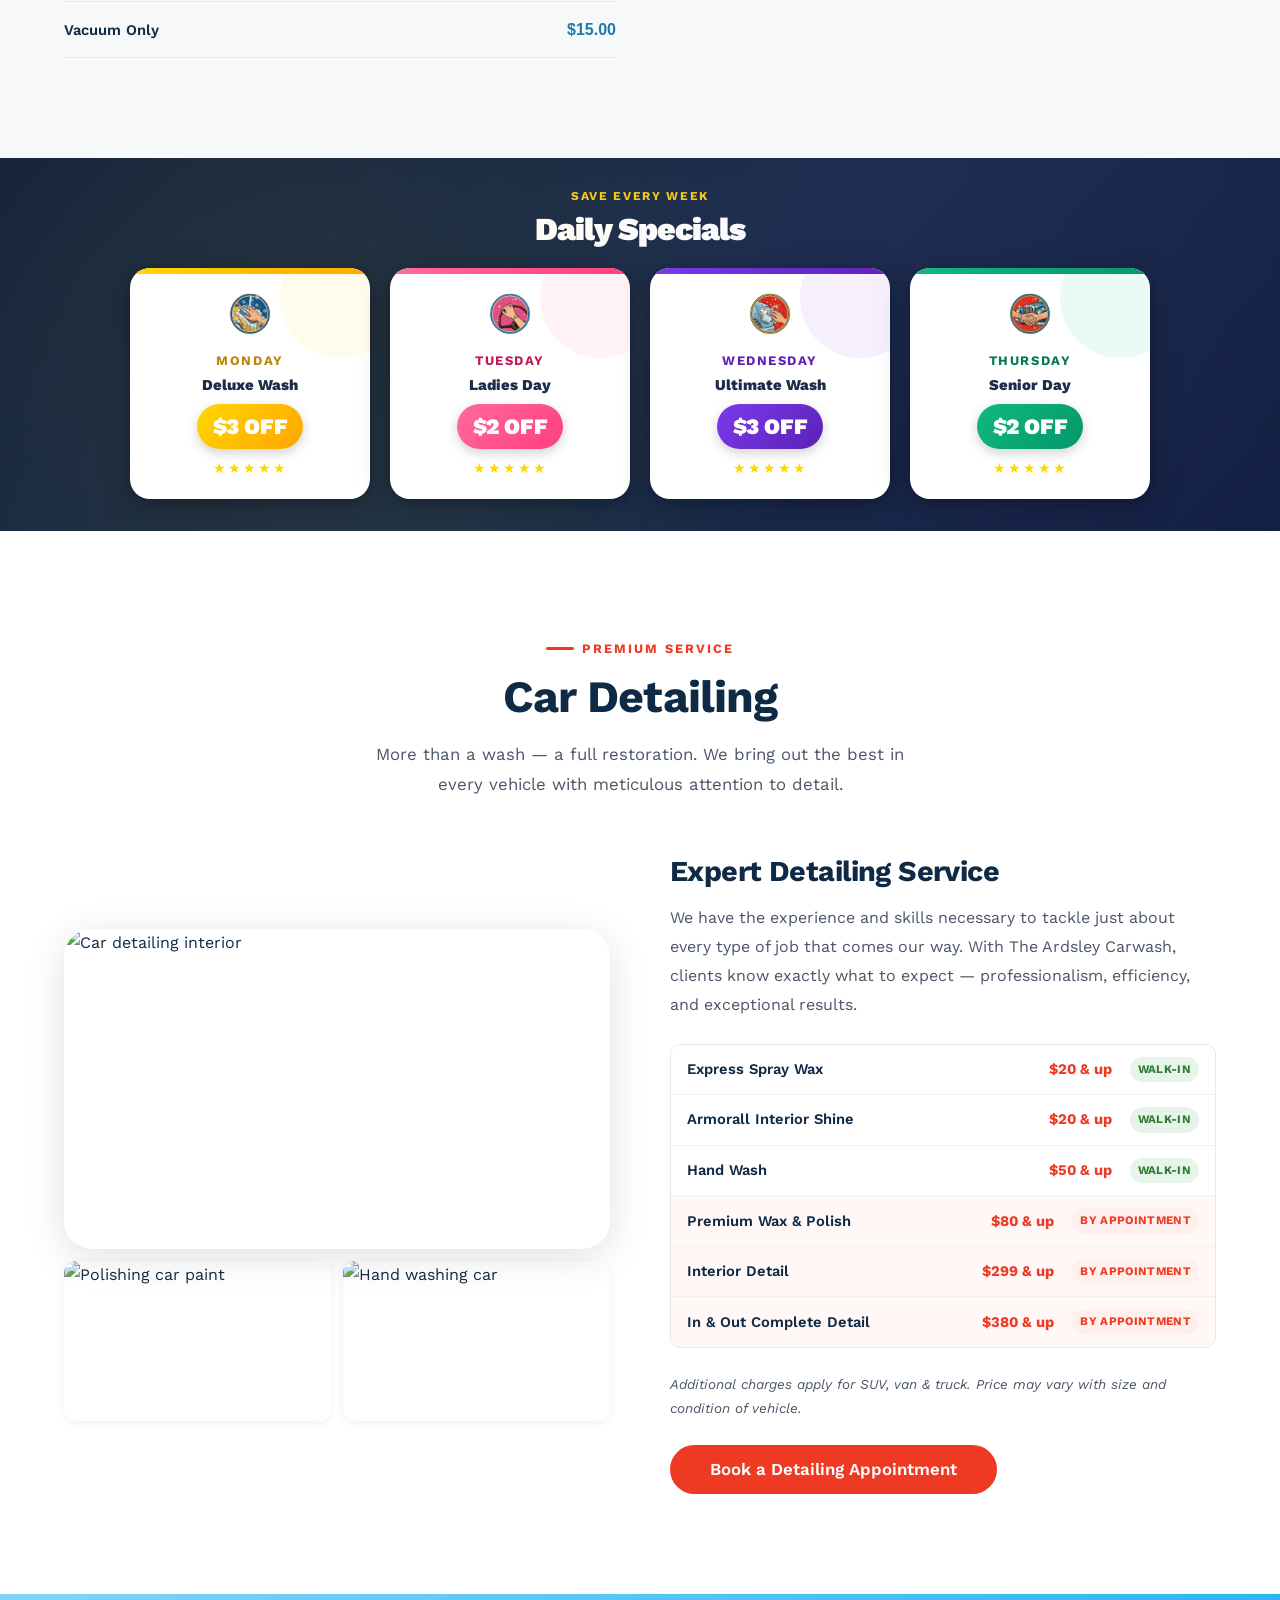
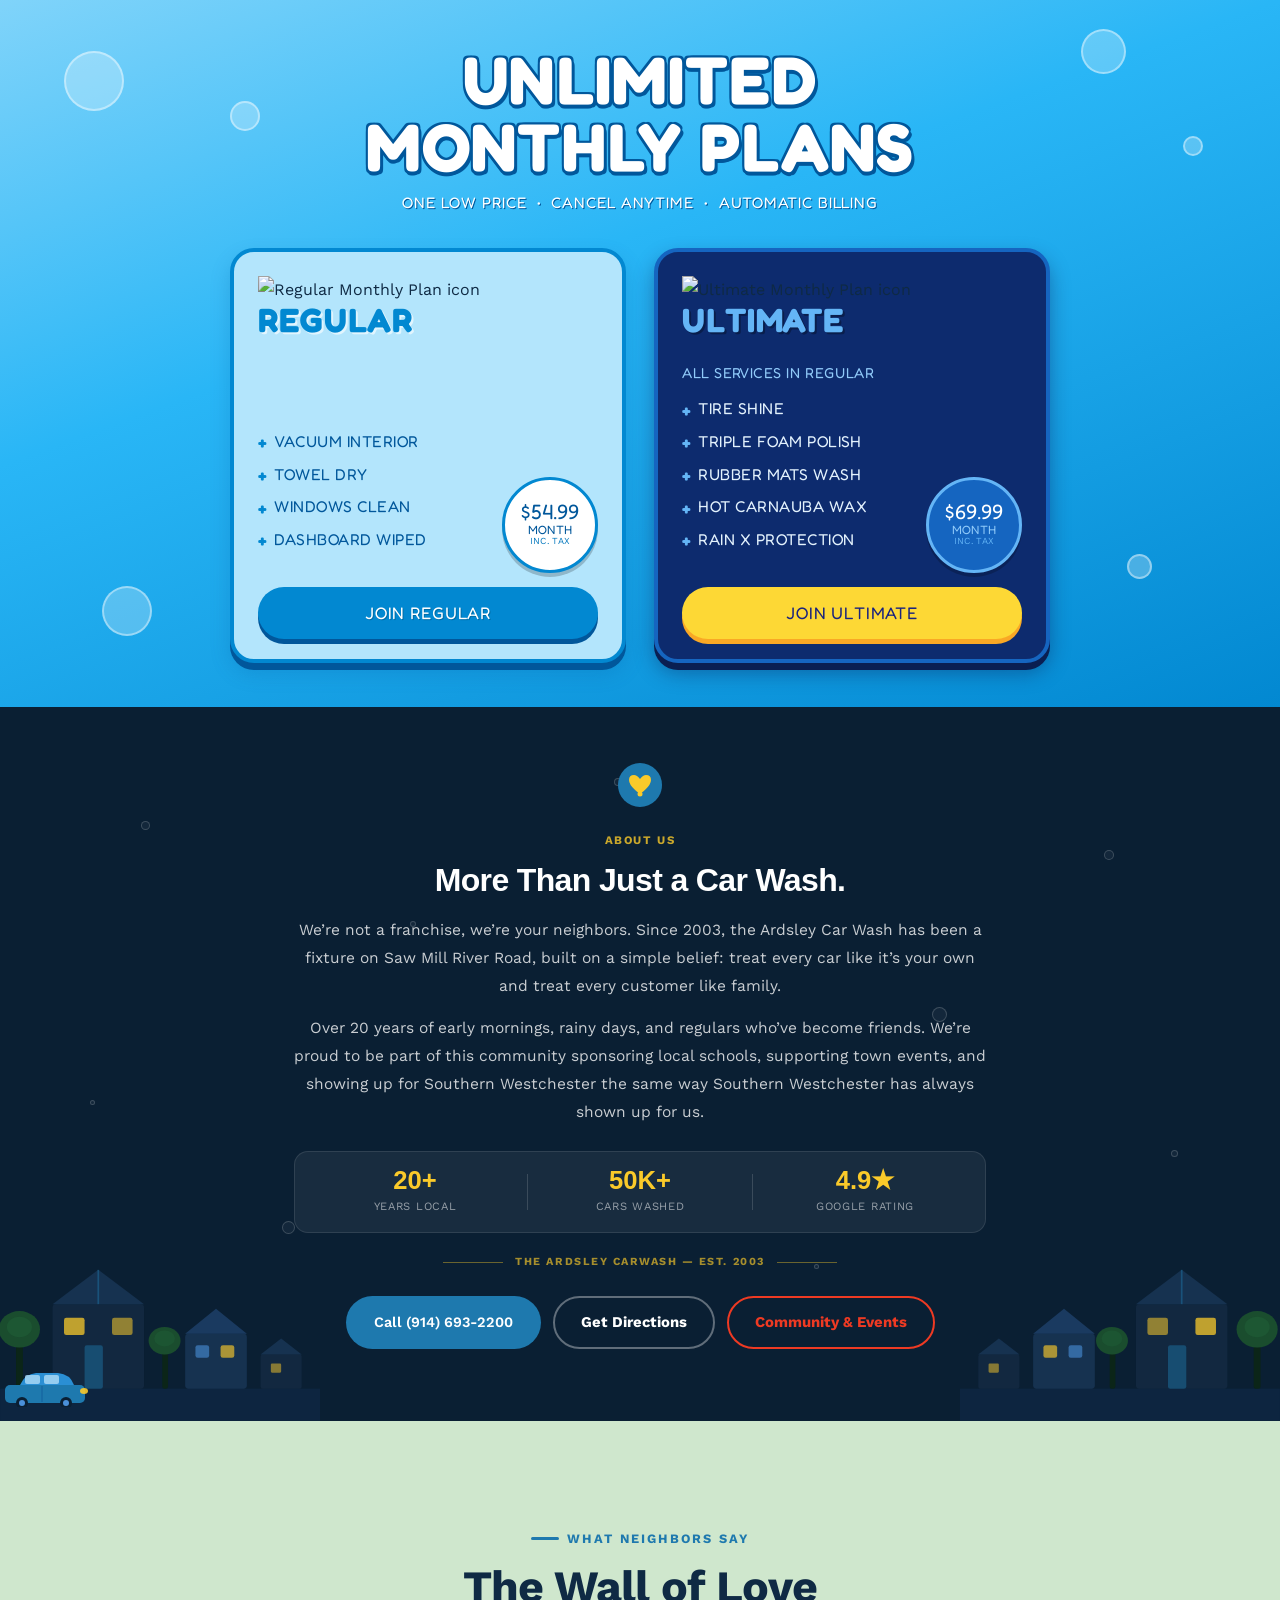
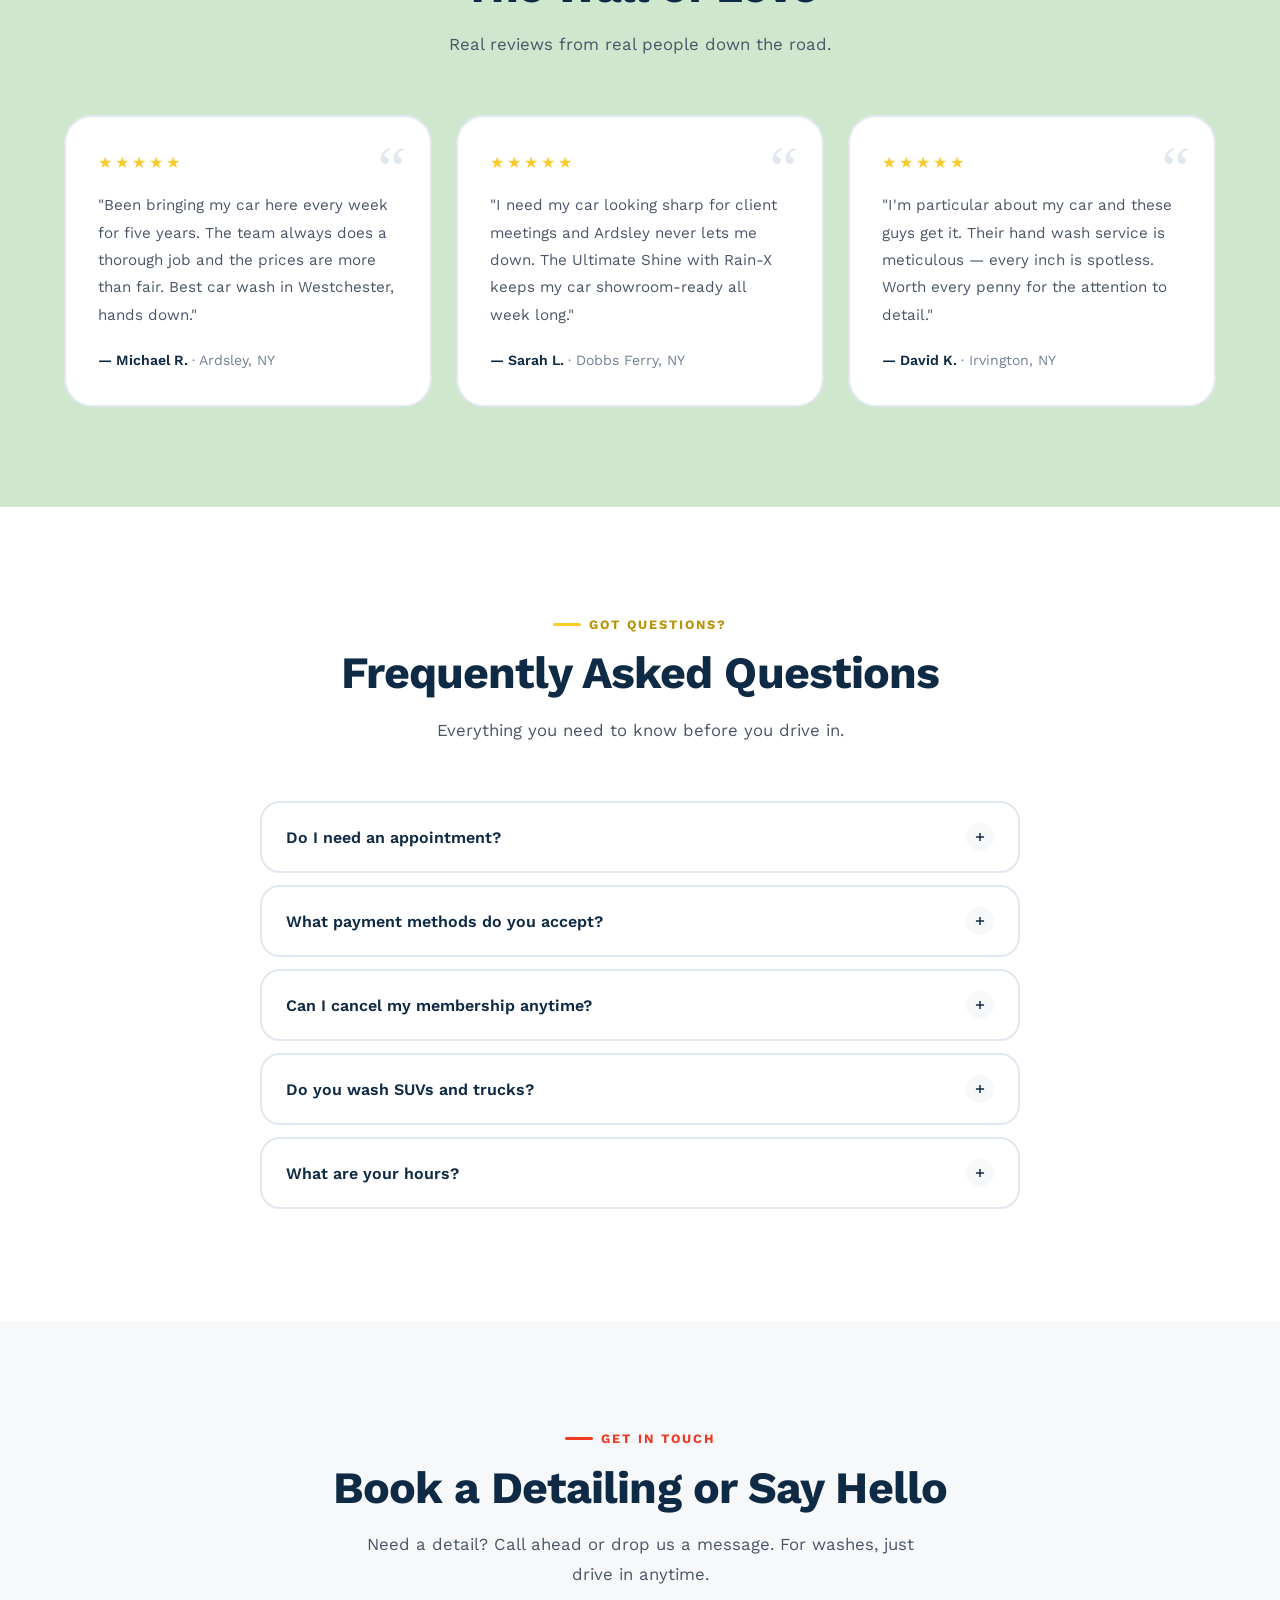
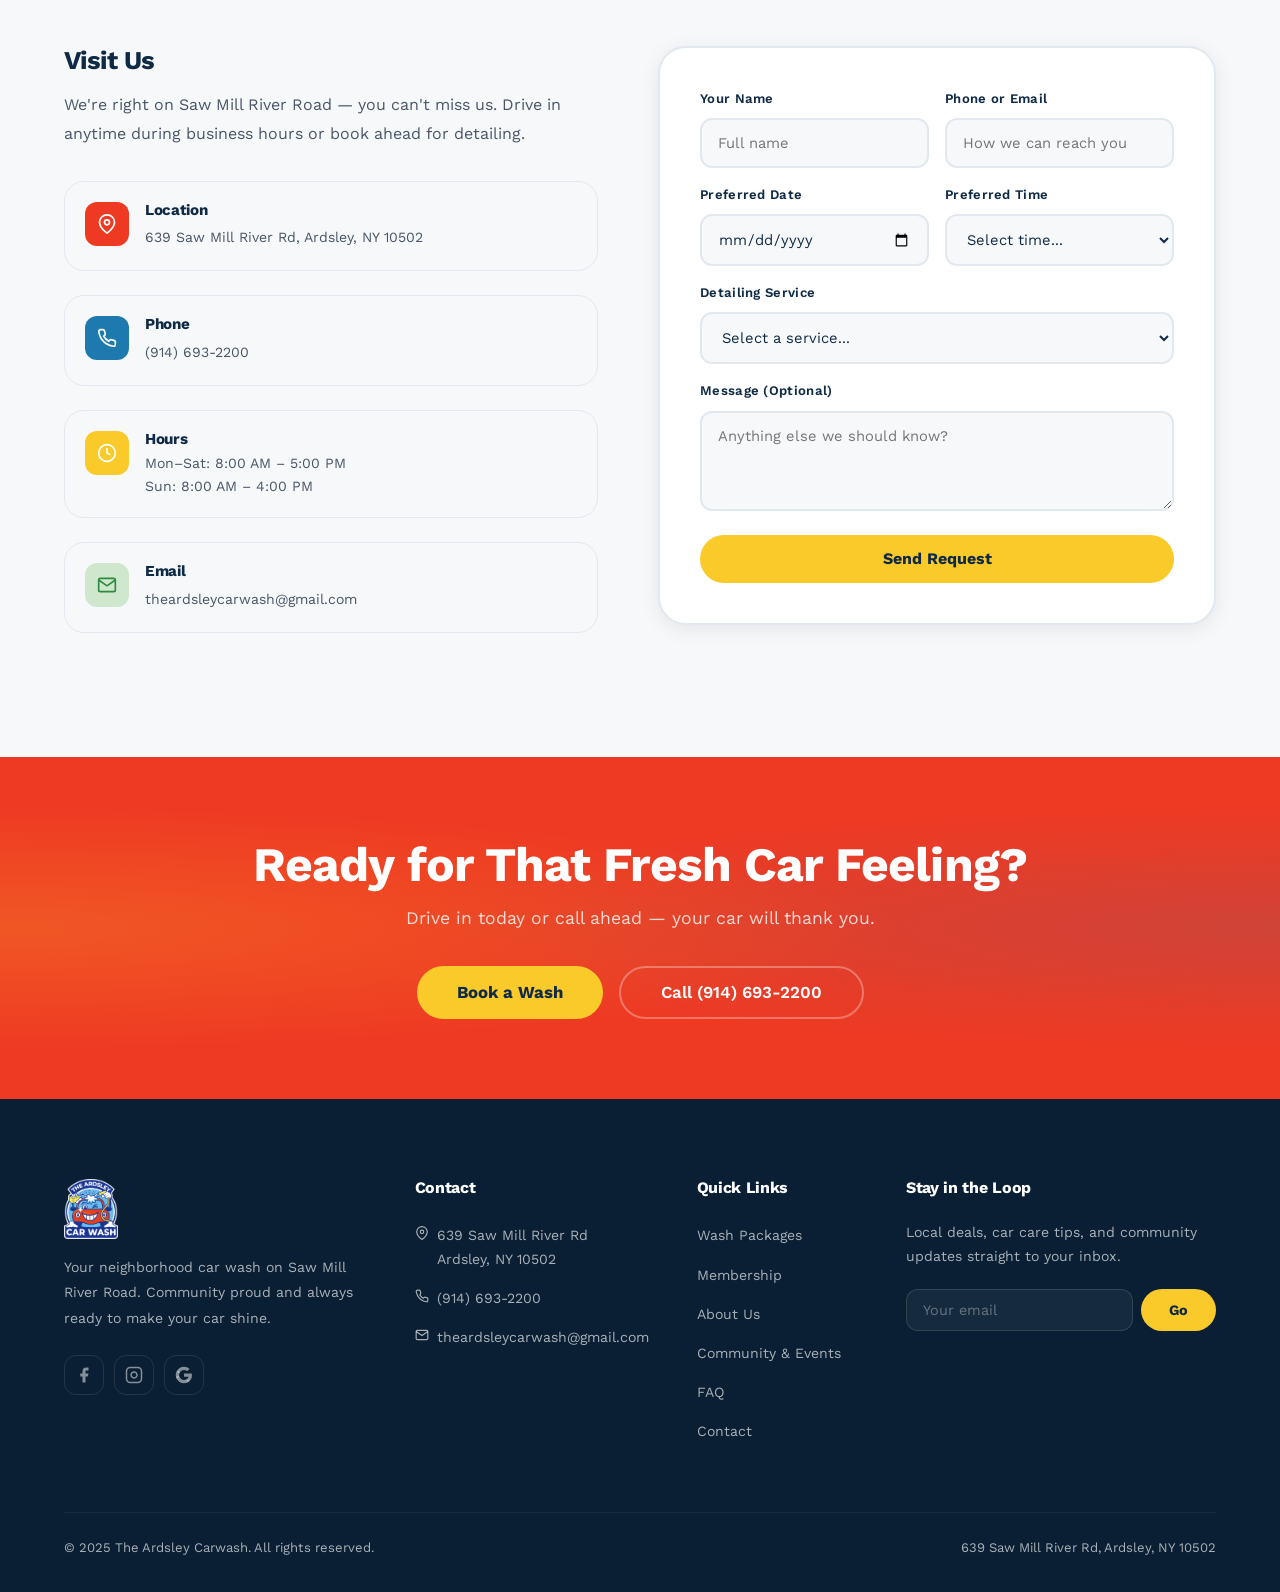
==== commit 81b97be1: "Add favicon" ====
--- a/index.html
+++ b/index.html
@@ -12,7 +12,15 @@
 <link href="https://fonts.googleapis.com/css2?family=Work+Sans:wght@400;500;600;700&family=Fredoka+One&display=swap" rel="stylesheet"/>
 <link href="https://api.fontshare.com/v2/css?f[]=excon@400,500,600,700,800,900&display=swap" rel="stylesheet"/>
 
+<link rel="icon" type="image/png" href="/favicon-96x96.png" sizes="96x96" />
+<link rel="icon" type="image/svg+xml" href="/favicon.svg" />
+<link rel="shortcut icon" href="/favicon.ico" />
+<link rel="apple-touch-icon" sizes="180x180" href="/apple-touch-icon.png" />
+<meta name="apple-mobile-web-app-title" content="The Ardsley Carwash" />
+<link rel="manifest" href="/site.webmanifest" />
+
 <link rel="stylesheet" href="css/style.css"/>
+<link rel="stylesheet" href="css/mobile.css"/>
 </head>
 <body>
 
@@ -224,7 +232,15 @@
 <!-- ========== TRUST BAR ========== -->
 <div class="trust-bar">
   <div class="container">
-    <p class="trust-bullets">20+ Years Local &nbsp;&nbsp;&bull;&nbsp;&nbsp; Locally Operated &nbsp;&nbsp;&bull;&nbsp;&nbsp; Fast &amp; Efficient &nbsp;&nbsp;&bull;&nbsp;&nbsp; Community-Driven</p>
+    <p class="trust-bullets">
+      <span class="trust-item">20+ Years Local</span>
+      <span class="trust-sep">&bull;</span>
+      <span class="trust-item">Locally Operated</span>
+      <span class="trust-sep">&bull;</span>
+      <span class="trust-item">Fast &amp; Efficient</span>
+      <span class="trust-sep">&bull;</span>
+      <span class="trust-item">Community-Driven</span>
+    </p>
   </div>
 </div>
 
@@ -561,74 +577,17 @@
 
       <!-- REGULAR -->
       <div class="mc-card mc-card--regular" data-animate data-delay="0">
+        <div class="mc-mascot" aria-hidden="true">
+          <img src="assets/icons/4/Regular Monthly Plan.png" alt="Regular Monthly Plan icon">
+        </div>
         <h3 class="mc-card-title mc-card-title--regular">Regular</h3>
-        <ul class="mc-features">
-          <li>Vacuum Interior</li>
-          <li>Towel Dry</li>
-          <li>Windows Clean</li>
-          <li>Dashboard Wiped</li>
-        </ul>
         <div class="mc-card-footer">
-          <div class="mc-mascot mc-mascot--vacuum" aria-hidden="true">
-            <svg viewBox="0 0 140 120" xmlns="http://www.w3.org/2000/svg">
-              <!-- animated dust particles puffing out from nozzle -->
-              <g class="dust-puff">
-                <circle cx="18" cy="92" r="5" fill="#D4C5A9" opacity="0.85">
-                  <animate attributeName="cx" values="18;6;0" dur="1.2s" repeatCount="indefinite"/>
-                  <animate attributeName="cy" values="92;86;78" dur="1.2s" repeatCount="indefinite"/>
-                  <animate attributeName="opacity" values="0.85;0.4;0" dur="1.2s" repeatCount="indefinite"/>
-                  <animate attributeName="r" values="5;7;9" dur="1.2s" repeatCount="indefinite"/>
-                </circle>
-                <circle cx="22" cy="96" r="4" fill="#C8B89A" opacity="0.7">
-                  <animate attributeName="cx" values="22;10;2" dur="1.5s" repeatCount="indefinite" begin="0.3s"/>
-                  <animate attributeName="cy" values="96;94;88" dur="1.5s" repeatCount="indefinite" begin="0.3s"/>
-                  <animate attributeName="opacity" values="0.7;0.35;0" dur="1.5s" repeatCount="indefinite" begin="0.3s"/>
-                  <animate attributeName="r" values="4;6;8" dur="1.5s" repeatCount="indefinite" begin="0.3s"/>
-                </circle>
-                <circle cx="20" cy="100" r="3.5" fill="#BCA882" opacity="0.6">
-                  <animate attributeName="cx" values="20;8;0" dur="1.8s" repeatCount="indefinite" begin="0.6s"/>
-                  <animate attributeName="cy" values="100;98;92" dur="1.8s" repeatCount="indefinite" begin="0.6s"/>
-                  <animate attributeName="opacity" values="0.6;0.25;0" dur="1.8s" repeatCount="indefinite" begin="0.6s"/>
-                  <animate attributeName="r" values="3.5;5.5;7" dur="1.8s" repeatCount="indefinite" begin="0.6s"/>
-                </circle>
-                <!-- small floating dust specks -->
-                <circle cx="12" cy="88" r="2" fill="#C8B89A" opacity="0">
-                  <animate attributeName="cx" values="22;4" dur="1.3s" repeatCount="indefinite" begin="0.1s"/>
-                  <animate attributeName="cy" values="94;80" dur="1.3s" repeatCount="indefinite" begin="0.1s"/>
-                  <animate attributeName="opacity" values="0;0.7;0" dur="1.3s" repeatCount="indefinite" begin="0.1s"/>
-                </circle>
-                <circle cx="8" cy="84" r="1.5" fill="#D4C5A9" opacity="0">
-                  <animate attributeName="cx" values="24;6" dur="1.6s" repeatCount="indefinite" begin="0.8s"/>
-                  <animate attributeName="cy" values="97;82" dur="1.6s" repeatCount="indefinite" begin="0.8s"/>
-                  <animate attributeName="opacity" values="0;0.6;0" dur="1.6s" repeatCount="indefinite" begin="0.8s"/>
-                </circle>
-              </g>
-              <!-- body -->
-              <ellipse cx="75" cy="72" rx="32" ry="28" fill="#E53935" stroke="#B71C1C" stroke-width="3"/>
-              <!-- face -->
-              <circle cx="75" cy="68" r="20" fill="#EF9A9A" stroke="#B71C1C" stroke-width="2"/>
-              <!-- eyes -->
-              <circle cx="68" cy="64" r="5" fill="white" stroke="#333" stroke-width="1.5"/>
-              <circle cx="82" cy="64" r="5" fill="white" stroke="#333" stroke-width="1.5"/>
-              <circle cx="69" cy="65" r="2.5" fill="#1a1a1a"/>
-              <circle cx="83" cy="65" r="2.5" fill="#1a1a1a"/>
-              <circle cx="70" cy="64" r="1" fill="white"/>
-              <circle cx="84" cy="64" r="1" fill="white"/>
-              <!-- smile -->
-              <path d="M67 74 Q75 81 83 74" stroke="#B71C1C" stroke-width="2.5" fill="none" stroke-linecap="round"/>
-              <!-- hose going left toward nozzle/dust -->
-              <path d="M43 80 Q30 84 24 92" stroke="#FDD835" stroke-width="7" fill="none" stroke-linecap="round"/>
-              <!-- nozzle -->
-              <rect x="14" y="88" width="20" height="9" rx="4.5" fill="#FDD835" stroke="#F9A825" stroke-width="2"/>
-              <!-- wheels -->
-              <circle cx="56" cy="98" r="10" fill="#333" stroke="#111" stroke-width="2"/>
-              <circle cx="56" cy="98" r="5" fill="#666"/>
-              <circle cx="92" cy="98" r="10" fill="#333" stroke="#111" stroke-width="2"/>
-              <circle cx="92" cy="98" r="5" fill="#666"/>
-              <!-- handle -->
-              <path d="M75 44 L75 20 Q75 12 67 10 L50 10" stroke="#FDD835" stroke-width="6" fill="none" stroke-linecap="round"/>
-            </svg>
-          </div>
+          <ul class="mc-features">
+            <li>Vacuum Interior</li>
+            <li>Towel Dry</li>
+            <li>Windows Clean</li>
+            <li>Dashboard Wiped</li>
+          </ul>
           <div class="mc-price-bubble mc-price-bubble--light">
             <span class="mc-price">$54.99</span>
             <span class="mc-price-label">Month</span>
@@ -640,143 +599,20 @@
 
       <!-- ULTIMATE -->
       <div class="mc-card mc-card--ultimate" data-animate data-delay="100">
+        <div class="mc-mascot" aria-hidden="true">
+          <img src="assets/icons/4/Ultimate Monthly Plan.png" alt="Ultimate Monthly Plan icon">
+        </div>
         <h3 class="mc-card-title mc-card-title--ultimate">Ultimate</h3>
-        <p class="mc-includes">All Services in Regular</p>
-        <ul class="mc-features mc-features--ultimate">
-          <li>Tire Shine</li>
-          <li>Triple Foam Polish</li>
-          <li>Rubber Mats Wash</li>
-          <li>Hot Carnauba Wax</li>
-          <li>Rain X Protection</li>
-        </ul>
         <div class="mc-card-footer">
-          <div class="mc-mascot mc-mascot--tire" aria-hidden="true">
-            <svg viewBox="0 0 140 130" xmlns="http://www.w3.org/2000/svg">
-              <defs>
-                <!-- animated sweep shine gradient -->
-                <radialGradient id="tireShine" cx="35%" cy="35%" r="55%">
-                  <stop offset="0%"   stop-color="white" stop-opacity="0.55"/>
-                  <stop offset="60%"  stop-color="white" stop-opacity="0.05"/>
-                  <stop offset="100%" stop-color="white" stop-opacity="0"/>
-                </radialGradient>
-                <radialGradient id="rimShine" cx="30%" cy="30%" r="60%">
-                  <stop offset="0%"   stop-color="white" stop-opacity="0.7"/>
-                  <stop offset="50%"  stop-color="white" stop-opacity="0.1"/>
-                  <stop offset="100%" stop-color="white" stop-opacity="0"/>
-                </radialGradient>
-                <clipPath id="tireClip">
-                  <circle cx="70" cy="78" r="46"/>
-                </clipPath>
-                <clipPath id="rimClip">
-                  <circle cx="70" cy="78" r="24"/>
-                </clipPath>
-              </defs>
-
-              <!-- tire outer -->
-              <circle cx="70" cy="78" r="46" fill="#222" stroke="#111" stroke-width="3"/>
-              <circle cx="70" cy="78" r="46" fill="none" stroke="#444" stroke-width="8" stroke-dasharray="12 8"/>
-              <!-- tire shine overlay -->
-              <circle cx="70" cy="78" r="46" fill="url(#tireShine)" clip-path="url(#tireClip)"/>
-              <!-- animated sweep highlight on tire -->
-              <ellipse cx="52" cy="58" rx="22" ry="12" fill="white" opacity="0" transform="rotate(-30 52 58)">
-                <animate attributeName="opacity" values="0;0.18;0.28;0.18;0" keyTimes="0;0.2;0.5;0.8;1" dur="3s" repeatCount="indefinite"/>
-                <animate attributeName="rx" values="22;28;22" dur="3s" repeatCount="indefinite"/>
-              </ellipse>
-
-              <!-- rim -->
-              <circle cx="70" cy="78" r="32" fill="#9E9E9E" stroke="#757575" stroke-width="2"/>
-              <circle cx="70" cy="78" r="24" fill="#BDBDBD" stroke="#9E9E9E" stroke-width="2"/>
-              <!-- rim shine -->
-              <circle cx="70" cy="78" r="24" fill="url(#rimShine)" clip-path="url(#rimClip)"/>
-
-              <!-- spokes -->
-              <line x1="70" y1="54" x2="70" y2="102" stroke="#757575" stroke-width="4" stroke-linecap="round"/>
-              <line x1="46" y1="78" x2="94" y2="78"   stroke="#757575" stroke-width="4" stroke-linecap="round"/>
-              <line x1="53" y1="61" x2="87" y2="95"   stroke="#757575" stroke-width="4" stroke-linecap="round"/>
-              <line x1="87" y1="61" x2="53" y2="95"   stroke="#757575" stroke-width="4" stroke-linecap="round"/>
-
-              <!-- center hub -->
-              <circle cx="70" cy="78" r="10" fill="#616161" stroke="#424242" stroke-width="2"/>
-              <circle cx="70" cy="78" r="5"  fill="#424242"/>
-              <!-- hub shine dot -->
-              <circle cx="66" cy="74" r="2.5" fill="white" opacity="0.5"/>
-
-              <!-- star shine sparkles on tire -->
-              <g opacity="0.9">
-                <!-- top-left sparkle -->
-                <g transform="translate(38,52)">
-                  <line x1="0" y1="-7" x2="0" y2="7"   stroke="white" stroke-width="1.5" stroke-linecap="round">
-                    <animate attributeName="opacity" values="0;1;0" dur="2s" repeatCount="indefinite" begin="0s"/>
-                    <animate attributeName="y2" values="5;7;5" dur="2s" repeatCount="indefinite" begin="0s"/>
-                    <animate attributeName="y1" values="-5;-7;-5" dur="2s" repeatCount="indefinite" begin="0s"/>
-                  </line>
-                  <line x1="-7" y1="0" x2="7" y2="0"   stroke="white" stroke-width="1.5" stroke-linecap="round">
-                    <animate attributeName="opacity" values="0;1;0" dur="2s" repeatCount="indefinite" begin="0s"/>
-                  </line>
-                  <line x1="-4" y1="-4" x2="4" y2="4"  stroke="white" stroke-width="1" stroke-linecap="round" opacity="0.6">
-                    <animate attributeName="opacity" values="0;0.6;0" dur="2s" repeatCount="indefinite" begin="0s"/>
-                  </line>
-                  <line x1="4" y1="-4" x2="-4" y2="4"  stroke="white" stroke-width="1" stroke-linecap="round" opacity="0.6">
-                    <animate attributeName="opacity" values="0;0.6;0" dur="2s" repeatCount="indefinite" begin="0s"/>
-                  </line>
-                </g>
-                <!-- right sparkle -->
-                <g transform="translate(108,68)">
-                  <line x1="0" y1="-6" x2="0" y2="6"   stroke="white" stroke-width="1.5" stroke-linecap="round">
-                    <animate attributeName="opacity" values="0;1;0" dur="2.4s" repeatCount="indefinite" begin="0.8s"/>
-                  </line>
-                  <line x1="-6" y1="0" x2="6" y2="0"   stroke="white" stroke-width="1.5" stroke-linecap="round">
-                    <animate attributeName="opacity" values="0;1;0" dur="2.4s" repeatCount="indefinite" begin="0.8s"/>
-                  </line>
-                  <line x1="-3.5" y1="-3.5" x2="3.5" y2="3.5" stroke="white" stroke-width="1" stroke-linecap="round" opacity="0.6">
-                    <animate attributeName="opacity" values="0;0.6;0" dur="2.4s" repeatCount="indefinite" begin="0.8s"/>
-                  </line>
-                  <line x1="3.5" y1="-3.5" x2="-3.5" y2="3.5" stroke="white" stroke-width="1" stroke-linecap="round" opacity="0.6">
-                    <animate attributeName="opacity" values="0;0.6;0" dur="2.4s" repeatCount="indefinite" begin="0.8s"/>
-                  </line>
-                </g>
-                <!-- bottom sparkle -->
-                <g transform="translate(55,112)">
-                  <line x1="0" y1="-5" x2="0" y2="5"   stroke="white" stroke-width="1.2" stroke-linecap="round">
-                    <animate attributeName="opacity" values="0;0.9;0" dur="2.8s" repeatCount="indefinite" begin="1.5s"/>
-                  </line>
-                  <line x1="-5" y1="0" x2="5" y2="0"   stroke="white" stroke-width="1.2" stroke-linecap="round">
-                    <animate attributeName="opacity" values="0;0.9;0" dur="2.8s" repeatCount="indefinite" begin="1.5s"/>
-                  </line>
-                  <line x1="-3" y1="-3" x2="3" y2="3"  stroke="white" stroke-width="0.9" stroke-linecap="round" opacity="0.5">
-                    <animate attributeName="opacity" values="0;0.5;0" dur="2.8s" repeatCount="indefinite" begin="1.5s"/>
-                  </line>
-                  <line x1="3" y1="-3" x2="-3" y2="3"  stroke="white" stroke-width="0.9" stroke-linecap="round" opacity="0.5">
-                    <animate attributeName="opacity" values="0;0.5;0" dur="2.8s" repeatCount="indefinite" begin="1.5s"/>
-                  </line>
-                </g>
-              </g>
-
-              <!-- foam blob on top -->
-              <ellipse cx="70" cy="36" rx="42" ry="16" fill="white" opacity="0.95"/>
-              <circle cx="34" cy="34" r="13" fill="white"/>
-              <circle cx="50" cy="28" r="15" fill="white"/>
-              <circle cx="68" cy="25" r="16" fill="white"/>
-              <circle cx="86" cy="27" r="14" fill="white"/>
-              <circle cx="101" cy="33" r="12" fill="white"/>
-              <circle cx="113" cy="38" r="10" fill="white"/>
-              <circle cx="24"  cy="40" r="10" fill="white"/>
-              <circle cx="50" cy="30" r="12" fill="#EEF5FF" opacity="0.6"/>
-              <circle cx="70" cy="26" r="13" fill="#EEF5FF" opacity="0.5"/>
-              <circle cx="88" cy="29" r="11" fill="#EEF5FF" opacity="0.6"/>
-              <!-- shine specks on foam -->
-              <circle cx="61" cy="15" r="1.5" fill="white" opacity="0.9"/>
-              <circle cx="79" cy="17" r="1.2" fill="white" opacity="0.85"/>
-              <circle cx="43" cy="20" r="1"   fill="white" opacity="0.8"/>
-
-              <!-- sponge/brush -->
-              <ellipse cx="112" cy="20" rx="16" ry="10" fill="#FDD835" stroke="#F9A825" stroke-width="2.5"/>
-              <ellipse cx="112" cy="20" rx="12" ry="6"  fill="#FFF59D"/>
-              <line x1="100" y1="18" x2="124" y2="18" stroke="#F9A825" stroke-width="1.2" opacity="0.5"/>
-              <line x1="100" y1="21" x2="124" y2="21" stroke="#F9A825" stroke-width="1.2" opacity="0.5"/>
-              <!-- sponge shine -->
-              <ellipse cx="106" cy="16" rx="5" ry="3" fill="white" opacity="0.4"/>
-            </svg>
+          <div>
+            <p class="mc-includes">All Services in Regular</p>
+            <ul class="mc-features mc-features--ultimate">
+              <li>Tire Shine</li>
+              <li>Triple Foam Polish</li>
+              <li>Rubber Mats Wash</li>
+              <li>Hot Carnauba Wax</li>
+              <li>Rain X Protection</li>
+            </ul>
           </div>
           <div class="mc-price-bubble mc-price-bubble--dark">
             <span class="mc-price">$69.99</span>
--- a/css/mobile.css
+++ b/css/mobile.css
@@ -0,0 +1,45 @@
+/* ===== MOBILE STYLES ===== */
+
+@media (max-width: 640px) {
+
+  /* ── Hero Banner ── */
+  .hero-bg-image {
+    position: absolute;
+    inset: 0;
+    width: 100%;
+    height: 100%;
+    object-fit: cover;
+    object-position: center;
+    margin-top: 0;
+  }
+
+  /* ── Trust Bar ── */
+  .trust-bullets {
+    display: grid;
+    grid-template-columns: 1fr 1fr;
+    gap: 6px 0;
+    font-size: 0.72rem;
+  }
+  .trust-bullets .trust-item {
+    white-space: nowrap;
+  }
+  .trust-bullets .trust-item:nth-child(1),
+  .trust-bullets .trust-item:nth-child(5) {
+    text-align: right;
+    padding-right: 6px;
+  }
+  .trust-bullets .trust-item:nth-child(1)::after,
+  .trust-bullets .trust-item:nth-child(5)::after {
+    content: " •";
+    opacity: 0.5;
+  }
+  .trust-bullets .trust-item:nth-child(3),
+  .trust-bullets .trust-item:nth-child(7) {
+    text-align: left;
+    padding-left: 6px;
+  }
+  .trust-sep {
+    display: none;
+  }
+
+}
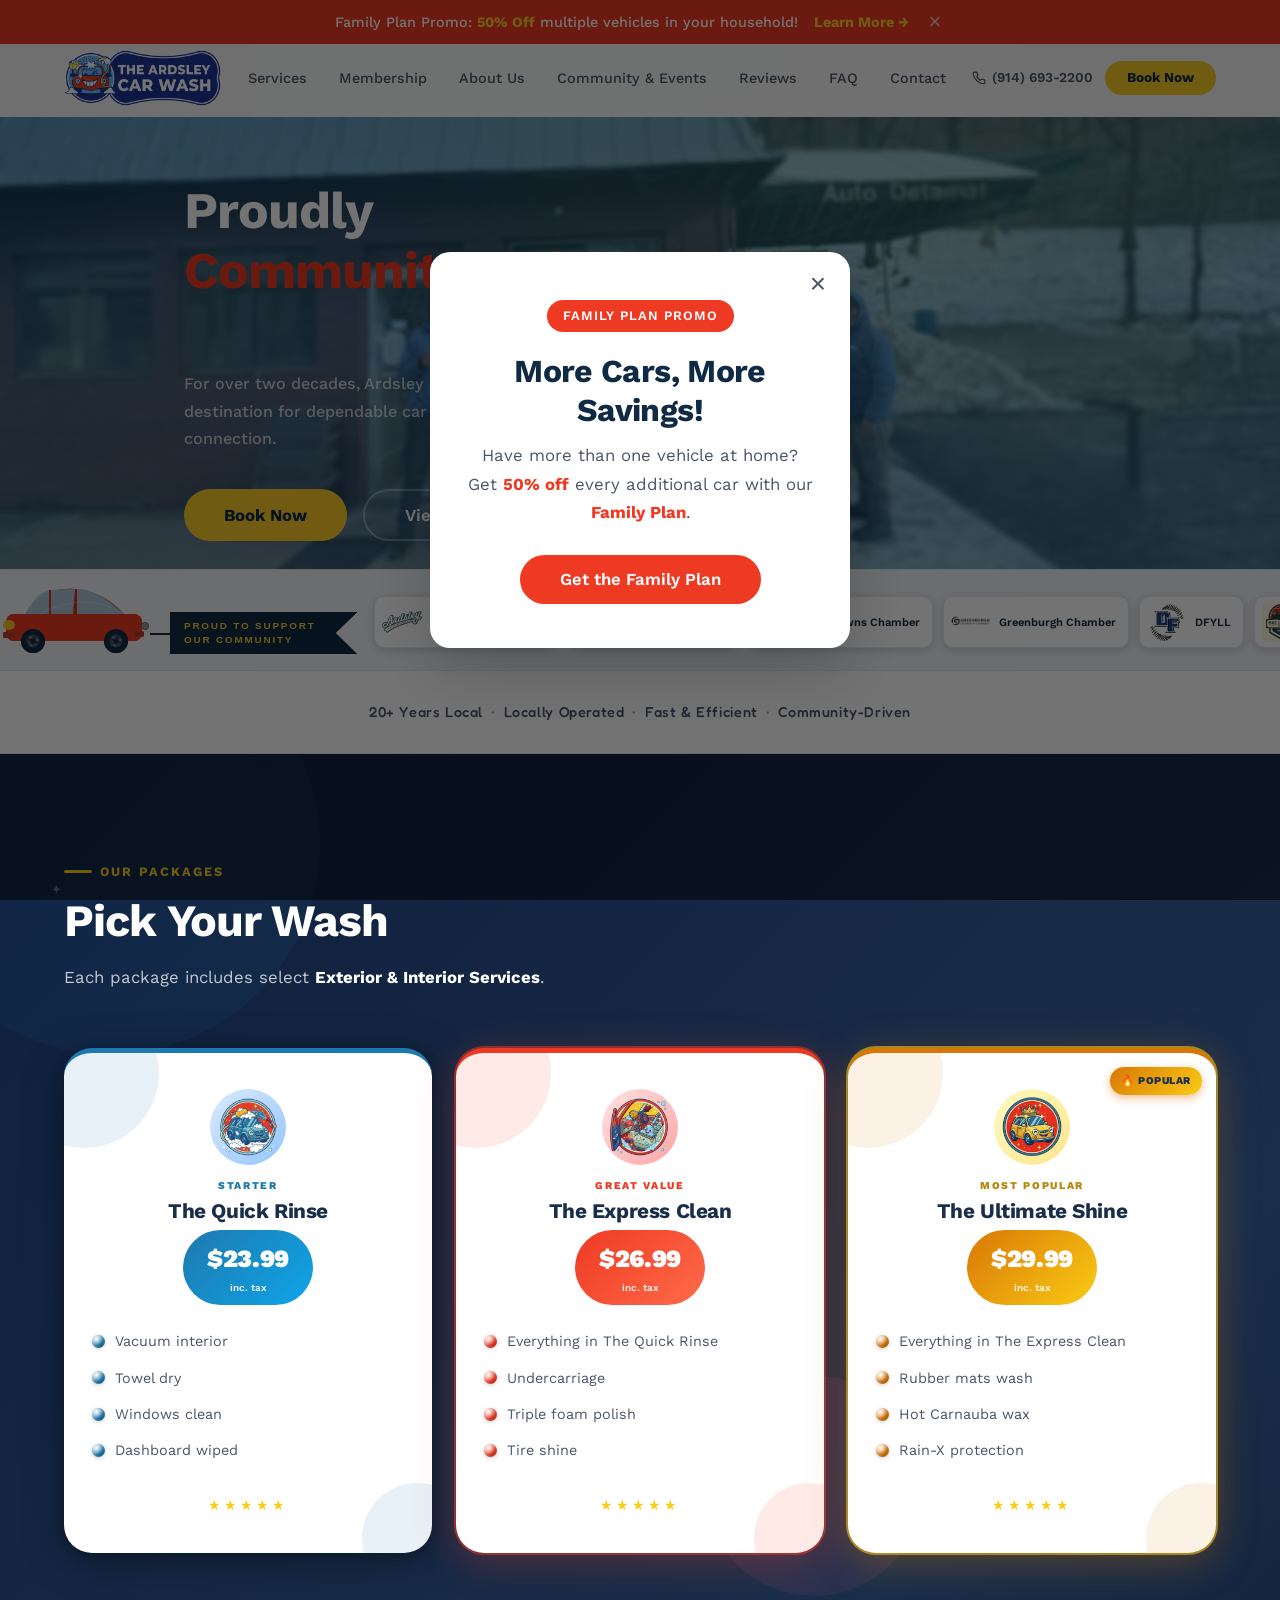
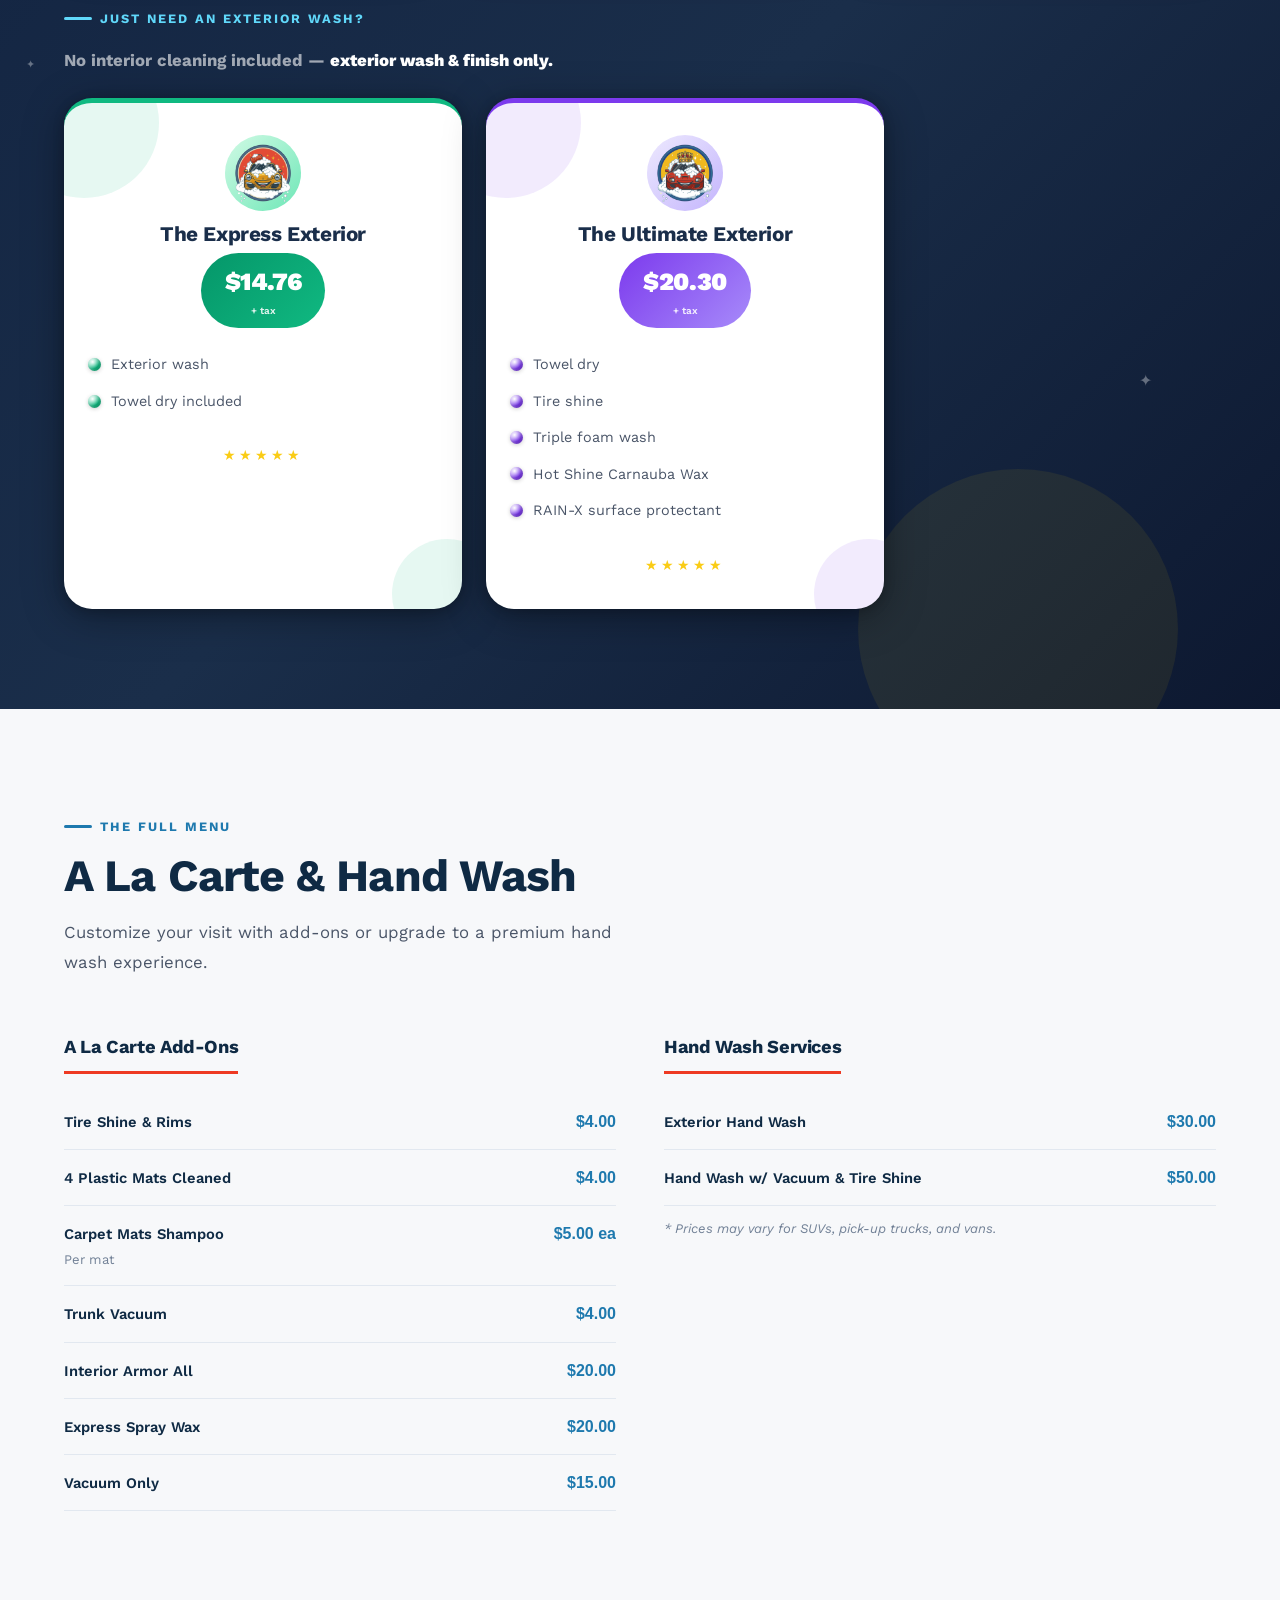
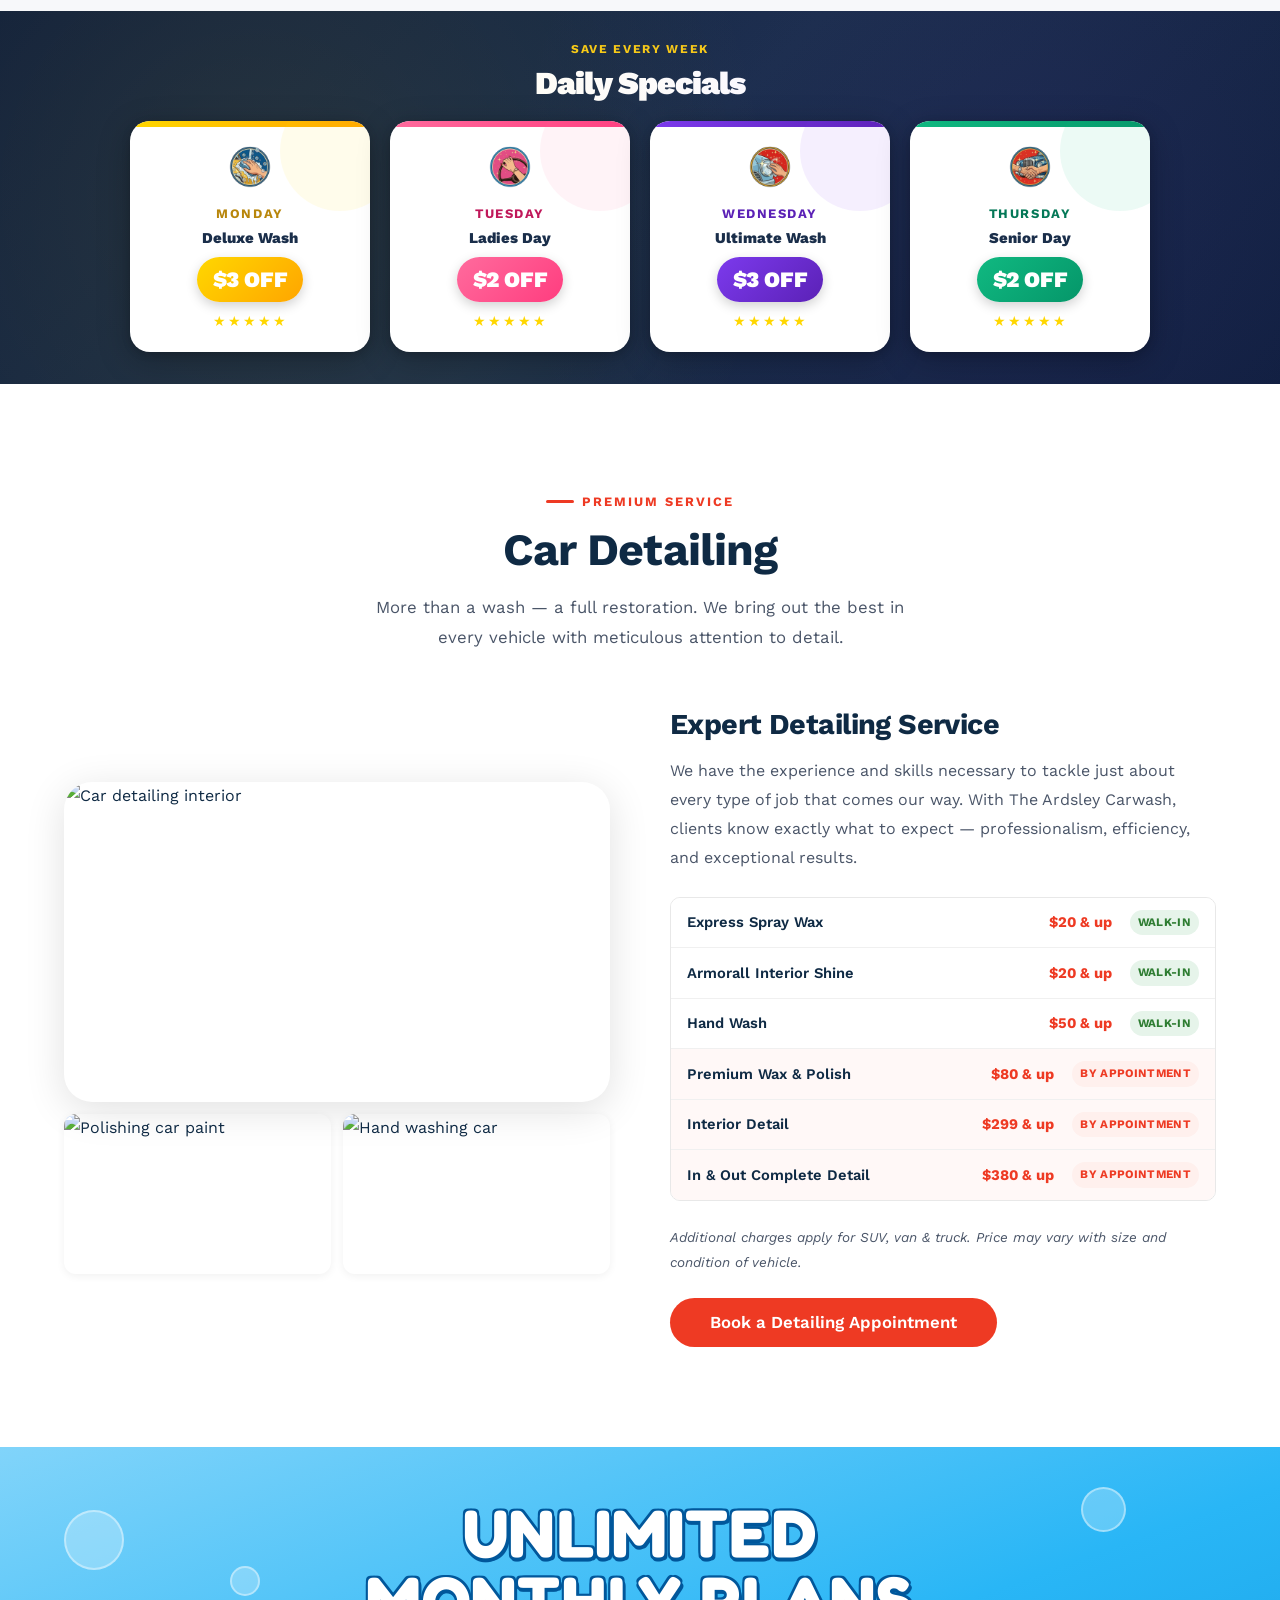
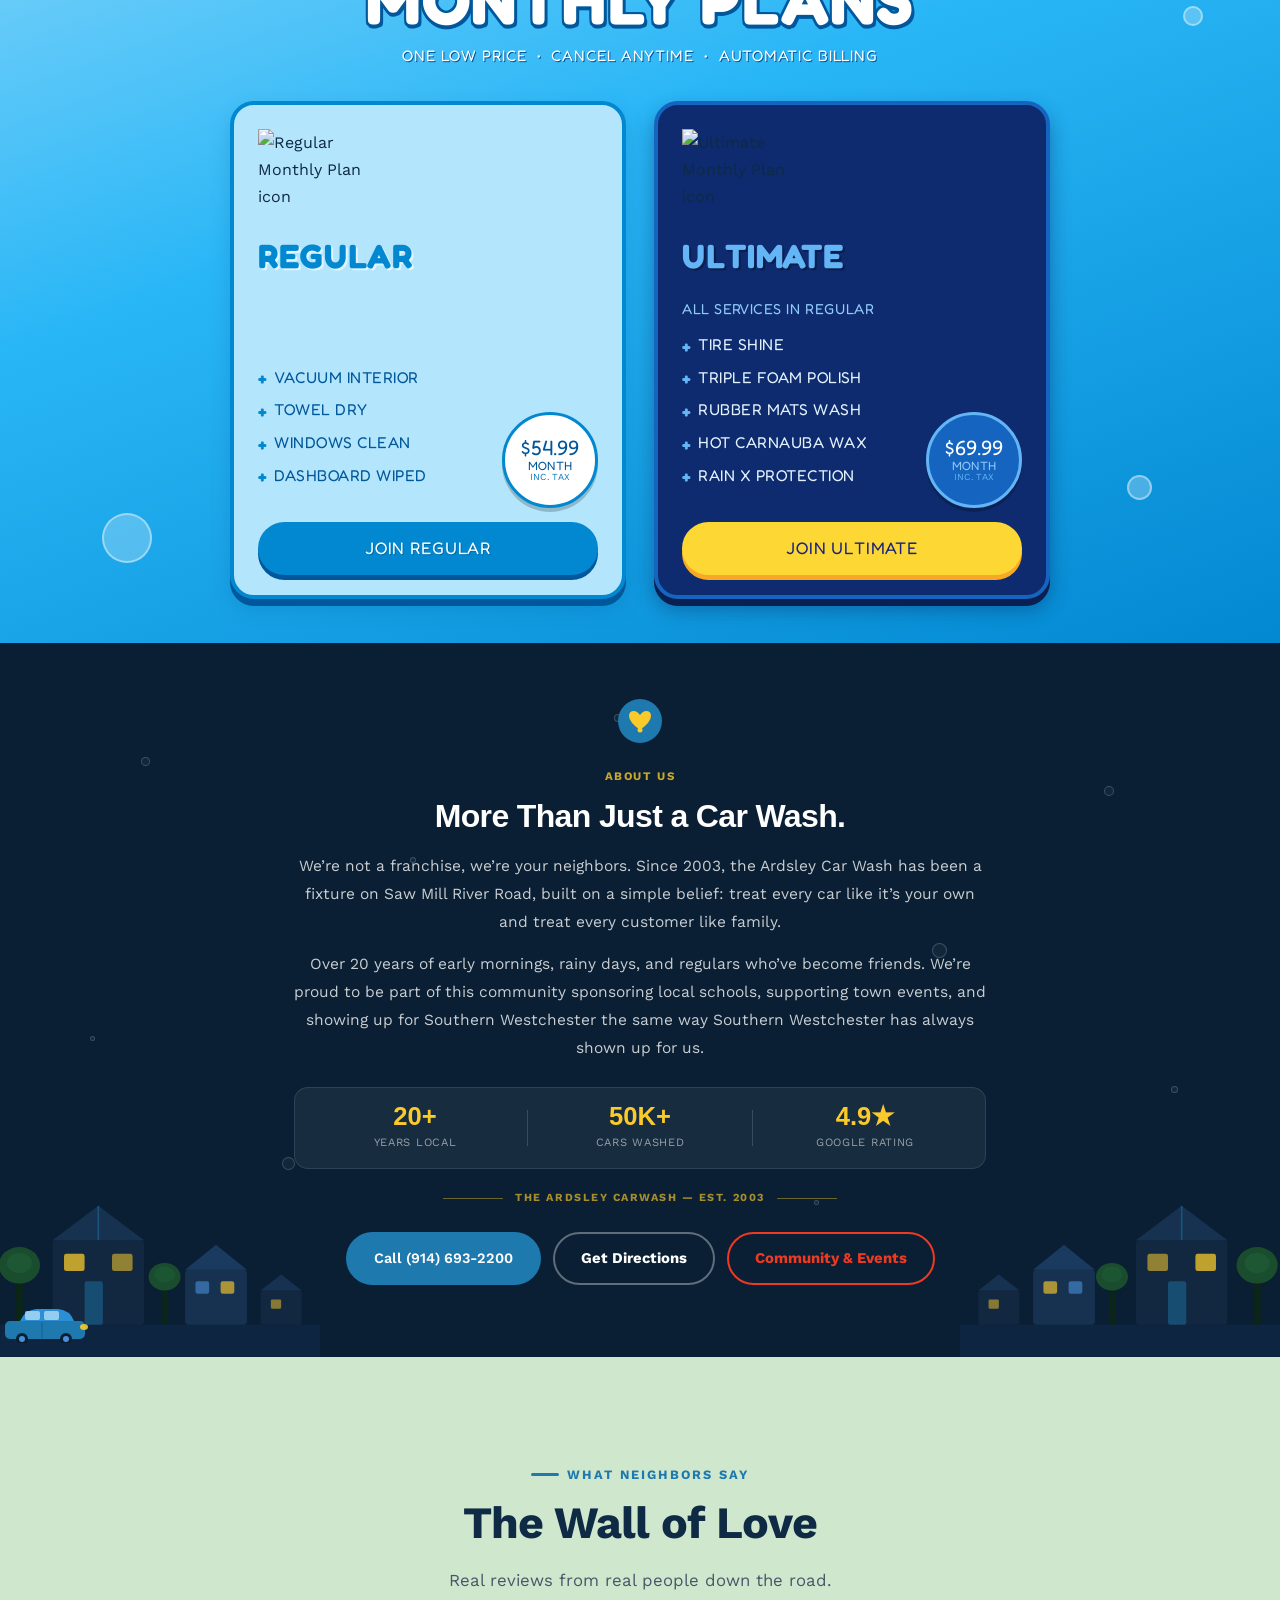
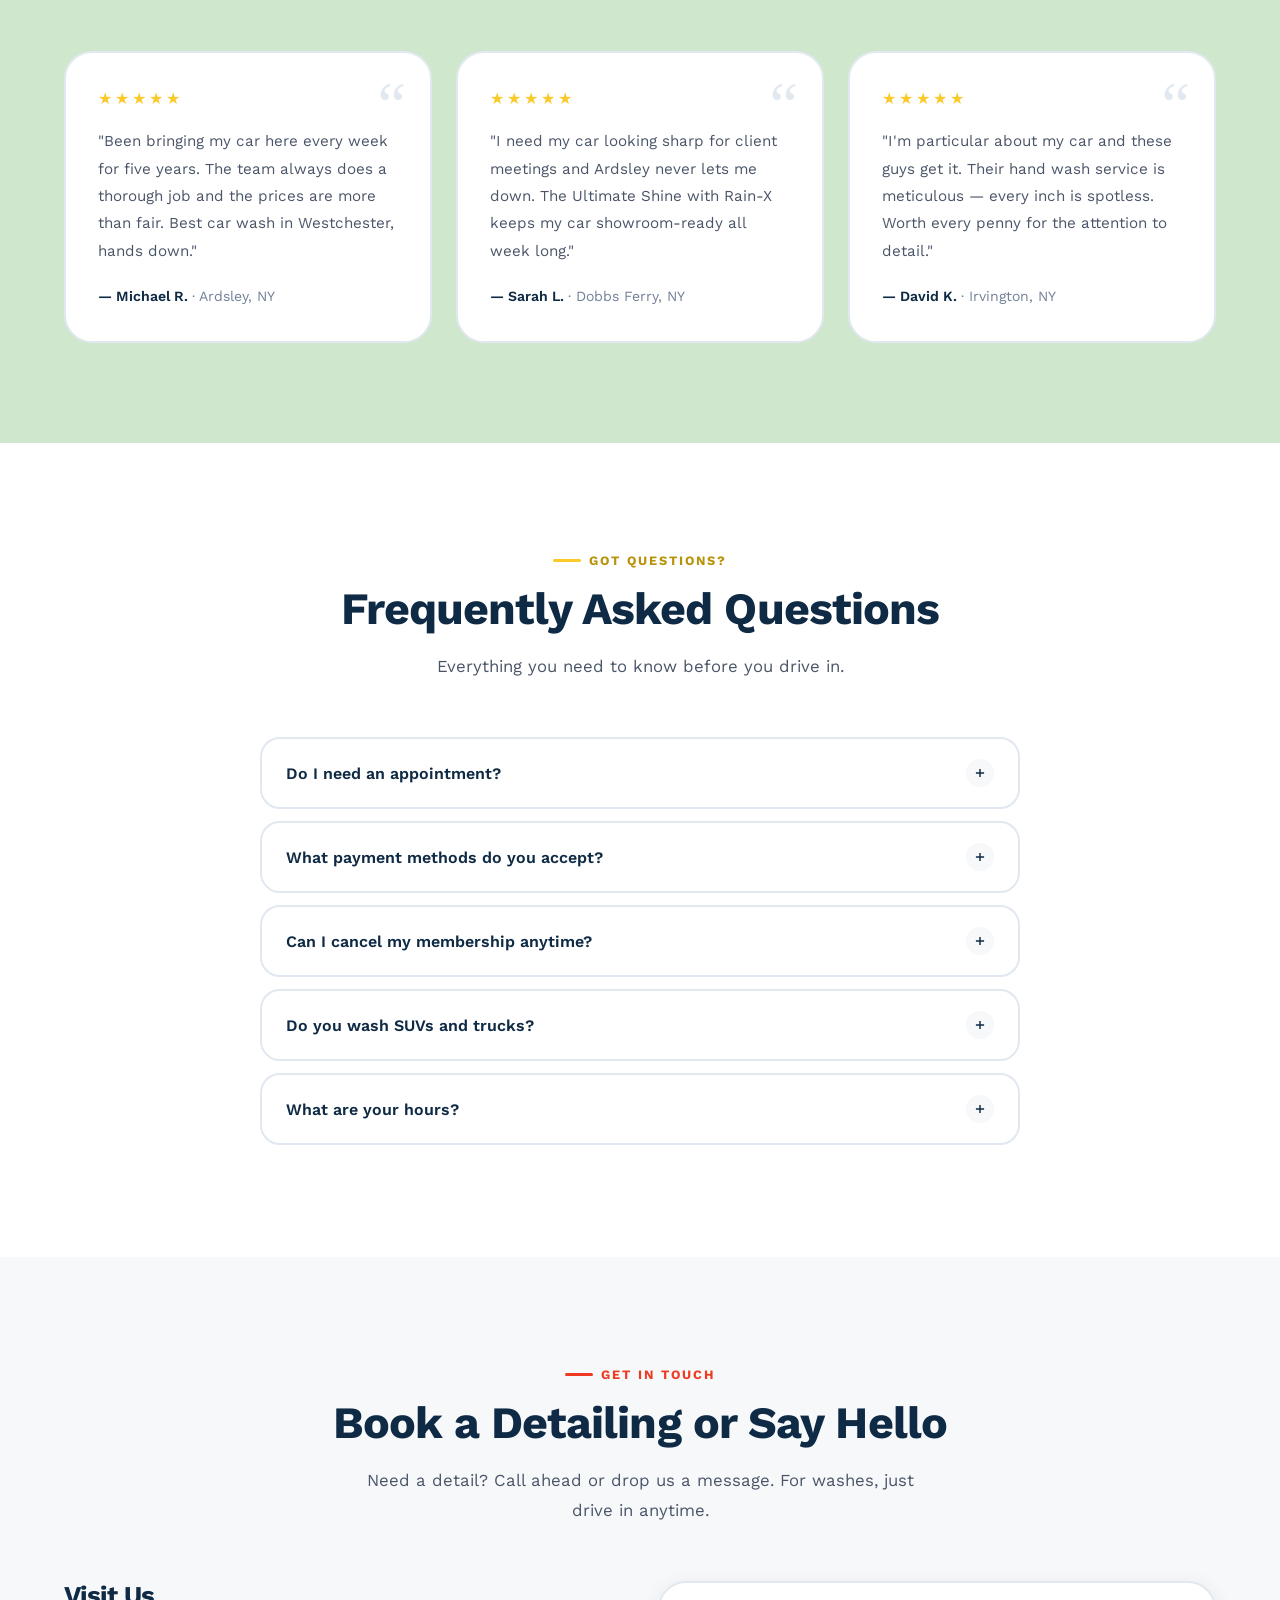
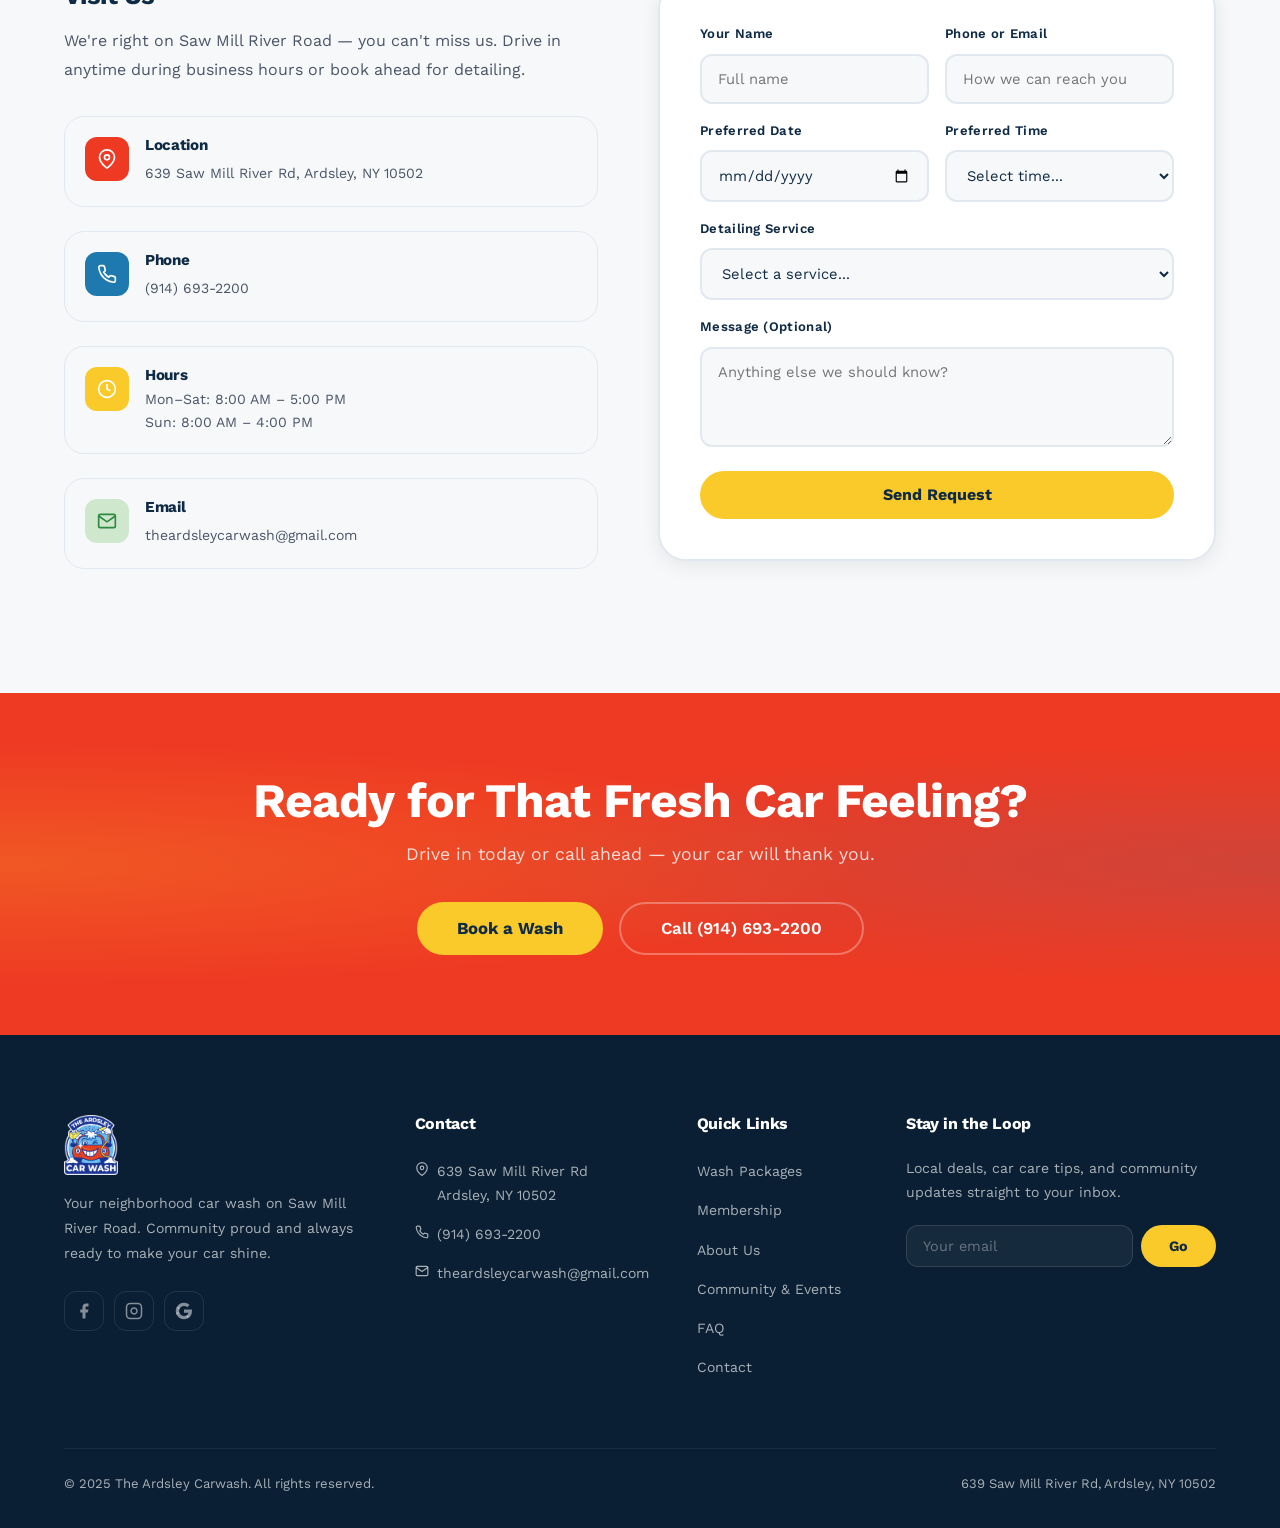
==== commit f59ae8ec: "Accent to Exterio wash section" ====
--- a/index.html
+++ b/index.html
@@ -330,7 +330,7 @@
     <div class="exterior-options" data-animate>
       <div class="exterior-options-header">
         <p class="section-label blue">Just Need an Exterior Wash?</p>
-        <p class="exterior-options-note">No interior cleaning included &mdash; exterior wash &amp; finish only.</p>
+        <p class="exterior-options-note">No interior cleaning included &mdash; <span class="exterior-accent">exterior wash &amp; finish only.</span></p>
       </div>
       <div class="services-grid two-col">
         <div class="service-card pkg-card pkg-card--mint compact">
--- a/css/style.css
+++ b/css/style.css
@@ -834,8 +834,17 @@
   text-align: center;
   margin: 0;
   letter-spacing: 0.04em;
-  word-spacing: 0.1em;
-}
+  display: flex;
+  flex-wrap: wrap;
+  align-items: center;
+  justify-content: center;
+  gap: 6px 8px;
+}
+.trust-sep {
+  color: var(--slate);
+  opacity: 0.5;
+}
+
 
 .trust-item {
   display: flex;
@@ -1076,7 +1085,8 @@
 
 .exterior-options { margin-top: 48px; }
 .exterior-options-header { margin-bottom: 24px; }
-.exterior-options-note { color: var(--text-muted); font-size: 0.95rem; margin-top: 4px; }
+.exterior-options-note { color: var(--text-muted); font-size: 1.05rem; font-weight: 700; margin-top: 4px; }
+.exterior-options-note .exterior-accent { color: var(--white); font-weight: 800; }
 
 @media (max-width: 1024px) { .services-grid { grid-template-columns: 1fr 1fr; } }
 @media (max-width: 640px) {
@@ -1870,19 +1880,28 @@
 .mc-card--ultimate .mc-features li { color: #E3F2FD; }
 .mc-card--ultimate .mc-features li::before { color: #64B5F6; }
 
-/* Footer row: mascot left, price bubble right */
+/* Footer row: features left, price bubble right */
 .mc-card-footer {
   display: flex;
   align-items: flex-end;
   justify-content: space-between;
+  gap: 12px;
   margin-top: auto;
   padding-top: 10px;
   width: 100%;
 }
 
-.mc-mascot { flex-shrink: 0; overflow: visible; }
-.mc-mascot--vacuum { width: 130px; height: 115px; }
-.mc-mascot--tire   { width: 100px; height: 96px; }
+.mc-mascot {
+  width: 110px;
+  height: 110px;
+  flex-shrink: 0;
+  overflow: visible;
+}
+.mc-mascot img {
+  width: 100%;
+  height: 100%;
+  object-fit: contain;
+}
 
 /* Price bubble */
 .mc-price-bubble {
